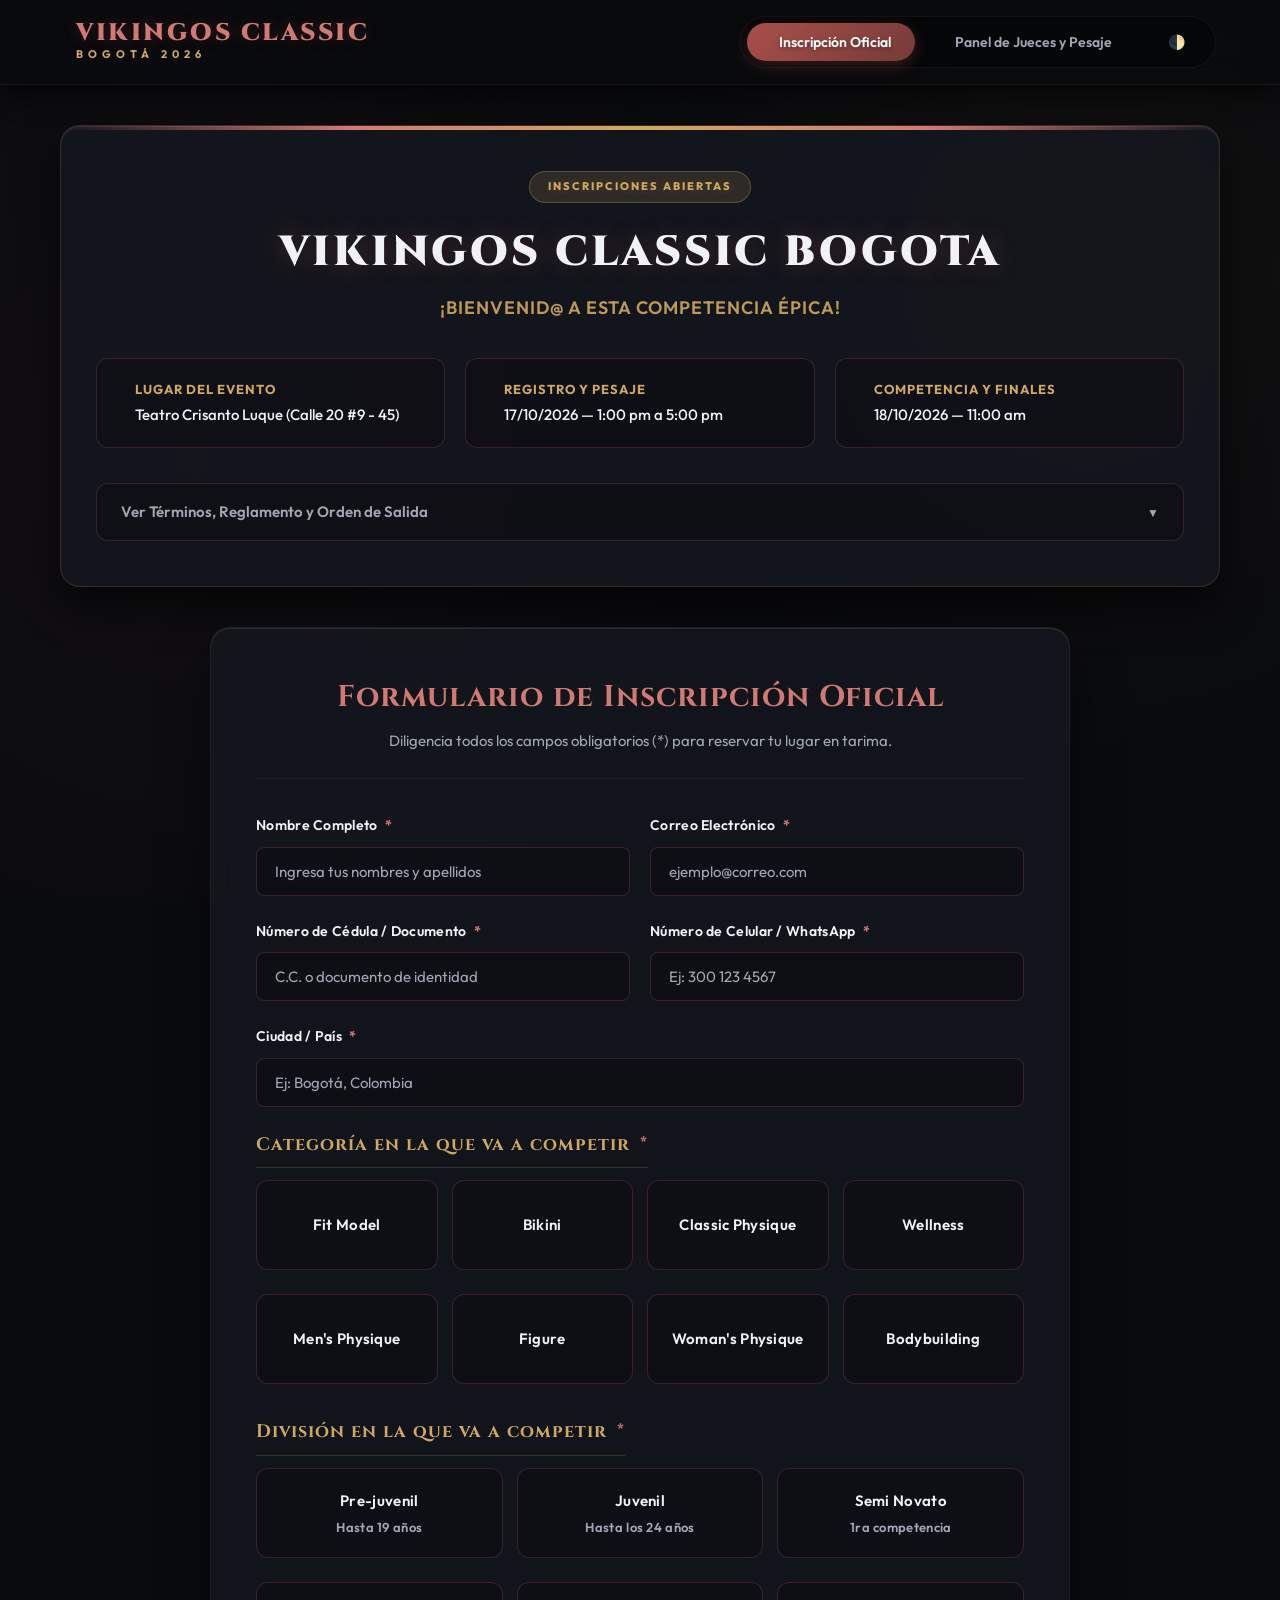
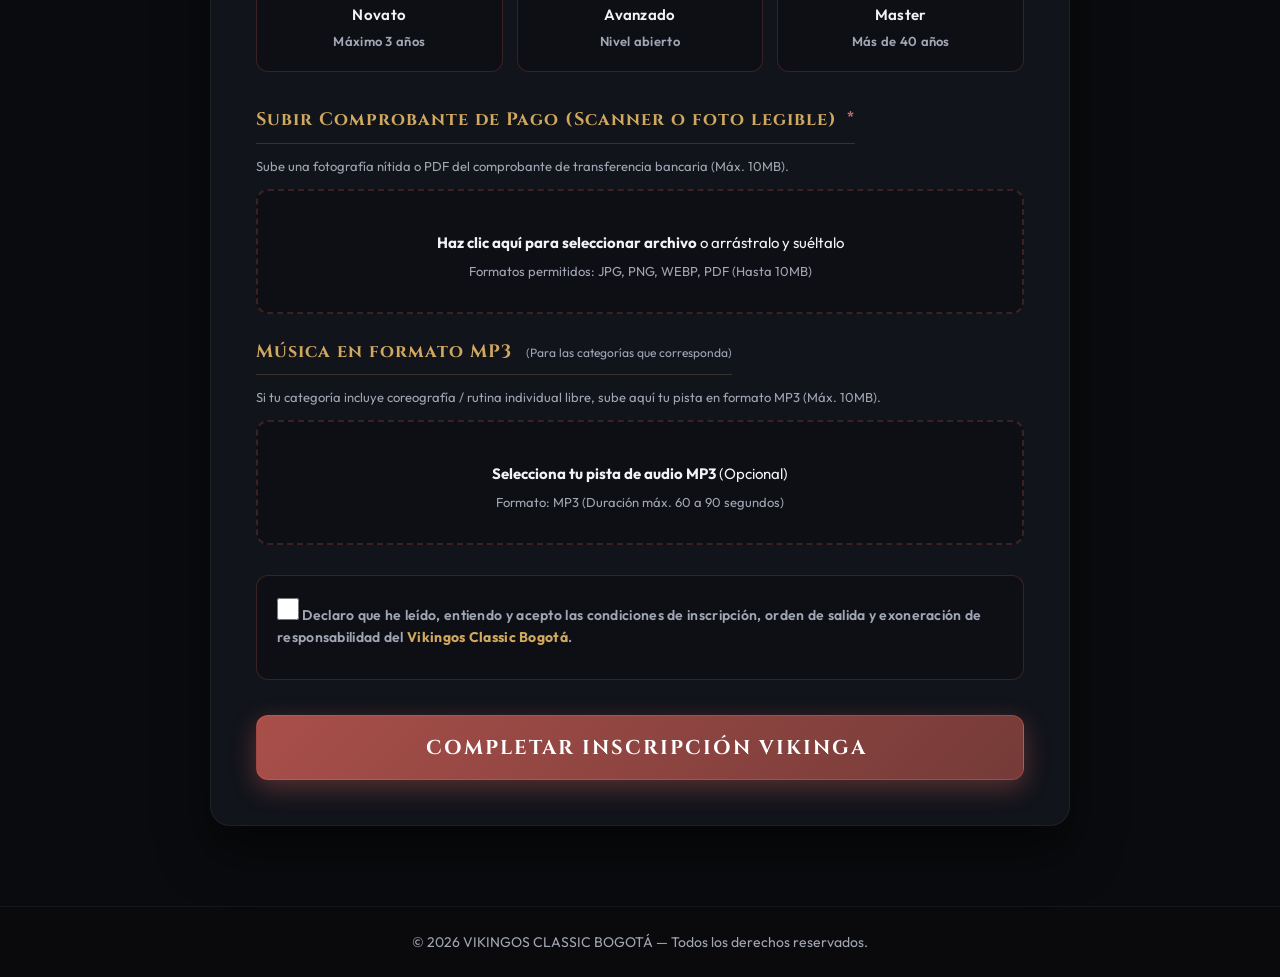
==== index.html @ 5ddb57a9 "actualizacion manual de uso,cambio orden categorias, impresion" ====
<!DOCTYPE html>
<html lang="es">
<head>
  <meta charset="UTF-8">
  <meta name="viewport" content="width=device-width, initial-scale=1.0">
  <title>Vikingos Classic Bogotá | Inscripciones y Clasificación</title>
  <link rel="icon" href="favicon.ico" sizes="any">
  <link rel="icon" href="favicon.svg" type="image/svg+xml">
  <link rel="icon" href="favicon-32.png" type="image/png" sizes="32x32">
  <link rel="apple-touch-icon" href="apple-touch-icon.png">
  <meta name="theme-color" content="#0a0b0e">
  <link rel="preconnect" href="https://fonts.googleapis.com">
  <link rel="preconnect" href="https://fonts.gstatic.com" crossorigin>
  <link href="https://fonts.googleapis.com/css2?family=Barlow+Condensed:wght@400;600;700;900&family=Barlow:wght@400;500;600&family=Cinzel:wght@600;700;900&family=Outfit:wght@300;400;500;600;700&display=swap" rel="stylesheet">
  <link rel="stylesheet" href="styles.css">
</head>
<body>

  <!-- Barra de Navegación Superior -->
  <header class="main-header">
    <div class="header-inner">
      <div class="brand">
        <span class="brand-axe"></span>
        <div class="brand-text">
          <span class="brand-title">VIKINGOS CLASSIC</span>
          <span class="brand-subtitle">BOGOTÁ 2026</span>
        </div>
      </div>
      <nav class="nav-tabs">
        <button type="button" class="nav-tab active" id="tabInscripcionBtn">
          <span></span> Inscripción Oficial
        </button>
        <button type="button" class="nav-tab" id="tabClasificacionBtn">
          <span></span> Panel de Jueces y Pesaje
        </button>
        <button type="button" class="nav-tab theme-toggle" id="themeToggleBtn" title="Cambiar modo oscuro/claro">
          <span class="theme-icon">🌓</span>
        </button>
      </nav>
    </div>
  </header>

  <main class="main-content">
    
    <!-- ========================================== -->
    <!-- SECCIÓN 1: FORMULARIO DE INSCRIPCIÓN       -->
    <!-- ========================================== -->
    <section id="seccionInscripcion" class="content-section active-section">
      
      <!-- Banner del Evento -->
      <div class="event-banner">
        <div class="banner-badge">INSCRIPCIONES ABIERTAS</div>
        <h1 class="banner-title">VIKINGOS CLASSIC BOGOTA</h1>
        <p class="banner-tagline">¡BIENVENID@ A ESTA COMPETENCIA ÉPICA!</p>
        
        <div class="event-info-grid">
          <div class="info-card">
            <span class="info-icon"></span>
            <div>
              <strong>Lugar del Evento</strong>
              <p>Teatro Crisanto Luque (Calle 20 #9 - 45)</p>
            </div>
          </div>
          <div class="info-card">
            <span class="info-icon"></span>
            <div>
              <strong>Registro y Pesaje</strong>
              <p>17/10/2026 — 1:00 pm a 5:00 pm</p>
            </div>
          </div>
          <div class="info-card">
            <span class="info-icon"></span>
            <div>
              <strong>Competencia y Finales</strong>
              <p>18/10/2026 — 11:00 am</p>
            </div>
          </div>
        </div>

        <!-- Acordeón de Términos y Condiciones -->
        <details class="terms-accordion">
          <summary class="terms-summary">
            <span> Ver Términos, Reglamento y Orden de Salida</span>
            <span class="accordion-arrow">▼</span>
          </summary>
          <div class="terms-content">
            <div class="terms-grid">
              <div>
                <h4> Inscripción y Pagos</h4>
                <ul>
                  <li>Valor de inscripción: <strong>$200.000 COP</strong> (por categoría).</li>
                  <li>El valor no es reembolsable ni transferible bajo ninguna circunstancia.</li>
                  <li>Adjunta el comprobante legible (captura o PDF) en este formulario.</li>
                </ul>
              </div>
              <div>
                <h4> Orden de Salida Oficial</h4>
                <ol>
                  <li><strong>Presentación individual</strong> (poses libres).</li>
                  <li><strong>Cuartos de giro y poses reglamentarias</strong> (comparaciones por los jueces).</li>
                  <li><strong>Coreografía</strong> (categorías con música).</li>
                  <li><strong>Premiación</strong> inmediata por categoría.</li>
                </ol>
              </div>
              <div>
                <h4> Reglamento y Normas</h4>
                <ul>
                  <li>Todos los atletas deben presentarse al pesaje con documento de identidad original.</li>
                  <li>Tinte reglamentario obligatorio en zonas designadas del teatro.</li>
                  <li>El atleta declara encontrarse en óptimas condiciones físicas y de salud para participar.</li>
                </ul>
              </div>
            </div>
          </div>
        </details>
      </div>

      <!-- Formulario Oficial de Registro de Atleta -->
      <div class="form-container">
        <div class="form-header">
          <h2>Formulario de Inscripción Oficial</h2>
          <p>Diligencia todos los campos obligatorios (*) para reservar tu lugar en tarima.</p>
        </div>

        <form id="formInscripcionOficial" novalidate>
          
          <div class="form-group-row">
            <div class="form-group">
              <label for="regNombre">Nombre Completo <span class="required">*</span></label>
              <input type="text" id="regNombre" autocomplete="name" placeholder="Ingresa tus nombres y apellidos" required>
            </div>
            
            <div class="form-group">
              <label for="regCorreo">Correo Electrónico <span class="required">*</span></label>
              <input type="email" id="regCorreo" autocomplete="email" inputmode="email" placeholder="ejemplo@correo.com" required>
            </div>
          </div>

          <div class="form-group-row">
            <div class="form-group">
              <label for="regCedula">Número de Cédula / Documento <span class="required">*</span></label>
              <input type="text" id="regCedula" inputmode="numeric" autocomplete="off" placeholder="C.C. o documento de identidad" required>
            </div>

            <div class="form-group">
              <label for="regCelular">Número de Celular / WhatsApp <span class="required">*</span></label>
              <input type="tel" id="regCelular" autocomplete="tel" inputmode="tel" placeholder="Ej: 300 123 4567" required>
            </div>
          </div>

          <div class="form-group">
            <label for="regCiudad">Ciudad / País <span class="required">*</span></label>
            <input type="text" id="regCiudad" autocomplete="address-level2" placeholder="Ej: Bogotá, Colombia" required>
          </div>

          <!-- Selección de Categoría (Radio Cards) -->
          <div class="form-group">
            <label class="section-label">Categoría en la que va a competir <span class="required">*</span></label>
            <div class="options-grid" id="categoriaOptionsContainer">
              
              <label class="option-card">
                <input type="radio" name="regCategoria" value="fit_model" required>
                <div class="card-content">
                  <span class="card-icon"></span>
                  <span class="card-title">Fit Model</span>
                </div>
              </label>

              <label class="option-card">
                <input type="radio" name="regCategoria" value="bikini">
                <div class="card-content">
                  <span class="card-icon"></span>
                  <span class="card-title">Bikini</span>
                </div>
              </label>

              <label class="option-card">
                <input type="radio" name="regCategoria" value="classic_physique">
                <div class="card-content">
                  <span class="card-icon"></span>
                  <span class="card-title">Classic Physique</span>
                </div>
              </label>

              <label class="option-card">
                <input type="radio" name="regCategoria" value="wellness">
                <div class="card-content">
                  <span class="card-icon"></span>
                  <span class="card-title">Wellness</span>
                </div>
              </label>

              <label class="option-card">
                <input type="radio" name="regCategoria" value="mens_physique">
                <div class="card-content">
                  <span class="card-icon"></span>
                  <span class="card-title">Men's Physique</span>
                </div>
              </label>

              <label class="option-card">
                <input type="radio" name="regCategoria" value="figure">
                <div class="card-content">
                  <span class="card-icon"></span>
                  <span class="card-title">Figure</span>
                </div>
              </label>

              <label class="option-card">
                <input type="radio" name="regCategoria" value="womans_physique">
                <div class="card-content">
                  <span class="card-icon"></span>
                  <span class="card-title">Woman's Physique</span>
                </div>
              </label>

              <label class="option-card">
                <input type="radio" name="regCategoria" value="bodybuilding">
                <div class="card-content">
                  <span class="card-icon"></span>
                  <span class="card-title">Bodybuilding</span>
                </div>
              </label>

            </div>
          </div>

          <!-- Selección de División (Radio Cards) -->
          <div class="form-group">
            <label class="section-label">División en la que va a competir <span class="required">*</span></label>
            <div class="options-grid divisions-grid" id="divisionOptionsContainer">
              
              <label class="option-card">
                <input type="radio" name="regDivision" value="Prejuvenil" required>
                <div class="card-content">
                  <span class="card-title">Pre-juvenil</span>
                  <span class="card-desc">Hasta 19 años</span>
                </div>
              </label>

              <label class="option-card">
                <input type="radio" name="regDivision" value="Juvenil">
                <div class="card-content">
                  <span class="card-title">Juvenil</span>
                  <span class="card-desc">Hasta los 24 años</span>
                </div>
              </label>

              <label class="option-card">
                <input type="radio" name="regDivision" value="Semi-novatos">
                <div class="card-content">
                  <span class="card-title">Semi Novato</span>
                  <span class="card-desc">1ra competencia</span>
                </div>
              </label>

              <label class="option-card">
                <input type="radio" name="regDivision" value="Novato">
                <div class="card-content">
                  <span class="card-title">Novato</span>
                  <span class="card-desc">Máximo 3 años</span>
                </div>
              </label>

              <label class="option-card">
                <input type="radio" name="regDivision" value="Avanzado">
                <div class="card-content">
                  <span class="card-title">Avanzado</span>
                  <span class="card-desc">Nivel abierto</span>
                </div>
              </label>

              <label class="option-card">
                <input type="radio" name="regDivision" value="Master">
                <div class="card-content">
                  <span class="card-title">Master</span>
                  <span class="card-desc">Más de 40 años</span>
                </div>
              </label>

            </div>
          </div>

          <!-- Subida de Comprobante de Pago -->
          <div class="form-group">
            <label class="section-label">Subir Comprobante de Pago (Scanner o foto legible) <span class="required">*</span></label>
            <p class="field-hint">Sube una fotografía nítida o PDF del comprobante de transferencia bancaria (Máx. 10MB).</p>
            
            <div class="file-upload-box" id="comprobanteDropzone" role="group" tabindex="0" aria-label="Seleccionar comprobante de pago" aria-controls="regComprobante">
              <input type="file" id="regComprobante" accept="image/jpeg,image/png,image/webp,.pdf" style="display: none;" required>
              <div class="upload-icon"></div>
              <p class="upload-text"><span class="solo-pc"><strong>Haz clic aquí para seleccionar archivo</strong> o arrástralo y suéltalo</span><span class="solo-movil"><strong>Toca aquí para subir la foto o el PDF</strong> del comprobante</span></p>
              <span class="upload-subtext">Formatos permitidos: JPG, PNG, WEBP, PDF (Hasta 10MB)</span>
              
              <div id="comprobantePreviewContainer" class="preview-box" style="display: none;">
                <img id="comprobanteImgPreview" src="" alt="Vista previa del comprobante" style="display: none;">
                <div class="preview-details">
                  <span id="comprobanteFileName" class="file-name"></span>
                  <button type="button" id="removerComprobanteBtn" class="btn-remove-file">Quitar archivo</button>
                </div>
              </div>
            </div>
          </div>

          <!-- Subida de Música MP3 -->
          <div class="form-group">
            <label class="section-label">Música en formato MP3 <span class="optional">(Para las categorías que corresponda)</span></label>
            <p class="field-hint">Si tu categoría incluye coreografía / rutina individual libre, sube aquí tu pista en formato MP3 (Máx. 10MB).</p>
            
            <div class="file-upload-box audio-upload-box" id="musicaDropzone" role="group" tabindex="0" aria-label="Seleccionar pista MP3" aria-controls="regMusica">
              <input type="file" id="regMusica" accept="audio/mp3,audio/mpeg" style="display: none;">
              <div class="upload-icon"></div>
              <p class="upload-text"><strong>Selecciona tu pista de audio MP3</strong> (Opcional)</p>
              <span class="upload-subtext">Formato: MP3 (Duración máx. 60 a 90 segundos)</span>

              <div id="musicaPreviewContainer" class="audio-preview-box" style="display: none;">
                <span id="musicaFileName" class="file-name"></span>
                <audio id="musicaAudioPreview" controls style="width: 100%; margin-top: 10px;"></audio>
                <button type="button" id="removerMusicaBtn" class="btn-remove-file" style="margin-top: 8px;">Quitar audio</button>
              </div>
            </div>
          </div>

          <!-- Aceptación de Términos -->
          <div class="form-group terms-checkbox-group">
            <label class="checkbox-container">
              <input type="checkbox" id="regTerminos" required>
              <span class="checkmark"></span>
              <span class="checkbox-label">
                Declaro que he leído, entiendo y acepto las condiciones de inscripción, orden de salida y exoneración de responsabilidad del <strong>Vikingos Classic Bogotá</strong>.
              </span>
            </label>
          </div>

          <!-- Botón de Envío -->
          <div class="submit-container">
            <button type="submit" id="btnSubmitInscripcion" class="btn-epic-submit">
              <span></span> Completar Inscripción Vikinga
            </button>
          </div>

        </form>
      </div>

      <!-- Modal de Confirmación / Ticket de Atleta -->
      <div id="registroModal" class="modal-overlay" style="display: none;">
        <div class="modal-card">
          <div class="modal-header">
            <span class="modal-axe"></span>
            <h3>¡INSCRIPCIÓN EXITOSA!</h3>
            <p>Bienvenido a las filas de Vikingos Classic Bogotá</p>
          </div>
          
          <div class="ticket-card" id="atletaTicket">
            <div class="ticket-header">
              <span class="ticket-badge">PASE OFICIAL DE ATLETA</span>
              <span class="ticket-code" id="ticketRadicado">VK-2026-0000</span>
            </div>
            
            <div class="ticket-body">
              <div class="ticket-row">
                <span class="t-label">Atleta:</span>
                <span class="t-val" id="ticketNombre">-</span>
              </div>
              <div class="ticket-row">
                <span class="t-label">Cédula:</span>
                <span class="t-val" id="ticketCedula">-</span>
              </div>
              <div class="ticket-row">
                <span class="t-label">Categoría:</span>
                <span class="t-val highlight-val" id="ticketCategoria">-</span>
              </div>
              <div class="ticket-row">
                <span class="t-label">División:</span>
                <span class="t-val" id="ticketDivision">-</span>
              </div>
              <div class="ticket-row">
                <span class="t-label">Ciudad / País:</span>
                <span class="t-val" id="ticketCiudad">-</span>
              </div>
              <div class="ticket-row">
                <span class="t-label">Comprobante de Pago:</span>
                <span class="t-val badge-success">Adjuntado</span>
              </div>
            </div>

            <div class="ticket-footer">
              <p> <strong>Lugar:</strong> Teatro Crisanto Luque (Calle 20 #9 - 45)</p>
              <p> <strong>Pesaje obligatorio:</strong> 17 de Octubre de 2026 (1:00 pm a 5:00 pm)</p>
            </div>
          </div>

          <div class="modal-actions">
            <button type="button" class="btn-print" id="btnImprimirTicket"> Imprimir / Guardar Pase</button>
            <button type="button" class="btn-close-modal" id="btnCerrarModal">Aceptar y Continuar</button>
          </div>
        </div>
      </div>

    </section>


    <!-- ========================================== -->
    <!-- SECCIÓN 2: PANEL DE JUECES Y PESAJE        -->
    <!-- ========================================== -->
    <section id="seccionClasificacion" class="content-section panel-vk" style="display: none;">

      <!-- Barra superior del panel -->
      <div class="pv-header">
        <img src="logo-vikingos.jpg" alt="Vikingos Classic" class="pv-logo">
        <h1>Clasifi<span>cación</span></h1>
        <div class="pv-stats">
          <div class="pv-stat">Competidores <strong id="statTotalAtletas">0</strong></div>
          <div class="pv-stat">En sitio <strong id="statEnSitio">0</strong></div>
          <div class="pv-stat">Recaudado <strong id="statRecaudado" class="pv-verde">$0</strong></div>
          <button type="button" class="pv-stat pv-stat-nube" id="estadoNube" title="Actualizar desde la nube">
            <span class="nube-dot"></span> <span id="estadoNubeTexto">Conectando...</span> <span class="nube-recargar">↻</span>
          </button>
          <button type="button" class="pv-stat pv-stat-online" id="statCardOnlinePendientes" title="Ver inscritos online con datos pendientes">
            <span class="live-dot"></span> Online por completar <strong id="statOnlinePendientes">0</strong>
          </button>
          <button type="button" class="pv-stat" id="btnGuiaUso" title="Ver manual de uso" style="cursor: pointer; border-color: var(--amarillo); color: var(--amarillo);">
            📖 Manual de Uso
          </button>
          <button type="button" class="pv-stat pv-stat-salir" id="btnCerrarSesion" title="Cerrar sesión">
            <span id="juezEmail"></span> Salir
          </button>
        </div>
      </div>

      <div class="pv-layout">
        <!-- SIDEBAR: FORMULARIO DE PESAJE -->
        <aside class="pv-sidebar" id="pvSidebar">
          <div class="pv-sheet-bar">
            <span>Registro y pesaje</span>
            <button type="button" class="pv-sheet-cerrar" id="btnCerrarFormMovil" aria-label="Cerrar formulario">✕</button>
          </div>
          <form id="competidorForm" novalidate>
            <div class="pv-section-title" id="formTitleText">Datos del competidor</div>

            <div class="pv-edit-indicator" id="editIndicator">
              <span id="editIndicatorText">Editando competidor</span>
            </div>

            <label for="numero">Número</label>
            <input type="number" id="numero" min="1" inputmode="numeric" placeholder="Ej: 101">

            <label for="nombre">Nombre completo</label>
            <input type="text" id="nombre" placeholder="Nombre del atleta">

            <label for="cedula">Cédula</label>
            <input type="text" id="cedula" placeholder="Documento de identidad">

            <label for="ciudad">Ciudad</label>
            <input type="text" id="ciudad" placeholder="Ciudad de procedencia">

            <div class="pv-section-title">Categoría y clasificación</div>

            <label for="categoria">Categoría</label>
            <select id="categoria">
              <option value="">Seleccione...</option>
              <option value="fit_model">Fit Model</option>
              <option value="bikini">Bikini</option>
              <option value="classic_physique">Classic Physique</option>
              <option value="wellness">Wellness</option>
              <option value="mens_physique">Men's Physique</option>
              <option value="figure">Figure</option>
              <option value="womans_physique">Woman's Physique</option>
              <option value="bodybuilding">Bodybuilding</option>
              <option value="wheelchair">Wheelchair</option>
            </select>

            <div class="pv-conditional" id="pesoContainer">
              <label for="peso">Peso (kg)</label>
              <input type="number" id="peso" min="1" step="0.1" inputmode="decimal" placeholder="Ej: 85.5">
            </div>

            <div class="pv-conditional" id="estaturaContainer">
              <label for="estatura">Estatura (m)</label>
              <input type="number" id="estatura" min="1" step="0.01" inputmode="decimal" placeholder="Ej: 1.75">
            </div>

            <label for="division">División</label>
            <select id="division">
              <option value="Prejuvenil">Prejuvenil</option>
              <option value="Juvenil">Juvenil</option>
              <option value="Semi-novatos">Semi-novatos</option>
              <option value="Novato" selected>Novato</option>
              <option value="Avanzado">Avanzado</option>
              <option value="Master">Master</option>
            </select>

            <div class="pv-conditional" id="subdivisionContainer">
              <label for="subdivision">Subdivisión</label>
              <input type="text" id="subdivision" readonly placeholder="Se calcula automáticamente">
            </div>

            <div class="pv-section-title">Pago y asistencia</div>
            <div class="pv-row2">
              <div>
                <label for="estadoPago">Pago</label>
                <select id="estadoPago">
                  <option value="Pagado Online">Pagado Online</option>
                  <option value="Pagado Efectivo">Pagado Efectivo</option>
                  <option value="Pendiente" selected>Pendiente</option>
                </select>
              </div>
              <div>
                <label for="estadoAsistencia">Asistencia</label>
                <select id="estadoAsistencia">
                  <option value="Pendiente" selected>No ha llegado</option>
                  <option value="En fila">En fila</option>
                  <option value="Pesado">Pesado</option>
                </select>
              </div>
            </div>

            <button type="submit" class="btn btn-primary" id="btnGuardarCompetidor">
              <svg width="16" height="16" fill="none" viewBox="0 0 24 24" stroke="currentColor"><path stroke-linecap="round" stroke-linejoin="round" stroke-width="2" d="M12 4v16m8-8H4"/></svg>
              <span id="btnGuardarTexto">Guardar Competidor</span>
            </button>
            <button type="button" class="btn btn-ghost pv-full" id="btnCancelarEdicion" style="display:none;">Cancelar edición</button>

            <div class="pv-section-title" id="pvAcciones" style="margin-top:24px;">Acciones</div>
            <div class="btn-grid">
              <button type="button" class="btn btn-orange btn-sm" id="exportarJsonBtn">↓ JSON</button>
              <button type="button" class="btn btn-green btn-sm" id="exportarExcelBtn">↓ Excel</button>
              <button type="button" class="btn btn-blue btn-sm" id="importarBtn">↑ Importar</button>
              <button type="button" class="btn btn-purple btn-sm" id="clasificarBtn">Calcular este</button>
              <button type="button" class="btn btn-purple btn-sm btn-span2" id="clasificarTodosBtn">Clasificar todos</button>
              <button type="button" class="btn btn-red-outline btn-sm btn-span2" id="borrarTodosBtn">✕ Borrar todos</button>
            </div>
            <input type="file" id="importarInput" accept=".json,.xlsx" style="display:none">
          </form>
        </aside>

        <!-- MAIN -->
        <div class="pv-main">
          <div class="pv-tabs" role="tablist" aria-label="Secciones del panel de jueces">
            <button type="button" class="pv-tab active" role="tab" aria-selected="true" tabindex="0" aria-controls="pvtab-competidores" data-tab="competidores" id="listaCompetidoresTitulo">Lista de Competidores</button>
            <button type="button" class="pv-tab" role="tab" aria-selected="false" tabindex="-1" aria-controls="pvtab-clasificacion" data-tab="clasificacion" id="clasificacionTabTitulo">Clasificación Final</button>
          </div>

          <!-- TAB COMPETIDORES -->
          <div class="pv-tab-content active" id="pvtab-competidores" role="tabpanel" aria-labelledby="listaCompetidoresTitulo" tabindex="0">
            <div class="pv-mobile-toolbar">
              <button type="button" class="btn btn-primary" id="btnNuevoMovil">+ Nuevo competidor</button>
              <button type="button" class="btn btn-ghost" id="btnAccionesMovil">⚙ Acciones</button>
            </div>
            <div class="chips-filtro" aria-label="Filtrar por origen y estado de datos">
              <button type="button" class="chip-filtro active" data-filtro="todos">Todos <span class="chip-count">0</span></button>
              <button type="button" class="chip-filtro chip-destacado" data-filtro="online_pendientes">Online por completar <span class="chip-count">0</span></button>
              <button type="button" class="chip-filtro" data-filtro="online">Inscritos online <span class="chip-count">0</span></button>
              <button type="button" class="chip-filtro" data-filtro="sitio">En sitio <span class="chip-count">0</span></button>
              <button type="button" class="chip-filtro" data-filtro="completos">Completos <span class="chip-count">0</span></button>
              <button type="button" class="chip-filtro" data-filtro="incompletos">Incompletos <span class="chip-count">0</span></button>
            </div>

            <div class="pv-table-controls">
              <div class="pv-search-wrap">
                <svg width="16" height="16" fill="none" viewBox="0 0 24 24" stroke="currentColor"><circle cx="11" cy="11" r="8"/><path stroke-linecap="round" stroke-width="2" d="M21 21l-4.35-4.35"/></svg>
                <input type="text" id="buscador" placeholder="Buscar por nombre, número, ciudad, radicado...">
              </div>
              <select id="filtroCategoria">
                <option value="">Todas las categorías</option>
                <option value="fit_model">Fit Model</option>
                <option value="bikini">Bikini</option>
                <option value="classic_physique">Classic Physique</option>
                <option value="wellness">Wellness</option>
                <option value="mens_physique">Men's Physique</option>
                <option value="figure">Figure</option>
                <option value="womans_physique">Woman's Physique</option>
                <option value="bodybuilding">Bodybuilding</option>
                <option value="wheelchair">Wheelchair</option>
              </select>
            </div>

            <div class="pv-table-wrap">
              <table id="competidorTable">
                <thead>
                  <tr>
                    <th>#</th>
                    <th>Nombre</th>
                    <th>Origen</th>
                    <th>Datos</th>
                    <th>Cédula</th>
                    <th>Ciudad</th>
                    <th>Categoría</th>
                    <th>Peso</th>
                    <th>Estatura</th>
                    <th>División</th>
                    <th>Subdivisión</th>
                    <th>Pago</th>
                    <th>Asistencia</th>
                    <th>Comprobante</th>
                    <th>Música</th>
                    <th>Acciones</th>
                  </tr>
                </thead>
                <tbody></tbody>
              </table>
            </div>
            <div class="pv-empty" id="sinResultados" style="display:none;">
              <svg width="48" height="48" fill="none" viewBox="0 0 24 24" stroke="currentColor"><path stroke-linecap="round" stroke-width="1.5" d="M17 21v-2a4 4 0 00-4-4H5a4 4 0 00-4 4v2"/><circle cx="9" cy="7" r="4"/><path stroke-linecap="round" stroke-width="1.5" d="M23 21v-2a4 4 0 00-3-3.87M16 3.13a4 4 0 010 7.75"/></svg>
              <p>No hay competidores que coincidan con este filtro</p>
            </div>
          </div>

          <!-- TAB CLASIFICACIÓN -->
          <div class="pv-tab-content" id="pvtab-clasificacion" role="tabpanel" aria-labelledby="clasificacionTabTitulo" tabindex="0">
            <div class="pv-clasif-header">
              <h2>Clasificación Final</h2>
              <div class="pv-clasif-botones">
                <button type="button" class="btn btn-blue" id="generarClasificacionBtn">Generar Clasificación</button>
                <button type="button" class="btn btn-green" id="exportarClasificacionBtn" style="font-size: 15px; padding: 10px 20px;">⬇ Descargar Clasificación Final</button>
              </div>
            </div>

            <div id="clasificacionFinalContainer">
              <div id="avisoPendientesClasif" class="aviso-pendientes" style="display:none;"></div>
              <div id="tablasClasificacion">
                <div class="pv-empty">
                  <svg width="48" height="48" fill="none" viewBox="0 0 24 24" stroke="currentColor"><path stroke-linecap="round" stroke-width="1.5" d="M9 5H7a2 2 0 00-2 2v12a2 2 0 002 2h10a2 2 0 002-2V7a2 2 0 00-2-2h-2M9 5a2 2 0 002 2h2a2 2 0 002-2M9 5a2 2 0 012-2h2a2 2 0 012 2"/></svg>
                  <p>Presiona "Generar Clasificación" para comenzar</p>
                </div>
              </div>

              <div class="fusion-mode-bar" id="fusionBar">
                <p id="fusionMsg">Haz clic en las tablas que quieres fusionar con la seleccionada</p>
                <button type="button" class="btn btn-green btn-sm" id="fusionConfirmarBtn" onclick="confirmarFusion()">✓ Fusionar seleccionadas</button>
                <button type="button" class="btn btn-ghost btn-sm" onclick="cancelarFusion()">✕ Cancelar</button>
              </div>
            </div>
          </div>
        </div>
      </div>
    </section>

  </main>

  <!-- Modal para ver Comprobante de Pago desde el panel de jueces -->
  <div id="verComprobanteModal" class="modal-overlay" style="display: none;">
    <div class="modal-card" style="max-width: 600px;">
      <div class="modal-header">
        <h3>Comprobante de Pago</h3>
        <p id="comprobanteModalSubtitle">Detalle del comprobante adjunto</p>
      </div>
      <div id="comprobanteModalBody" style="padding: 20px; text-align: center;">
        <!-- Se insertará la imagen o enlace al PDF -->
      </div>
      <div class="modal-actions">
        <button type="button" class="btn-close-modal" id="btnCerrarVerComprobante">Cerrar</button>
      </div>
    </div>
  </div>

  <div class="toast" id="toast"></div>

  <footer class="main-footer">
    <p>© 2026 VIKINGOS CLASSIC BOGOTÁ — Todos los derechos reservados.</p>
  </footer>

  <!-- Modal de Login para Admin -->
  <div id="adminLoginModal" class="modal-overlay" style="display: none;">
    <div class="modal-card" style="max-width: 400px; text-align: center;">
      <div class="modal-header">
        <h3>Acceso Restringido</h3>
        <p>Ingrese con su cuenta de juez</p>
      </div>
      <div style="padding: 20px;">
        <input type="email" id="adminEmail" placeholder="Correo" autocomplete="username" inputmode="email" style="width: 100%; margin-bottom: 10px;">
        <input type="password" id="adminPassword" placeholder="Contraseña" autocomplete="current-password" style="width: 100%; margin-bottom: 15px;">
        <p id="adminLoginError" style="color: #ff3333; font-size: 13px; display: none; margin-bottom: 10px;">Correo o contraseña incorrectos.</p>
        <div style="display: flex; gap: 10px; justify-content: center;">
          <button type="button" class="btn-close-modal" id="btnCancelarAdminLogin" style="background-color: #555;">Cancelar</button>
          <button type="button" class="btn-epic-submit" id="btnIngresarAdmin" style="padding: 10px 20px; font-size: 16px;">Ingresar</button>
        </div>
      </div>
    </div>
  </div>

  <!-- Modal Manual de Uso -->
  <div id="guiaModal" class="modal-overlay" style="display: none;">
    <div class="modal-card" style="max-width: 600px;">
      <div class="modal-header">
        <h3>Manual de Uso del Panel</h3>
        <p>Guía rápida para jueces y pesaje</p>
      </div>
      <div class="guia-content" style="padding: 20px 30px; text-align: left; max-height: 60vh; overflow-y: auto;">
        <h4 style="color: var(--gold-accent); margin-top: 10px;">1. Registro y Pesaje</h4>
        <p style="color: var(--text-main); font-size: 14px; margin-bottom: 15px;">En la barra lateral izquierda, puedes registrar un nuevo atleta o editar uno existente seleccionándolo en la tabla. Asegúrate de actualizar el "Pago" y "Asistencia". El campo "Subdivisión" se calcula automáticamente.</p>
        
        <h4 style="color: var(--gold-accent);">2. Lista de Competidores</h4>
        <p style="color: var(--text-main); font-size: 14px; margin-bottom: 15px;">Usa los filtros superiores (Todos, En Sitio, Online) para ver quién falta por pesarse. Puedes buscar por nombre o número y filtrar por categoría.</p>
        
        <h4 style="color: var(--gold-accent);">3. Generar Clasificación</h4>
        <p style="color: var(--text-main); font-size: 14px; margin-bottom: 15px;">Ve a la pestaña "Clasificación Final" y presiona "Generar Clasificación". El sistema agrupará a los atletas según su categoría, división y subdivisión de manera automática.</p>
        
        <h4 style="color: var(--gold-accent);">4. Fusionar Categorías (Restricciones)</h4>
        <p style="color: var(--text-main); font-size: 14px; margin-bottom: 15px;">Si una categoría tiene pocos competidores, puedes fusionarla seleccionando el botón "Fusionar" y luego haciendo clic en la categoría destino. <strong style="color: #ff3333;">Restricción:</strong> ¡Revisa bien antes de fusionar, ya que mezclarás a esos atletas para siempre en la clasificación!</p>
        
        <h4 style="color: var(--gold-accent);">5. Descargar Clasificación Final</h4>
        <p style="color: var(--text-main); font-size: 14px; margin-bottom: 15px;">Una vez que hayas asignado los puestos a los ganadores (en las casillas de texto amarillas), puedes presionar el botón verde "Descargar Clasificación Final" para bajar el Excel de resultados finales.</p>
      </div>
      <div class="modal-actions" style="margin-top: 20px;">
        <button type="button" class="btn-close-modal" id="btnCerrarGuia">Entendido</button>
      </div>
    </div>
  </div>

  <script src="https://cdn.jsdelivr.net/npm/xlsx@0.18.5/dist/xlsx.full.min.js"></script>
  
  <!-- Supabase SDK -->
  <script src="https://cdn.jsdelivr.net/npm/@supabase/supabase-js@2"></script>
  
  <script src="script.js"></script>
</body>
</html>
---- styles.css ----
@import url('https://fonts.googleapis.com/css2?family=Cinzel:wght@600;700;900&family=Outfit:wght@300;400;500;600;700&display=swap');

/* ==========================================================================
   VIKINGOS CLASSIC BOGOTÁ - ESTILOS PREMIUM
   ========================================================================== */

:root {
  --bg-primary: #0a0b0e;
  --bg-secondary: #12141a;
  --bg-card: rgba(24, 27, 36, 0.65);
  --bg-input: rgba(14, 16, 21, 0.8);
  --border-color: rgba(190, 91, 84, 0.25);
  --border-glow: rgba(205, 111, 103, 0.38);
  --primary-red: #a94f4a;
  --primary-light: #d17a73;
  --primary-glow: rgba(190, 91, 84, 0.28);
  --gold-accent: #d0a85f;
  --gold-glow: rgba(208, 168, 95, 0.24);
  --text-main: #f0f2f5;
  --text-muted: #a1a6b4;
  --radius-sm: 8px;
  --radius-md: 12px;
  --radius-lg: 20px;
  --transition: all 0.3s cubic-bezier(0.25, 0.8, 0.25, 1);
}

[data-theme="light"] {
  --bg-primary: #f0f2f5;
  --bg-secondary: #ffffff;
  --bg-card: rgba(255, 255, 255, 0.85);
  --bg-input: rgba(240, 242, 245, 0.8);
  --border-color: rgba(190, 91, 84, 0.4);
  --border-glow: rgba(205, 111, 103, 0.2);
  --primary-red: #a94f4a;
  --primary-light: #c25b55;
  --primary-glow: rgba(190, 91, 84, 0.15);
  --gold-accent: #b3873f;
  --gold-glow: rgba(179, 135, 63, 0.15);
  --text-main: #12141a;
  --text-muted: #5a6070;
}

* {
  box-sizing: border-box;
  margin: 0;
  padding: 0;
}

body {
  font-family: 'Outfit', sans-serif;
  background-color: var(--bg-primary);
  color: var(--text-main);
  line-height: 1.6;
  min-height: 100vh;
  display: flex;
  flex-direction: column;
  background-image: 
    radial-gradient(circle at 15% 50%, rgba(190, 91, 84, 0.045) 0%, transparent 50%),
    radial-gradient(circle at 85% 30%, rgba(208, 168, 95, 0.035) 0%, transparent 40%);
  background-attachment: fixed;
}

/* ==========================================================================
   HEADER Y NAVEGACIÓN
   ========================================================================== */

.main-header {
  position: sticky;
  top: 0;
  z-index: 100;
  background: rgba(10, 11, 14, 0.85);
  backdrop-filter: blur(16px);
  -webkit-backdrop-filter: blur(16px);
  border-bottom: 1px solid rgba(255, 255, 255, 0.05);
  box-shadow: 0 4px 30px rgba(0, 0, 0, 0.8);
}

.header-inner {
  max-width: 1200px;
  margin: 0 auto;
  padding: 16px 24px;
  display: flex;
  justify-content: space-between;
  align-items: center;
  flex-wrap: wrap;
  gap: 16px;
}

.brand {
  display: flex;
  align-items: center;
  gap: 12px;
}

.brand-text {
  display: flex;
  flex-direction: column;
}

.brand-title {
  font-family: 'Cinzel', serif;
  font-size: 24px;
  font-weight: 900;
  letter-spacing: 2.5px;
  color: var(--primary-light);
  text-shadow: 0 0 15px var(--primary-glow);
  line-height: 1.1;
  text-transform: uppercase;
}

.brand-subtitle {
  font-size: 11px;
  font-weight: 700;
  letter-spacing: 5px;
  color: var(--gold-accent);
  text-transform: uppercase;
}

.nav-tabs {
  display: flex;
  gap: 8px;
  background: rgba(0, 0, 0, 0.4);
  padding: 6px;
  border-radius: 50px;
  border: 1px solid rgba(255, 255, 255, 0.05);
}

.nav-tab {
  display: inline-flex;
  align-items: center;
  gap: 8px;
  padding: 10px 24px;
  background: transparent;
  color: var(--text-muted);
  border: none;
  border-radius: 50px;
  font-family: 'Outfit', sans-serif;
  font-size: 14px;
  font-weight: 600;
  cursor: pointer;
  transition: var(--transition);
}

.nav-tab:hover {
  color: #fff;
  background: rgba(255, 255, 255, 0.08);
}

.nav-tab.active {
  background: linear-gradient(135deg, var(--primary-red) 0%, #753b38 100%);
  color: #fff;
  box-shadow: 0 4px 15px var(--primary-glow);
  text-shadow: 0 2px 4px rgba(0,0,0,0.3);
}

/* ==========================================================================
   CONTENIDO PRINCIPAL
   ========================================================================== */

.main-content {
  flex: 1;
  max-width: 1200px;
  width: 100%;
  margin: 0 auto;
  padding: 40px 20px 80px;
}

.content-section {
  animation: fadeInUp 0.5s ease backwards;
}

@keyframes fadeInUp {
  from { opacity: 0; transform: translateY(15px); }
  to { opacity: 1; transform: translateY(0); }
}

/* ==========================================================================
   BANNER DEL EVENTO
   ========================================================================== */

.event-banner {
  background: var(--bg-card);
  backdrop-filter: blur(10px);
  border: 1px solid var(--border-color);
  border-radius: var(--radius-lg);
  padding: 45px 35px;
  margin-bottom: 40px;
  box-shadow: 0 20px 40px rgba(0, 0, 0, 0.6), inset 0 1px 0 rgba(255,255,255,0.1);
  text-align: center;
  position: relative;
  overflow: hidden;
}

.event-banner::before {
  content: "";
  position: absolute;
  top: 0;
  left: 0;
  right: 0;
  height: 4px;
  background: linear-gradient(90deg, transparent, var(--primary-light), var(--gold-accent), var(--primary-light), transparent);
}

.banner-badge {
  display: inline-block;
  background: rgba(208, 168, 95, 0.15);
  color: var(--gold-accent);
  border: 1px solid rgba(208, 168, 95, 0.3);
  padding: 6px 18px;
  font-size: 11px;
  font-weight: 800;
  letter-spacing: 2px;
  border-radius: 30px;
  margin-bottom: 16px;
  text-shadow: 0 0 10px var(--gold-glow);
}

.banner-title {
  font-family: 'Cinzel', serif;
  font-size: 42px;
  font-weight: 900;
  letter-spacing: 3px;
  color: var(--text-main);
  text-shadow: 0 0 25px var(--primary-glow);
  margin-bottom: 8px;
}

.banner-tagline {
  color: var(--gold-accent);
  font-size: 18px;
  font-weight: 600;
  letter-spacing: 1px;
  margin-bottom: 35px;
  opacity: 0.9;
}

.event-info-grid {
  display: grid;
  grid-template-columns: repeat(auto-fit, minmax(280px, 1fr));
  gap: 20px;
  margin-bottom: 35px;
  text-align: left;
}

.info-card {
  background: var(--bg-input);
  border: 1px solid var(--border-color);
  border-radius: var(--radius-md);
  padding: 20px;
  display: flex;
  align-items: center;
  gap: 18px;
  transition: var(--transition);
}

.info-card:hover {
  border-color: var(--primary-light);
  transform: translateY(-3px);
  background: var(--bg-card);
  box-shadow: 0 10px 20px rgba(0,0,0,0.15);
}

.info-icon {
  font-size: 30px;
  opacity: 0.9;
}

.info-card strong {
  display: block;
  font-size: 13px;
  color: var(--gold-accent);
  text-transform: uppercase;
  letter-spacing: 1px;
  margin-bottom: 4px;
}

.info-card p {
  font-size: 15px;
  color: var(--text-main);
  font-weight: 500;
}

/* Acordeón de Términos */
.terms-accordion {
  background: var(--bg-input);
  border: 1px solid var(--border-color);
  border-radius: var(--radius-md);
  text-align: left;
  overflow: hidden;
  transition: var(--transition);
}

.terms-summary {
  padding: 16px 24px;
  font-weight: 600;
  color: var(--text-muted);
  cursor: pointer;
  display: flex;
  justify-content: space-between;
  align-items: center;
  list-style: none;
  user-select: none;
  font-size: 15px;
}

.terms-summary::-webkit-details-marker {
  display: none;
}

.terms-summary:hover {
  color: var(--text-main);
  background: var(--bg-card);
}

.accordion-arrow {
  font-size: 12px;
  transition: transform 0.3s ease;
}

.terms-accordion[open] .accordion-arrow {
  transform: rotate(180deg);
}

.terms-content {
  padding: 24px;
  border-top: 1px solid var(--border-color);
  font-size: 14px;
  background: transparent;
}

.terms-grid {
  display: grid;
  grid-template-columns: repeat(auto-fit, minmax(280px, 1fr));
  gap: 24px;
}

.terms-grid h4 {
  color: var(--gold-accent);
  margin-bottom: 12px;
  font-size: 16px;
  font-family: 'Cinzel', serif;
  letter-spacing: 0.5px;
}

.terms-grid ul, .terms-grid ol {
  padding-left: 20px;
  color: var(--text-muted);
}

.terms-grid li {
  margin-bottom: 8px;
}

.terms-grid li strong {
  color: var(--text-main);
}

/* ==========================================================================
   FORMULARIO DE INSCRIPCIÓN OFICIAL
   ========================================================================== */

.form-container {
  background: var(--bg-card);
  backdrop-filter: blur(12px);
  -webkit-backdrop-filter: blur(12px);
  border: 1px solid rgba(255,255,255,0.05);
  border-radius: var(--radius-lg);
  padding: 45px;
  max-width: 860px;
  margin: 0 auto;
  box-shadow: 0 25px 50px rgba(0, 0, 0, 0.5), inset 0 1px 0 rgba(255,255,255,0.1);
}

.form-header {
  margin-bottom: 35px;
  text-align: center;
  border-bottom: 1px solid rgba(255, 255, 255, 0.05);
  padding-bottom: 25px;
}

.form-header h2 {
  font-family: 'Cinzel', serif;
  font-size: 30px;
  color: var(--primary-light);
  margin-bottom: 8px;
  letter-spacing: 1px;
}

.form-header p {
  color: var(--text-muted);
  font-size: 15px;
}

.form-group-row {
  display: grid;
  grid-template-columns: 1fr 1fr;
  gap: 20px;
}

.form-group {
  margin-bottom: 24px;
}

.form-group label {
  display: block;
  margin-bottom: 10px;
  font-size: 14px;
  font-weight: 600;
  color: var(--text-main);
  letter-spacing: 0.3px;
}

.form-group .section-label {
  font-family: 'Cinzel', serif;
  font-size: 18px;
  font-weight: 700;
  color: var(--gold-accent);
  margin-bottom: 12px;
  letter-spacing: 1px;
  border-bottom: 1px solid rgba(208, 168, 95, 0.2);
  padding-bottom: 8px;
  display: inline-block;
}

.required {
  color: var(--primary-light);
  margin-left: 4px;
  font-weight: bold;
}

.optional {
  color: var(--text-muted);
  font-size: 12px;
  font-weight: normal;
  font-family: 'Outfit', sans-serif;
  letter-spacing: normal;
  margin-left: 8px;
}

.field-hint {
  font-size: 13px;
  color: var(--text-muted);
  margin-bottom: 12px;
}

input[type="text"],
input[type="email"],
input[type="tel"],
input[type="number"],
input[type="password"],
select {
  width: 100%;
  padding: 14px 18px;
  background-color: var(--bg-input);
  border: 1px solid var(--border-color);
  border-radius: var(--radius-sm);
  color: var(--text-main);
  font-family: 'Outfit', sans-serif;
  font-size: 15px;
  transition: var(--transition);
}

input:focus, select:focus {
  outline: none;
  border-color: var(--primary-light);
  box-shadow: 0 0 0 3px rgba(205, 111, 103, 0.15);
  background-color: rgba(0,0,0,0.6);
}

input::placeholder {
  color: var(--text-muted);
}

/* Radio Cards (Categorías y Divisiones) */
.options-grid {
  display: grid;
  grid-template-columns: repeat(auto-fill, minmax(180px, 1fr));
  gap: 14px;
}

.divisions-grid {
  grid-template-columns: repeat(auto-fill, minmax(200px, 1fr));
}

.option-card {
  position: relative;
  cursor: pointer;
  display: block;
}

.option-card input[type="radio"] {
  position: absolute;
  opacity: 0;
  pointer-events: none;
}

.card-content {
  background: var(--bg-input);
  border: 1px solid var(--border-color);
  border-radius: var(--radius-md);
  padding: 18px 14px;
  text-align: center;
  transition: var(--transition);
  display: flex;
  flex-direction: column;
  align-items: center;
  justify-content: center;
  min-height: 90px;
}

.card-title {
  font-weight: 600;
  font-size: 15px;
  color: var(--text-main);
}

.card-desc {
  font-size: 13px;
  color: var(--text-muted);
  margin-top: 4px;
}

.option-card:hover .card-content {
  border-color: var(--primary-light);
  background: var(--bg-card);
  transform: translateY(-3px);
  box-shadow: 0 8px 20px rgba(0,0,0,0.15);
}

.option-card input[type="radio"]:checked + .card-content {
  background: linear-gradient(135deg, rgba(190, 91, 84, 0.12) 0%, rgba(0, 0, 0, 0.6) 100%);
  border-color: var(--primary-light);
  box-shadow: 0 0 14px rgba(205, 111, 103, 0.14), inset 0 0 0 1px var(--primary-light);
}

.option-card input[type="radio"]:checked + .card-content .card-title {
  color: var(--gold-accent);
}

/* File Upload Drag & Drop Boxes */
.file-upload-box {
  background: var(--bg-input);
  border: 2px dashed var(--border-color);
  border-radius: var(--radius-md);
  padding: 30px 20px;
  text-align: center;
  cursor: pointer;
  transition: var(--transition);
}
.file-upload-box:focus-visible { outline: 2px solid var(--primary-light); outline-offset: 3px; }

.file-upload-box:hover,
.file-upload-box.dragover {
  border-color: var(--primary-light);
  background: rgba(190, 91, 84, 0.05);
}

.upload-text {
  font-size: 15px;
  color: var(--text-main);
  margin-bottom: 6px;
  margin-top: 10px;
}

.upload-subtext {
  font-size: 13px;
  color: var(--text-muted);
  display: block;
}

.preview-box, .audio-preview-box {
  margin-top: 20px;
  padding: 16px;
  background: var(--bg-input);
  border-radius: var(--radius-sm);
  display: flex;
  flex-direction: column;
  align-items: center;
  gap: 12px;
  border: 1px solid var(--border-color);
}

.preview-box img {
  max-width: 200px;
  max-height: 160px;
  border-radius: var(--radius-sm);
  border: 1px solid rgba(255,255,255,0.1);
  object-fit: contain;
}

.file-name {
  font-size: 14px;
  color: var(--gold-accent);
  word-break: break-all;
  font-weight: 500;
}

.btn-remove-file {
  background: transparent;
  color: var(--primary-light);
  border: 1px solid var(--primary-light);
  padding: 6px 14px;
  border-radius: 4px;
  font-size: 13px;
  font-weight: 600;
  cursor: pointer;
  transition: var(--transition);
}

.btn-remove-file:hover {
  background: var(--primary-light);
  color: #fff;
}

/* Checkbox de Términos */
.terms-checkbox-group {
  margin: 30px 0 35px;
  background: var(--bg-input);
  padding: 20px;
  border-radius: var(--radius-md);
  border: 1px solid var(--border-color);
}

.checkbox-container {
  display: flex;
  align-items: flex-start;
  gap: 14px;
  cursor: pointer;
  user-select: none;
}

.checkbox-container input[type="checkbox"] {
  width: 22px;
  height: 22px;
  accent-color: var(--primary-red);
  margin-top: 2px;
  cursor: pointer;
}

.checkbox-label {
  font-size: 14px;
  color: var(--text-muted);
  line-height: 1.6;
}

.checkbox-label strong {
  color: var(--gold-accent);
}

/* Botón de Envío Épico */
.submit-container {
  text-align: center;
}

.btn-epic-submit {
  display: inline-flex;
  align-items: center;
  justify-content: center;
  gap: 12px;
  width: 100%;
  padding: 18px 30px;
  background: linear-gradient(135deg, var(--primary-red) 0%, #753b38 100%);
  color: #fff;
  border: 1px solid rgba(255, 100, 100, 0.3);
  border-radius: var(--radius-md);
  font-family: 'Cinzel', serif;
  font-size: 20px;
  font-weight: 700;
  letter-spacing: 2px;
  cursor: pointer;
  box-shadow: 0 8px 25px rgba(190, 91, 84, 0.4);
  transition: var(--transition);
  text-transform: uppercase;
}

.btn-epic-submit:hover {
  transform: translateY(-3px);
  box-shadow: 0 12px 30px rgba(205, 111, 103, 0.5);
  background: linear-gradient(135deg, var(--primary-light) 0%, #8d4945 100%);
}

.btn-epic-submit:active {
  transform: translateY(0);
}

/* ==========================================================================
   MODAL Y TICKET DE ATLETA
   ========================================================================== */

.modal-overlay {
  position: fixed;
  inset: 0;
  background: rgba(0, 0, 0, 0.85);
  backdrop-filter: blur(8px);
  -webkit-backdrop-filter: blur(8px);
  display: flex;
  align-items: center;
  justify-content: center;
  z-index: 999;
  padding: 20px;
  animation: fadeIn 0.3s ease;
}

@keyframes fadeIn {
  from { opacity: 0; }
  to { opacity: 1; }
}

.modal-card {
  background: var(--bg-card);
  backdrop-filter: blur(12px);
  border: 1px solid var(--border-color);
  border-radius: var(--radius-lg);
  max-width: 540px;
  width: 100%;
  box-shadow: 0 25px 50px rgba(0, 0, 0, 0.2), 0 0 40px var(--primary-glow);
  overflow: hidden;
}

.modal-header {
  padding: 30px 24px 20px;
  text-align: center;
  border-bottom: 1px solid var(--border-color);
  background: linear-gradient(180deg, var(--primary-glow) 0%, transparent 100%);
}

.modal-header h3 {
  font-family: 'Cinzel', serif;
  font-size: 26px;
  color: var(--gold-accent);
  letter-spacing: 1.5px;
  margin-bottom: 8px;
}

.modal-header p {
  font-size: 15px;
  color: var(--text-muted);
}

.ticket-card {
  margin: 24px;
  background: rgba(0, 0, 0, 0.5);
  border: 1px solid rgba(208, 168, 95, 0.3);
  border-radius: var(--radius-md);
  padding: 24px;
  box-shadow: inset 0 0 20px rgba(0, 0, 0, 0.8);
  position: relative;
}

.ticket-card::before {
  content: '';
  position: absolute;
  top: 0; left: 0; right: 0; bottom: 0;
  border-radius: var(--radius-md);
  box-shadow: inset 0 0 0 1px rgba(208, 168, 95, 0.1);
  pointer-events: none;
}

.ticket-header {
  display: flex;
  justify-content: space-between;
  align-items: center;
  padding-bottom: 16px;
  border-bottom: 1px dashed rgba(208, 168, 95, 0.4);
  margin-bottom: 18px;
}

.ticket-badge {
  font-size: 12px;
  font-weight: 800;
  letter-spacing: 1.5px;
  color: var(--gold-accent);
}

.ticket-code {
  font-family: monospace;
  font-size: 15px;
  font-weight: bold;
  background: rgba(208, 168, 95, 0.15);
  color: var(--gold-accent);
  padding: 4px 10px;
  border-radius: 4px;
  letter-spacing: 1px;
}

.ticket-body {
  display: flex;
  flex-direction: column;
  gap: 12px;
}

.ticket-row {
  display: flex;
  justify-content: space-between;
  font-size: 14px;
}

.t-label {
  color: var(--text-muted);
}

.t-val {
  color: var(--text-main);
  font-weight: 600;
  text-align: right;
}

.highlight-val {
  color: var(--primary-light);
  font-weight: 700;
}

.badge-success {
  background: rgba(46, 125, 50, 0.2);
  color: #4caf50;
  border: 1px solid rgba(76, 175, 80, 0.3);
  font-size: 12px;
  padding: 3px 10px;
  border-radius: 12px;
  font-weight: 600;
}

.ticket-footer {
  margin-top: 20px;
  padding-top: 16px;
  border-top: 1px dashed rgba(255, 255, 255, 0.1);
  font-size: 13px;
  color: var(--text-muted);
  line-height: 1.6;
}

.ticket-footer p {
  margin-bottom: 6px;
}

.ticket-footer strong {
  color: var(--text-main);
}

.modal-actions {
  padding: 0 24px 30px;
  display: flex;
  gap: 16px;
  justify-content: center;
}

.btn-print {
  background: rgba(255,255,255,0.05);
  color: #fff;
  border: 1px solid rgba(255, 255, 255, 0.2);
  padding: 14px 22px;
  border-radius: var(--radius-sm);
  font-weight: 600;
  cursor: pointer;
  transition: var(--transition);
  font-family: 'Outfit', sans-serif;
  font-size: 15px;
}

.btn-print:hover {
  background: rgba(255,255,255,0.1);
  border-color: rgba(255,255,255,0.4);
}

.btn-close-modal {
  background: var(--primary-red);
  color: #fff;
  border: none;
  padding: 14px 28px;
  border-radius: var(--radius-sm);
  font-weight: 700;
  cursor: pointer;
  transition: var(--transition);
  font-family: 'Outfit', sans-serif;
  font-size: 15px;
}

.btn-close-modal:hover {
  background: var(--primary-light);
  box-shadow: 0 4px 15px var(--primary-glow);
}

/* ==========================================================================
   PANEL DE JUECES Y PESAJE (TAB 2)
   ========================================================================== */

.admin-header {
  text-align: center;
  margin-bottom: 40px;
}

.admin-header h2 {
  font-family: 'Cinzel', serif;
  font-size: 34px;
  color: var(--primary-light);
  margin-bottom: 10px;
  letter-spacing: 1px;
}

.admin-header p {
  color: var(--text-muted);
  font-size: 16px;
}

#competidorForm {
  background-color: var(--bg-card);
  backdrop-filter: blur(10px);
  padding: 35px;
  border-radius: var(--radius-lg);
  border: 1px solid var(--border-color);
  box-shadow: 0 15px 40px rgba(0, 0, 0, 0.15);
  margin-bottom: 40px;
  width: 100%;
  max-width: 700px;
  margin-left: auto;
  margin-right: auto;
}

#competidorForm h3 {
  color: var(--primary-light);
  margin-bottom: 20px;
  font-size: 20px;
  font-family: 'Cinzel', serif;
  border-bottom: 1px solid rgba(255,255,255,0.05);
  padding-bottom: 10px;
}

#competidorForm label {
  display: block;
  margin: 16px 0 8px;
  color: var(--gold-accent);
  font-weight: 600;
  font-size: 14px;
}

#competidorForm button[type="submit"] {
  background: linear-gradient(135deg, var(--primary-red) 0%, #753b38 100%);
  color: white;
  width: 100%;
  margin-top: 25px;
  padding: 16px;
  font-size: 16px;
  font-weight: 700;
  border: none;
  border-radius: var(--radius-sm);
  cursor: pointer;
  transition: var(--transition);
}

#competidorForm button[type="submit"]:hover {
  background: linear-gradient(135deg, var(--primary-light) 0%, #8d4945 100%);
  box-shadow: 0 5px 20px var(--primary-glow);
}

.data-buttons {
  display: flex;
  flex-wrap: wrap;
  gap: 12px;
  margin: 25px 0 10px;
  justify-content: center;
  width: 100%;
}

.data-buttons button {
  flex: 1;
  min-width: 140px;
  padding: 12px 16px;
  font-size: 14px;
  font-weight: 600;
  border: none;
  border-radius: var(--radius-sm);
  cursor: pointer;
  transition: var(--transition);
  font-family: 'Outfit', sans-serif;
}

.data-buttons button:hover {
  transform: translateY(-3px);
  filter: brightness(1.15);
  box-shadow: 0 5px 15px rgba(0,0,0,0.3);
}

#exportarJsonBtn { background-color: #f57c00; color: #fff; }
#exportarExcelBtn { background-color: #2e7d32; color: #fff; }
#importarBtn { background-color: #0277bd; color: #fff; }
#clasificarBtn { background-color: #5e35b1; color: #fff; }
.btn-purple { background-color: #8e24aa; color: #fff; }
.btn-red { background-color: #c62828; color: #fff; }

.action-buttons {
  display: flex;
  gap: 16px;
  margin: 30px 0;
  justify-content: center;
  flex-wrap: wrap;
}

.action-buttons button {
  padding: 16px 28px;
  font-size: 16px;
  font-weight: 700;
  border: none;
  border-radius: var(--radius-sm);
  cursor: pointer;
  transition: var(--transition);
  min-width: 250px;
  font-family: 'Outfit', sans-serif;
}

.btn-blue { background-color: #1976d2; color: #fff; }
.btn-green { background-color: #388e3c; color: #fff; }

.action-buttons button:hover {
  transform: translateY(-3px);
  box-shadow: 0 8px 20px rgba(0, 0, 0, 0.4);
  filter: brightness(1.1);
}

#buscador {
  width: 100%;
  max-width: 600px;
  margin: 20px auto 25px;
  display: block;
  background: rgba(0,0,0,0.4);
}

/* Tabla de Competidores */
.table-container {
  width: 100%;
  overflow-x: auto;
  margin-top: 20px;
  box-shadow: 0 10px 30px rgba(0, 0, 0, 0.5);
  border-radius: var(--radius-md);
  border: 1px solid rgba(255,255,255,0.05);
}

table {
  width: 100%;
  border-collapse: collapse;
  background-color: var(--bg-card);
  font-size: 14px;
}

th, td {
  padding: 14px 16px;
  text-align: center;
  border: 1px solid rgba(255, 255, 255, 0.05);
}

th {
  background-color: rgba(190, 91, 84, 0.15);
  color: var(--primary-light);
  font-weight: 700;
  text-transform: uppercase;
  font-size: 13px;
  letter-spacing: 0.5px;
  position: sticky;
  top: 0;
}

tr:nth-child(even) {
  background-color: rgba(0, 0, 0, 0.2);
}

tr:hover {
  background-color: rgba(190, 91, 84, 0.08);
}

.actions {
  display: flex;
  gap: 8px;
  justify-content: center;
}

.actions button {
  padding: 8px 14px;
  font-size: 13px;
  border: none;
  border-radius: 4px;
  cursor: pointer;
  font-weight: 600;
  transition: var(--transition);
}

.actions button:first-child {
  background-color: #f5b027;
  color: #000;
}

.actions button:last-child {
  background-color: #d91414;
  color: #fff;
}

.actions button:hover {
  filter: brightness(1.1);
}

.btn-ver-comprobante {
  background: rgba(208, 168, 95, 0.15);
  color: var(--gold-accent);
  border: 1px solid rgba(208, 168, 95, 0.3);
  padding: 6px 12px;
  border-radius: 4px;
  font-size: 12px;
  cursor: pointer;
  transition: var(--transition);
}

.btn-ver-comprobante:hover {
  background: var(--gold-accent);
  color: #000;
}

/* Tablas de Clasificación Final */
#clasificacionFinalContainer {
  width: 100%;
  margin-top: 40px;
  background-color: var(--bg-card);
  padding: 30px;
  border-radius: var(--radius-lg);
  border: 1px solid rgba(255,255,255,0.05);
  box-shadow: 0 15px 40px rgba(0,0,0,0.5);
}

#clasificacionFinalContainer h2 {
  font-family: 'Cinzel', serif;
  color: var(--gold-accent);
  text-align: center;
  margin-bottom: 25px;
  font-size: 28px;
}

.clasificacion-table {
  margin-bottom: 30px;
  background-color: rgba(0,0,0,0.3);
  border-radius: var(--radius-md);
  padding: 20px;
  border: 1px solid rgba(255,255,255,0.05);
}

.clasificacion-table h3 {
  color: var(--primary-light);
  margin-bottom: 15px;
  text-align: center;
  font-size: 18px;
  font-weight: 700;
  text-transform: uppercase;
  letter-spacing: 1px;
}

/* Footer */
.main-footer {
  margin-top: auto;
  border-top: 1px solid rgba(255, 255, 255, 0.05);
  padding: 24px;
  text-align: center;
  color: var(--text-muted);
  font-size: 14px;
  background: rgba(10, 11, 14, 0.9);
}

/* ==========================================================================
   PANEL DE JUECES Y CLASIFICACIÓN (diseño "Clasificación" rojo/negro)
   ========================================================================== */

body.modo-panel .main-content { max-width: none; padding: 0; }
body.modo-panel .main-footer { display: none; }

.panel-vk {
  --rojo: #c96b66;
  --rojo-oscuro: #56312f;
  --negro: #101214;
  --negro-medio: #171a1d;
  --negro-suave: #202428;
  --negro-borde: #343a3f;
  --blanco: #e8e9e9;
  --gris: #a1a6aa;
  --gris-claro: #747b80;
  --amarillo: #d8b96f;
  --verde: #77b995;
  --azul: #83a9c7;
  --naranja: #c58b61;
  --morado: #a78bb4;
  --pv-top: 84px;
  font-family: 'Barlow', sans-serif;
  background: var(--negro);
  color: var(--blanco);
  min-height: calc(100vh - var(--pv-top));
  animation: none;
}

[data-theme="light"] .panel-vk {
  --rojo: #c25b55;
  --rojo-oscuro: #a94f4a;
  --negro: #f0f2f5;
  --negro-medio: #ffffff;
  --negro-suave: #e4e6e9;
  --negro-borde: #cdd1d6;
  --blanco: #12141a;
  --gris: #5a6070;
  --gris-claro: #8a90a0;
  --amarillo: #b3873f;
  --verde: #42855b;
  --azul: #3b749d;
  --naranja: #a56138;
  --morado: #7b588e;
}

/* ---------- Barra superior ---------- */
.panel-vk .pv-header {
  background: var(--negro-medio);
  border-bottom: 1px solid var(--negro-borde);
  padding: 14px 28px;
  display: flex;
  align-items: center;
  gap: 16px;
  flex-wrap: wrap;
}
.panel-vk .pv-logo { height: 48px; width: 48px; object-fit: contain; border-radius: 6px; }
.panel-vk .pv-header h1 {
  font-family: 'Barlow Condensed', sans-serif;
  font-size: 26px; font-weight: 900; letter-spacing: 2px;
  color: var(--blanco); text-transform: uppercase;
}
.panel-vk .pv-header h1 span { color: var(--rojo); }
.panel-vk .pv-stats { margin-left: auto; display: flex; gap: 8px; flex-wrap: wrap; }
.panel-vk .pv-stat {
  display: inline-flex; align-items: center; gap: 8px;
  background: var(--negro-suave);
  border: 1px solid var(--negro-borde);
  padding: 6px 14px; border-radius: 20px;
  font-family: 'Barlow', sans-serif;
  font-size: 13px; color: var(--gris);
}
.panel-vk .pv-stat strong { color: var(--rojo); font-size: 16px; }
.panel-vk .pv-stat strong.pv-verde { color: var(--verde); }
.panel-vk .pv-stat-online {
  cursor: pointer; border-color: rgba(216, 185, 111, 0.4); color: var(--amarillo);
  transition: all 0.18s;
}
.panel-vk .pv-stat-online strong { color: var(--amarillo); }
.panel-vk .pv-stat-online:hover { background: rgba(216, 185, 111, 0.08); transform: translateY(-1px); }
.panel-vk .pv-stat-nube { cursor: pointer; transition: all 0.18s; }
.panel-vk .pv-stat-nube:hover { color: var(--blanco); border-color: var(--gris-claro); }
.panel-vk .nube-dot { width: 8px; height: 8px; border-radius: 50%; background: var(--gris); }
.panel-vk .pv-stat-nube.nube-ok .nube-dot { background: var(--verde); box-shadow: 0 0 6px rgba(119, 185, 149, 0.35); }
.panel-vk .pv-stat-nube.nube-error { border-color: rgba(201, 107, 102, 0.55); color: #dfa19c; }
.panel-vk .pv-stat-nube.nube-error .nube-dot { background: var(--rojo); }
.panel-vk .nube-recargar { font-size: 15px; }
.panel-vk .pv-stat-salir { cursor: pointer; }
.panel-vk .pv-stat-salir:hover { color: #dfa19c; border-color: var(--rojo); }
.panel-vk #juezEmail { max-width: 180px; overflow: hidden; text-overflow: ellipsis; white-space: nowrap; color: var(--gris-claro); }
.panel-vk .live-dot {
  width: 8px; height: 8px; border-radius: 50%; background: var(--amarillo);
  box-shadow: 0 0 0 0 rgba(216, 185, 111, 0.45); animation: pvPulse 1.6s infinite;
}
@keyframes pvPulse {
  0% { box-shadow: 0 0 0 0 rgba(216, 185, 111, 0.42); }
  70% { box-shadow: 0 0 0 8px rgba(216, 185, 111, 0); }
  100% { box-shadow: 0 0 0 0 rgba(216, 185, 111, 0); }
}

/* ---------- Layout ---------- */
.panel-vk .pv-layout { display: grid; grid-template-columns: 380px 1fr; min-height: calc(100vh - var(--pv-top) - 78px); }

.panel-vk .pv-sidebar {
  background: var(--negro-medio);
  border-right: 1px solid var(--negro-borde);
  padding: 24px 20px;
  overflow-y: auto;
  max-height: calc(100vh - var(--pv-top));
  position: sticky;
  top: var(--pv-top);
  align-self: start;
}

.panel-vk #competidorForm {
  background: none; backdrop-filter: none; -webkit-backdrop-filter: none;
  padding: 0; border: none; border-radius: 0; box-shadow: none;
  margin: 0; max-width: none;
}

.panel-vk .pv-section-title {
  font-family: 'Barlow Condensed', sans-serif;
  font-size: 11px; font-weight: 700; letter-spacing: 3px;
  color: #d58b85; text-transform: uppercase;
  margin: 20px 0 14px; padding-bottom: 6px;
  border-bottom: 1px solid var(--negro-borde);
}
.panel-vk .pv-section-title:first-child { margin-top: 0; }

.panel-vk label,
.panel-vk #competidorForm label {
  display: block; font-family: 'Barlow', sans-serif;
  font-size: 12px; font-weight: 600;
  color: var(--gris); text-transform: uppercase; letter-spacing: 1px;
  margin: 12px 0 5px;
}

.panel-vk input[type="text"],
.panel-vk input[type="number"],
.panel-vk select {
  width: 100%; padding: 10px 12px;
  background: var(--negro-suave); border: 1px solid var(--negro-borde);
  border-radius: 6px; color: var(--blanco); font-size: 14px;
  font-family: 'Barlow', sans-serif; transition: border-color 0.2s;
}
.panel-vk input:focus, .panel-vk select:focus {
  outline: none; border-color: var(--rojo);
  box-shadow: 0 0 0 2px rgba(201, 107, 102, 0.16); background: var(--negro-suave);
}
.panel-vk select option { background: var(--negro-suave); }
.panel-vk input::placeholder { color: var(--gris-claro); }
.panel-vk .pv-conditional { display: none; }
.panel-vk .pv-row2 { display: grid; grid-template-columns: 1fr 1fr; gap: 10px; }
.panel-vk .pv-row2 label { margin-top: 0; }

.panel-vk .pv-edit-indicator {
  display: none; background: rgba(216, 185, 111, 0.1);
  border: 1px solid var(--amarillo); border-radius: 6px;
  padding: 8px 12px; margin-bottom: 12px;
  font-size: 13px; color: var(--amarillo);
}
.panel-vk .pv-edit-indicator.visible { display: block; }
.panel-vk .pv-edit-indicator.online { background: rgba(131, 169, 199, 0.12); border-color: var(--azul); color: #a9c4d9; }

/* ---------- Botones ---------- */
.panel-vk .btn {
  display: inline-flex; align-items: center; justify-content: center; gap: 7px;
  padding: 10px 16px; border: none; border-radius: 6px;
  font-family: 'Barlow Condensed', sans-serif;
  font-size: 14px; font-weight: 700; letter-spacing: 1px;
  text-transform: uppercase; cursor: pointer;
  transition: all 0.18s; white-space: nowrap;
  min-width: 0; box-shadow: none;
}
.panel-vk .btn:hover { transform: translateY(-1px); filter: brightness(1.1); box-shadow: none; }
.panel-vk .btn:active { transform: translateY(0); }
.panel-vk .btn:disabled { opacity: 0.4; pointer-events: none; }
.panel-vk .btn-primary,
.panel-vk #competidorForm button[type="submit"] {
  background: #a84e4a; color: #fff; width: 100%;
  margin-top: 16px; font-size: 15px; padding: 12px;
  font-family: 'Barlow Condensed', sans-serif; font-weight: 700;
}
.panel-vk #competidorForm button[type="submit"]:hover { background: #a84e4a; box-shadow: none; }
.panel-vk .pv-full { width: 100%; margin-top: 8px; }
.panel-vk .btn-orange, .panel-vk #exportarJsonBtn { background: #80583e; color: #fff; }
.panel-vk .btn-green, .panel-vk #exportarExcelBtn { background: #426d56; color: #fff; }
.panel-vk .btn-blue, .panel-vk #importarBtn { background: #49677e; color: #fff; }
.panel-vk .btn-yellow { background: #8c7748; color: #fff; }
.panel-vk .btn-purple, .panel-vk #clasificarBtn { background: #695873; color: #fff; }
.panel-vk .btn-red-outline { background: transparent; color: var(--rojo); border: 1px solid var(--rojo); }
.panel-vk .btn-red-outline:hover { background: rgba(201, 107, 102, 0.1); }
.panel-vk .btn-ghost { background: var(--negro-suave); color: var(--gris); border: 1px solid var(--negro-borde); }
.panel-vk .btn-ghost:hover { color: var(--blanco); border-color: var(--gris-claro); }
.panel-vk .btn-completar { background: #49677e; color: #fff; box-shadow: none; }
.panel-vk .btn-sm { padding: 5px 10px; font-size: 12px; }
.panel-vk .btn-grid { display: grid; grid-template-columns: 1fr 1fr; gap: 8px; margin-top: 16px; }
.panel-vk .btn-grid .btn { padding: 9px 10px; font-size: 13px; }
.panel-vk .btn-grid .btn-span2 { grid-column: span 2; }

/* ---------- Main + tabs ---------- */
.panel-vk .pv-main { padding: 24px 28px; min-width: 0; }
.panel-vk .pv-tabs { display: flex; gap: 2px; margin-bottom: 20px; border-bottom: 1px solid var(--negro-borde); }
.panel-vk .pv-tab {
  padding: 10px 20px; font-family: 'Barlow Condensed', sans-serif;
  font-size: 14px; font-weight: 700; letter-spacing: 1px; text-transform: uppercase;
  color: var(--gris); cursor: pointer; border-bottom: 2px solid transparent;
  border-top: 0; border-left: 0; border-right: 0; background: transparent;
  margin-bottom: -1px; transition: all 0.15s;
}
.panel-vk .pv-tab:hover { color: var(--blanco); }
.panel-vk .pv-tab.active { color: #d58b85; border-bottom-color: #a84e4a; }
.panel-vk .pv-tab-content { display: none; }
.panel-vk .pv-tab-content.active { display: block; }

/* ---------- Filtros ---------- */
.panel-vk .chips-filtro { display: flex; flex-wrap: wrap; gap: 6px; margin-bottom: 12px; }
.panel-vk .chip-filtro {
  display: inline-flex; align-items: center; gap: 7px;
  padding: 6px 12px; border-radius: 20px;
  background: var(--negro-suave); border: 1px solid var(--negro-borde);
  color: var(--gris); cursor: pointer; transition: all 0.15s;
  font-family: 'Barlow Condensed', sans-serif; font-size: 13px; font-weight: 700;
  letter-spacing: 1px; text-transform: uppercase;
}
.panel-vk .chip-filtro:hover { color: var(--blanco); border-color: var(--gris-claro); }
.panel-vk .chip-filtro.active { background: rgba(201, 107, 102, 0.14); border-color: var(--rojo); color: #dfa19c; }
.panel-vk .chip-filtro.chip-destacado { color: var(--amarillo); border-color: rgba(216, 185, 111, 0.3); }
.panel-vk .chip-filtro.chip-destacado.active { background: rgba(216, 185, 111, 0.12); border-color: var(--amarillo); color: var(--amarillo); }
.panel-vk .chip-count {
  background: rgba(255, 255, 255, 0.08); border-radius: 10px;
  padding: 0 7px; font-family: 'Barlow', sans-serif; font-size: 11px; color: inherit;
}

.panel-vk .pv-table-controls { display: flex; gap: 10px; align-items: center; margin-bottom: 16px; }
.panel-vk .pv-search-wrap { position: relative; flex: 1; }
.panel-vk .pv-search-wrap svg { position: absolute; left: 12px; top: 50%; transform: translateY(-50%); opacity: 0.4; }
.panel-vk .pv-search-wrap #buscador { padding-left: 38px; margin: 0; max-width: none; display: block; background: var(--negro-suave); }
.panel-vk #filtroCategoria { width: 190px; }

/* ---------- Tabla de competidores ---------- */
.panel-vk .pv-table-wrap { overflow-x: auto; border-radius: 8px; border: 1px solid var(--negro-borde); }
.panel-vk table { width: 100%; border-collapse: collapse; font-size: 13px; background: transparent; box-shadow: none; }
.panel-vk th, .panel-vk td { border: none; text-align: left; }
.panel-vk thead th {
  background: var(--negro-medio); color: var(--rojo);
  padding: 11px 14px; font-family: 'Barlow Condensed', sans-serif;
  font-size: 12px; font-weight: 700; letter-spacing: 2px; text-transform: uppercase;
  white-space: nowrap; border-bottom: 1px solid var(--negro-borde);
  position: static;
}
.panel-vk tbody tr { border-bottom: 1px solid var(--negro-borde); background: transparent; transition: background 0.15s; }
.panel-vk tbody tr:nth-child(even) { background: transparent; }
.panel-vk tbody tr:last-child { border-bottom: none; }
.panel-vk tbody tr:hover { background: rgba(201, 107, 102, 0.06); }
.panel-vk tbody td { padding: 10px 14px; color: var(--blanco); vertical-align: middle; }
.panel-vk .td-num { font-family: 'Barlow Condensed', sans-serif; font-size: 18px; font-weight: 700; color: var(--rojo); width: 50px; }
.panel-vk .td-muted { color: var(--gris); font-size: 12px; }
.panel-vk .td-small { font-size: 12px; }
.panel-vk .dato-vacio { color: var(--gris-claro); font-size: 12px; }
.panel-vk .td-actions { display: flex; gap: 6px; }
.panel-vk #competidorTable tbody tr.fila-online-pendiente { background: rgba(216, 185, 111, 0.035); }
.panel-vk #competidorTable tbody tr.fila-online-pendiente td:first-child { box-shadow: inset 3px 0 0 var(--amarillo); }

.panel-vk .badge, .panel-vk .tag {
  display: inline-block; padding: 2px 8px; border-radius: 4px;
  font-size: 11px; font-weight: 600; text-transform: uppercase; letter-spacing: 0.5px;
  white-space: nowrap;
}
.panel-vk .badge-cat { background: rgba(201, 107, 102, 0.14); color: #dfa19c; }
.panel-vk .badge-div { background: rgba(131, 169, 199, 0.14); color: #a9c4d9; }
.panel-vk .badge-sub { background: rgba(119, 185, 149, 0.12); color: #9bceb0; font-size: 10px; }
.panel-vk .tag-online { background: rgba(131, 169, 199, 0.14); color: #a9c4d9; }
.panel-vk .tag-sitio { background: rgba(255, 255, 255, 0.06); color: var(--gris); }
.panel-vk .tag-ok { background: rgba(119, 185, 149, 0.12); color: #9bceb0; }
.panel-vk .tag-falta { background: rgba(216, 185, 111, 0.12); color: var(--amarillo); white-space: normal; }
.panel-vk .tag-sub { display: block; margin-top: 3px; font-size: 10px; color: var(--gris); }

.panel-vk .pv-empty { text-align: center; padding: 60px 20px; color: var(--gris); }
.panel-vk .pv-empty svg { opacity: 0.2; margin-bottom: 16px; }
.panel-vk .pv-empty p { font-size: 15px; }

/* ---------- Clasificación final ---------- */
.panel-vk .pv-clasif-header {
  display: flex; align-items: center; justify-content: space-between;
  margin-bottom: 20px; flex-wrap: wrap; gap: 10px;
}
.panel-vk .pv-clasif-header h2 {
  font-family: 'Barlow Condensed', sans-serif;
  font-size: 22px; font-weight: 900; letter-spacing: 2px; text-transform: uppercase;
  color: var(--blanco); margin: 0; text-shadow: none;
}
.panel-vk .pv-clasif-botones { display: flex; gap: 8px; flex-wrap: wrap; }
.panel-vk #clasificacionFinalContainer {
  background: none; padding: 0; margin: 0; border: none; border-radius: 0; box-shadow: none;
}

.panel-vk .aviso-pendientes {
  background: rgba(216, 185, 111, 0.06); border: 1px solid rgba(216, 185, 111, 0.35);
  border-radius: 10px; padding: 14px 18px; margin-bottom: 16px;
}
.panel-vk .aviso-titulo {
  font-family: 'Barlow Condensed', sans-serif; font-size: 16px; font-weight: 700;
  letter-spacing: 1px; text-transform: uppercase; color: var(--amarillo); margin-bottom: 4px;
}
.panel-vk .aviso-pendientes p { color: var(--gris); font-size: 13px; }
.panel-vk .aviso-pendientes ul { list-style: none; margin: 10px 0; display: grid; gap: 6px; }
.panel-vk .aviso-pendientes li { display: flex; flex-wrap: wrap; align-items: center; gap: 8px; font-size: 13px; }
.panel-vk .aviso-cat { color: var(--gris); font-size: 12px; }
.panel-vk .aviso-mas { margin-bottom: 8px; }
.panel-vk .btn-aviso {
  padding: 7px 14px; border-radius: 6px; cursor: pointer;
  background: transparent; border: 1px solid var(--amarillo); color: var(--amarillo);
  font-family: 'Barlow Condensed', sans-serif; font-weight: 700; letter-spacing: 1px; text-transform: uppercase;
}
.panel-vk .btn-aviso:hover { background: rgba(216, 185, 111, 0.1); }

.panel-vk .tabla-clasificacion {
  background: var(--negro-suave); border: 1px solid var(--negro-borde);
  border-radius: 10px; margin-bottom: 16px; overflow: hidden;
}
.panel-vk .tabla-header {
  background: var(--negro-medio); padding: 12px 16px;
  display: flex; align-items: center; justify-content: space-between; flex-wrap: wrap; gap: 8px;
  border-bottom: 1px solid var(--negro-borde);
}
.panel-vk .tabla-titulo {
  font-family: 'Barlow Condensed', sans-serif;
  font-size: 15px; font-weight: 700; letter-spacing: 1.5px; text-transform: uppercase; color: #d58b85;
}
.panel-vk .titulo-grupo { color: var(--amarillo); }
.panel-vk .tabla-acciones { display: flex; align-items: center; gap: 8px; flex-wrap: wrap; }
.panel-vk .tabla-count { font-size: 12px; color: var(--gris); }
.panel-vk .tabla-body thead th { background: var(--negro-borde); font-size: 11px; padding: 8px 14px; border-bottom: 1px solid var(--negro-borde); }
.panel-vk .tabla-body tbody td { padding: 9px 14px; font-size: 13px; }
.panel-vk .col-peso { color: #a9c4d9; font-weight: 600; }
.panel-vk .col-estatura { color: #9bceb0; font-weight: 600; }
.panel-vk .td-puesto { color: var(--amarillo); min-width: 60px; cursor: text; outline: none; font-weight: 700; }
.panel-vk .tabla-body input.puesto-input {
  width: 64px; min-height: 36px; padding: 4px;
  text-align: center; background: transparent; border: 1px solid transparent;
  border-radius: 5px; color: var(--amarillo); font-weight: 700;
}
.panel-vk .tabla-body input.puesto-input:focus { background: rgba(216, 185, 111, 0.08); border-color: var(--amarillo); }

.panel-vk .grupos-container { padding: 16px; border-top: 1px solid var(--negro-borde); background: var(--negro-medio); }
.panel-vk .grupos-controls { display: flex; gap: 8px; align-items: center; margin-bottom: 10px; flex-wrap: wrap; font-size: 13px; color: var(--gris); }
.panel-vk .grupos-controls .grupos-num-input { width: 60px; padding: 6px 8px; font-size: 13px; }
.panel-vk .grupos-hint { font-size: 12px; color: var(--gris-claro); margin-bottom: 10px; }
.panel-vk .grupos-grid { display: grid; gap: 12px; grid-template-columns: repeat(auto-fit, minmax(220px, 1fr)); }
.panel-vk .grupo-zona {
  background: var(--negro-medio); border: 1.5px dashed var(--negro-borde);
  border-radius: 8px; min-height: 80px; transition: border-color 0.2s, background 0.2s;
}
.panel-vk .grupo-zona.drag-over { border-color: var(--rojo); background: rgba(201, 107, 102, 0.06); }
.panel-vk .grupo-zona-header {
  padding: 8px 12px; border-bottom: 1px solid var(--negro-borde);
  font-family: 'Barlow Condensed', sans-serif; font-size: 13px; font-weight: 700; letter-spacing: 1px;
  color: var(--amarillo); text-transform: uppercase;
  display: flex; justify-content: space-between; align-items: center;
}
.panel-vk .grupo-cnt { font-size: 11px; color: var(--gris); font-weight: 400; text-transform: none; }
.panel-vk .grupo-items { padding: 6px 8px; min-height: 50px; }
.panel-vk .drag-item {
  background: var(--negro-suave); border: 1px solid var(--negro-borde);
  border-radius: 5px; padding: 7px 10px; margin-bottom: 5px; cursor: grab;
  display: flex; align-items: center; gap: 8px; font-size: 13px; transition: all 0.15s; user-select: none;
}
.panel-vk .drag-item:hover { border-color: var(--gris-claro); background: var(--negro-medio); }
.panel-vk .drag-item.dragging { opacity: 0.4; cursor: grabbing; }
.panel-vk .drag-num { font-family: 'Barlow Condensed', sans-serif; font-size: 15px; font-weight: 700; color: var(--rojo); min-width: 28px; }
.panel-vk .drag-name { flex: 1; color: var(--blanco); }
.panel-vk .drag-ciudad { font-size: 11px; color: var(--gris); }
.panel-vk .drag-handle { color: var(--gris); font-size: 16px; }

.panel-vk .fusion-mode-bar {
  display: none; position: sticky; bottom: 0; z-index: 50;
  background: var(--azul); color: #fff;
  padding: 12px 20px; border-radius: 8px 8px 0 0; margin-top: 12px;
  align-items: center; gap: 12px; flex-wrap: wrap;
}
.panel-vk .fusion-mode-bar.active { display: flex; }
.panel-vk .fusion-mode-bar p { flex: 1; font-size: 14px; font-weight: 600; }
.panel-vk .tabla-clasificacion.fusion-seleccionable { cursor: pointer; outline: 2px dashed var(--azul); outline-offset: 3px; }
.panel-vk .tabla-clasificacion.fusion-seleccionable:hover { outline-color: var(--amarillo); background: rgba(131, 169, 199, 0.06); }
.panel-vk .tabla-clasificacion.fusion-seleccionada { outline: 3px solid var(--amarillo); background: rgba(216, 185, 111, 0.06); }
.panel-vk .tabla-clasificacion.fusion-origen { outline: 3px solid var(--azul); }

/* ---------- Toast (estilo panel) ---------- */
.toast {
  position: fixed; bottom: 24px; right: 24px;
  background: #141414; border: 1px solid #2a2a2a; border-left: 3px solid #00c853;
  padding: 12px 18px; border-radius: 8px;
  font-family: 'Barlow', sans-serif; font-size: 14px; color: #f0f0f0;
  transform: translateX(calc(100% + 48px)); visibility: hidden;
  transition: transform 0.3s, visibility 0.3s;
  z-index: 9999; max-width: 340px;
}
.toast.show { transform: translateX(0); visibility: visible; }
.toast.error { border-left-color: #e60000; }
.toast.warning { border-left-color: #d8b96f; }

/* Elementos solo para teléfono (ocultos en escritorio) */
.panel-vk .pv-sheet-bar,
.panel-vk .pv-mobile-toolbar { display: none; }
.panel-vk .drag-item.seleccionado { border-color: var(--amarillo); background: rgba(216, 185, 111, 0.12); box-shadow: 0 0 0 1px var(--amarillo); }
.panel-vk .grupos-grid:has(.drag-item.seleccionado) .grupo-zona { border-color: rgba(216, 185, 111, 0.45); cursor: pointer; }

/* ==========================================================================
   PANEL EN TELÉFONO Y TABLET
   ========================================================================== */
@media (max-width: 900px) {
  /* El encabezado del sitio no se queda fijo para ganar espacio */
  body.modo-panel .main-header { position: static; }
  body.sheet-abierto { overflow: hidden; }
  .panel-vk { --pv-top: 0px; }

  /* Barra superior compacta con contadores deslizables */
  .panel-vk .pv-header { padding: 12px 16px; gap: 10px; }
  .panel-vk .pv-logo { height: 38px; width: 38px; }
  .panel-vk .pv-header h1 { font-size: 22px; }
  .panel-vk .pv-stats {
    margin-left: 0; width: 100%;
    flex-wrap: nowrap; overflow-x: auto; -webkit-overflow-scrolling: touch;
    padding-bottom: 2px; scrollbar-width: none;
  }
  .panel-vk .pv-stats::-webkit-scrollbar { display: none; }
  .panel-vk .pv-stat { flex-shrink: 0; }

  .panel-vk .pv-layout { grid-template-columns: 1fr; min-height: 0; }
  .panel-vk .pv-main { padding: 0 12px 90px; }

  /* Pestañas fijas arriba al hacer scroll */
  .panel-vk .pv-tabs {
    position: sticky; top: 0; z-index: 40;
    background: var(--negro); margin: 0 -12px 14px; padding: 0 12px;
  }
  .panel-vk .pv-tab { flex: 1; text-align: center; padding: 14px 6px; font-size: 13px; letter-spacing: 0.5px; white-space: nowrap; }
  .panel-vk .grupo-zona, .panel-vk .drag-item, .panel-vk .btn, .panel-vk .chip-filtro { -webkit-tap-highlight-color: transparent; }

  /* Formulario como hoja deslizable a pantalla completa */
  .panel-vk .pv-sidebar {
    position: fixed; inset: 0; z-index: 950;
    max-height: none; height: 100%;
    padding: 0 16px 32px;
    border: none;
    transform: translateY(100%);
    visibility: hidden;
    transition: transform 0.28s ease, visibility 0.28s;
    overscroll-behavior: contain;
  }
  .panel-vk .pv-sidebar.abierto { transform: translateY(0); visibility: visible; }
  .panel-vk .pv-sheet-bar {
    display: flex; align-items: center; justify-content: space-between;
    position: sticky; top: 0; z-index: 2;
    margin: 0 -16px 16px; padding: 12px 16px;
    background: var(--negro-medio); border-bottom: 2px solid var(--rojo);
    font-family: 'Barlow Condensed', sans-serif; font-size: 18px; font-weight: 900;
    letter-spacing: 2px; text-transform: uppercase;
  }
  .panel-vk .pv-sheet-cerrar {
    width: 44px; height: 44px; border-radius: 50%;
    background: var(--negro-suave); border: 1px solid var(--negro-borde);
    color: var(--blanco); font-size: 18px; cursor: pointer;
  }

  /* Campos grandes y sin zoom automático en iPhone (16px) */
  .panel-vk input[type="text"],
  .panel-vk input[type="number"],
  .panel-vk select { font-size: 16px; padding: 12px 14px; min-height: 46px; }
  .panel-vk .btn { min-height: 42px; }
  .panel-vk .btn-sm { min-height: 38px; padding: 8px 12px; font-size: 13px; }
  .panel-vk .btn-primary,
  .panel-vk #competidorForm button[type="submit"] { min-height: 50px; font-size: 16px; }
  .panel-vk .btn-grid .btn { min-height: 46px; }

  /* Barra de acciones del listado */
  .panel-vk .pv-mobile-toolbar { display: grid; grid-template-columns: 1fr auto; gap: 8px; margin-bottom: 12px; }
  .panel-vk .pv-mobile-toolbar .btn-primary { margin-top: 0; }

  /* Filtros en una fila deslizable */
  .panel-vk .chips-filtro {
    flex-wrap: nowrap; overflow-x: auto; -webkit-overflow-scrolling: touch;
    margin: 0 -12px 12px; padding: 0 12px 4px; scrollbar-width: none;
  }
  .panel-vk .chips-filtro::-webkit-scrollbar { display: none; }
  .panel-vk .chip-filtro { flex-shrink: 0; padding: 9px 14px; }

  .panel-vk .pv-table-controls { flex-direction: column; align-items: stretch; gap: 8px; }
  .panel-vk #filtroCategoria { width: 100%; }

  /* Competidores como tarjetas */
  .panel-vk .pv-table-wrap { border: none; overflow: visible; }
  .panel-vk #competidorTable,
  .panel-vk #competidorTable tbody { display: block; }
  .panel-vk #competidorTable thead { display: none; }
  .panel-vk #competidorTable tbody tr {
    display: grid; grid-template-columns: repeat(6, 1fr); gap: 10px 12px;
    background: var(--negro-suave); border: 1px solid var(--negro-borde);
    border-radius: 12px; padding: 14px; margin-bottom: 12px;
  }
  .panel-vk #competidorTable tbody tr:last-child { border-bottom: 1px solid var(--negro-borde); }
  .panel-vk #competidorTable tbody tr.fila-online-pendiente { border-color: rgba(216, 185, 111, 0.45); }
  .panel-vk #competidorTable tbody tr.fila-online-pendiente td:first-child { box-shadow: none; }
  .panel-vk #competidorTable tbody td { padding: 0; min-width: 0; }
  .panel-vk #competidorTable .c-num { grid-column: span 1; font-size: 24px; line-height: 1.1; width: auto; }
  .panel-vk #competidorTable .c-nombre { grid-column: span 3; font-size: 15px; align-self: center; }
  .panel-vk #competidorTable .c-origen { grid-column: span 2; text-align: right; }
  .panel-vk #competidorTable .c-datos { grid-column: 1 / -1; }
  .panel-vk #competidorTable .c-campo { grid-column: span 3; font-size: 13px; }
  .panel-vk #competidorTable .c-campo::before {
    content: attr(data-label); display: block;
    font-family: 'Barlow Condensed', sans-serif; font-size: 11px; font-weight: 700;
    letter-spacing: 1.5px; text-transform: uppercase; color: var(--gris-claro); margin-bottom: 2px;
  }
  .panel-vk #competidorTable .c-acciones {
    grid-column: 1 / -1; border-top: 1px solid var(--negro-borde); padding-top: 12px;
  }
  .panel-vk #competidorTable .c-acciones .td-actions { display: grid; grid-template-columns: 1fr 56px; gap: 8px; }
  .panel-vk #competidorTable .c-acciones .btn { min-height: 44px; font-size: 14px; }
  .panel-vk .badge, .panel-vk .tag { white-space: normal; }

  /* Clasificación final */
  .panel-vk .pv-clasif-header h2 { font-size: 20px; }
  .panel-vk .pv-clasif-botones { width: 100%; display: grid; grid-template-columns: 1fr 1fr; }
  .panel-vk .tabla-header { flex-direction: column; align-items: stretch; }
  .panel-vk .tabla-acciones { display: grid; grid-template-columns: 1fr 1fr; }
  .panel-vk .tabla-count { grid-column: 1 / -1; }
  .panel-vk .tabla-body { overflow-x: auto; }
  .panel-vk .tabla-body tbody td { padding: 12px 10px; font-size: 14px; }
  .panel-vk .td-puesto { min-width: 70px; }
  .panel-vk .grupos-controls { display: grid; grid-template-columns: auto 70px auto; align-items: center; }
  .panel-vk .grupos-controls .btn { grid-column: 1 / -1; }
  .panel-vk .grupos-grid { grid-template-columns: 1fr; }
  .panel-vk .drag-item { padding: 12px; font-size: 14px; }
  .panel-vk .grupo-zona { min-height: 70px; }
  .panel-vk .fusion-mode-bar { position: fixed; left: 0; right: 0; bottom: 0; border-radius: 0; margin: 0; padding: 12px 16px calc(12px + env(safe-area-inset-bottom)); }
  .panel-vk .aviso-pendientes li { font-size: 13px; }

  .toast { left: 16px; right: 16px; bottom: 16px; max-width: none; }
}


/* ==========================================================================
   RESPONSIVE DESIGN (MÓVILES Y TABLETS)
   ========================================================================== */

@media (max-width: 768px) {
  .header-inner {
    flex-direction: column;
    align-items: center;
    text-align: center;
  }

  .nav-tabs {
    width: 100%;
    justify-content: center;
  }

  .banner-title {
    font-size: 30px;
  }

  .form-container, #competidorForm {
    padding: 25px 20px;
  }

  .form-group-row {
    grid-template-columns: 1fr;
    gap: 0;
  }

  .options-grid {
    grid-template-columns: repeat(2, 1fr);
  }

  .data-buttons button, .action-buttons button {
    min-width: 100%;
  }

  .modal-actions {
    flex-direction: column;
  }

  .btn-print, .btn-close-modal {
    width: 100%;
  }
}

@media print {
  body * {
    visibility: hidden;
  }
  #atletaTicket, #atletaTicket * {
    visibility: visible;
  }
  #atletaTicket {
    position: absolute;
    left: 0;
    top: 0;
    width: 100%;
    background: #fff !important;
    color: #000 !important;
    border: 2px solid #000 !important;
  }
  .t-label, .t-val, .ticket-header span, .ticket-footer p {
    color: #000 !important;
  }
}
/* ==========================================================================
   INSCRIPCIÓN PÚBLICA EN TELÉFONO
   ========================================================================== */

/* Textos distintos para computador y teléfono */
.solo-movil { display: none; }
@media (max-width: 768px) {
  .solo-pc { display: none; }
  .solo-movil { display: inline; }
}

/* Evita que las rejillas se salgan en pantallas angostas (320–375px) */
.event-info-grid { grid-template-columns: repeat(auto-fit, minmax(min(210px, 100%), 1fr)); }
.terms-grid { grid-template-columns: repeat(auto-fit, minmax(min(240px, 100%), 1fr)); }
.info-card { min-width: 0; }
.info-card p { overflow-wrap: anywhere; }

@media (max-width: 768px) {
  /* Encabezado compacto y no fijo, para dejar la pantalla al formulario */
  .main-header { position: static; }
  .header-inner { padding: 12px 14px; gap: 10px; }
  .brand-title { font-size: 20px; letter-spacing: 1.5px; }
  .brand-subtitle { font-size: 10px; letter-spacing: 4px; }
  .nav-tabs { width: 100%; }
  .nav-tab { flex: 1; justify-content: center; padding: 10px 8px; font-size: 13px; line-height: 1.2; text-align: center; }

  .main-content { padding: 16px 12px 48px; }

  /* Banner del evento */
  .event-banner { padding: 26px 16px 20px; margin-bottom: 18px; border-radius: 16px; }
  .banner-badge { font-size: 10px; letter-spacing: 1.5px; padding: 5px 14px; }
  .banner-title { font-size: 28px; letter-spacing: 1.5px; line-height: 1.2; }
  .banner-tagline { font-size: 14px; margin-bottom: 20px; }
  .event-info-grid { gap: 10px; margin-bottom: 18px; }
  .info-card { padding: 14px 16px; gap: 12px; }
  .info-card strong { font-size: 12px; }
  .info-card p { font-size: 14px; }
  .terms-summary { padding: 14px 16px; font-size: 14px; gap: 12px; }
  .terms-content { padding: 16px; }
  .terms-grid { gap: 16px; }

  /* Formulario */
  .form-container { padding: 22px 16px; border-radius: 16px; }
  .form-header { margin-bottom: 22px; padding-bottom: 16px; }
  .form-header h2 { font-size: 22px; }
  .form-header p { font-size: 14px; }
  .form-group { margin-bottom: 18px; }
  .form-group .section-label { font-size: 16px; display: block; }

  /* 16px evita el zoom automático del iPhone al escribir */
  .form-container input[type="text"],
  .form-container input[type="email"],
  .form-container input[type="tel"],
  .form-container input[type="number"],
  .form-container select,
  #adminPassword { font-size: 16px; min-height: 50px; padding: 12px 14px; }

  /* Tarjetas de categoría y división: 2 columnas, compactas y fáciles de tocar */
  .options-grid,
  .divisions-grid { grid-template-columns: 1fr 1fr; gap: 10px; }
  .card-content { min-height: 64px; padding: 12px 8px; }
  .card-title { font-size: 14px; line-height: 1.25; }
  .card-desc { font-size: 12px; }
  .option-card:hover .card-content { transform: none; }
  .option-card { -webkit-tap-highlight-color: transparent; }

  /* Subida de archivos */
  .file-upload-box { padding: 22px 14px; }
  .upload-text { font-size: 14px; }
  .upload-subtext { font-size: 12px; }
  .preview-box, .audio-preview-box { flex-direction: column; align-items: stretch; }
  .preview-box img { max-width: 100%; height: auto; }
  .btn-remove-file { min-height: 44px; }

  /* Términos y botón final */
  .terms-checkbox-group { margin: 22px 0; padding: 16px; }
  .checkbox-container { gap: 12px; }
  .checkbox-container input[type="checkbox"] { width: 24px; height: 24px; flex-shrink: 0; }
  .checkbox-label { font-size: 13px; }
  .btn-epic-submit { font-size: 16px; letter-spacing: 1.5px; padding: 16px 18px; min-height: 56px; }

  /* Modales (pase del atleta, comprobante, login) */
  .modal-overlay { padding: 12px; align-items: flex-start; overflow-y: auto; }
  .modal-card { max-height: none; margin: auto 0; border-radius: 16px; }
  .modal-header { padding: 22px 16px 16px; }
  .modal-header h3 { font-size: 21px; }
  .ticket-row { flex-wrap: wrap; gap: 4px 10px; }
  .modal-actions .btn-print,
  .modal-actions .btn-close-modal { min-height: 48px; }
}
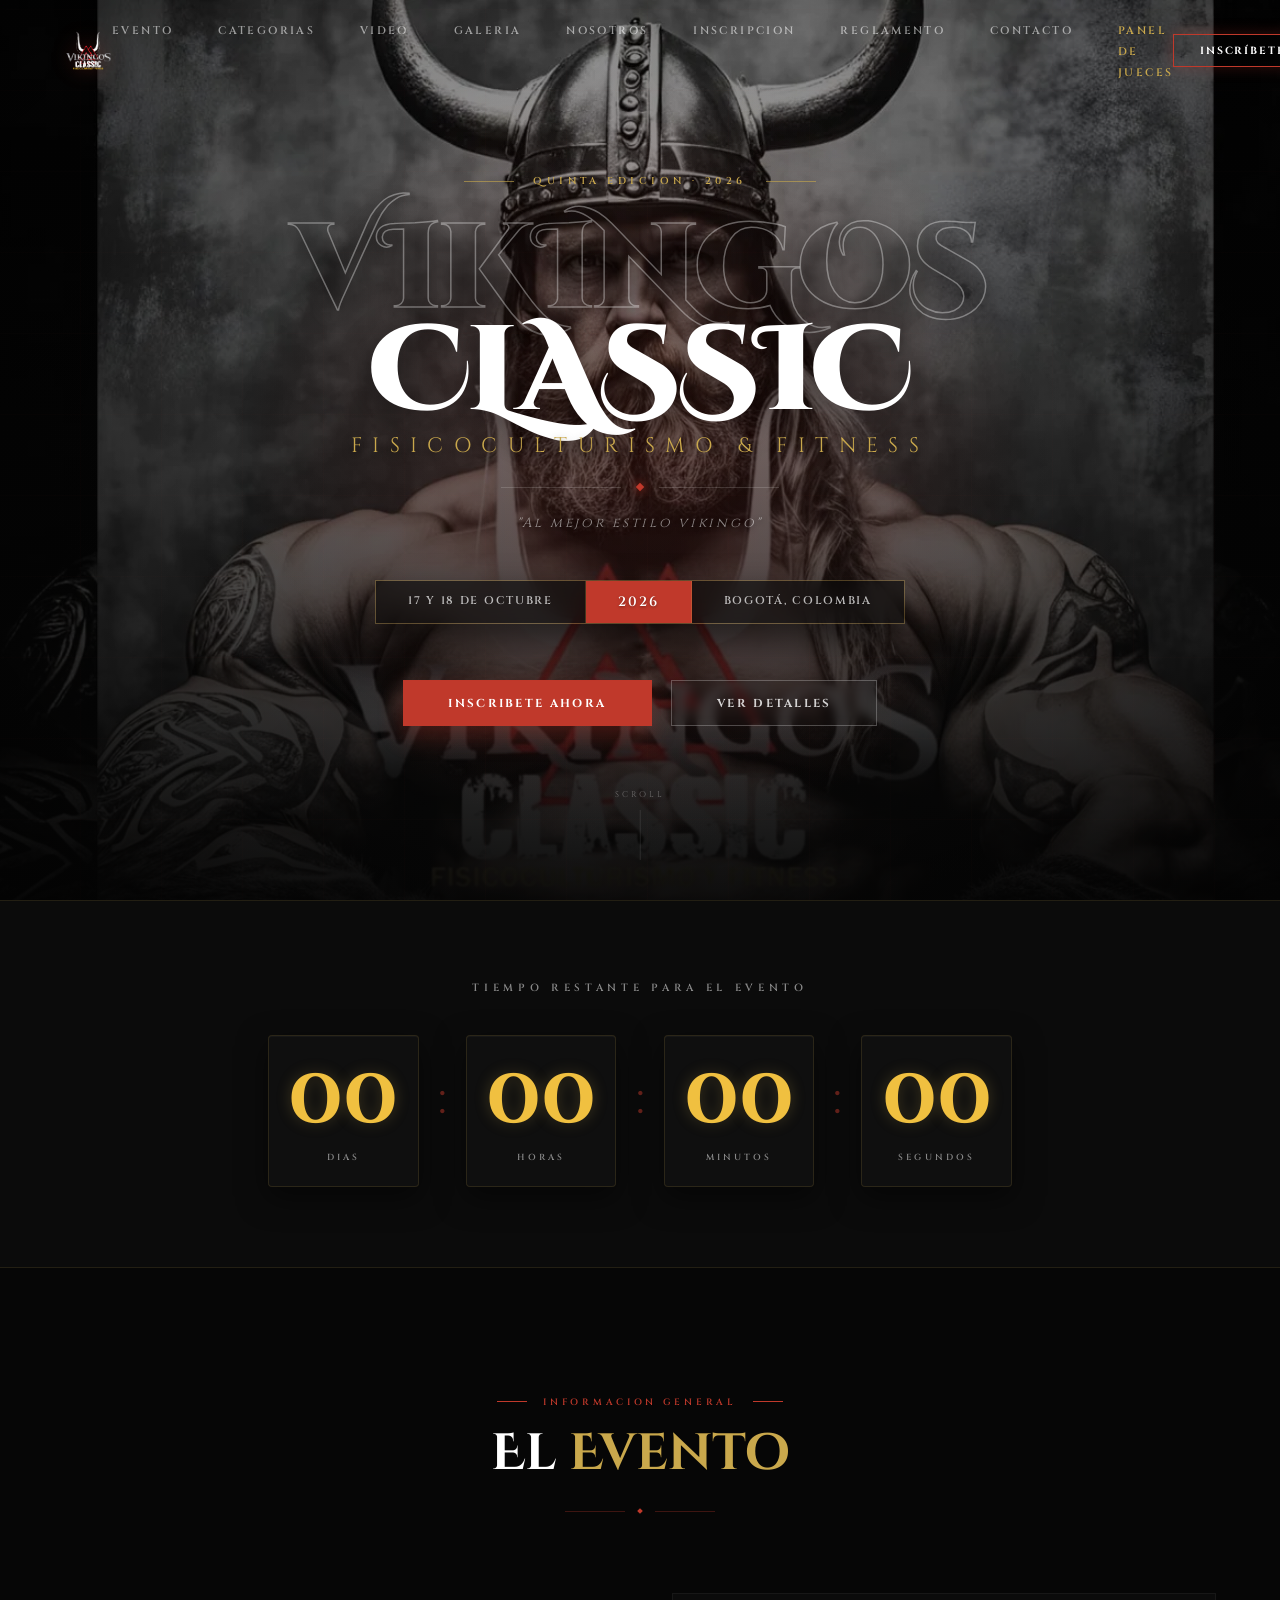
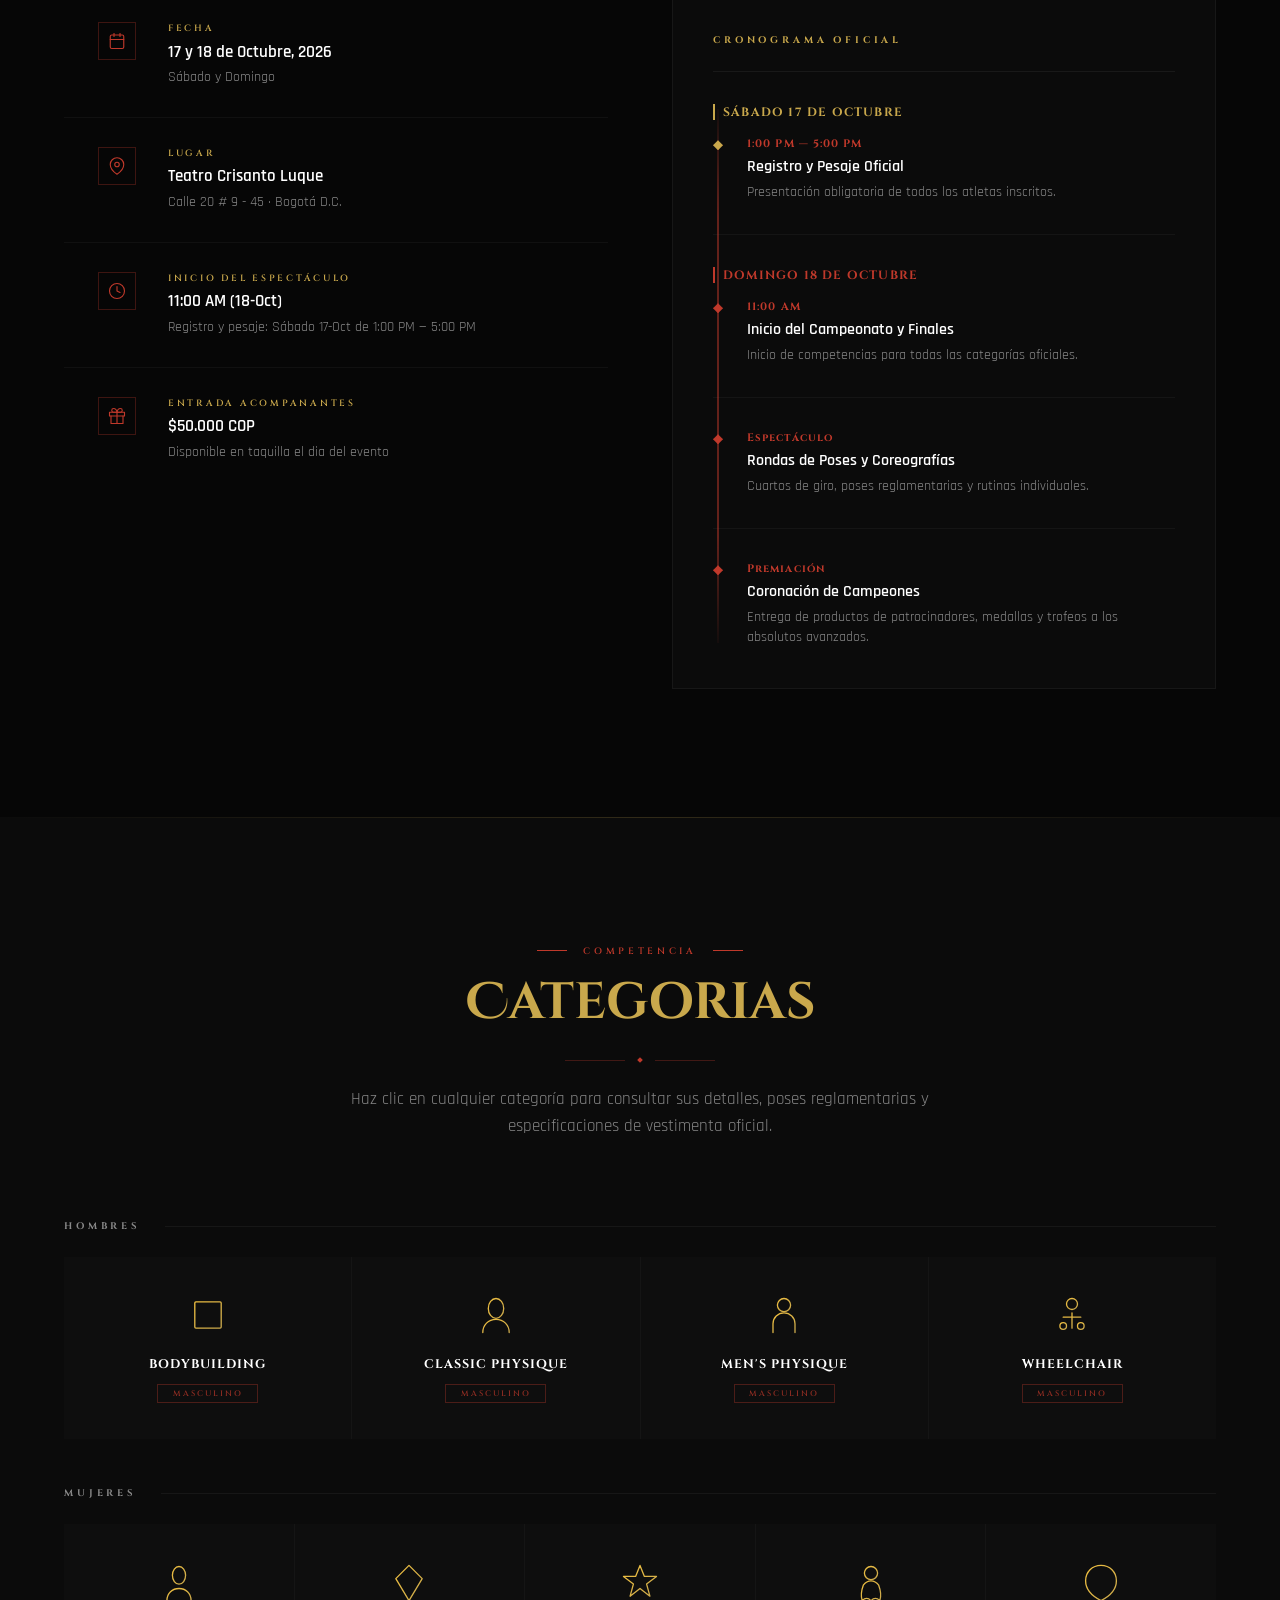
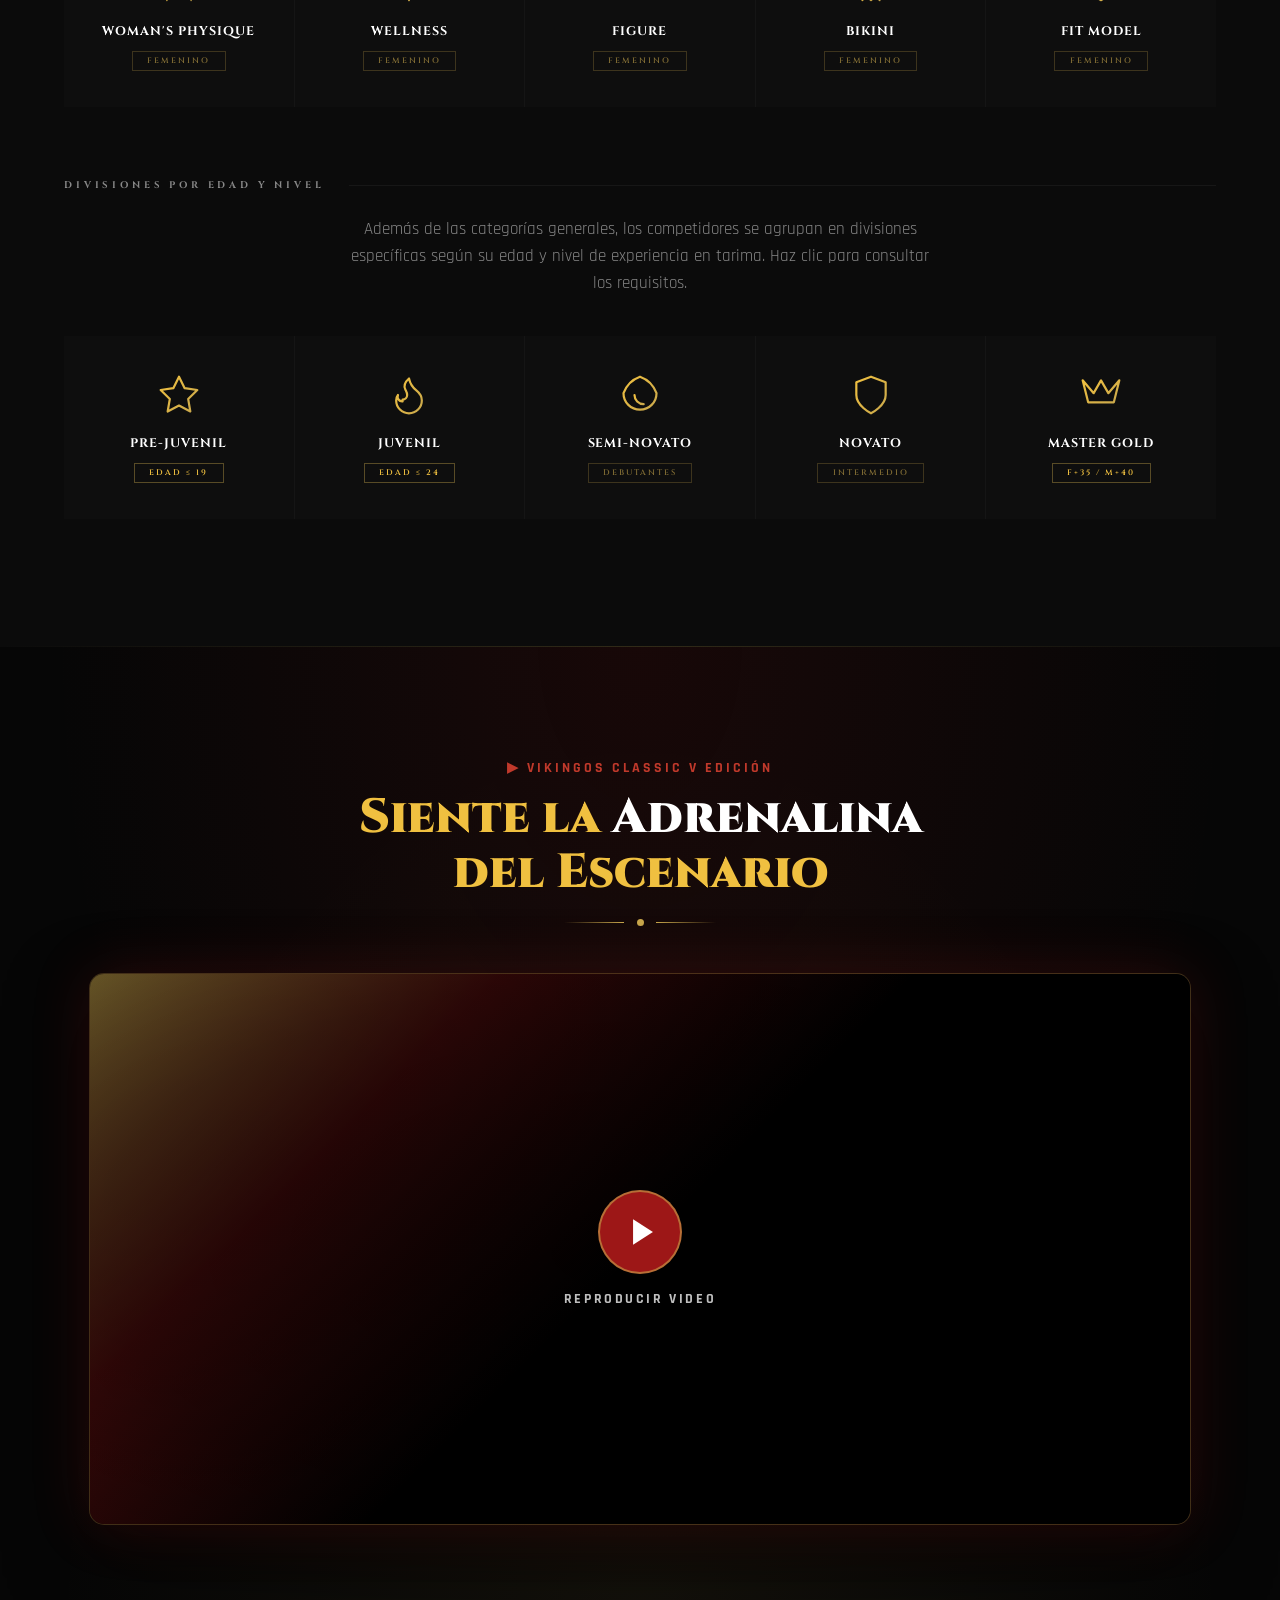
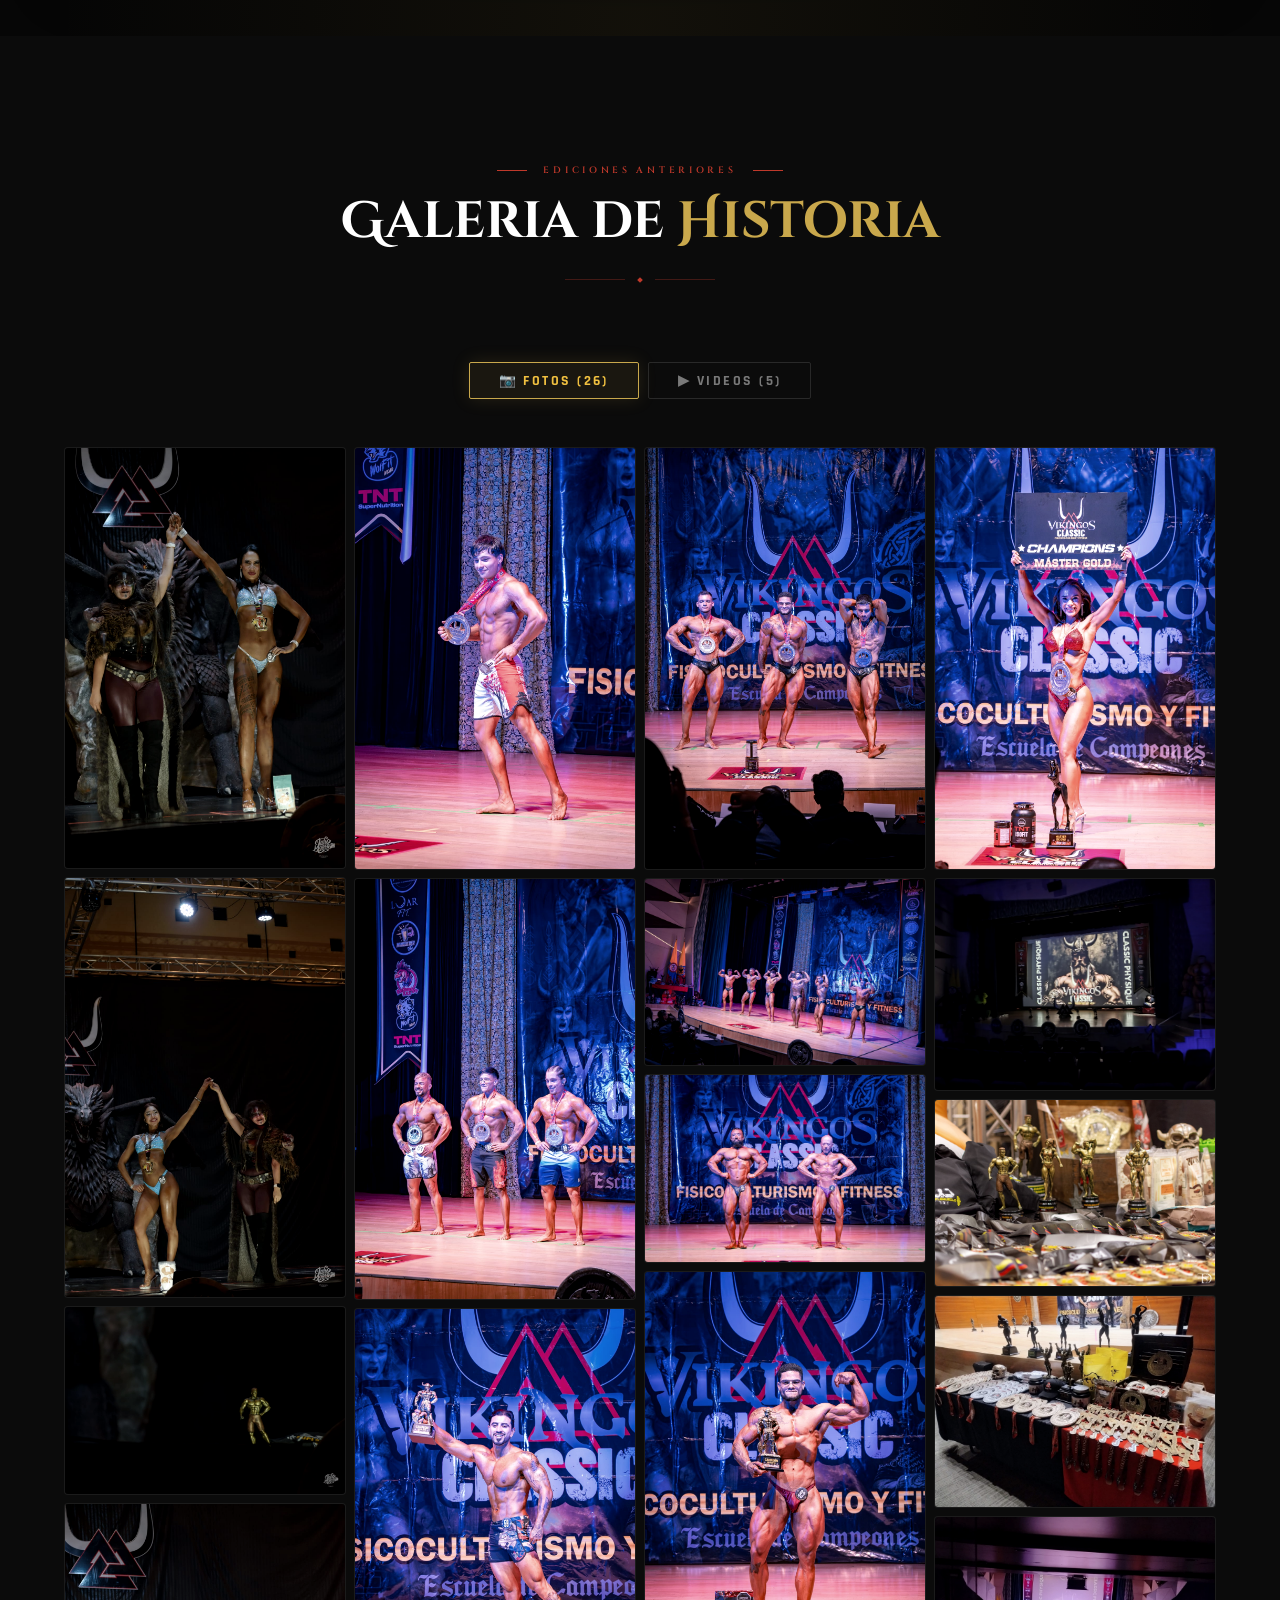
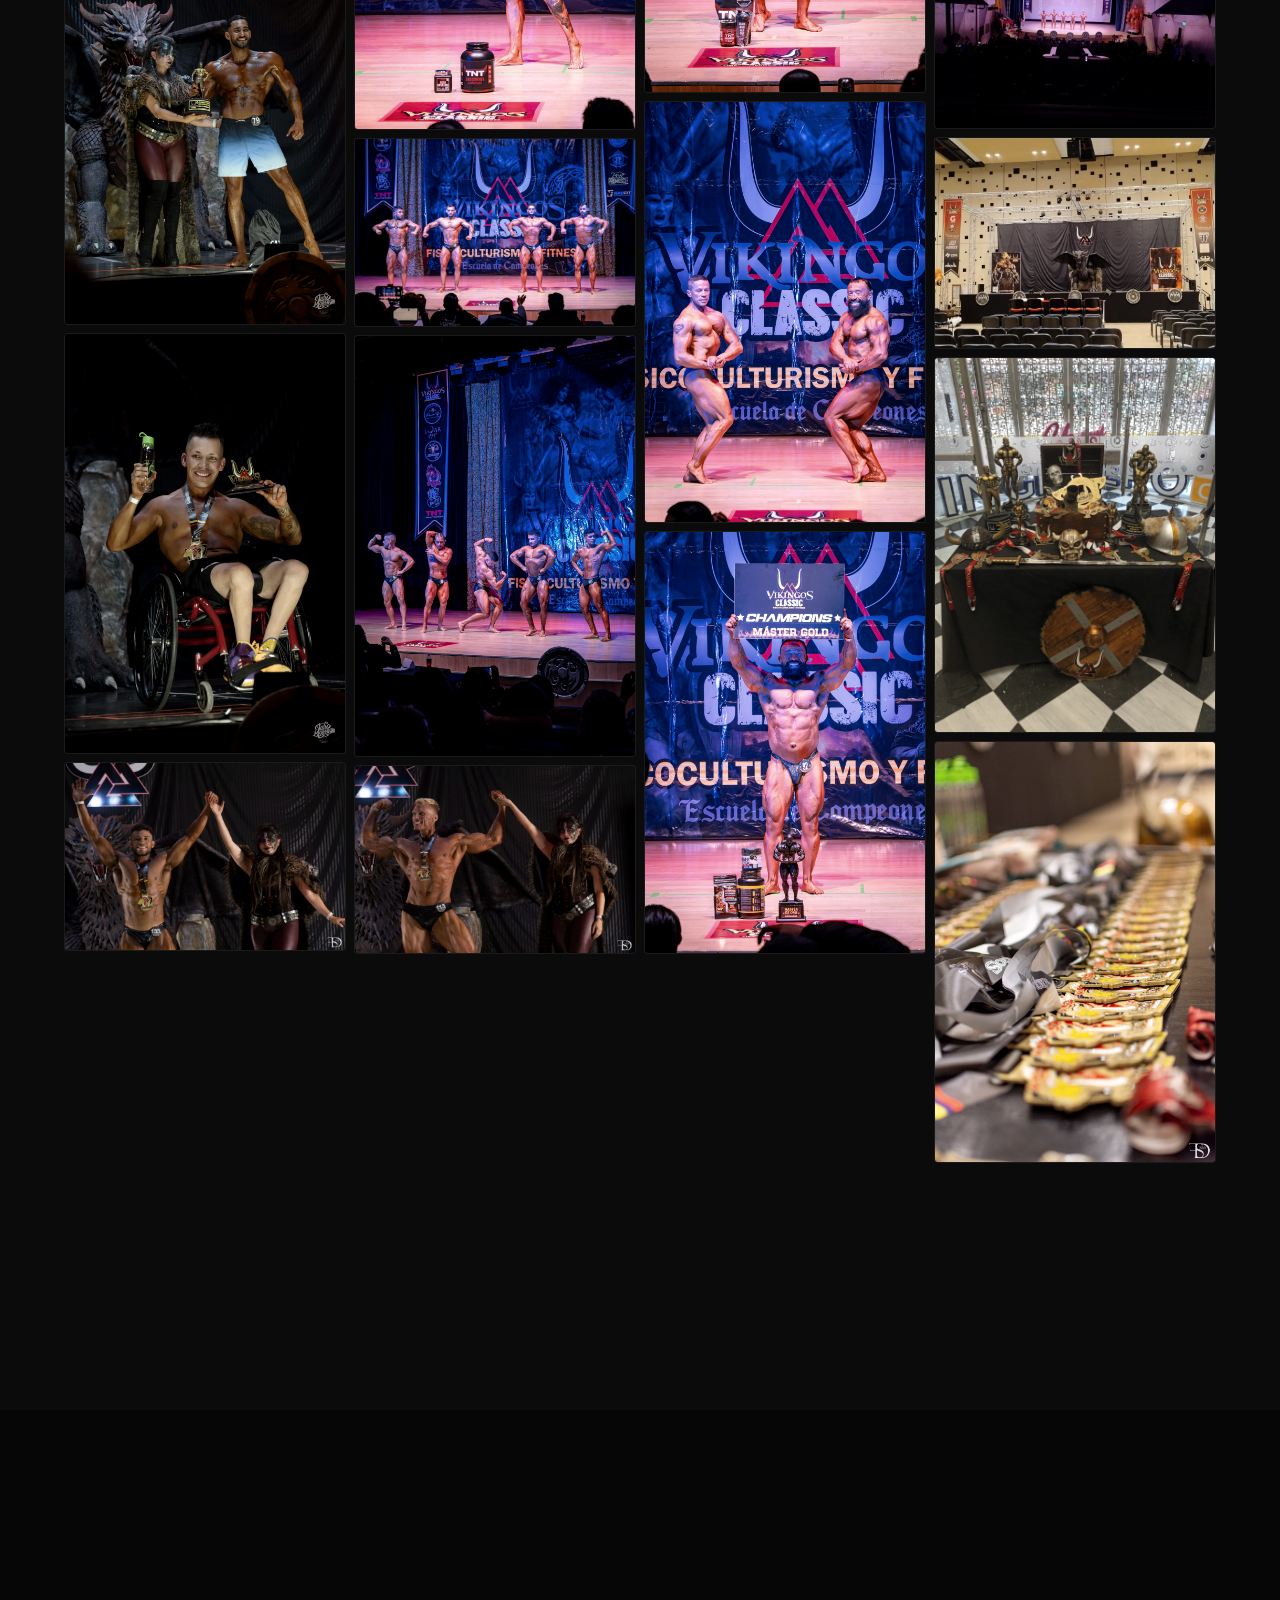
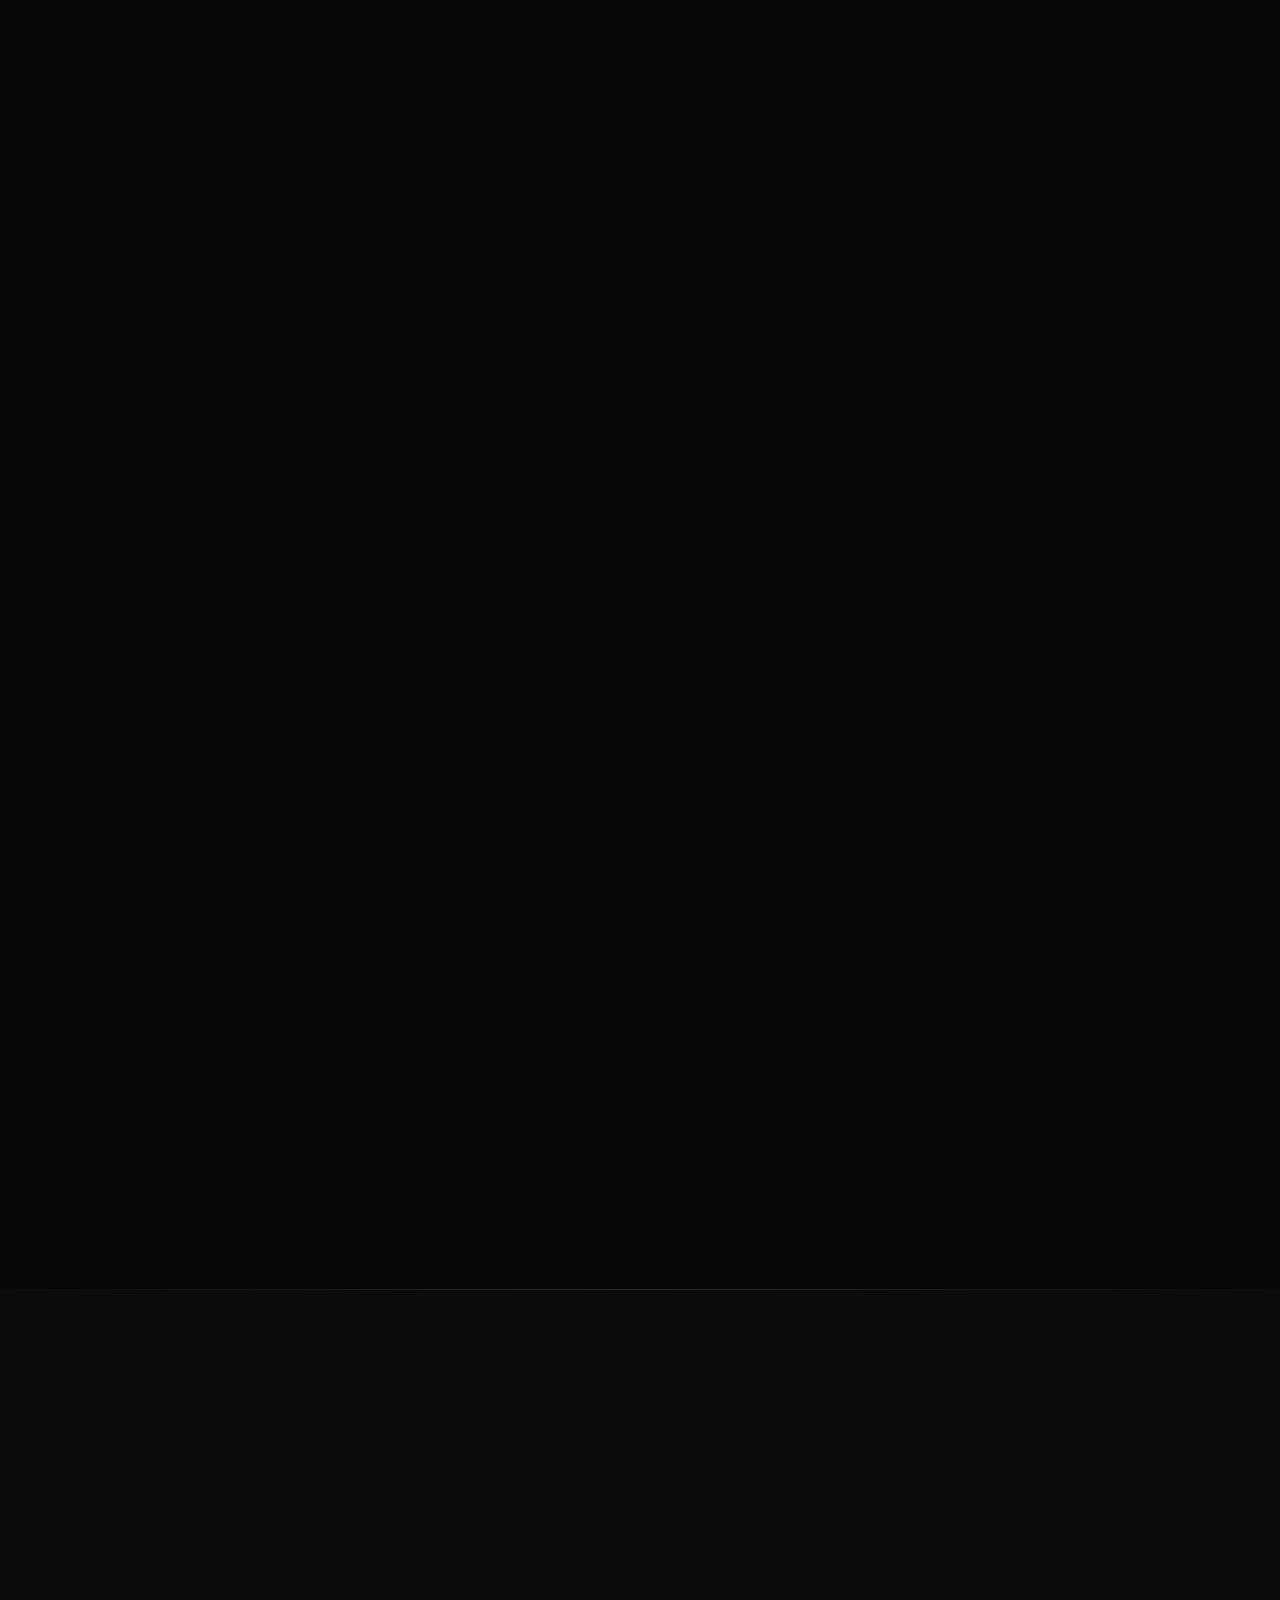
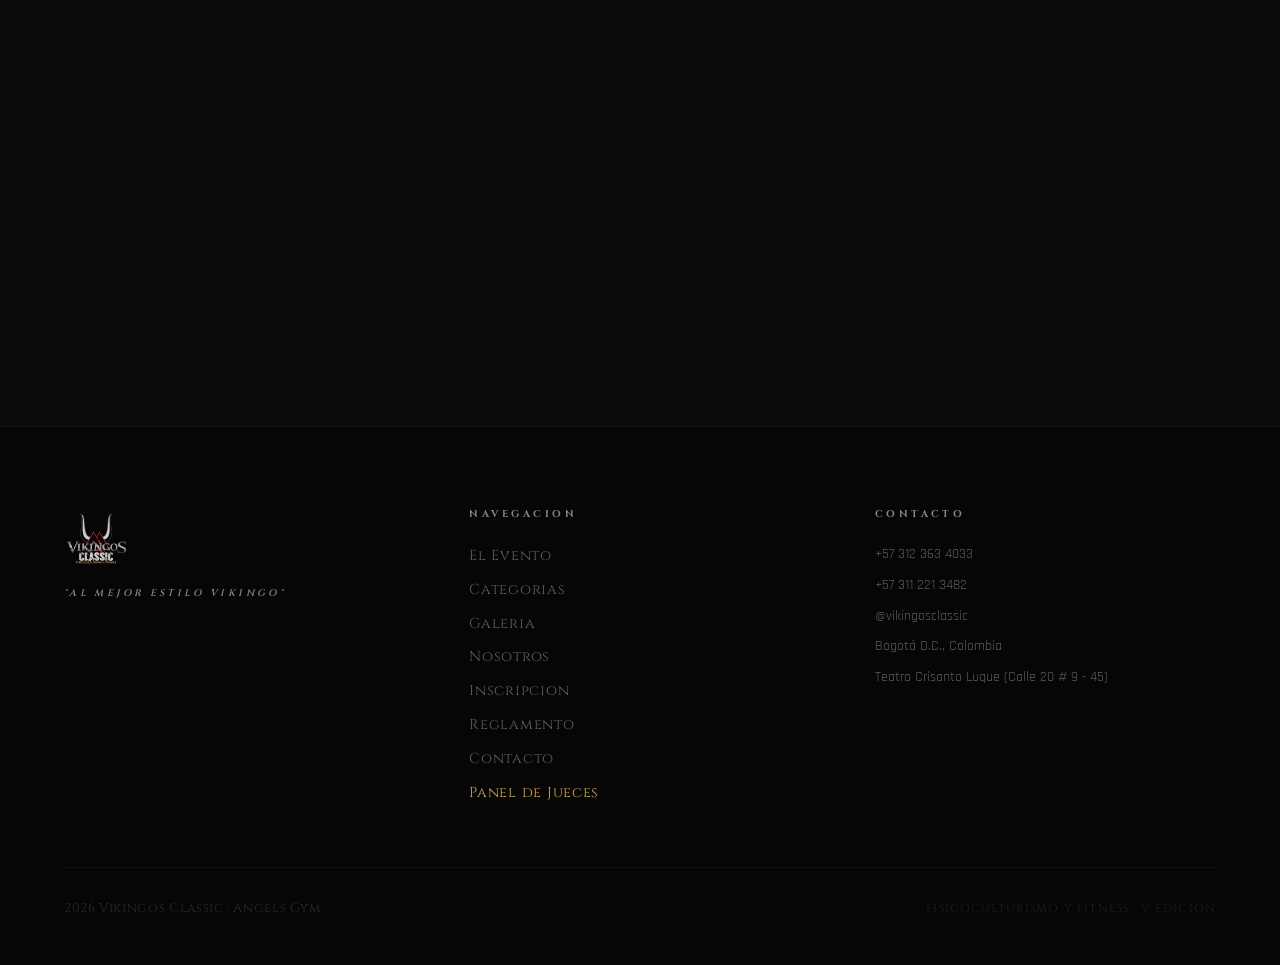
==== commit d311fbcf: "paguina principal" ====
--- a/index.html
+++ b/index.html
@@ -1,51 +1,2240 @@
+<!DOCTYPE html>
+<html lang="es">
 <!DOCTYPE html>
 <html lang="es">
 <head>
-  <meta charset="UTF-8">
-  <meta name="viewport" content="width=device-width, initial-scale=1.0">
-  <title>Vikingos Classic Bogotá | Inscripciones y Clasificación</title>
-  <link rel="icon" href="favicon.ico" sizes="any">
-  <link rel="icon" href="favicon.svg" type="image/svg+xml">
-  <link rel="icon" href="favicon-32.png" type="image/png" sizes="32x32">
-  <link rel="apple-touch-icon" href="apple-touch-icon.png">
-  <meta name="theme-color" content="#0a0b0e">
-  <link rel="preconnect" href="https://fonts.googleapis.com">
-  <link rel="preconnect" href="https://fonts.gstatic.com" crossorigin>
-  <link href="https://fonts.googleapis.com/css2?family=Barlow+Condensed:wght@400;600;700;900&family=Barlow:wght@400;500;600&family=Cinzel:wght@600;700;900&family=Outfit:wght@300;400;500;600;700&display=swap" rel="stylesheet">
+<meta charset="UTF-8"/>
+<meta name="viewport" content="width=device-width, initial-scale=1.0"/>
+<title>Vikingos Classic — Fisicoculturismo y Fitness</title>
+<link rel="preconnect" href="https://fonts.googleapis.com"/>
+<link rel="preconnect" href="https://fonts.gstatic.com" crossorigin/>
+<link href="https://fonts.googleapis.com/css2?family=Cinzel+Decorative:wght@700;900&family=Cinzel:wght@400;600;700&family=Rajdhani:wght@400;500;600;700&display=swap" rel="stylesheet"/>
+<style>
+*{margin:0;padding:0;box-sizing:border-box;}
+:root{
+  --red:#C0392B;--red-bright:#E74C3C;
+  --gold:#C9A84C;--gold-light:#F0C040;
+  --dark:#060606;--dark2:#0b0b0b;--dark3:#121212;--dark4:#181818;
+  --gray:#888;--gray2:#444;
+  --light:#EDE8DF;--white:#FFFFFF;
+}
+html{scroll-behavior:smooth;}
+body{background:var(--dark);color:var(--light);font-family:'Rajdhani',sans-serif;overflow-x:hidden;}
+::-webkit-scrollbar{width:4px;}
+::-webkit-scrollbar-track{background:var(--dark);}
+::-webkit-scrollbar-thumb{background:var(--red);border-radius:2px;}
+nav{
+  position:fixed;top:0;left:0;right:0;z-index:1000;
+  display:flex;align-items:center;justify-content:space-between;
+  padding:1.2rem 5vw;transition:background .4s,padding .3s,box-shadow .4s;
+}
+nav.scrolled{
+  background:rgba(6,6,6,.85);
+  backdrop-filter:blur(15px);
+  -webkit-backdrop-filter:blur(15px);
+  border-bottom:1px solid rgba(201,168,76,.15);
+  padding:.8rem 5vw;
+  box-shadow:0 10px 30px rgba(0,0,0,0.8);
+}
+.nav-logo{display:flex;align-items:center;text-decoration:none;}
+.nav-logo img{
+  height:48px;width:auto;
+  filter:drop-shadow(0 0 10px rgba(192,57,43,.4));
+  mix-blend-mode:screen;
+}
+.nav-links{display:flex;gap:2.8rem;list-style:none;}
+.nav-links a{
+  font-family:'Cinzel',serif;font-size:.68rem;font-weight:600;
+  letter-spacing:.22em;text-transform:uppercase;
+  color:rgba(255,255,255,.55);text-decoration:none;
+  transition:color .2s;position:relative;
+}
+.nav-links a::after{
+  content:'';position:absolute;bottom:-4px;left:0;right:0;
+  height:1px;background:var(--gold);
+  transform:scaleX(0);transform-origin:left;transition:transform .25s;
+}
+.nav-links a:hover{color:rgba(255,255,255,.9);}
+.nav-links a:hover::after{transform:scaleX(1);}
+.nav-cta{
+  font-family:'Cinzel',serif;font-size:.65rem;font-weight:700;
+  letter-spacing:.18em;text-transform:uppercase;
+  border:1px solid var(--red);color:var(--white);
+  padding:.55rem 1.6rem;text-decoration:none;transition:background .3s,border-color .3s,box-shadow .3s;
+  box-shadow:0 0 15px rgba(192,57,43,.25);
+}
+.nav-cta:hover{
+  background:var(--red);
+  border-color:var(--red-bright);
+  box-shadow:0 0 25px rgba(192,57,43,.6);
+}
+.hamburger{display:none;flex-direction:column;gap:5px;cursor:pointer;padding:.4rem;}
+.hamburger span{display:block;width:22px;height:1.5px;background:var(--white);transition:.3s;}
+.mobile-menu{
+  display:none;position:fixed;inset:0;z-index:999;
+  background:rgba(4,4,4,.98);backdrop-filter:blur(20px);flex-direction:column;
+  align-items:center;justify-content:center;gap:2.5rem;
+}
+.mobile-menu.open{display:flex;}
+.mobile-menu a{
+  font-family:'Cinzel',serif;font-size:1.1rem;font-weight:600;
+  letter-spacing:.2em;text-transform:uppercase;
+  color:var(--white);text-decoration:none;transition:color .2s;
+}
+.mobile-menu a:hover{color:var(--gold);}
+.mobile-close{
+  position:absolute;top:2rem;right:2rem;
+  font-family:'Cinzel',serif;font-size:.7rem;letter-spacing:.2em;
+  color:var(--gray);cursor:pointer;background:none;border:none;text-transform:uppercase;
+}
+#hero{
+  min-height:100vh;position:relative;
+  display:flex;flex-direction:column;align-items:center;justify-content:center;
+  text-align:center;overflow:hidden;
+  background:linear-gradient(180deg, rgba(6,6,6,0.3) 0%, rgba(6,6,6,0.95) 100%), url('assets/viking.png') no-repeat center center;
+  background-size:cover;
+}
+.hero-texture{
+  position:absolute;inset:0;
+  background-image:
+    repeating-linear-gradient(0deg,transparent,transparent 80px,rgba(192,57,43,.015) 80px,rgba(192,57,43,.015) 81px),
+    repeating-linear-gradient(90deg,transparent,transparent 80px,rgba(192,57,43,.015) 80px,rgba(192,57,43,.015) 81px);
+  pointer-events:none;
+}
+.hero-glow{
+  position:absolute;width:800px;height:800px;border-radius:50%;
+  background:radial-gradient(circle,rgba(192,57,43,.15) 0%,transparent 70%);
+  top:50%;left:50%;transform:translate(-50%,-50%);pointer-events:none;
+}
+.hero-vignette{
+  position:absolute;inset:0;
+  background:radial-gradient(ellipse 100% 100% at 50% 50%,transparent 30%,rgba(0,0,0,.85) 100%);
+  pointer-events:none;
+}
+.hero-content{position:relative;z-index:2;padding:2rem;max-width:900px;}
+.hero-eyebrow{
+  display:flex;align-items:center;justify-content:center;gap:1.2rem;margin-bottom:2rem;
+}
+.eyebrow-line{width:50px;height:1px;background:var(--gold);opacity:.6;}
+.eyebrow-text{
+  font-family:'Cinzel',serif;font-size:.62rem;font-weight:600;
+  letter-spacing:.45em;text-transform:uppercase;color:var(--gold);
+}
+.hero-logo{
+  width:min(320px,60vw);margin-bottom:1.5rem;
+  filter:drop-shadow(0 0 40px rgba(192,57,43,.5)) brightness(1.05);
+  mix-blend-mode:screen;
+  animation:floatLogo 6s ease-in-out infinite;
+}
+@keyframes floatLogo{0%,100%{transform:translateY(0);}50%{transform:translateY(-8px);}}
+.hero-title{
+  font-family:'Cinzel Decorative',serif;
+  font-size:clamp(3rem,10vw,7.5rem);font-weight:900;line-height:.85;
+  color:var(--white);letter-spacing:-.02em;margin-bottom:.5rem;
+  text-shadow:0 10px 30px rgba(0,0,0,0.5);
+}
+.hero-title .outline{color:transparent;-webkit-text-stroke:1.5px rgba(255,255,255,.35);}
+.hero-sub{
+  font-family:'Cinzel',serif;font-size:clamp(.9rem,2.5vw,1.3rem);
+  font-weight:400;letter-spacing:.5em;text-transform:uppercase;
+  color:var(--gold);margin-bottom:1.5rem;
+  text-shadow:0 4px 10px rgba(0,0,0,0.8);
+}
+.hero-rule{display:flex;align-items:center;justify-content:center;gap:1rem;margin-bottom:1.5rem;}
+.hero-rule-line{flex:1;max-width:120px;height:1px;background:rgba(255,255,255,.15);}
+.hero-rule-diamond{width:6px;height:6px;background:var(--red);transform:rotate(45deg);box-shadow:0 0 10px var(--red);}
+.hero-slogan{
+  font-family:'Cinzel',serif;font-size:.85rem;font-weight:400;font-style:italic;
+  letter-spacing:.2em;color:rgba(255,255,255,.5);margin-bottom:3rem;
+  text-shadow:0 2px 5px rgba(0,0,0,0.5);
+}
+.hero-datebar{
+  display:inline-flex;align-items:stretch;
+  border:1px solid rgba(201,168,76,.3);margin-bottom:3.5rem;overflow:hidden;
+  box-shadow:0 15px 35px rgba(0,0,0,0.6);
+  backdrop-filter:blur(10px);
+}
+.hd-cell{padding:.75rem 2rem;font-family:'Cinzel',serif;font-size:.7rem;font-weight:600;letter-spacing:.15em;text-transform:uppercase;}
+.hd-cell.a{background:rgba(6,6,6,0.6);color:rgba(255,255,255,.7);border-right:1px solid rgba(201,168,76,.25);}
+.hd-cell.b{background:var(--red);color:var(--white);font-size:.85rem;text-shadow:0 1px 3px rgba(0,0,0,0.4);border-right:1px solid rgba(201,168,76,.25);}
+.hd-cell.c{background:rgba(6,6,6,0.6);color:rgba(255,255,255,.7);}
+.hero-btns{display:flex;gap:1.2rem;flex-wrap:wrap;justify-content:center;}
+.btn-fill{
+  font-family:'Cinzel',serif;font-size:.72rem;font-weight:700;
+  letter-spacing:.2em;text-transform:uppercase;
+  background:var(--red);color:var(--white);padding:.9rem 2.8rem;text-decoration:none;
+  border:1px solid var(--red);transition:background .3s,transform .2s,box-shadow .3s;display:inline-block;
+  box-shadow:0 10px 25px rgba(192,57,43,0.3);
+}
+.btn-fill:hover{background:var(--red-bright);transform:translateY(-2px);box-shadow:0 15px 30px rgba(192,57,43,0.55);}
+.btn-outline{
+  font-family:'Cinzel',serif;font-size:.72rem;font-weight:700;
+  letter-spacing:.2em;text-transform:uppercase;
+  background:transparent;color:rgba(255,255,255,.8);padding:.9rem 2.8rem;text-decoration:none;
+  border:1px solid rgba(255,255,255,.25);transition:border-color .3s,color .3s,transform .2s,box-shadow .3s;display:inline-block;
+  backdrop-filter:blur(5px);
+}
+.btn-outline:hover{border-color:var(--gold);color:var(--gold-light);transform:translateY(-2px);box-shadow:0 10px 25px rgba(201,168,76,0.25);}
+.hero-scroll{
+  position:absolute;bottom:2.5rem;left:50%;transform:translateX(-50%);
+  display:flex;flex-direction:column;align-items:center;gap:.6rem;color:rgba(255,255,255,.35);
+}
+.scroll-label{font-family:'Cinzel',serif;font-size:.52rem;letter-spacing:.35em;text-transform:uppercase;}
+.scroll-track{width:1px;height:50px;background:rgba(255,255,255,.1);position:relative;overflow:hidden;}
+.scroll-track::after{
+  content:'';position:absolute;top:-50%;left:0;right:0;height:50%;
+  background:linear-gradient(to bottom,transparent,var(--red));
+  animation:scrollDown 1.8s ease-in-out infinite;
+}
+@keyframes scrollDown{0%{top:-50%;}100%{top:150%;}}
+#countdown{
+  background:var(--dark2);
+  border-top:1px solid rgba(201,168,76,.12);border-bottom:1px solid rgba(201,168,76,.12);
+  padding:5rem 2rem;
+  position:relative;
+}
+.cd-wrap{max-width:800px;margin:0 auto;text-align:center;}
+.cd-title{
+  font-family:'Cinzel',serif;font-size:.65rem;font-weight:600;
+  letter-spacing:.45em;text-transform:uppercase;color:var(--gray);margin-bottom:2.5rem;
+}
+.cd-flex{display:flex;align-items:center;justify-content:center;gap:1rem;flex-wrap:wrap;}
+.cd-unit-block{
+  display:flex;flex-direction:column;align-items:center;min-width:105px;
+  background:rgba(18,18,18,0.75);
+  border:1px solid rgba(201,168,76,0.15);
+  padding:1.4rem 1.2rem;
+  border-radius:4px;
+  backdrop-filter:blur(8px);
+  box-shadow:0 10px 30px rgba(0,0,0,0.5), inset 0 1px 0 rgba(255,255,255,0.03);
+  transition:border-color 0.3s, transform 0.3s, box-shadow 0.3s;
+}
+.cd-unit-block:hover{
+  border-color:rgba(201,168,76,0.45);
+  transform:translateY(-4px);
+  box-shadow:0 15px 35px rgba(201,168,76,0.15);
+}
+.cd-number{
+  font-family:'Cinzel Decorative',serif;
+  font-size:clamp(2.8rem,9vw,5rem);font-weight:700;color:var(--gold-light);line-height:1;
+  text-shadow:0 0 15px rgba(201,168,76,0.25);
+}
+.cd-label{
+  font-family:'Cinzel',serif;font-size:.55rem;font-weight:600;
+  letter-spacing:.35em;text-transform:uppercase;color:var(--gray);margin-top:.8rem;
+}
+.cd-sep{
+  font-family:'Cinzel',serif;font-size:clamp(2rem,6vw,3rem);
+  color:var(--red);opacity:.5;line-height:1;margin-bottom:1.5rem;padding:0 .2rem;
+}
+.section-head{text-align:center;margin-bottom:5rem;}
+.s-eyebrow{display:flex;align-items:center;justify-content:center;gap:1rem;margin-bottom:1.2rem;}
+.s-line{width:30px;height:1px;background:var(--red);}
+.s-tag{font-family:'Cinzel',serif;font-size:.58rem;font-weight:600;letter-spacing:.4em;text-transform:uppercase;color:var(--red);}
+.s-title{font-family:'Cinzel Decorative',serif;font-size:clamp(1.8rem,5vw,3.2rem);font-weight:700;color:var(--white);line-height:1.05;}
+.s-title em{color:var(--gold);font-style:normal;}
+.s-rule{display:flex;align-items:center;justify-content:center;gap:.8rem;margin-top:1.8rem;}
+.s-rule-line{width:60px;height:1px;background:rgba(192,57,43,.3);}
+.s-rule-dot{width:4px;height:4px;background:var(--red);transform:rotate(45deg);}
+#evento{padding:8rem 5vw;background:var(--dark);}
+.evento-layout{max-width:1200px;margin:0 auto;display:grid;grid-template-columns:1fr 1fr;gap:4rem;align-items:start;}
+.info-stack{display:flex;flex-direction:column;gap:1px;background:rgba(255,255,255,.04);}
+.info-row{
+  display:flex;align-items:flex-start;gap:2rem;padding:1.8rem 2rem;background:var(--dark);
+  border-left:2px solid transparent;transition:border-color .2s,background .2s;
+}
+.info-row:hover{border-left-color:var(--red);background:var(--dark3);}
+.ir-icon{
+  flex-shrink:0;width:38px;height:38px;border:1px solid rgba(192,57,43,.3);
+  display:flex;align-items:center;justify-content:center;
+}
+.ir-icon svg{width:18px;height:18px;stroke:var(--red);fill:none;stroke-width:1.5;stroke-linecap:round;stroke-linejoin:round;}
+.ir-label{font-family:'Cinzel',serif;font-size:.57rem;font-weight:600;letter-spacing:.3em;text-transform:uppercase;color:var(--gold);margin-bottom:.4rem;}
+.ir-value{font-size:1.05rem;font-weight:600;color:var(--white);line-height:1.4;}
+.ir-sub{font-size:.88rem;color:var(--gray);margin-top:.2rem;line-height:1.5;}
+.schedule-panel{
+  background:rgba(15,15,15,0.7);
+  border:1px solid rgba(255,255,255,.05);padding:2.5rem;
+  backdrop-filter:blur(10px);
+}
+.sp-head{
+  font-family:'Cinzel',serif;font-size:.6rem;font-weight:700;
+  letter-spacing:.4em;text-transform:uppercase;color:var(--gold);
+  padding-bottom:1.5rem;border-bottom:1px solid rgba(255,255,255,.06);margin-bottom:2rem;
+}
+.sch-item{
+  display:flex;gap:1.5rem;align-items:flex-start;
+  padding-bottom:2rem;margin-bottom:2rem;
+  border-bottom:1px solid rgba(255,255,255,.04);
+}
+.sch-item:last-child{border-bottom:none;margin-bottom:0;padding-bottom:0;}
+.sch-dot{width:10px;height:10px;background:var(--red);clip-path:polygon(50% 0%,100% 50%,50% 100%,0% 50%);flex-shrink:0;margin-top:4px;box-shadow:0 0 8px var(--red);}
+.sch-hora{font-family:'Cinzel',serif;font-size:.68rem;font-weight:700;color:var(--red);letter-spacing:.1em;margin-bottom:.3rem;}
+.sch-desc{font-size:1rem;font-weight:600;color:var(--white);}
+.sch-sub{font-size:.85rem;color:var(--gray);margin-top:.3rem;line-height:1.5;}
+#categorias{padding:8rem 5vw;background:var(--dark2);position:relative;}
+#categorias::before,#categorias::after{
+  content:'';position:absolute;left:0;right:0;height:1px;
+  background:linear-gradient(to right,transparent,rgba(201,168,76,.2),transparent);
+}
+#categorias::before{top:0;}#categorias::after{bottom:0;}
+.cats-wrap{max-width:1200px;margin:0 auto;}
+.cats-gender-label{
+  font-family:'Cinzel',serif;font-size:.6rem;font-weight:700;
+  letter-spacing:.4em;text-transform:uppercase;color:var(--gray);
+  display:flex;align-items:center;gap:1.5rem;margin-bottom:1.5rem;
+}
+.cats-gender-label::after{flex:1;height:1px;content:'';background:rgba(255,255,255,.05);}
+.cats-grid{display:grid;grid-template-columns:repeat(auto-fit,minmax(200px,1fr));gap:1px;background:rgba(255,255,255,.04);}
+.cat-tile{
+  background:rgba(11,11,11,0.65);padding:2.2rem 1.5rem;
+  display:flex;flex-direction:column;align-items:center;text-align:center;
+  transition:background .3s, transform .3s, border-color .3s;
+  position:relative;overflow:hidden;cursor:pointer;
+  border:1px solid transparent;
+  backdrop-filter:blur(5px);
+}
+.cat-tile::after{
+  content:'';position:absolute;bottom:0;left:0;right:0;height:1.5px;background:var(--red);
+  transform:scaleX(0);transform-origin:center;transition:transform .3s;
+}
+.cat-tile:hover{
+  background:var(--dark3);
+  transform:translateY(-4px);
+  border-color:rgba(192,57,43,.2);
+}
+.cat-tile:hover::after{transform:scaleX(1);}
+.cat-svg{width:40px;height:40px;margin-bottom:1.2rem;stroke:rgba(255,255,255,.25);fill:none;stroke-width:1;stroke-linecap:round;stroke-linejoin:round;transition:stroke .2s;}
+.cat-tile:hover class{stroke:var(--red);}
+.cat-tile:hover .cat-svg{stroke:var(--red);filter:drop-shadow(0 0 5px rgba(192,57,43,0.5));}
+.cat-name{font-family:'Cinzel',serif;font-size:.78rem;font-weight:700;letter-spacing:.08em;text-transform:uppercase;color:var(--white);line-height:1.3;}
+.cat-badge{margin-top:.7rem;padding:.2rem .9rem;font-family:'Cinzel',serif;font-size:.5rem;font-weight:600;letter-spacing:.25em;text-transform:uppercase;border:1px solid;}
+.cat-badge.m{border-color:rgba(192,57,43,.35);color:rgba(192,57,43,.7);}
+.cat-badge.f{border-color:rgba(201,168,76,.25);color:rgba(201,168,76,.6);}
+#inscripcion{padding:8rem 5vw;background:var(--dark);}
+.ins-layout{max-width:1100px;margin:0 auto;display:grid;grid-template-columns:1.1fr 1fr;gap:5rem;align-items:center;}
+.ins-left p{font-size:1.05rem;font-weight:400;color:rgba(255,255,255,.55);line-height:1.9;margin-bottom:2.5rem;}
+.price-card{
+  border:1px solid rgba(201,168,76,.25);padding:1.5rem;margin-bottom:2.5rem;display:flex;align-items:center;gap:1.5rem;
+  background:rgba(15,15,15,0.7);
+  backdrop-filter:blur(8px);
+}
+.price-num{font-family:'Cinzel Decorative',serif;font-size:2.2rem;color:var(--gold-light);line-height:1;flex-shrink:0;text-shadow:0 0 10px rgba(201,168,76,0.3);}
+.price-info-label{font-family:'Cinzel',serif;font-size:.6rem;font-weight:600;letter-spacing:.3em;text-transform:uppercase;color:var(--gold);margin-bottom:.3rem;}
+.price-info-desc{font-size:.88rem;color:var(--gray);line-height:1.5;}
+.btn-inscribir{
+  font-family:'Cinzel',serif;font-size:.78rem;font-weight:700;
+  letter-spacing:.2em;text-transform:uppercase;
+  background:var(--red);color:var(--white);padding:1.1rem 3rem;text-decoration:none;
+  display:inline-flex;align-items:center;gap:.8rem;border:1px solid var(--red);transition:background .2s,transform .2s,box-shadow .3s;
+  box-shadow:0 10px 25px rgba(192,57,43,0.3);
+}
+.btn-inscribir:hover{background:var(--red-bright);transform:translateY(-2px);box-shadow:0 15px 30px rgba(192,57,43,0.55);}
+.btn-inscribir svg{width:16px;height:16px;stroke:currentColor;fill:none;stroke-width:2;stroke-linecap:round;stroke-linejoin:round;}
+.ins-right{
+  border:1px solid rgba(255,255,255,.05);padding:3rem;
+  background:rgba(15,15,15,0.7);
+  display:flex;flex-direction:column;align-items:center;gap:1.5rem;text-align:center;
+  backdrop-filter:blur(8px);
+}
+.ins-right-label{font-family:'Cinzel',serif;font-size:.6rem;font-weight:600;letter-spacing:.35em;text-transform:uppercase;color:var(--gray);}
+.qr-frame{
+  border:1px solid rgba(201,168,76,.2);padding:1.5rem;display:flex;flex-direction:column;align-items:center;gap:1rem;
+  background:rgba(6,6,6,0.4);
+}
+.qr-link{font-family:'Cinzel',serif;font-size:.6rem;color:var(--gold);text-decoration:none;letter-spacing:.08em;border-bottom:1px solid rgba(201,168,76,.3);padding-bottom:.2rem;transition:color 0.2s;}
+.qr-link:hover{color:var(--white);border-bottom-color:var(--white);}
+.ins-open-badge{
+  background:rgba(192,57,43,.08);border:1px solid rgba(192,57,43,.25);padding:.4rem 1.5rem;
+  font-family:'Cinzel',serif;font-size:.58rem;font-weight:700;letter-spacing:.3em;text-transform:uppercase;color:var(--red);
+  display:inline-flex;align-items:center;gap:.6rem;
+}
+.open-dot{width:6px;height:6px;border-radius:50%;background:var(--red);animation:pulse 1.5s ease-in-out infinite;box-shadow:0 0 8px var(--red);}
+@keyframes pulse{0%,100%{opacity:1;}50%{opacity:.3;}}
+#galeria{padding:8rem 5vw;background:var(--dark2);}
+/* ===== GALLERY ===== */
+.gal-wrap{max-width:1280px;margin:0 auto;}
+.gal-tabs{display:flex;justify-content:center;gap:.6rem;margin-bottom:3rem;flex-wrap:wrap;}
+.gal-tab{
+  font-family:'Rajdhani',sans-serif;font-size:.85rem;font-weight:700;letter-spacing:.18em;
+  text-transform:uppercase;padding:.55rem 1.8rem;border:1px solid rgba(255,255,255,.12);
+  color:rgba(255,255,255,.45);background:transparent;cursor:pointer;
+  transition:all .3s ease;border-radius:2px;
+}
+.gal-tab:hover{border-color:rgba(201,168,76,.4);color:rgba(255,255,255,.7);}
+.gal-tab.active{
+  border-color:var(--gold);color:var(--gold-light);
+  background:rgba(201,168,76,.08);box-shadow:0 0 18px rgba(201,168,76,.15);
+}
+.gal-grid{
+  columns:4 220px;column-gap:8px;
+  transition:opacity .3s;
+}
+.gal-item{
+  break-inside:avoid;margin-bottom:8px;
+  position:relative;overflow:hidden;cursor:pointer;
+  border:1px solid rgba(255,255,255,.04);
+  border-radius:4px;background:var(--dark3);
+  transition:transform .35s,box-shadow .35s;
+}
+.gal-item:hover{transform:translateY(-3px);box-shadow:0 12px 40px rgba(0,0,0,.6),0 0 0 1px rgba(201,168,76,.25);}
+.gal-item img{
+  width:100%;display:block;object-fit:cover;
+  filter:grayscale(20%) contrast(1.05);
+  transition:transform .55s,filter .55s;
+}
+.gal-item:hover img{transform:scale(1.06);filter:grayscale(0%) contrast(1.1) brightness(1.05);}
+.gal-item-cap{
+  position:absolute;bottom:0;left:0;right:0;
+  padding:2.2rem 1rem .7rem;
+  background:linear-gradient(transparent,rgba(0,0,0,.88));
+  opacity:0;transition:opacity .3s;
+}
+.gal-item:hover .gal-item-cap{opacity:1;}
+.gal-item-cap span{
+  font-family:'Cinzel',serif;font-size:.52rem;font-weight:600;
+  letter-spacing:.22em;text-transform:uppercase;color:var(--gold);
+}
+.gal-zoom-icon{
+  position:absolute;top:.7rem;right:.7rem;
+  width:28px;height:28px;border-radius:50%;
+  background:rgba(0,0,0,.55);backdrop-filter:blur(4px);
+  display:flex;align-items:center;justify-content:center;
+  opacity:0;transition:opacity .3s;
+}
+.gal-item:hover .gal-zoom-icon{opacity:1;}
+.gal-zoom-icon svg{width:13px;height:13px;stroke:#fff;fill:none;stroke-width:2;}
+/* Video items */
+.gal-vid-item{
+  break-inside:avoid;margin-bottom:8px;
+  position:relative;border:1px solid rgba(185,28,28,.25);
+  border-radius:4px;background:#000;overflow:hidden;
+  display:none;
+}
+.gal-vid-item.show{display:block;}
+.gal-vid-item video{width:100%;display:block;max-height:340px;object-fit:contain;background:#000;}
+.gal-vid-badge{
+  position:absolute;top:.7rem;left:.7rem;
+  font-family:'Rajdhani',sans-serif;font-size:.7rem;font-weight:700;
+  letter-spacing:.15em;text-transform:uppercase;
+  background:var(--red);color:#fff;padding:.2rem .6rem;
+  border-radius:2px;pointer-events:none;
+}
+/* Lightbox */
+#gal-lightbox{
+  position:fixed;inset:0;z-index:9999;
+  background:rgba(0,0,0,.96);backdrop-filter:blur(10px);
+  display:flex;align-items:center;justify-content:center;
+  opacity:0;pointer-events:none;transition:opacity .3s;
+}
+#gal-lightbox.open{opacity:1;pointer-events:all;}
+.lb-img-wrap{
+  max-width:92vw;max-height:90vh;
+  display:flex;align-items:center;justify-content:center;
+  position:relative;
+}
+#lb-img{max-width:100%;max-height:90vh;object-fit:contain;border-radius:6px;box-shadow:0 0 80px rgba(0,0,0,.8);display:block;}
+.lb-close{
+  position:fixed;top:1.5rem;right:1.8rem;
+  width:42px;height:42px;border-radius:50%;
+  background:rgba(255,255,255,.08);border:1px solid rgba(255,255,255,.15);
+  color:#fff;font-size:1.4rem;cursor:pointer;
+  display:flex;align-items:center;justify-content:center;
+  transition:background .2s;z-index:10001;
+}
+.lb-close:hover{background:rgba(185,28,28,.7);}
+.lb-arrow{
+  position:fixed;top:50%;transform:translateY(-50%);
+  width:48px;height:48px;border-radius:50%;
+  background:rgba(255,255,255,.07);border:1px solid rgba(255,255,255,.12);
+  color:#fff;font-size:1.5rem;cursor:pointer;
+  display:flex;align-items:center;justify-content:center;
+  transition:background .25s,border-color .25s;z-index:10001;
+}
+.lb-arrow:hover{background:rgba(201,168,76,.2);border-color:rgba(201,168,76,.5);}
+#lb-prev{left:1.2rem;}
+#lb-next{right:1.2rem;}
+.lb-counter{
+  position:fixed;bottom:1.5rem;left:50%;transform:translateX(-50%);
+  font-family:'Rajdhani',sans-serif;font-size:.85rem;font-weight:700;
+  letter-spacing:.18em;color:rgba(255,255,255,.45);
+}
+/* Footer gallery */
+.gal-footer{display:flex;align-items:center;justify-content:space-between;margin-top:3rem;padding-top:2rem;border-top:1px solid rgba(255,255,255,.05);flex-wrap:wrap;gap:1.5rem;}
+.gal-footer-text{font-family:'Cinzel',serif;font-size:.6rem;letter-spacing:.25em;text-transform:uppercase;color:var(--gray);}
+.btn-ig{
+  font-family:'Cinzel',serif;font-size:.65rem;font-weight:700;letter-spacing:.18em;text-transform:uppercase;
+  border:1px solid rgba(255,255,255,.15);color:rgba(255,255,255,.6);
+  padding:.7rem 1.8rem;text-decoration:none;display:inline-flex;align-items:center;gap:.7rem;transition:border-color .3s,color .3s,box-shadow .3s;
+}
+.btn-ig svg{width:14px;height:14px;stroke:currentColor;fill:none;stroke-width:2;stroke-linecap:round;stroke-linejoin:round;}
+.btn-ig:hover{border-color:var(--gold);color:var(--gold-light);box-shadow:0 0 15px rgba(201,168,76,0.2);}
+#sobre{padding:8rem 5vw;background:var(--dark);}
+.sobre-layout{max-width:1100px;margin:0 auto;display:grid;grid-template-columns:1fr 1fr;gap:6rem;align-items:center;}
+.sobre-ghost{font-family:'Cinzel Decorative',serif;font-size:min(13rem,18vw);font-weight:900;color:transparent;-webkit-text-stroke:1px rgba(192,57,43,.07);line-height:1;margin-bottom:-2rem;user-select:none;}
+.sobre-kicker{font-family:'Cinzel',serif;font-size:.6rem;font-weight:600;letter-spacing:.4em;text-transform:uppercase;color:var(--red);margin-bottom:1rem;}
+.sobre-h{font-family:'Cinzel Decorative',serif;font-size:clamp(1.6rem,3.5vw,2.8rem);color:var(--white);line-height:1.1;margin-bottom:1.8rem;}
+.sobre-p{font-size:1rem;font-weight:400;color:rgba(255,255,255,.5);line-height:1.95;margin-bottom:1rem;}
+.sobre-divider{width:40px;height:1px;background:var(--red);margin:2rem 0;}
+.org-lbl{font-family:'Cinzel',serif;font-size:.55rem;font-weight:600;letter-spacing:.3em;text-transform:uppercase;color:var(--gray);}
+.org-val{font-family:'Cinzel',serif;font-size:1rem;font-weight:700;color:var(--gold);}
+.sobre-stats{display:flex;flex-direction:column;gap:1px;background:rgba(255,255,255,.04);}
+.stat-block{background:var(--dark);padding:2rem 2.5rem;border-left:2px solid transparent;transition:border-color .2s,background .2s;}
+.stat-block:hover{border-left-color:var(--red);background:var(--dark3);}
+.stat-num{font-family:'Cinzel Decorative',serif;font-size:3.5rem;line-height:1;}
+.stat-num.red{color:var(--red);text-shadow:0 0 10px rgba(192,57,43,0.3);}
+.stat-num.gold{color:var(--gold);text-shadow:0 0 10px rgba(201,168,76,0.3);}
+.stat-lbl{font-family:'Cinzel',serif;font-size:.6rem;font-weight:600;letter-spacing:.3em;text-transform:uppercase;color:var(--gray);margin-top:.4rem;}
+.stat-sub{font-size:.9rem;color:rgba(255,255,255,.4);margin-top:.3rem;}
+#contacto{padding:8rem 5vw;background:var(--dark2);position:relative;}
+#contacto::before{content:'';position:absolute;top:0;left:0;right:0;height:1px;background:linear-gradient(to right,transparent,rgba(201,168,76,.2),transparent);}
+.contacto-wrap{max-width:1000px;margin:0 auto;}
+.social-row{display:grid;grid-template-columns:1fr 1fr;gap:1px;background:rgba(255,255,255,.04);margin-bottom:1px;}
+.soc-card{
+  background:rgba(15,15,15,0.6);padding:2.5rem 2rem;
+  display:flex;align-items:center;gap:1.8rem;text-decoration:none;
+  transition:background .2s;position:relative;overflow:hidden;
+  backdrop-filter:blur(5px);
+}
+.soc-card::after{content:'';position:absolute;top:0;left:0;bottom:0;width:2px;background:var(--red);transform:scaleY(0);transform-origin:bottom;transition:transform .3s;}
+.soc-card:hover{background:var(--dark3);}
+.soc-card:hover::after{transform:scaleY(1);}
+.soc-icon{width:44px;height:44px;flex-shrink:0;border:1px solid rgba(255,255,255,.08);display:flex;align-items:center;justify-content:center;}
+.soc-icon svg{width:20px;height:20px;stroke:rgba(255,255,255,.4);fill:none;stroke-width:1.5;stroke-linecap:round;stroke-linejoin:round;transition:stroke 0.2s;}
+.soc-card:hover .soc-icon svg{stroke:var(--red);filter:drop-shadow(0 0 4px var(--red));}
+.soc-plat{font-family:'Cinzel',serif;font-size:.58rem;font-weight:600;letter-spacing:.3em;text-transform:uppercase;color:var(--gray);margin-bottom:.3rem;}
+.soc-handle{font-size:1rem;font-weight:600;color:var(--white);}
+.wa-bar{
+  background:rgba(15,15,15,0.6);border:1px solid rgba(255,255,255,.04);
+  padding:2.5rem;display:flex;align-items:center;justify-content:space-between;flex-wrap:wrap;gap:2rem;margin-top:1px;
+  backdrop-filter:blur(5px);
+}
+.wa-lbl{font-family:'Cinzel',serif;font-size:.58rem;font-weight:600;letter-spacing:.3em;text-transform:uppercase;color:var(--gold);margin-bottom:.4rem;}
+.wa-num{font-family:'Cinzel',serif;font-size:1.4rem;font-weight:700;color:var(--white);}
+.btn-wa{
+  font-family:'Cinzel',serif;font-size:.7rem;font-weight:700;letter-spacing:.15em;text-transform:uppercase;
+  background:rgba(37,211,102,.08);color:#25D366;padding:.9rem 2.2rem;text-decoration:none;
+  border:1px solid rgba(37,211,102,.25);display:inline-flex;align-items:center;gap:.8rem;transition:background .2s,box-shadow .3s;
+}
+.btn-wa:hover{background:rgba(37,211,102,.16);box-shadow:0 0 15px rgba(37,211,102,0.25);}
+.btn-wa svg{width:18px;height:18px;fill:#25D366;flex-shrink:0;}
+footer{background:var(--dark);border-top:1px solid rgba(255,255,255,.04);padding:5rem 5vw 3rem;}
+.footer-inner{max-width:1200px;margin:0 auto;display:grid;grid-template-columns:1fr 1fr 1fr;gap:4rem;margin-bottom:4rem;}
+.footer-logo{display:flex;align-items:center;text-decoration:none;margin-bottom:1rem;}
+.footer-logo img{height:64px;width:auto;opacity:.8;filter:grayscale(10%);mix-blend-mode:screen;}
+.footer-tagline{font-family:'Cinzel',serif;font-size:.6rem;font-weight:600;letter-spacing:.35em;text-transform:uppercase;color:var(--gray);font-style:italic;}
+.footer-col-title{font-family:'Cinzel',serif;font-size:.62rem;font-weight:700;letter-spacing:.35em;text-transform:uppercase;color:var(--gray);margin-bottom:1.5rem;}
+.footer-links{list-style:none;display:flex;flex-direction:column;gap:.8rem;}
+.footer-links a{font-size:.9rem;color:rgba(255,255,255,.35);text-decoration:none;font-family:'Cinzel',serif;letter-spacing:.05em;transition:color .2s;}
+.footer-links a:hover{color:var(--gold-light);}
+.footer-contact{display:flex;flex-direction:column;gap:.8rem;}
+.fc-row{font-size:.88rem;color:rgba(255,255,255,.35);}
+.fc-row a{color:rgba(255,255,255,.35);text-decoration:none;transition:color .2s;}
+.fc-row a:hover{color:var(--gold-light);}
+.footer-bottom{max-width:1200px;margin:0 auto;display:flex;align-items:center;justify-content:space-between;padding-top:2rem;border-top:1px solid rgba(255,255,255,.04);flex-wrap:wrap;gap:1rem;}
+.footer-copy{font-size:.8rem;color:rgba(255,255,255,.15);font-family:'Cinzel',serif;letter-spacing:.05em;}
+.footer-made{font-size:.72rem;color:rgba(255,255,255,.1);font-family:'Cinzel',serif;letter-spacing:.1em;text-transform:uppercase;}
+.reveal{opacity:0;transform:translateY(24px);transition:opacity .65s ease,transform .65s ease;}
+.reveal.up{opacity:1;transform:translateY(0);}
+.reveal-delay-1{transition-delay:.12s;}
+.reveal-delay-2{transition-delay:.24s;}
+
+/* Custom Timeline Style */
+.sch-items-wrap {
+  position: relative;
+}
+.sch-items-wrap::before {
+  content: '';
+  position: absolute;
+  top: 5px;
+  bottom: 5px;
+  left: 4px;
+  width: 2px;
+  background: linear-gradient(to bottom, rgba(192, 57, 43, 0.1), var(--red) 20%, var(--red) 80%, rgba(192, 57, 43, 0.1));
+  opacity: 0.5;
+}
+
+/* Custom SVG Category Icons */
+.cat-svg {
+  width: 44px;
+  height: 44px;
+  margin-bottom: 1.2rem;
+  stroke: url(#gold-grad);
+  fill: none;
+  stroke-width: 1.2px;
+  stroke-linecap: round;
+  stroke-linejoin: round;
+  transition: stroke 0.3s, transform 0.3s, filter 0.3s;
+}
+.cat-tile:hover .cat-svg {
+  stroke: url(#red-grad);
+  transform: scale(1.1);
+  filter: drop-shadow(0 0 8px rgba(231, 76, 60, 0.6));
+}
+
+/* Viking Ticket Pass Layout */
+.viking-ticket {
+  display: grid;
+  grid-template-columns: 1fr 1.3fr;
+  background: linear-gradient(135deg, rgba(20, 20, 20, 0.8) 0%, rgba(10, 10, 10, 0.9) 100%) !important;
+  border: 1px solid rgba(201, 168, 76, 0.25) !important;
+  border-radius: 12px;
+  overflow: hidden;
+  box-shadow: 0 30px 60px rgba(0,0,0,0.8), inset 0 1px 0 rgba(255, 255, 255, 0.05);
+  position: relative;
+  margin-top: 2rem;
+}
+.viking-ticket::before, .viking-ticket::after {
+  content: '';
+  position: absolute;
+  width: 24px;
+  height: 24px;
+  background: var(--dark);
+  border-radius: 50%;
+  left: calc(43.5% - 12px);
+  z-index: 5;
+  border: 1px solid rgba(201, 168, 76, 0.25);
+  box-shadow: inset 0 0 8px rgba(0,0,0,0.8);
+}
+.viking-ticket::before { top: -12px; }
+.viking-ticket::after { bottom: -12px; }
+
+.ins-left-ticket {
+  padding: 2.2rem;
+  border-right: 2px dashed rgba(201, 168, 76, 0.2);
+  position: relative;
+}
+.ins-right-ticket {
+  padding: 2.2rem;
+  background: rgba(6, 6, 6, 0.4);
+  position: relative;
+}
+
+/* Barcode decoration */
+.barcode {
+  display: flex;
+  gap: 2px;
+  height: 35px;
+  margin-top: 1rem;
+  opacity: 0.35;
+  transition: opacity 0.3s;
+}
+.viking-ticket:hover .barcode {
+  opacity: 0.6;
+}
+.barcode span {
+  width: 2px;
+  height: 100%;
+  background: var(--white);
+  display: block;
+}
+.barcode span:nth-child(even) { width: 3px; }
+.barcode span:nth-child(3n) { width: 1px; }
+.barcode span:nth-child(5n) { width: 4px; }
+
+@media(max-width:1000px){
+  .footer-inner{grid-template-columns:1fr 1fr;gap:3rem;}
+  .sobre-layout,.ins-layout,.evento-layout{grid-template-columns:1fr;}
+  .sobre-ghost{font-size:7rem;}
+  
+  .viking-ticket {
+    grid-template-columns: 1fr;
+  }
+  .viking-ticket::before, .viking-ticket::after {
+    display: none;
+  }
+  .ins-left-ticket {
+    border-right: none;
+    border-bottom: 2px dashed rgba(201, 168, 76, 0.2);
+    padding: 2.5rem 1.5rem;
+  }
+  .ins-right-ticket {
+    padding: 2.5rem 1.5rem;
+  }
+}
+@media(max-width:768px){
+  .nav-links,.nav-cta{display:none;}
+  .hamburger{display:flex;}
+  .social-row{grid-template-columns:1fr;}
+  .gallery-mosaic{grid-template-columns:1fr 1fr;grid-template-rows:auto;}
+  .gal-cell:nth-child(1){grid-column:1/3;grid-row:auto;}
+  .gal-cell:nth-child(n){grid-column:auto;}
+  .gallery-mosaic .gal-cell{height:180px;}
+  .footer-inner{grid-template-columns:1fr;}
+}
+@media(max-width:480px){
+  .hero-datebar{flex-direction:column;}
+  .hd-cell.a,.hd-cell.c{border:none;border-top:1px solid rgba(201,168,76,.15);}
+  .hd-cell.b{border:none;border-top:1px solid rgba(201,168,76,.15);border-bottom:1px solid rgba(201,168,76,.15);}
+  .cd-sep{display:none;}
+  .cd-flex{gap:0.5rem;}
+  .cd-unit-block{min-width:80px;padding:1rem 0.6rem;}
+}
+
+/* Modal de Categorías */
+.cat-modal {
+  position: fixed;
+  inset: 0;
+  z-index: 2000;
+  display: flex;
+  align-items: center;
+  justify-content: center;
+  padding: 2rem 1rem;
+  background: rgba(4, 4, 4, 0.85);
+  backdrop-filter: blur(12px);
+  -webkit-backdrop-filter: blur(12px);
+  opacity: 0;
+  pointer-events: none;
+  transition: opacity 0.4s ease;
+}
+.cat-modal.open {
+  opacity: 1;
+  pointer-events: auto;
+}
+.cat-modal-card {
+  position: relative;
+  background: linear-gradient(135deg, #0b0b0b 0%, #121212 100%);
+  border: 1px solid rgba(201, 168, 76, 0.25);
+  box-shadow: 0 25px 60px rgba(0, 0, 0, 0.9), inset 0 1px 0 rgba(255, 255, 255, 0.03);
+  border-radius: 8px;
+  width: 100%;
+  max-width: 620px;
+  padding: 2.5rem;
+  transform: scale(0.92);
+  transition: transform 0.4s cubic-bezier(0.165, 0.84, 0.44, 1);
+  overflow-y: auto;
+  max-height: 90vh;
+}
+.cat-modal.open .cat-modal-card {
+  transform: scale(1);
+}
+.cat-modal-close {
+  position: absolute;
+  top: 1.5rem;
+  right: 1.5rem;
+  background: none;
+  border: none;
+  color: var(--gray);
+  font-size: 1.8rem;
+  cursor: pointer;
+  transition: color 0.2s;
+  line-height: 1;
+}
+.cat-modal-close:hover {
+  color: var(--red);
+}
+.cat-modal-header {
+  display: flex;
+  align-items: center;
+  gap: 1rem;
+  margin-bottom: 1.2rem;
+  border-bottom: 1px solid rgba(255, 255, 255, 0.06);
+  padding-bottom: 1rem;
+}
+.cat-modal-title {
+  font-family: 'Cinzel Decorative', serif;
+  font-size: 1.8rem;
+  font-weight: 700;
+  color: var(--white);
+  text-shadow: 0 2px 10px rgba(0,0,0,0.5);
+}
+.cat-modal-badge {
+  padding: 0.2rem 0.8rem;
+  font-family: 'Cinzel', serif;
+  font-size: 0.55rem;
+  font-weight: 600;
+  letter-spacing: 0.2em;
+  text-transform: uppercase;
+  border: 1px solid;
+  border-radius: 2px;
+}
+.cat-modal-badge.m {
+  border-color: rgba(192, 57, 43, 0.4);
+  color: var(--red-bright);
+  background: rgba(192, 57, 43, 0.05);
+}
+.cat-modal-badge.f {
+  border-color: rgba(201, 168, 76, 0.3);
+  color: var(--gold-light);
+  background: rgba(201, 168, 76, 0.05);
+}
+.cat-modal-desc {
+  font-size: 0.95rem;
+  color: rgba(255, 255, 255, 0.7);
+  line-height: 1.6;
+  margin-bottom: 1.5rem;
+}
+.cat-modal-image-wrap {
+  width: 100%;
+  margin-bottom: 1.8rem;
+  border-radius: 6px;
+  overflow: hidden;
+  border: 1px solid rgba(201, 168, 76, 0.2);
+  background: rgba(0, 0, 0, 0.3);
+}
+.cat-modal-img {
+  width: 100%;
+  height: auto;
+  display: block;
+}
+.cat-modal-body {
+  display: flex;
+  flex-direction: column;
+  gap: 1.8rem;
+}
+.cat-modal-section {
+  background: rgba(6, 6, 6, 0.35);
+  border: 1px solid rgba(255, 255, 255, 0.03);
+  padding: 1.5rem;
+  border-radius: 4px;
+}
+.cat-modal-section-title {
+  font-family: 'Cinzel', serif;
+  font-size: 0.75rem;
+  font-weight: 700;
+  letter-spacing: 0.2em;
+  text-transform: uppercase;
+  color: var(--gold);
+  margin-bottom: 1rem;
+  display: flex;
+  align-items: center;
+  gap: 0.6rem;
+}
+.cat-modal-section-title svg {
+  width: 16px;
+  height: 16px;
+  stroke: var(--gold);
+  fill: none;
+  stroke-width: 1.8px;
+}
+.cat-modal-list {
+  list-style: none;
+  display: flex;
+  flex-direction: column;
+  gap: 0.6rem;
+}
+.cat-modal-list li {
+  font-size: 0.92rem;
+  color: rgba(255, 255, 255, 0.85);
+  display: flex;
+  align-items: flex-start;
+  gap: 0.6rem;
+  line-height: 1.4;
+}
+.cat-modal-list li::before {
+  content: "—";
+  color: var(--red);
+  font-weight: bold;
+}
+.cat-modal-suit-type {
+  font-family: 'Cinzel', serif;
+  font-size: 0.7rem;
+  font-weight: 700;
+  letter-spacing: 0.1em;
+  color: var(--white);
+  margin-bottom: 0.4rem;
+  text-transform: uppercase;
+}
+.cat-modal-suit-rules {
+  font-size: 0.9rem;
+  color: rgba(255, 255, 255, 0.65);
+  line-height: 1.5;
+}
+.cat-modal-text {
+  font-size: 0.9rem;
+  color: rgba(255, 255, 255, 0.8);
+  line-height: 1.5;
+}
+.cat-modal-footer {
+  margin-top: 2rem;
+  display: flex;
+  justify-content: center;
+  border-top: 1px solid rgba(255, 255, 255, 0.04);
+  padding-top: 1.5rem;
+}
+.cat-modal-logo {
+  height: 40px;
+  opacity: 0.35;
+  mix-blend-mode: screen;
+}
+
+/* Modal clases weight/height styling */
+.cat-modal-classes {
+  display: flex;
+  flex-direction: column;
+  gap: 1.2rem;
+}
+.cat-modal-class-group {
+  border-bottom: 1px solid rgba(255, 255, 255, 0.04);
+  padding-bottom: 0.8rem;
+}
+.cat-modal-class-group:last-child {
+  border-bottom: none;
+  padding-bottom: 0;
+}
+.cat-modal-class-name {
+  font-family: 'Cinzel', serif;
+  font-size: 0.72rem;
+  font-weight: 700;
+  color: var(--gold-light);
+  margin-bottom: 0.6rem;
+  text-transform: uppercase;
+  letter-spacing: 0.05em;
+}
+.cat-modal-class-table {
+  width: 100%;
+  border-collapse: collapse;
+  font-size: 0.88rem;
+}
+.cat-modal-class-table td {
+  padding: 0.35rem 0;
+  color: rgba(255, 255, 255, 0.75);
+}
+.cat-modal-class-table td:last-child {
+  text-align: right;
+  color: var(--white);
+  font-weight: 600;
+}
+.cat-modal-class-table tr {
+  border-bottom: 1px dashed rgba(255, 255, 255, 0.03);
+}
+.cat-modal-class-table tr:last-child {
+  border-bottom: none;
+}
+
+/* Reglamento Section styling */
+#reglamento {
+  padding: 8rem 5vw;
+  background: var(--dark3);
+  position: relative;
+}
+.rules-grid {
+  display: grid;
+  grid-template-columns: repeat(auto-fit, minmax(250px, 1fr));
+  gap: 2rem;
+  max-width: 1200px;
+  margin: 0 auto;
+}
+.rule-card {
+  background: rgba(11, 11, 11, 0.65);
+  border: 1px solid rgba(255, 255, 255, 0.05);
+  padding: 2.2rem;
+  border-radius: 6px;
+  transition: border-color 0.3s, transform 0.3s, box-shadow 0.3s;
+  display: flex;
+  flex-direction: column;
+  backdrop-filter: blur(5px);
+}
+.rule-card:hover {
+  border-color: rgba(201, 168, 76, 0.25);
+  transform: translateY(-4px);
+  box-shadow: 0 15px 35px rgba(0, 0, 0, 0.5);
+}
+.rule-icon {
+  width: 38px;
+  height: 38px;
+  margin-bottom: 1.2rem;
+  stroke: var(--gold);
+  fill: none;
+  stroke-width: 1.5px;
+}
+.rule-title {
+  font-family: 'Cinzel', serif;
+  font-size: 0.95rem;
+  font-weight: 700;
+  letter-spacing: 0.08em;
+  text-transform: uppercase;
+  color: var(--white);
+  margin-bottom: 1.2rem;
+  border-bottom: 1px solid rgba(255, 255, 255, 0.05);
+  padding-bottom: 0.5rem;
+}
+.rule-list {
+  list-style: none;
+  display: flex;
+  flex-direction: column;
+  gap: 0.8rem;
+  font-size: 0.9rem;
+  color: rgba(255, 255, 255, 0.65);
+  line-height: 1.5;
+  margin-bottom: 1.8rem;
+}
+.rule-list li {
+  position: relative;
+  padding-left: 1.2rem;
+}
+.rule-list li::before {
+  content: "★";
+  position: absolute;
+  left: 0;
+  color: var(--gold);
+  font-size: 0.75rem;
+  top: 2px;
+}
+.btn-afiche {
+  font-family: 'Cinzel', serif;
+  font-size: 0.62rem;
+  font-weight: 700;
+  letter-spacing: 0.1em;
+  text-transform: uppercase;
+  color: var(--gold);
+  text-decoration: none;
+  border: 1px solid rgba(201, 168, 76, 0.25);
+  padding: 0.6rem 1.2rem;
+  text-align: center;
+  margin-top: auto;
+  transition: background 0.3s, color 0.3s, border-color 0.3s;
+  cursor: pointer;
+}
+.btn-afiche:hover {
+  background: var(--gold);
+  color: var(--dark);
+  border-color: var(--gold);
+}
+
+/* ===== VIDEO PROMO SECTION ===== */
+#video-promo {
+  padding: 7rem 2rem;
+  background: var(--dark);
+  position: relative;
+  overflow: hidden;
+}
+#video-promo::before {
+  content: '';
+  position: absolute;
+  inset: 0;
+  background: radial-gradient(ellipse at 50% 0%, rgba(185,28,28,0.10) 0%, transparent 65%),
+              radial-gradient(ellipse at 50% 100%, rgba(201,168,76,0.07) 0%, transparent 65%);
+  pointer-events: none;
+}
+.vp-inner {
+  max-width: 1100px;
+  margin: 0 auto;
+  display: flex;
+  flex-direction: column;
+  align-items: center;
+  gap: 3rem;
+}
+.vp-head {
+  text-align: center;
+}
+.vp-kicker {
+  font-family: 'Rajdhani', sans-serif;
+  font-size: 0.85rem;
+  font-weight: 700;
+  letter-spacing: 0.22em;
+  text-transform: uppercase;
+  color: var(--red);
+  margin-bottom: 0.8rem;
+}
+.vp-title {
+  font-family: 'Cinzel', serif;
+  font-size: clamp(2rem, 4vw, 3rem);
+  font-weight: 900;
+  color: var(--gold-light);
+  margin: 0;
+  line-height: 1.15;
+}
+.vp-title em {
+  font-style: normal;
+  color: #fff;
+}
+.vp-rule {
+  display: flex;
+  align-items: center;
+  gap: 0.8rem;
+  margin-top: 1.2rem;
+  justify-content: center;
+}
+.vp-rule-line {
+  height: 1px;
+  width: 60px;
+  background: linear-gradient(90deg, transparent, var(--gold));
+}
+.vp-rule-line:last-child {
+  background: linear-gradient(90deg, var(--gold), transparent);
+}
+.vp-rule-dot {
+  width: 7px;
+  height: 7px;
+  border-radius: 50%;
+  background: var(--gold);
+}
+.vp-frame {
+  width: 100%;
+  position: relative;
+  border-radius: 14px;
+  overflow: hidden;
+  box-shadow:
+    0 0 0 1px rgba(201,168,76,0.25),
+    0 0 60px rgba(185,28,28,0.20),
+    0 30px 80px rgba(0,0,0,0.6);
+  background: #0a0a0a;
+}
+.vp-frame::before {
+  content: '';
+  position: absolute;
+  inset: -1px;
+  border-radius: 15px;
+  background: linear-gradient(135deg, rgba(201,168,76,0.5), rgba(185,28,28,0.3), transparent 50%);
+  z-index: 1;
+  pointer-events: none;
+}
+.vp-frame video {
+  width: 100%;
+  display: block;
+  border-radius: 14px;
+  outline: none;
+  max-height: 580px;
+  object-fit: contain;
+  background: #000;
+}
+.vp-play-overlay {
+  position: absolute;
+  inset: 0;
+  display: flex;
+  flex-direction: column;
+  align-items: center;
+  justify-content: center;
+  background: radial-gradient(ellipse at center, rgba(0,0,0,0.55) 0%, rgba(0,0,0,0.25) 70%, transparent 100%);
+  cursor: pointer;
+  z-index: 5;
+  transition: opacity 0.35s ease;
+  border-radius: 14px;
+}
+.vp-play-overlay.hidden {
+  opacity: 0;
+  pointer-events: none;
+}
+.vp-play-btn {
+  width: 84px;
+  height: 84px;
+  border-radius: 50%;
+  background: rgba(185,28,28,0.85);
+  border: 2px solid rgba(201,168,76,0.6);
+  display: flex;
+  align-items: center;
+  justify-content: center;
+  transition: transform 0.3s ease, background 0.3s ease, box-shadow 0.3s ease;
+  box-shadow: 0 0 0 0 rgba(185,28,28,0.5);
+  animation: vpPulse 2.4s ease-in-out infinite;
+}
+.vp-play-btn:hover {
+  transform: scale(1.12);
+  background: var(--red);
+  box-shadow: 0 0 40px rgba(185,28,28,0.6);
+}
+.vp-play-btn svg {
+  width: 34px;
+  height: 34px;
+  fill: #fff;
+  margin-left: 5px;
+}
+.vp-play-label {
+  margin-top: 1rem;
+  font-family: 'Rajdhani', sans-serif;
+  font-size: 0.9rem;
+  font-weight: 700;
+  letter-spacing: 0.18em;
+  text-transform: uppercase;
+  color: rgba(255,255,255,0.75);
+}
+@keyframes vpPulse {
+  0%, 100% { box-shadow: 0 0 0 0 rgba(185,28,28,0.5); }
+  50% { box-shadow: 0 0 0 18px rgba(185,28,28,0); }
+}
+@media (max-width: 600px) {
+  .vp-play-btn { width: 64px; height: 64px; }
+  .vp-play-btn svg { width: 26px; height: 26px; }
+}
+
+/* ===== MÉTODOS DE PAGO ===== */
+.payment-methods {
+  margin-top: 1.8rem;
+  margin-bottom: 2.2rem;
+}
+.pm-title {
+  font-family: 'Cinzel', serif;
+  font-size: 0.65rem;
+  font-weight: 700;
+  letter-spacing: 0.25em;
+  text-transform: uppercase;
+  color: var(--gold);
+  margin-bottom: 1.2rem;
+  display: flex;
+  align-items: center;
+  gap: 1rem;
+}
+.pm-title::after {
+  content: '';
+  flex: 1;
+  height: 1px;
+  background: linear-gradient(90deg, rgba(201, 168, 76, 0.25), transparent);
+}
+.pm-grid {
+  display: grid;
+  grid-template-columns: repeat(3, 1fr);
+  gap: 1rem;
+}
+.pm-card {
+  position: relative;
+  background: rgba(11, 11, 11, 0.65);
+  border: 1px solid rgba(255, 255, 255, 0.05);
+  border-radius: 6px;
+  padding: 1.2rem 1rem;
+  cursor: pointer;
+  transition: all 0.3s cubic-bezier(0.165, 0.84, 0.44, 1);
+  overflow: hidden;
+  display: flex;
+  flex-direction: column;
+  align-items: center;
+  justify-content: space-between;
+  min-height: 270px;
+  box-shadow: 0 4px 15px rgba(0, 0, 0, 0.3);
+}
+.pm-card::before {
+  content: '';
+  position: absolute;
+  top: 0;
+  left: 0;
+  width: 100%;
+  height: 2px;
+  opacity: 0.85;
+}
+.pm-card.bancolombia::before {
+  background: linear-gradient(90deg, #FDDA24 0%, #002F6C 50%, #E4002B 100%);
+}
+.pm-card.bancolombia:hover {
+  border-color: rgba(253, 218, 36, 0.3);
+  box-shadow: 0 12px 30px rgba(253, 218, 36, 0.08), 0 0 15px rgba(253, 218, 36, 0.05);
+  transform: translateY(-3px);
+}
+.pm-card.nequi::before {
+  background: linear-gradient(90deg, #E4007F 0%, #3a1c5d 100%);
+}
+.pm-card.nequi:hover {
+  border-color: rgba(228, 0, 127, 0.3);
+  box-shadow: 0 12px 30px rgba(228, 0, 127, 0.08), 0 0 15px rgba(228, 0, 127, 0.05);
+  transform: translateY(-3px);
+}
+.pm-card.daviplata::before {
+  background: #E21A22;
+}
+.pm-card.daviplata:hover {
+  border-color: rgba(226, 26, 34, 0.3);
+  box-shadow: 0 12px 30px rgba(226, 26, 34, 0.08), 0 0 15px rgba(226, 26, 34, 0.05);
+  transform: translateY(-3px);
+}
+.pm-brand {
+  display: flex;
+  align-items: center;
+  justify-content: center;
+  gap: 0.4rem;
+  margin-bottom: 0.4rem;
+}
+.pm-qr-img {
+  width: 130px;
+  height: 130px;
+  margin: 0.6rem auto;
+  border-radius: 4px;
+  overflow: hidden;
+  background: #ffffff;
+  padding: 6px;
+  display: flex;
+  align-items: center;
+  justify-content: center;
+  border: 1px solid rgba(255, 255, 255, 0.05);
+  box-shadow: inset 0 0 10px rgba(0, 0, 0, 0.2);
+  transition: transform 0.3s ease;
+}
+.pm-card:hover .pm-qr-img {
+  transform: scale(1.03);
+}
+.pm-qr-img img {
+  width: 100%;
+  height: 100%;
+  object-fit: contain;
+  display: block;
+}
+.pm-qr-img.pm-qr-pending {
+  background: rgba(255, 255, 255, 0.03);
+  border: 1px dashed rgba(255, 255, 255, 0.15);
+  box-shadow: none;
+}
+.pm-qr-placeholder {
+  display: flex;
+  flex-direction: column;
+  align-items: center;
+  justify-content: center;
+  gap: 0.4rem;
+  color: rgba(255, 255, 255, 0.3);
+  font-family: 'Rajdhani', sans-serif;
+  font-size: 0.65rem;
+  font-weight: 600;
+  letter-spacing: 0.05em;
+  text-transform: uppercase;
+}
+.pm-qr-placeholder svg {
+  width: 32px;
+  height: 32px;
+  stroke: rgba(255, 255, 255, 0.25);
+  stroke-width: 1.5;
+}
+.brand-name {
+  font-family: 'Cinzel', serif;
+  font-size: 0.58rem;
+  font-weight: 700;
+  letter-spacing: 0.12em;
+  text-transform: uppercase;
+  color: var(--white);
+}
+.pm-details {
+  display: flex;
+  flex-direction: column;
+  align-items: center;
+  margin-top: 0.4rem;
+}
+.pm-type, .pm-holder {
+  font-family: 'Cinzel', serif;
+  font-size: 0.52rem;
+  font-weight: 600;
+  color: var(--gray);
+  margin-bottom: 0.2rem;
+  text-transform: uppercase;
+  letter-spacing: 0.08em;
+}
+.pm-num {
+  font-family: 'Rajdhani', sans-serif;
+  font-size: 1.1rem;
+  font-weight: 700;
+  color: var(--gold-light);
+  letter-spacing: 0.08em;
+  transition: color 0.2s;
+  line-height: 1.1;
+}
+.pm-card:hover .pm-num {
+  color: var(--white);
+  text-shadow: 0 0 10px rgba(255, 255, 255, 0.15);
+}
+.pm-copy-tooltip {
+  position: absolute;
+  bottom: 6px;
+  right: 8px;
+  font-family: 'Rajdhani', sans-serif;
+  font-size: 0.55rem;
+  font-weight: 600;
+  color: var(--gray);
+  opacity: 0;
+  transition: opacity 0.3s, color 0.2s;
+  pointer-events: none;
+  letter-spacing: 0.05em;
+}
+.pm-card:hover .pm-copy-tooltip {
+  opacity: 0.75;
+}
+@media (max-width: 768px) {
+  .pm-grid {
+    grid-template-columns: 1fr;
+    gap: 0.8rem;
+  }
+}
+</style>
+
+  <!-- Estilos del Formulario Oficial de Inscripción y Panel de Jueces -->
   <link rel="stylesheet" href="styles.css">
 </head>
+
 <body>
 
-  <!-- Barra de Navegación Superior -->
-  <header class="main-header">
-    <div class="header-inner">
-      <div class="brand">
-        <span class="brand-axe"></span>
-        <div class="brand-text">
-          <span class="brand-title">VIKINGOS CLASSIC</span>
-          <span class="brand-subtitle">BOGOTÁ 2026</span>
+  <!-- ======================================================== -->
+  <!-- 1. PÁGINA PRINCIPAL ORIGINAL (Visible por defecto)       -->
+  <!-- ======================================================== -->
+  <div id="paginaPrincipal">
+
+
+<!-- Global SVG Gradients Definition -->
+<svg style="position: absolute; width: 0; height: 0; overflow: hidden;" width="0" height="0" version="1.1" xmlns="http://www.w3.org/2000/svg">
+  <defs>
+    <linearGradient id="gold-grad" x1="0%" y1="0%" x2="100%" y2="100%">
+      <stop offset="0%" stop-color="#F0C040" />
+      <stop offset="100%" stop-color="#C9A84C" />
+    </linearGradient>
+    <linearGradient id="red-grad" x1="0%" y1="0%" x2="100%" y2="100%">
+      <stop offset="0%" stop-color="#E74C3C" />
+      <stop offset="100%" stop-color="#C0392B" />
+    </linearGradient>
+  </defs>
+</svg>
+
+<nav id="navbar">
+  <a href="#hero" class="nav-logo">
+    <img src="assets/logo.png" alt="Vikingos Classic"/>
+  </a>
+  <ul class="nav-links">
+    <li><a href="#evento">Evento</a></li>
+    <li><a href="#categorias">Categorias</a></li>
+    <li><a href="#video-promo">Video</a></li>
+    <li><a href="#galeria">Galeria</a></li>
+    <li><a href="#sobre">Nosotros</a></li>
+    <li><a href="#inscripcion">Inscripcion</a></li>
+    <li><a href="#reglamento">Reglamento</a></li>
+    <li><a href="#contacto">Contacto</a></li>
+        <li><a href="javascript:void(0)" onclick="abrirPanelJueces()" style="color:var(--gold);">Panel de Jueces</a></li>
+  </ul>
+  <a href="javascript:void(0)" onclick="abrirInscripcion()" class="nav-cta" id="btnNavInscribirme">Inscríbete</a>
+  <a href="javascript:void(0)" onclick="abrirPanelJueces()" class="nav-cta-panel" style="font-family:'Cinzel',serif;font-size:.65rem;font-weight:700;letter-spacing:.18em;text-transform:uppercase;border:1px solid rgba(201,168,76,.4);color:var(--gold);padding:.55rem 1.2rem;text-decoration:none;margin-left:8px;transition:0.3s;cursor:pointer;" title="Acceso a Jueces y Pesaje">Jueces</a>
+  <div class="hamburger" id="hamburger" onclick="toggleMenu()">
+    <span></span><span></span><span></span>
+  </div>
+</nav>
+
+<div class="mobile-menu" id="mobileMenu">
+  <button class="mobile-close" onclick="toggleMenu()">Cerrar</button>
+  <a href="#evento" onclick="toggleMenu()">Evento</a>
+  <a href="#categorias" onclick="toggleMenu()">Categorias</a>
+  <a href="#video-promo" onclick="toggleMenu()">Video</a>
+  <a href="#galeria" onclick="toggleMenu()">Galeria</a>
+  <a href="#sobre" onclick="toggleMenu()">Nosotros</a>
+  <a href="#inscripcion" onclick="toggleMenu()">Inscripcion</a>
+  <a href="#reglamento" onclick="toggleMenu()">Reglamento</a>
+  <a href="#contacto" onclick="toggleMenu()">Contacto</a>
+  <a href="javascript:void(0)" onclick="abrirInscripcion(); toggleMenu();" style="color:var(--red);">Inscríbete Oficial</a>
+  <a href="javascript:void(0)" onclick="abrirPanelJueces(); toggleMenu();" style="color:var(--gold);">Panel de Jueces</a>
+</div>
+
+<section id="hero">
+  <div class="hero-texture"></div>
+  <div class="hero-glow"></div>
+  <div class="hero-vignette"></div>
+  <div class="hero-content">
+    <div class="hero-eyebrow">
+      <div class="eyebrow-line"></div>
+      <span class="eyebrow-text">Quinta Edicion &middot; 2026</span>
+      <div class="eyebrow-line"></div>
+    </div>
+    <h1 class="hero-title">
+      <span class="outline">VIKINGOS</span><br/>CLASSIC
+    </h1>
+    <p class="hero-sub">Fisicoculturismo &amp; Fitness</p>
+    <div class="hero-rule">
+      <div class="hero-rule-line"></div>
+      <div class="hero-rule-diamond"></div>
+      <div class="hero-rule-line"></div>
+    </div>
+    <p class="hero-slogan">"Al mejor estilo vikingo"</p>
+    <div class="hero-datebar">
+      <div class="hd-cell a">17 y 18 de Octubre</div>
+      <div class="hd-cell b">2026</div>
+      <div class="hd-cell c">Bogotá, Colombia</div>
+    </div>
+    <div class="hero-btns">
+      <a href="https://forms.gle/aFEUgWzPXxUtX6jh8" target="_blank" class="btn-fill">Inscribete ahora</a>
+      <a href="#evento" class="btn-outline">Ver detalles</a>
+    </div>
+  </div>
+  <div class="hero-scroll">
+    <span class="scroll-label">Scroll</span>
+    <div class="scroll-track"></div>
+  </div>
+</section>
+
+<section id="countdown">
+  <div class="cd-wrap">
+    <div class="cd-title">Tiempo restante para el evento</div>
+    <div class="cd-flex">
+      <div class="cd-unit-block"><div class="cd-number" id="cd-d">00</div><div class="cd-label">Dias</div></div>
+      <div class="cd-sep">:</div>
+      <div class="cd-unit-block"><div class="cd-number" id="cd-h">00</div><div class="cd-label">Horas</div></div>
+      <div class="cd-sep">:</div>
+      <div class="cd-unit-block"><div class="cd-number" id="cd-m">00</div><div class="cd-label">Minutos</div></div>
+      <div class="cd-sep">:</div>
+      <div class="cd-unit-block"><div class="cd-number" id="cd-s">00</div><div class="cd-label">Segundos</div></div>
+    </div>
+  </div>
+</section>
+
+<section id="evento">
+  <div style="max-width:1200px;margin:0 auto;">
+    <div class="section-head reveal">
+      <div class="s-eyebrow"><div class="s-line"></div><span class="s-tag">Informacion general</span><div class="s-line"></div></div>
+      <h2 class="s-title">El <em>Evento</em></h2>
+      <div class="s-rule"><div class="s-rule-line"></div><div class="s-rule-dot"></div><div class="s-rule-line"></div></div>
+    </div>
+    <div class="evento-layout">
+      <div class="info-stack reveal">
+        <div class="info-row">
+          <div class="ir-icon">
+            <svg viewBox="0 0 24 24"><rect x="3" y="4" width="18" height="18" rx="2" ry="2"/><line x1="16" y1="2" x2="16" y2="6"/><line x1="8" y1="2" x2="8" y2="6"/><line x1="3" y1="10" x2="21" y2="10"/></svg>
+          </div>
+          <div>
+            <div class="ir-label">Fecha</div>
+            <div class="ir-value">17 y 18 de Octubre, 2026</div>
+            <div class="ir-sub">Sábado y Domingo</div>
+          </div>
         </div>
-      </div>
-      <nav class="nav-tabs">
-        <button type="button" class="nav-tab active" id="tabInscripcionBtn">
-          <span></span> Inscripción Oficial
+        <div class="info-row">
+          <div class="ir-icon">
+            <svg viewBox="0 0 24 24"><path d="M21 10c0 7-9 13-9 13s-9-6-9-13a9 9 0 0 1 18 0z"/><circle cx="12" cy="10" r="3"/></svg>
+          </div>
+          <div>
+            <div class="ir-label">Lugar</div>
+            <div class="ir-value">Teatro Crisanto Luque</div>
+            <div class="ir-sub">Calle 20 # 9 - 45 &middot; Bogotá D.C.</div>
+          </div>
+        </div>
+        <div class="info-row">
+          <div class="ir-icon">
+            <svg viewBox="0 0 24 24"><circle cx="12" cy="12" r="10"/><polyline points="12 6 12 12 16 14"/></svg>
+          </div>
+          <div>
+            <div class="ir-label">Inicio del espectáculo</div>
+            <div class="ir-value">11:00 AM (18-Oct)</div>
+            <div class="ir-sub">Registro y pesaje: Sábado 17-Oct de 1:00 PM &mdash; 5:00 PM</div>
+          </div>
+        </div>
+        <div class="info-row">
+          <div class="ir-icon">
+            <svg viewBox="0 0 24 24"><path d="M20 12V22H4V12"/><path d="M22 7H2v5h20V7z"/><path d="M12 22V7"/><path d="M12 7H7.5a2.5 2.5 0 0 1 0-5C11 2 12 7 12 7z"/><path d="M12 7h4.5a2.5 2.5 0 0 0 0-5C13 2 12 7 12 7z"/></svg>
+          </div>
+          <div>
+            <div class="ir-label">Entrada acompanantes</div>
+            <div class="ir-value">$50.000 COP</div>
+            <div class="ir-sub">Disponible en taquilla el dia del evento</div>
+          </div>
+        </div>
+      </div>
+      <div class="schedule-panel reveal reveal-delay-1">
+        <div class="sp-head">Cronograma Oficial</div>
+        <div class="sch-items-wrap">
+          <!-- Día 1 -->
+          <div style="font-family:'Cinzel',serif; font-size:0.75rem; font-weight:700; color:var(--gold); letter-spacing:0.1em; text-transform:uppercase; margin-bottom:1rem; border-left: 2px solid var(--gold); padding-left: 0.5rem;">
+            Sábado 17 de Octubre
+          </div>
+          <div class="sch-item">
+            <div class="sch-dot" style="background:var(--gold);"></div>
+            <div>
+              <div class="sch-hora">1:00 PM &mdash; 5:00 PM</div>
+              <div class="sch-desc">Registro y Pesaje Oficial</div>
+              <div class="sch-sub">Presentación obligatoria de todos los atletas inscritos.</div>
+            </div>
+          </div>
+          
+          <!-- Día 2 -->
+          <div style="font-family:'Cinzel',serif; font-size:0.75rem; font-weight:700; color:var(--red); letter-spacing:0.1em; text-transform:uppercase; margin-top:2rem; margin-bottom:1rem; border-left: 2px solid var(--red); padding-left: 0.5rem;">
+            Domingo 18 de Octubre
+          </div>
+          <div class="sch-item">
+            <div class="sch-dot"></div>
+            <div>
+              <div class="sch-hora">11:00 AM</div>
+              <div class="sch-desc">Inicio del Campeonato y Finales</div>
+              <div class="sch-sub">Inicio de competencias para todas las categorías oficiales.</div>
+            </div>
+          </div>
+          <div class="sch-item">
+            <div class="sch-dot"></div>
+            <div>
+              <div class="sch-hora">Espectáculo</div>
+              <div class="sch-desc">Rondas de Poses y Coreografías</div>
+              <div class="sch-sub">Cuartos de giro, poses reglamentarias y rutinas individuales.</div>
+            </div>
+          </div>
+          <div class="sch-item">
+            <div class="sch-dot"></div>
+            <div>
+              <div class="sch-hora">Premiación</div>
+              <div class="sch-desc">Coronación de Campeones</div>
+              <div class="sch-sub">Entrega de productos de patrocinadores, medallas y trofeos a los absolutos avanzados.</div>
+            </div>
+          </div>
+        </div>
+      </div>
+    </div>
+  </div>
+</section>
+
+<section id="categorias">
+  <div class="cats-wrap">
+    <div class="section-head reveal">
+      <div class="s-eyebrow"><div class="s-line"></div><span class="s-tag">Competencia</span><div class="s-line"></div></div>
+      <h2 class="s-title"><em>Categorias</em></h2>
+      <div class="s-rule"><div class="s-rule-line"></div><div class="s-rule-dot"></div><div class="s-rule-line"></div></div>
+      <p style="font-family:'Rajdhani',sans-serif; font-size:1.05rem; color:rgba(255,255,255,0.5); max-width:600px; margin:1.5rem auto 0; line-height:1.6; text-align:center;">
+        Haz clic en cualquier categoría para consultar sus detalles, poses reglamentarias y especificaciones de vestimenta oficial.
+      </p>
+    </div>
+    <div class="cats-gender-label reveal">Hombres</div>
+    <div class="cats-grid reveal">
+      <div class="cat-tile" onclick="openCategoryModal('bodybuilding')">
+        <svg class="cat-svg" viewBox="0 0 40 40"><rect x="8" y="8" width="24" height="24" rx="1"/><line x1="14" y1="8" x2="14" y2="32"/><line x1="26" y1="8" x2="26" y2="32"/><line x1="8" y1="20" x2="32" y2="20"/></svg>
+        <div class="cat-name">Bodybuilding</div>
+        <div class="cat-badge m">Masculino</div>
+      </div>
+      <div class="cat-tile" onclick="openCategoryModal('classic_physique')">
+        <svg class="cat-svg" viewBox="0 0 40 40"><ellipse cx="20" cy="14" rx="7" ry="9"/><path d="M8 36c0-7 5-12 12-12s12 5 12 12"/></svg>
+        <div class="cat-name">Classic Physique</div>
+        <div class="cat-badge m">Masculino</div>
+      </div>
+      <div class="cat-tile" onclick="openCategoryModal('mens_physique')">
+        <svg class="cat-svg" viewBox="0 0 40 40"><circle cx="20" cy="11" r="6"/><path d="M10 36v-8a10 10 0 0 1 20 0v8"/></svg>
+        <div class="cat-name">Men's Physique</div>
+        <div class="cat-badge m">Masculino</div>
+      </div>
+      <div class="cat-tile" onclick="openCategoryModal('wheelchair')">
+        <svg class="cat-svg" viewBox="0 0 40 40"><circle cx="20" cy="10" r="5"/><path d="M12 22h16M20 18v14"/><circle cx="12" cy="30" r="3"/><circle cx="28" cy="30" r="3"/></svg>
+        <div class="cat-name">Wheelchair</div>
+        <div class="cat-badge m">Masculino</div>
+      </div>
+    </div>
+    <div class="cats-gender-label reveal" style="margin-top:3rem;">Mujeres</div>
+    <div class="cats-grid reveal">
+      <div class="cat-tile" onclick="openCategoryModal('womans_physique')">
+        <svg class="cat-svg" viewBox="0 0 40 40"><ellipse cx="20" cy="13" rx="6" ry="8"/><path d="M9 36c0-7 5-11 11-11s11 4 11 11"/></svg>
+        <div class="cat-name">Woman's Physique</div>
+        <div class="cat-badge f">Femenino</div>
+      </div>
+      <div class="cat-tile" onclick="openCategoryModal('wellness')">
+        <svg class="cat-svg" viewBox="0 0 40 40"><path d="M20 4 L32 16 L20 36 L8 16 Z"/></svg>
+        <div class="cat-name">Wellness</div>
+        <div class="cat-badge f">Femenino</div>
+      </div>
+      <div class="cat-tile" onclick="openCategoryModal('figure')">
+        <svg class="cat-svg" viewBox="0 0 40 40"><polygon points="20,4 24,14 35,14 26,21 29,32 20,25 11,32 14,21 5,14 16,14"/></svg>
+        <div class="cat-name">Figure</div>
+        <div class="cat-badge f">Femenino</div>
+      </div>
+      <div class="cat-tile" onclick="openCategoryModal('bikini')">
+        <svg class="cat-svg" viewBox="0 0 40 40"><circle cx="20" cy="11" r="6"/><path d="M13 22 Q10 30 12 36 Q16 32 20 36 Q24 32 28 36 Q30 30 27 22 Q24 18 20 18 Q16 18 13 22Z"/></svg>
+        <div class="cat-name">Bikini</div>
+        <div class="cat-badge f">Femenino</div>
+      </div>
+      <div class="cat-tile" onclick="openCategoryModal('fit_model')">
+        <svg class="cat-svg" viewBox="0 0 40 40"><path d="M20 4 C28 4 34 10 34 18 C34 26 28 32 20 36 C12 32 6 26 6 18 C6 10 12 4 20 4Z"/></svg>
+        <div class="cat-name">Fit Model</div>
+        <div class="cat-badge f">Femenino</div>
+      </div>
+    </div>
+    
+    <!-- Divisiones / Subcategorías por edad y nivel -->
+    <div class="cats-gender-label reveal" style="margin-top:4.5rem;">Divisiones por Edad y Nivel</div>
+    <p style="font-family:'Rajdhani',sans-serif; font-size:1.05rem; color:rgba(255,255,255,0.5); max-width:600px; margin:0.5rem auto 2.5rem; line-height:1.6; text-align:center;">
+      Además de las categorías generales, los competidores se agrupan en divisiones específicas según su edad y nivel de experiencia en tarima. Haz clic para consultar los requisitos.
+    </p>
+    <div class="cats-grid reveal" style="grid-template-columns: repeat(auto-fit, minmax(180px, 1fr));">
+      <div class="cat-tile" onclick="openDivisionModal('pre_juvenil')">
+        <svg class="cat-svg" viewBox="0 0 24 24" fill="none" stroke="currentColor" stroke-width="1.5"><polygon points="12 2 15.09 8.26 22 9.27 17 14.14 18.18 21.02 12 17.77 5.82 21.02 7 14.14 2 9.27 8.91 8.26 12 2"/></svg>
+        <div class="cat-name">Pre-Juvenil</div>
+        <div class="cat-badge m" style="border-color: rgba(201, 168, 76, 0.4); color: var(--gold-light);">Edad ≤ 19</div>
+      </div>
+      <div class="cat-tile" onclick="openDivisionModal('juvenil')">
+        <svg class="cat-svg" viewBox="0 0 24 24" fill="none" stroke="currentColor" stroke-width="1.5"><path d="M8.5 14.5A2.5 2.5 0 0 0 11 12c0-1.38-.5-2-1-3-1.072-2.143-.224-4.054 2-6 .5 2.5 2 4.9 4 6.5 2 1.6 3 3.5 3 5.5a7 7 0 1 1-14 0c0-1.153.433-2.294 1-3a2.5 2.5 0 0 0 2.5 3.5z"/></svg>
+        <div class="cat-name">Juvenil</div>
+        <div class="cat-badge m" style="border-color: rgba(201, 168, 76, 0.4); color: var(--gold-light);">Edad ≤ 24</div>
+      </div>
+      <div class="cat-tile" onclick="openDivisionModal('semi_novato')">
+        <svg class="cat-svg" viewBox="0 0 24 24" fill="none" stroke="currentColor" stroke-width="1.5"><path d="M12 2a15 15 0 0 0-9 9c0 5 4 9 9 9s9-4 9-9a15 15 0 0 0-9-9z"/><path d="M9 12a5 5 0 0 0 5 5"/></svg>
+        <div class="cat-name">Semi-Novato</div>
+        <div class="cat-badge f">Debutantes</div>
+      </div>
+      <div class="cat-tile" onclick="openDivisionModal('novato')">
+        <svg class="cat-svg" viewBox="0 0 24 24" fill="none" stroke="currentColor" stroke-width="1.5"><path d="M12 22s8-4 8-10V5l-8-3-8 3v7c0 6 8 10 8 10z"/></svg>
+        <div class="cat-name">Novato</div>
+        <div class="cat-badge f">Intermedio</div>
+      </div>
+      <div class="cat-tile" onclick="openDivisionModal('master')">
+        <svg class="cat-svg" viewBox="0 0 24 24" fill="none" stroke="currentColor" stroke-width="1.5"><path d="M2 4l3 12h14l3-12-6 7-4-7-4 7-6-7z"/><path d="M3 20h18"/></svg>
+        <div class="cat-name">Master Gold</div>
+        <div class="cat-badge m" style="border-color: rgba(201, 168, 76, 0.4); color: var(--gold-light);">F+35 / M+40</div>
+      </div>
+    </div>
+  </div>
+</section>
+
+<!-- ===== VIDEO PROMO SECTION ===== -->
+<section id="video-promo" class="reveal">
+  <div class="vp-inner">
+    <div class="vp-head reveal">
+      <div class="vp-kicker">&#9654; Vikingos Classic V Edición</div>
+      <h2 class="vp-title">Siente la <em>Adrenalina</em><br/>del Escenario</h2>
+      <div class="vp-rule">
+        <div class="vp-rule-line"></div>
+        <div class="vp-rule-dot"></div>
+        <div class="vp-rule-line"></div>
+      </div>
+    </div>
+    <div class="vp-frame reveal reveal-delay-1">
+      <video id="promoVideo" preload="metadata" playsinline>
+        <source src="assets/video_promo.mp4" type="video/mp4">
+        Tu navegador no soporta reproducción de video.
+      </video>
+      <div class="vp-play-overlay" id="vpOverlay" onclick="togglePromoVideo()">
+        <div class="vp-play-btn">
+          <svg viewBox="0 0 24 24" xmlns="http://www.w3.org/2000/svg">
+            <polygon points="5,3 19,12 5,21"/>
+          </svg>
+        </div>
+        <div class="vp-play-label">Reproducir Video</div>
+      </div>
+    </div>
+  </div>
+</section>
+
+<script>
+function togglePromoVideo() {
+  const video = document.getElementById('promoVideo');
+  const overlay = document.getElementById('vpOverlay');
+  if (video.paused) {
+    video.play();
+    overlay.classList.add('hidden');
+  } else {
+    video.pause();
+    overlay.classList.remove('hidden');
+  }
+}
+document.addEventListener('DOMContentLoaded', function() {
+  const video = document.getElementById('promoVideo');
+  const overlay = document.getElementById('vpOverlay');
+  if (video) {
+    video.addEventListener('ended', function() {
+      overlay.classList.remove('hidden');
+      video.currentTime = 0;
+    });
+    video.addEventListener('click', function() {
+      if (!video.paused) {
+        video.pause();
+        overlay.classList.remove('hidden');
+      }
+    });
+  }
+});
+
+/* ---- Copiar métodos de pago al portapapeles ---- */
+function copyToClipboard(text, element) {
+  if (navigator.clipboard && navigator.clipboard.writeText) {
+    navigator.clipboard.writeText(text).then(function() {
+      showTooltipCopied(element);
+    }).catch(function(err) {
+      fallbackCopyToClipboard(text, element);
+    });
+  } else {
+    fallbackCopyToClipboard(text, element);
+  }
+}
+
+function fallbackCopyToClipboard(text, element) {
+  const textArea = document.createElement("textarea");
+  textArea.value = text;
+  textArea.style.top = "0";
+  textArea.style.left = "0";
+  textArea.style.position = "fixed";
+  textArea.style.opacity = "0";
+  document.body.appendChild(textArea);
+  textArea.focus();
+  textArea.select();
+  try {
+    const successful = document.execCommand('copy');
+    if (successful) {
+      showTooltipCopied(element);
+    } else {
+      console.error('Fallback: Copiado fallido');
+    }
+  } catch (err) {
+    console.error('Fallback: Error al copiar', err);
+  }
+  document.body.removeChild(textArea);
+}
+
+function showTooltipCopied(element) {
+  const tooltip = element.querySelector('.pm-copy-tooltip');
+  if (tooltip) {
+    const originalText = tooltip.textContent;
+    tooltip.textContent = '¡Copiado!';
+    tooltip.style.opacity = '1';
+    tooltip.style.color = 'var(--gold-light)';
+    setTimeout(function() {
+      tooltip.textContent = originalText;
+      tooltip.style.opacity = '';
+      tooltip.style.color = '';
+    }, 2000);
+  }
+}
+</script>
+
+<section id="galeria">
+  <div class="gal-wrap">
+    <div class="section-head reveal">
+      <div class="s-eyebrow"><div class="s-line"></div><span class="s-tag">Ediciones anteriores</span><div class="s-line"></div></div>
+      <h2 class="s-title">Galeria de <em>Historia</em></h2>
+      <div class="s-rule"><div class="s-rule-line"></div><div class="s-rule-dot"></div><div class="s-rule-line"></div></div>
+    </div>
+
+    <!-- Tabs (generados dinámicamente) -->
+    <div class="gal-tabs reveal">
+      <button class="gal-tab active" id="tab-fotos" onclick="galFilter('fotos')">&#128247; Fotos (<span id="count-fotos"></span>)</button>
+      <button class="gal-tab" id="tab-videos" onclick="galFilter('videos')">&#9654; Videos (<span id="count-videos"></span>)</button>
+    </div>
+
+    <!-- Photo grid (generado por JS) -->
+    <div class="gal-grid reveal" id="gal-fotos"></div>
+
+    <!-- Video grid (generado por JS) -->
+    <div class="gal-grid" id="gal-videos" style="display:none;"></div>
+
+    <div class="gal-footer reveal">
+      <span class="gal-footer-text">Siguenos para ver el contenido completo de cada edicion</span>
+      <a href="https://www.instagram.com/vikingosclassic?igsh=MTZuOGQxNTJ3czYwYg==" target="_blank" class="btn-ig">
+        <svg viewBox="0 0 24 24"><rect x="2" y="2" width="20" height="20" rx="5"/><path d="M16 11.37A4 4 0 1 1 12.63 8 4 4 0 0 1 16 11.37z"/><line x1="17.5" y1="6.5" x2="17.51" y2="6.5"/></svg>
+        @vikingosclassic
+      </a>
+    </div>
+  </div>
+</section>
+
+<!-- LIGHTBOX -->
+<div id="gal-lightbox" role="dialog" aria-modal="true" aria-label="Lightbox">
+  <button class="lb-close" onclick="lbClose()" aria-label="Cerrar">&times;</button>
+  <button class="lb-arrow" id="lb-prev" onclick="lbNav(-1)" aria-label="Anterior">&#8249;</button>
+  <div class="lb-img-wrap">
+    <img id="lb-img" src="" alt="Foto ampliada"/>
+  </div>
+  <button class="lb-arrow" id="lb-next" onclick="lbNav(1)" aria-label="Siguiente">&#8250;</button>
+  <div class="lb-counter" id="lb-counter"></div>
+</div>
+
+<script>
+// =============================================================
+// ██████╗  █████╗ ██╗     ███████╗██████╗ ██╗ █████╗
+// ██╔════╝ ██╔══██╗██║     ██╔════╝██╔══██╗██║██╔══██╗
+// ██║  ███╗███████║██║     █████╗  ██████╔╝██║███████║
+// ██║   ██║██╔══██║██║     ██╔══╝  ██╔══██╗██║██╔══██║
+// ╚██████╔╝██║  ██║███████╗███████╗██║  ██║██║██║  ██║
+//  ╚═════╝ ╚═╝  ╚═╝╚══════╝╚══════╝╚═╝  ╚═╝╚═╝╚═╝  ╚═╝
+//
+// ┌─────────────────────────────────────────────────────────┐
+// │  CONFIGURACION DE LA GALERIA — FACIL DE ACTUALIZAR      │
+// │                                                         │
+// │  Para agregar fotos:                                    │
+// │  1. Copia la foto a la carpeta "galeria"                │
+// │  2. Nombra la foto: gal_XX.jpeg  (ej: gal_27.jpeg)     │
+// │  3. Cambia TOTAL_FOTOS al nuevo número total            │
+// │                                                         │
+// │  Para agregar videos:                                   │
+// │  1. Copia el video a la carpeta "galeria"               │
+// │  2. Nombra el video: gal_vid_XX.mp4  (ej: gal_vid_06)  │
+// │  3. Cambia TOTAL_VIDEOS al nuevo número total           │
+// └─────────────────────────────────────────────────────────┘
+
+var TOTAL_FOTOS  = 26;   // ← Cambia este número para más fotos
+var TOTAL_VIDEOS = 5;    // ← Cambia este número para más videos
+
+// =============================================================
+// No necesitas modificar nada debajo de esta línea
+// =============================================================
+
+// Generar array de rutas de fotos automáticamente
+var lbImages = [];
+for (var f = 1; f <= TOTAL_FOTOS; f++) {
+  var numF = f < 10 ? '0' + f : '' + f;
+  lbImages.push('galeria/gal_' + numF + '.jpeg');
+}
+
+// Generar el grid de fotos
+(function buildFotoGrid() {
+  var grid = document.getElementById('gal-fotos');
+  var zoom = '<svg viewBox="0 0 24 24"><circle cx="11" cy="11" r="8"/><line x1="21" y1="21" x2="16.65" y2="16.65"/></svg>';
+  grid.innerHTML = lbImages.map(function(src, i) {
+    return '<div class="gal-item" onclick="lbOpen(' + i + ')">' +
+      '<img src="' + src + '" alt="Vikingos Classic foto ' + (i+1) + '" loading="lazy"/>' +
+      '<div class="gal-item-cap"><span>Vikingos Classic</span></div>' +
+      '<div class="gal-zoom-icon">' + zoom + '</div>' +
+      '</div>';
+  }).join('');
+  document.getElementById('count-fotos').textContent = TOTAL_FOTOS;
+})();
+
+// Generar el grid de videos automáticamente
+(function buildVideoGrid() {
+  var grid = document.getElementById('gal-videos');
+  var html = '';
+  for (var v = 1; v <= TOTAL_VIDEOS; v++) {
+    var numV = v < 10 ? '0' + v : '' + v;
+    html += '<div class="gal-vid-item show">' +
+      '<div class="gal-vid-badge">&#9654; Video ' + v + '</div>' +
+      '<video controls preload="metadata" playsinline>' +
+      '<source src="galeria/gal_vid_' + numV + '.mp4" type="video/mp4">' +
+      '</video></div>';
+  }
+  grid.innerHTML = html;
+  document.getElementById('count-videos').textContent = TOTAL_VIDEOS;
+})();
+
+// ---- Gallery filter tabs ----
+function galFilter(tab) {
+  var fotos = document.getElementById('gal-fotos');
+  var videos = document.getElementById('gal-videos');
+  var tF = document.getElementById('tab-fotos');
+  var tV = document.getElementById('tab-videos');
+  if (tab === 'fotos') {
+    fotos.style.display = '';
+    videos.style.display = 'none';
+    tF.classList.add('active');
+    tV.classList.remove('active');
+  } else {
+    fotos.style.display = 'none';
+    videos.style.display = '';
+    tV.classList.add('active');
+    tF.classList.remove('active');
+  }
+}
+
+// ---- Lightbox ----
+var lbIdx = 0;
+function lbOpen(i) {
+  lbIdx = i;
+  document.getElementById('lb-img').src = lbImages[lbIdx];
+  document.getElementById('lb-counter').textContent = (lbIdx+1) + ' / ' + lbImages.length;
+  document.getElementById('gal-lightbox').classList.add('open');
+  document.body.style.overflow = 'hidden';
+}
+function lbClose() {
+  document.getElementById('gal-lightbox').classList.remove('open');
+  document.body.style.overflow = '';
+}
+function lbNav(dir) {
+  lbIdx = (lbIdx + dir + lbImages.length) % lbImages.length;
+  var img = document.getElementById('lb-img');
+  img.style.opacity = '0';
+  setTimeout(function(){
+    img.src = lbImages[lbIdx];
+    document.getElementById('lb-counter').textContent = (lbIdx+1) + ' / ' + lbImages.length;
+    img.style.transition = 'opacity .25s';
+    img.style.opacity = '1';
+  }, 150);
+}
+document.getElementById('gal-lightbox').addEventListener('click', function(e) {
+  if (e.target === this) lbClose();
+});
+document.addEventListener('keydown', function(e) {
+  if (!document.getElementById('gal-lightbox').classList.contains('open')) return;
+  if (e.key === 'ArrowRight') lbNav(1);
+  if (e.key === 'ArrowLeft') lbNav(-1);
+  if (e.key === 'Escape') lbClose();
+});
+</script>
+
+<section id="sobre">
+  <div class="sobre-layout">
+    <div class="reveal">
+      <div class="sobre-ghost">V</div>
+      <div class="sobre-kicker">Quinta edicion &middot; Angels Gym</div>
+      <h2 class="sobre-h">La Escuela<br/>de Campeones</h2>
+      <p class="sobre-p">Vikingos Classic es el evento de fisicoculturismo y fitness mas epico del pais. Ano tras ano reunimos a los guerreros mas dedicados del iron sport en un escenario donde la fuerza, la disciplina y el arte se convierten en leyenda.</p>
+      <p class="sobre-p">Con cinco ediciones forjando campeones, el Vikingos Classic se ha consolidado como la plataforma donde los atletas demuestran que el verdadero espiritu vikingo no muere, evoluciona.</p>
+      <div class="sobre-divider"></div>
+      <div>
+        <div class="org-lbl">Organizado por</div>
+        <div class="org-val">Angels Gym</div>
+      </div>
+    </div>
+    <div class="sobre-stats reveal reveal-delay-1">
+      <div class="stat-block">
+        <div class="stat-num red">V</div>
+        <div class="stat-lbl">Ediciones realizadas</div>
+      </div>
+      <div class="stat-block">
+        <div class="stat-num gold">9</div>
+        <div class="stat-lbl">Categorias en competencia</div>
+      </div>
+      <div class="stat-block">
+        <div class="stat-num" style="font-family:'Cinzel',serif;font-size:1.25rem;font-weight:700;color:rgba(255,255,255,.7); line-height:1.2;">Teatro Crisanto Luque</div>
+        <div class="stat-lbl">Bogotá D.C.</div>
+        <div class="stat-sub">Calle 20 # 9 - 45</div>
+      </div>
+    </div>
+  </div>
+</section>
+
+<!-- ===== SECCIÓN DE INSCRIPCIÓN ===== -->
+<section id="inscripcion">
+  <div style="max-width:1100px;margin:0 auto;">
+    <div class="section-head reveal">
+      <div class="s-eyebrow"><div class="s-line"></div><span class="s-tag">Registro de atletas</span><div class="s-line"></div></div>
+      <h2 class="s-title">Inscripcion <em>Abierta</em></h2>
+      <div class="s-rule"><div class="s-rule-line"></div><div class="s-rule-dot"></div><div class="s-rule-line"></div></div>
+    </div>
+    <div class="viking-ticket reveal">
+      <div class="ins-left-ticket">
+        <div class="ins-open-badge"><div class="open-dot"></div>Inscripciones abiertas</div>
+        <p style="margin-top:2rem;">Listo para demostrar tu fortaleza en el escenario? Las inscripciones para la quinta edicion del Vikingos Classic estan abiertas. Completa el formulario oficial y asegura tu lugar.</p>
+        <div class="price-card" style="flex-direction: column; align-items: flex-start; gap: 1rem;">
+          <div style="display: flex; align-items: center; gap: 1.5rem; width: 100%;">
+            <div class="price-num" style="font-size: 1.8rem;">$280.000</div>
+            <div>
+              <div class="price-info-label">Pre-Inscripción</div>
+              <div class="price-info-desc">Válido para pagos anticipados.</div>
+            </div>
+          </div>
+          <div style="width: 100%; height: 1px; background: rgba(201,168,76,.15); margin: 0.2rem 0;"></div>
+          <div style="display: flex; align-items: center; gap: 1.5rem; width: 100%;">
+            <div class="price-num" style="font-size: 1.8rem; color: rgba(255,255,255,0.7);">$300.000</div>
+            <div>
+              <div class="price-info-label" style="color: rgba(255,255,255,0.5);">Inscripción Ordinaria</div>
+              <div class="price-info-desc">Precio regular en el pesaje del evento.</div>
+            </div>
+          </div>
+        </div>
+        <a href="javascript:void(0)" onclick="abrirInscripcion()" class="btn-inscribir" style="margin-top: 2.2rem; cursor: pointer;">
+          Acceder al formulario
+          <svg viewBox="0 0 24 24"><line x1="5" y1="12" x2="19" y2="12"/><polyline points="12 5 19 12 12 19"/></svg>
+        </a>
+      </div>
+      <div class="ins-right-ticket" style="display: flex; flex-direction: column; justify-content: center;">
+        <!-- Formas de Pago Section -->
+        <div class="payment-methods" style="margin-top: 0; margin-bottom: 0; width: 100%;">
+          <div class="pm-title">Formas de Pago</div>
+          <div class="pm-grid">
+            <!-- Bancolombia -->
+            <div class="pm-card bancolombia" onclick="copyToClipboard('33562391628', this)">
+              <div class="pm-brand">
+                <span class="brand-name">Bancolombia</span>
+              </div>
+              <div class="pm-qr-img">
+                <img src="assets/bancolombia.jpeg" alt="QR Bancolombia" />
+              </div>
+              <div class="pm-details">
+                <span class="pm-type">Cta. Ahorros</span>
+                <span class="pm-num">33562391628</span>
+              </div>
+              <div class="pm-copy-tooltip">Copiar número</div>
+            </div>
+            
+            <!-- Nequi -->
+            <div class="pm-card nequi" onclick="copyToClipboard('3123634033', this)">
+              <div class="pm-brand">
+                <span class="brand-name">Nequi</span>
+              </div>
+              <div class="pm-qr-img">
+                <img src="assets/nequi.jpeg" alt="QR Nequi" />
+              </div>
+              <div class="pm-details">
+                <span class="pm-type">Jose Angel</span>
+                <span class="pm-num">3123634033</span>
+              </div>
+              <div class="pm-copy-tooltip">Copiar número</div>
+            </div>
+
+            <!-- Daviplata -->
+            <div class="pm-card daviplata" onclick="copyToClipboard('3123634033', this)">
+              <div class="pm-brand">
+                <span class="brand-name">Daviplata</span>
+              </div>
+              <div class="pm-qr-img pm-qr-pending">
+                <img src="assets/daviplata.jpeg" alt="QR Daviplata" onload="this.parentElement.classList.remove('pm-qr-pending');" onerror="this.style.display='none'; this.nextElementSibling.style.display='flex';" />
+                <div class="pm-qr-placeholder" style="display:none;">
+                  <svg viewBox="0 0 48 48" fill="none"><rect x="4" y="4" width="18" height="18" rx="2" stroke="currentColor" stroke-width="2"/><rect x="8" y="8" width="10" height="10" fill="currentColor"/><rect x="26" y="4" width="18" height="18" rx="2" stroke="currentColor" stroke-width="2"/><rect x="30" y="8" width="10" height="10" fill="currentColor"/><rect x="4" y="26" width="18" height="18" rx="2" stroke="currentColor" stroke-width="2"/><rect x="8" y="30" width="10" height="10" fill="currentColor"/><rect x="26" y="26" width="8" height="8" fill="currentColor"/><rect x="38" y="26" width="6" height="6" fill="currentColor"/><rect x="26" y="38" width="6" height="6" fill="currentColor"/><rect x="36" y="36" width="8" height="8" fill="currentColor"/></svg>
+                  <span>QR próximamente</span>
+                </div>
+              </div>
+              <div class="pm-details">
+                <span class="pm-type">Jose Angel</span>
+                <span class="pm-num">3123634033</span>
+              </div>
+              <div class="pm-copy-tooltip">Copiar número</div>
+            </div>
+          </div>
+        </div>
+      </div>
+    </div>
+  </div>
+</section>
+
+<!-- ===== SECCIÓN DE REGLAMENTO ===== -->
+<section id="reglamento" class="reveal">
+  <div style="max-width:1200px;margin:0 auto;">
+    <div class="section-head reveal">
+      <div class="s-eyebrow"><div class="s-line"></div><span class="s-tag">Reglas de competición</span><div class="s-line"></div></div>
+      <h2 class="s-title">Reglamento y <em>Puesta en Tarima</em></h2>
+      <div class="s-rule"><div class="s-rule-line"></div><div class="s-rule-dot"></div><div class="s-rule-line"></div></div>
+      <p style="font-family:'Rajdhani',sans-serif; font-size:1.05rem; color:rgba(255,255,255,0.5); max-width:600px; margin:1.5rem auto 0; line-height:1.6; text-align:center;">
+        Consulta las normas oficiales de conducta, tiempos máximos de presentación y reglas del juzgamiento absoluto en tarima.
+      </p>
+    </div>
+    
+    <div class="rules-grid reveal">
+      <!-- Tarjeta 1: Presentación -->
+      <div class="rule-card">
+        <svg class="rule-icon" viewBox="0 0 24 24" fill="none" stroke="currentColor" stroke-width="1.5"><path d="M17 21v-2a4 4 0 0 0-4-4H5a4 4 0 0 0-4 4v2"/><circle cx="9" cy="7" r="4"/><path d="M23 21v-2a4 4 0 0 0-3-3.87"/><path d="M16 3.13a4 4 0 0 1 0 7.75"/></svg>
+        <div class="rule-title">Presentación</div>
+        <ul class="rule-list">
+          <li><strong>Presentación Individual:</strong> Cada atleta pasa al centro de la tarima individualmente en orden numérico y automáticamente realiza las poses reglamentarias de su categoría.</li>
+          <li><strong>Tiempo Límite:</strong> Cada competidor tiene máximo 30" segundos para realizarlas.</li>
+          <li><strong>Comparaciones:</strong> El juez principal llamará a los competidores a la línea de competencia en orden numérico para realizar los cuartos de giro (si aplica) y poses comparativas de su categoría.</li>
+        </ul>
+        <div class="btn-afiche" onclick="openLightbox('reglamento/reg_presentacion.jpeg', 'Puesta en Tarima - Presentación')">Ver Afiche Oficial</div>
+      </div>
+      
+      <!-- Tarjeta 2: Coreografía -->
+      <div class="rule-card">
+        <svg class="rule-icon" viewBox="0 0 24 24" fill="none" stroke="currentColor" stroke-width="1.5"><path d="M9 18V5l12-2v13"/><circle cx="6" cy="18" r="3"/><circle cx="18" cy="16" r="3"/></svg>
+        <div class="rule-title">Coreografía</div>
+        <ul class="rule-list">
+          <li><strong>Rutina Planificada:</strong> Los atletas serán llamados al escenario de manera individual en orden numérico para realizar su rutina coreográfica libre con práctica musical.</li>
+          <li><strong>Tiempo Límite:</strong> Cada competidor tiene un máximo de 60" segundos para realizarla.</li>
+          <li><strong>Filtro Top 5:</strong> Dependiendo del número de competidores, el promotor y el juez principal pueden decidir que solo el Top 5 realice su rutina coreográfica completa.</li>
+        </ul>
+        <div class="btn-afiche" onclick="openLightbox('reglamento/reg_coreografia.jpeg', 'Puesta en Tarima - Coreografía')">Ver Afiche Oficial</div>
+      </div>
+      
+      <!-- Tarjeta 3: Prohibiciones -->
+      <div class="rule-card">
+        <svg class="rule-icon" viewBox="0 0 24 24" fill="none" stroke="currentColor" stroke-width="1.5"><circle cx="12" cy="12" r="10"/><line x1="4.93" y1="4.93" x2="19.07" y2="19.07"/></svg>
+        <div class="rule-title">Prohibiciones</div>
+        <ul class="rule-list">
+          <li><strong>Conducta:</strong> Prohibido el uso de lenguaje vulgar, profano u ofensivo. Prohibidos empujones o choques.</li>
+          <li><strong>Bronceado y Aceites:</strong> Uso moderado con tono natural. Prohibidos tonos metálicos o artificiales (dorados, naranjas, verdes).</li>
+          <li><strong>Tarima:</strong> Prohibido acostarse o caer. La "Postura de la luna" está prohibida. Prohibido chicle o líquidos.</li>
+          <li><strong>Normas del Traje:</strong> Prohibidos accesorios (gafas de sol, relojes, cadenas). El número de competidor debe portarse en el lado izquierdo del bañador inferior.</li>
+        </ul>
+        <div class="btn-afiche" onclick="openLightbox('reglamento/reg_prohibiciones.jpeg', 'Prohibiciones en el Escenario')">Ver Afiche Oficial</div>
+      </div>
+      
+      <!-- Tarjeta 4: Overall & Posedown -->
+      <div class="rule-card">
+        <svg class="rule-icon" viewBox="0 0 24 24" fill="none" stroke="currentColor" stroke-width="1.5"><path d="M6 9H4.5a2.5 2.5 0 0 1 0-5H6M18 9h1.5a2.5 2.5 0 0 0 0-5H18M4 22h16M10 14.66V17c0 .55-.45 1-1 1H4v2h16v-2h-5c-.55 0-1-.45-1-1v-2.34M12 2a4 4 0 0 1 4 4v3H8V6a4 4 0 0 1 4-4z"/></svg>
+        <div class="rule-title">Overall &amp; Posedown</div>
+        <ul class="rule-list">
+          <li><strong>Overall:</strong> Se requiere un mínimo de 3 clases en la división. En categorías Open y Novatos, requiere autorización del promotor y el juez principal.</li>
+          <li><strong>Campeón Absoluto:</strong> Los ganadores de cada clase (Top 1) competirán en orden numérico para definir el Campeón Absoluto de la categoría.</li>
+          <li><strong>Posedown:</strong> Los finalistas tendrán 60" segundos para tomarse el escenario mostrando poses libres e interactuar con el público.</li>
+        </ul>
+        <div class="btn-afiche" onclick="openLightbox('reglamento/reg_overall.jpeg', 'Overall & Posedown')">Ver Afiche Oficial</div>
+      </div>
+    </div>
+  </div>
+</section>
+
+<!-- ===== CONTACTO / COMUNIDAD ===== -->
+<section id="contacto">
+  <div class="contacto-wrap">
+    <div class="section-head reveal">
+      <div class="s-eyebrow"><div class="s-line"></div><span class="s-tag">Redes y contacto</span><div class="s-line"></div></div>
+      <h2 class="s-title">Unete a la <em>Comunidad</em></h2>
+      <div class="s-rule"><div class="s-rule-line"></div><div class="s-rule-dot"></div><div class="s-rule-line"></div></div>
+    </div>
+    <div class="social-row reveal">
+      <a href="https://www.instagram.com/vikingosclassic?igsh=MTZuOGQxNTJ3czYwYg==" target="_blank" class="soc-card">
+        <div class="soc-icon">
+          <svg viewBox="0 0 24 24"><rect x="2" y="2" width="20" height="20" rx="5"/><path d="M16 11.37A4 4 0 1 1 12.63 8 4 4 0 0 1 16 11.37z"/><line x1="17.5" y1="6.5" x2="17.51" y2="6.5"/></svg>
+        </div>
+        <div>
+          <div class="soc-plat">Instagram</div>
+          <div class="soc-handle">@vikingosclassic</div>
+        </div>
+      </a>
+      <a href="https://www.tiktok.com/@vikingosclassic?_r=1&_t=ZS-96krK32HiqL" target="_blank" class="soc-card">
+        <div class="soc-icon">
+          <svg viewBox="0 0 24 24"><path d="M9 12a4 4 0 1 0 4 4V4a5 5 0 0 0 5 5"/></svg>
+        </div>
+        <div>
+          <div class="soc-plat">TikTok</div>
+          <div class="soc-handle">@vikingosclassic</div>
+        </div>
+      </a>
+    </div>
+    <div class="wa-bar reveal">
+      <div>
+        <div class="wa-lbl">WhatsApp &middot; Información y consultas</div>
+        <div class="wa-num" style="font-size: 1.2rem; line-height: 1.5;">+57 312 363 4033<br>+57 311 221 3482</div>
+      </div>
+      <div style="display: flex; gap: 1rem; flex-wrap: wrap;">
+        <a href="https://wa.me/573123634033" target="_blank" class="btn-wa">
+          <svg viewBox="0 0 24 24" xmlns="http://www.w3.org/2000/svg"><path d="M17.472 14.382c-.297-.149-1.758-.867-2.03-.967-.273-.099-.471-.148-.67.15-.197.297-.767.966-.94 1.164-.173.199-.347.223-.644.075-.297-.15-1.255-.463-2.39-1.475-.883-.788-1.48-1.761-1.653-2.059-.173-.297-.018-.458.13-.606.134-.133.298-.347.446-.52.149-.174.198-.298.298-.497.099-.198.05-.371-.025-.52-.075-.149-.669-1.612-.916-2.207-.242-.579-.487-.5-.669-.51-.173-.008-.371-.01-.57-.01-.198 0-.52.074-.792.372-.272.297-1.04 1.016-1.04 2.479 0 1.462 1.065 2.875 1.213 3.074.149.198 2.096 3.2 5.077 4.487.709.306 1.262.489 1.694.625.712.227 1.36.195 1.871.118.571-.085 1.758-.719 2.006-1.413.248-.694.248-1.289.173-1.413-.074-.124-.272-.198-.57-.347z"/><path d="M11.999 2C6.477 2 2 6.477 2 12c0 1.899.53 3.668 1.444 5.178L2 22l4.945-1.425A9.953 9.953 0 0 0 12 22c5.523 0 10-4.477 10-10S17.523 2 12 2z" fill-rule="evenodd" clip-rule="evenodd"/></svg>
+          Chat 1
+        </a>
+        <a href="https://wa.me/573112213482" target="_blank" class="btn-wa">
+          <svg viewBox="0 0 24 24" xmlns="http://www.w3.org/2000/svg"><path d="M17.472 14.382c-.297-.149-1.758-.867-2.03-.967-.273-.099-.471-.148-.67.15-.197.297-.767.966-.94 1.164-.173.199-.347.223-.644.075-.297-.15-1.255-.463-2.39-1.475-.883-.788-1.48-1.761-1.653-2.059-.173-.297-.018-.458.13-.606.134-.133.298-.347.446-.52.149-.174.198-.298.298-.497.099-.198.05-.371-.025-.52-.075-.149-.669-1.612-.916-2.207-.242-.579-.487-.5-.669-.51-.173-.008-.371-.01-.57-.01-.198 0-.52.074-.792.372-.272.297-1.04 1.016-1.04 2.479 0 1.462 1.065 2.875 1.213 3.074.149.198 2.096 3.2 5.077 4.487.709.306 1.262.489 1.694.625.712.227 1.36.195 1.871.118.571-.085 1.758-.719 2.006-1.413.248-.694.248-1.289.173-1.413-.074-.124-.272-.198-.57-.347z"/><path d="M11.999 2C6.477 2 2 6.477 2 12c0 1.899.53 3.668 1.444 5.178L2 22l4.945-1.425A9.953 9.953 0 0 0 12 22c5.523 0 10-4.477 10-10S17.523 2 12 2z" fill-rule="evenodd" clip-rule="evenodd"/></svg>
+          Chat 2
+        </a>
+      </div>
+    </div>
+  </div>
+</section>
+
+<footer>
+  <div class="footer-inner">
+    <div>
+      <a href="#hero" class="footer-logo">
+        <img src="assets/logo.png" alt="Vikingos Classic"/>
+      </a>
+      <div class="footer-tagline">"Al mejor estilo vikingo"</div>
+    </div>
+    <div>
+      <div class="footer-col-title">Navegacion</div>
+      <ul class="footer-links">
+        <li><a href="#evento">El Evento</a></li>
+        <li><a href="#categorias">Categorias</a></li>
+        <li><a href="#galeria">Galeria</a></li>
+        <li><a href="#sobre">Nosotros</a></li>
+        <li><a href="#inscripcion">Inscripcion</a></li>
+        <li><a href="#reglamento">Reglamento</a></li>
+        <li><a href="#contacto">Contacto</a></li>
+        <li><a href="javascript:void(0)" onclick="abrirPanelJueces()" style="color:var(--gold);">Panel de Jueces</a></li>
+      </ul>
+    </div>
+    <div>
+      <div class="footer-col-title">Contacto</div>
+      <div class="footer-contact">
+        <div class="fc-row"><a href="https://wa.me/573123634033">+57 312 363 4033</a></div>
+        <div class="fc-row"><a href="https://wa.me/573112213482">+57 311 221 3482</a></div>
+        <div class="fc-row"><a href="https://www.instagram.com/vikingosclassic?igsh=MTZuOGQxNTJ3czYwYg==" target="_blank">@vikingosclassic</a></div>
+        <div class="fc-row">Bogotá D.C., Colombia</div>
+        <div class="fc-row">Teatro Crisanto Luque (Calle 20 # 9 - 45)</div>
+      </div>
+    </div>
+  </div>
+  <div class="footer-bottom">
+    <div class="footer-copy">2026 Vikingos Classic &middot; Angels Gym</div>
+    <div class="footer-made">Fisicoculturismo y Fitness &middot; V Edicion</div>
+  </div>
+</footer>
+  </div>
+
+  <!-- ======================================================== -->
+  <!-- 2. VISTA DE INSCRIPCIÓN OFICIAL (Oculta por defecto)     -->
+  <!-- ======================================================== -->
+  <div id="vistaInscripcion" style="display: none;">
+    <header class="main-header">
+      <div class="header-inner">
+        <div class="brand" onclick="volverAPaginaPrincipal()" style="cursor: pointer;" title="Volver a la Página Principal">
+          <span class="brand-axe"></span>
+          <div class="brand-text">
+            <span class="brand-title">VIKINGOS CLASSIC</span>
+            <span class="brand-subtitle">BOGOTÁ 2026</span>
+          </div>
+        </div>
+        <nav class="nav-tabs">
+          <button type="button" class="nav-tab active" onclick="volverAPaginaPrincipal()">
+            ← Volver a la Página Principal
+          </button>
+          <button type="button" class="nav-tab" onclick="abrirPanelJueces()">
+            Panel de Jueces
+          </button>
+          <button type="button" class="nav-tab theme-toggle" id="themeToggleBtn" title="Cambiar modo oscuro/claro">
+            <span class="theme-icon">🌓</span>
+          </button>
+        </nav>
+      </div>
+    </header>
+
+    <main class="main-content">
+      <section id="seccionInscripcion" class="content-section" >
+      
+      <!-- Botón de regreso a la Página Principal -->
+      <div class="back-nav-container">
+        <button type="button" class="btn-back-home" id="btnVolverInicio" onclick="volverAPaginaPrincipal()">
+          ← Volver a la Página Principal
         </button>
-        <button type="button" class="nav-tab" id="tabClasificacionBtn">
-          <span></span> Panel de Jueces y Pesaje
-        </button>
-        <button type="button" class="nav-tab theme-toggle" id="themeToggleBtn" title="Cambiar modo oscuro/claro">
-          <span class="theme-icon">🌓</span>
-        </button>
-      </nav>
-    </div>
-  </header>
-
-  <main class="main-content">
-    
-    <!-- ========================================== -->
-    <!-- SECCIÓN 1: FORMULARIO DE INSCRIPCIÓN       -->
-    <!-- ========================================== -->
-    <section id="seccionInscripcion" class="content-section active-section">
+      </div>
       
       <!-- Banner del Evento -->
       <div class="event-banner">
@@ -287,13 +2476,13 @@
             <p class="field-hint">Sube una fotografía nítida o PDF del comprobante de transferencia bancaria (Máx. 10MB).</p>
             
             <div class="file-upload-box" id="comprobanteDropzone" role="group" tabindex="0" aria-label="Seleccionar comprobante de pago" aria-controls="regComprobante">
-              <input type="file" id="regComprobante" accept="image/jpeg,image/png,image/webp,.pdf" style="display: none;" required>
+              <input type="file" id="regComprobante" accept="image/jpeg,image/png,image/webp,.pdf"  required>
               <div class="upload-icon"></div>
               <p class="upload-text"><span class="solo-pc"><strong>Haz clic aquí para seleccionar archivo</strong> o arrástralo y suéltalo</span><span class="solo-movil"><strong>Toca aquí para subir la foto o el PDF</strong> del comprobante</span></p>
               <span class="upload-subtext">Formatos permitidos: JPG, PNG, WEBP, PDF (Hasta 10MB)</span>
               
-              <div id="comprobantePreviewContainer" class="preview-box" style="display: none;">
-                <img id="comprobanteImgPreview" src="" alt="Vista previa del comprobante" style="display: none;">
+              <div id="comprobantePreviewContainer" class="preview-box" >
+                <img id="comprobanteImgPreview" src="" alt="Vista previa del comprobante" >
                 <div class="preview-details">
                   <span id="comprobanteFileName" class="file-name"></span>
                   <button type="button" id="removerComprobanteBtn" class="btn-remove-file">Quitar archivo</button>
@@ -308,12 +2497,12 @@
             <p class="field-hint">Si tu categoría incluye coreografía / rutina individual libre, sube aquí tu pista en formato MP3 (Máx. 10MB).</p>
             
             <div class="file-upload-box audio-upload-box" id="musicaDropzone" role="group" tabindex="0" aria-label="Seleccionar pista MP3" aria-controls="regMusica">
-              <input type="file" id="regMusica" accept="audio/mp3,audio/mpeg" style="display: none;">
+              <input type="file" id="regMusica" accept="audio/mp3,audio/mpeg" >
               <div class="upload-icon"></div>
               <p class="upload-text"><strong>Selecciona tu pista de audio MP3</strong> (Opcional)</p>
               <span class="upload-subtext">Formato: MP3 (Duración máx. 60 a 90 segundos)</span>
 
-              <div id="musicaPreviewContainer" class="audio-preview-box" style="display: none;">
+              <div id="musicaPreviewContainer" class="audio-preview-box" >
                 <span id="musicaFileName" class="file-name"></span>
                 <audio id="musicaAudioPreview" controls style="width: 100%; margin-top: 10px;"></audio>
                 <button type="button" id="removerMusicaBtn" class="btn-remove-file" style="margin-top: 8px;">Quitar audio</button>
@@ -343,7 +2532,7 @@
       </div>
 
       <!-- Modal de Confirmación / Ticket de Atleta -->
-      <div id="registroModal" class="modal-overlay" style="display: none;">
+      <div id="registroModal" class="modal-overlay" >
         <div class="modal-card">
           <div class="modal-header">
             <span class="modal-axe"></span>
@@ -398,18 +2587,23 @@
       </div>
 
     </section>
-
-
-    <!-- ========================================== -->
-    <!-- SECCIÓN 2: PANEL DE JUECES Y PESAJE        -->
-    <!-- ========================================== -->
-    <section id="seccionClasificacion" class="content-section panel-vk" style="display: none;">
+    </main>
+  </div>
+
+  <!-- ======================================================== -->
+  <!-- 3. VISTA DEL PANEL DE JUECES Y PESAJE (Protegido)         -->
+  <!-- ======================================================== -->
+  <div id="vistaPanel" style="display: none;">
+    <section id="seccionClasificacion" class="content-section panel-vk" >
 
       <!-- Barra superior del panel -->
       <div class="pv-header">
         <img src="logo-vikingos.jpg" alt="Vikingos Classic" class="pv-logo">
         <h1>Clasifi<span>cación</span></h1>
         <div class="pv-stats">
+          <button type="button" class="pv-stat" onclick="volverAPaginaPrincipal()" style="cursor: pointer; border-color: var(--gold-accent); color: var(--gold-accent);">
+            ← Volver al Inicio
+          </button>
           <div class="pv-stat">Competidores <strong id="statTotalAtletas">0</strong></div>
           <div class="pv-stat">En sitio <strong id="statEnSitio">0</strong></div>
           <div class="pv-stat">Recaudado <strong id="statRecaudado" class="pv-verde">$0</strong></div>
@@ -519,7 +2713,7 @@
               <svg width="16" height="16" fill="none" viewBox="0 0 24 24" stroke="currentColor"><path stroke-linecap="round" stroke-linejoin="round" stroke-width="2" d="M12 4v16m8-8H4"/></svg>
               <span id="btnGuardarTexto">Guardar Competidor</span>
             </button>
-            <button type="button" class="btn btn-ghost pv-full" id="btnCancelarEdicion" style="display:none;">Cancelar edición</button>
+            <button type="button" class="btn btn-ghost pv-full" id="btnCancelarEdicion" >Cancelar edición</button>
 
             <div class="pv-section-title" id="pvAcciones" style="margin-top:24px;">Acciones</div>
             <div class="btn-grid">
@@ -530,7 +2724,7 @@
               <button type="button" class="btn btn-purple btn-sm btn-span2" id="clasificarTodosBtn">Clasificar todos</button>
               <button type="button" class="btn btn-red-outline btn-sm btn-span2" id="borrarTodosBtn">✕ Borrar todos</button>
             </div>
-            <input type="file" id="importarInput" accept=".json,.xlsx" style="display:none">
+            <input type="file" id="importarInput" accept=".json,.xlsx" >
           </form>
         </aside>
 
@@ -600,7 +2794,7 @@
                 <tbody></tbody>
               </table>
             </div>
-            <div class="pv-empty" id="sinResultados" style="display:none;">
+            <div class="pv-empty" id="sinResultados" >
               <svg width="48" height="48" fill="none" viewBox="0 0 24 24" stroke="currentColor"><path stroke-linecap="round" stroke-width="1.5" d="M17 21v-2a4 4 0 00-4-4H5a4 4 0 00-4 4v2"/><circle cx="9" cy="7" r="4"/><path stroke-linecap="round" stroke-width="1.5" d="M23 21v-2a4 4 0 00-3-3.87M16 3.13a4 4 0 010 7.75"/></svg>
               <p>No hay competidores que coincidan con este filtro</p>
             </div>
@@ -617,7 +2811,7 @@
             </div>
 
             <div id="clasificacionFinalContainer">
-              <div id="avisoPendientesClasif" class="aviso-pendientes" style="display:none;"></div>
+              <div id="avisoPendientesClasif" class="aviso-pendientes" ></div>
               <div id="tablasClasificacion">
                 <div class="pv-empty">
                   <svg width="48" height="48" fill="none" viewBox="0 0 24 24" stroke="currentColor"><path stroke-linecap="round" stroke-width="1.5" d="M9 5H7a2 2 0 00-2 2v12a2 2 0 002 2h10a2 2 0 002-2V7a2 2 0 00-2-2h-2M9 5a2 2 0 002 2h2a2 2 0 002-2M9 5a2 2 0 012-2h2a2 2 0 012 2"/></svg>
@@ -635,32 +2829,9 @@
         </div>
       </div>
     </section>
-
-  </main>
-
-  <!-- Modal para ver Comprobante de Pago desde el panel de jueces -->
-  <div id="verComprobanteModal" class="modal-overlay" style="display: none;">
-    <div class="modal-card" style="max-width: 600px;">
-      <div class="modal-header">
-        <h3>Comprobante de Pago</h3>
-        <p id="comprobanteModalSubtitle">Detalle del comprobante adjunto</p>
-      </div>
-      <div id="comprobanteModalBody" style="padding: 20px; text-align: center;">
-        <!-- Se insertará la imagen o enlace al PDF -->
-      </div>
-      <div class="modal-actions">
-        <button type="button" class="btn-close-modal" id="btnCerrarVerComprobante">Cerrar</button>
-      </div>
-    </div>
   </div>
 
-  <div class="toast" id="toast"></div>
-
-  <footer class="main-footer">
-    <p>© 2026 VIKINGOS CLASSIC BOGOTÁ — Todos los derechos reservados.</p>
-  </footer>
-
-  <!-- Modal de Login para Admin -->
+  <!-- Modales del Panel de Jueces -->
   <div id="adminLoginModal" class="modal-overlay" style="display: none;">
     <div class="modal-card" style="max-width: 400px; text-align: center;">
       <div class="modal-header">
@@ -708,11 +2879,578 @@
     </div>
   </div>
 
+  
+
+  <!-- Modales y Scripts de la Página Principal -->
+  
+
+<script>
+window.addEventListener('scroll',()=>{
+  document.getElementById('navbar').classList.toggle('scrolled',window.scrollY>80);
+});
+function toggleMenu(){
+  document.getElementById('mobileMenu').classList.toggle('open');
+}
+function tick(){
+  const target=new Date('2026-10-17T17:00:00Z');
+  const now=new Date();
+  const diff=target-now;
+  if(diff<=0){['cd-d','cd-h','cd-m','cd-s'].forEach(id=>document.getElementById(id).textContent='00');return;}
+  const pad=n=>String(n).padStart(2,'0');
+  document.getElementById('cd-d').textContent=pad(Math.floor(diff/86400000));
+  document.getElementById('cd-h').textContent=pad(Math.floor((diff%86400000)/3600000));
+  document.getElementById('cd-m').textContent=pad(Math.floor((diff%3600000)/60000));
+  document.getElementById('cd-s').textContent=pad(Math.floor((diff%60000)/1000));
+}
+tick();setInterval(tick,1000);
+const obs=new IntersectionObserver(entries=>{
+  entries.forEach(e=>{if(e.isIntersecting){e.target.classList.add('up');obs.unobserve(e.target);}});
+},{threshold:.1});
+document.querySelectorAll('.reveal').forEach(el=>obs.observe(el));
+
+// Datos detallados de las categorías
+const categoryDetails = {
+  bodybuilding: {
+    title: "Bodybuilding",
+    gender: "Masculino",
+    badgeClass: "m",
+    image: "categorias/cat_bodybuilding.jpeg",
+    description: "En esta categoría observamos un desarrollo exuberante de la masa muscular, en la cual priman la proporción, la simetría, la separación muscular, la estriación muscular y la profundidad en los cortes, conservando siempre una proporción en X y en V.",
+    poses: [
+      "1. Doble bíceps de frente",
+      "2. Expansión de frente",
+      "3. Pecho de lado",
+      "4. Doble bíceps de espalda",
+      "5. Expansión de espalda",
+      "6. Tríceps de lado",
+      "7. Abdomen y muslos"
+    ],
+    suit: {
+      type: "Tanga tipo V",
+      rules: "Es una tanga tipo V. No se permite tipo hilo ni tampoco ajustarlo por encima de los glúteos."
+    },
+    choreography: "Coreografía individual obligatoria de 1 minuto."
+  },
+  classic_physique: {
+    title: "Classic Physique",
+    gender: "Masculino",
+    badgeClass: "m",
+    image: "categorias/cat_classic_physique.jpeg",
+    description: "Esta categoría busca un punto intermedio entre Men's Physique y Culturismo, conservando una línea clásica con proporción en X hacia la cintura y excelente simetría con una relación peso con altura.",
+    poses: [
+      "1. Doble bíceps de frente",
+      "2. Pecho de lado",
+      "3. Doble bíceps de espalda",
+      "4. Abdomen y muslos",
+      "5. Pose clásica favorita"
+    ],
+    suit: {
+      type: "Bañador tipo tanga",
+      rules: "Debe ser un bañador tipo tanga. No puede ser bóxer."
+    },
+    choreography: "Coreografía individual obligatoria de 1 minuto.",
+    classes: [
+      {
+        name: "CLASE \"A\" (Hasta 170 cm)",
+        limits: [
+          { height: "Hasta 1.63 m", weight: "Hasta 75.5 kg" },
+          { height: "Hasta 1.65 m", weight: "Hasta 78.0 kg" },
+          { height: "Hasta 1.68 m", weight: "Hasta 80.3 kg" },
+          { height: "Hasta 1.70 m", weight: "Hasta 82.6 kg" }
+        ]
+      },
+      {
+        name: "CLASE \"B\" (Hasta 178 cm)",
+        limits: [
+          { height: "Hasta 1.73 m", weight: "Hasta 84.8 kg" },
+          { height: "Hasta 1.75 m", weight: "Hasta 88.0 kg" },
+          { height: "Hasta 1.78 m", weight: "Hasta 91.6 kg" }
+        ]
+      },
+      {
+        name: "CLASE \"C\" (Hasta 183 cm)",
+        limits: [
+          { height: "Hasta 1.80 m", weight: "Hasta 94.8 kg" },
+          { height: "Hasta 1.83 m", weight: "Hasta 98.4 kg" }
+        ]
+      },
+      {
+        name: "CLASE \"D\" (Más de 183 cm)",
+        limits: [
+          { height: "Hasta 1.85 m", weight: "Hasta 101.6 kg" },
+          { height: "Hasta 1.88 m", weight: "Hasta 105.2 kg" },
+          { height: "Hasta 1.91 m", weight: "Hasta 108.4 kg" },
+          { height: "Hasta 1.93 m", weight: "Hasta 111.6 kg" },
+          { height: "Hasta 1.96 m", weight: "Hasta 114.8 kg" },
+          { height: "Hasta 1.98 m", weight: "Hasta 117.9 kg" },
+          { height: "Hasta 2.01 m", weight: "Hasta 121.1 kg" },
+          { height: "Más de 2.01 m", weight: "Hasta 124.3 kg" }
+        ]
+      }
+    ]
+  },
+  mens_physique: {
+    title: "Men's Physique",
+    gender: "Masculino",
+    badgeClass: "m",
+    image: "categorias/cat_mens_physique.jpeg",
+    description: "La categoría cuenta con un físico atlético, de musculatura no tan exuberante como en culturismo pero conservando la proporción y la simetría. Buena separación de hombros y proporción en V con relación a la cintura.",
+    poses: [
+      "1. De frente",
+      "2. De espalda (al posar es opcional llevar la mano a la cintura)"
+    ],
+    suit: {
+      type: "Bermuda de competencia",
+      rules: "Es un bañador tipo bermuda. No puede llevar distintivos que no sean de fábrica, el cordón no debe llevarse suelto."
+    }
+  },
+  wheelchair: {
+    title: "Wheelchair",
+    gender: "Masculino",
+    badgeClass: "m",
+    image: "categorias/cat_wheelchair.jpeg",
+    description: "Categoría diseñada para atletas que compiten en silla de ruedas. Se evalúa principalmente el desarrollo de la masa muscular superior, la simetría, la densidad y la definición del tren superior.",
+    poses: [
+      "1. Doble bíceps de frente",
+      "2. Pecho de lado",
+      "3. Doble bíceps de espalda",
+      "4. Tríceps de lado",
+      "5. Más musculoso"
+    ],
+    suit: {
+      type: "Pantalón largo / Bermuda",
+      rules: "Pantalón deportivo largo o bermuda holgada. Silla de ruedas limpia y de presentación formal."
+    }
+  },
+  womans_physique: {
+    title: "Woman's Physique",
+    gender: "Femenino",
+    badgeClass: "f",
+    image: "categorias/cat_womans_physique.jpeg",
+    description: "Busca un desarrollo muscular femenino superior al de la categoría Figure pero sin llegar a la hipertrofia extrema del culturismo femenino tradicional. Se valora la definición, simetría y una presentación estética muy elegante.",
+    poses: [
+      "1. Doble bíceps de frente (con manos abiertas)",
+      "2. Perfil de pecho",
+      "3. Doble bíceps de espalda (con manos abiertas)",
+      "4. Perfil de tríceps",
+      "5. Abdomen y muslos"
+    ],
+    suit: {
+      type: "Bikini en V de 2 piezas (Sin tacones)",
+      rules: "Las competidoras posan descalzas (sin tacones). Bañador de dos piezas tipo bikini en V. Joyería opcional."
+    }
+  },
+  wellness: {
+    title: "Wellness Fitness",
+    gender: "Femenino",
+    badgeClass: "f",
+    image: "categorias/cat_wellness.jpeg",
+    description: "La categoría cuenta con un físico atlético, con mayor desarrollo de la masa corporal en caderas, glúteos y muslos. El tren superior cuenta con un desarrollo mucho menor al de la parte inferior.",
+    poses: [
+      "1. De frente",
+      "2. Perfil izquierdo",
+      "3. De espalda",
+      "4. Perfil derecho"
+    ],
+    suit: {
+      type: "Bikini en V de 2 piezas",
+      rules: "Tacón máximo 12cm (obligatorio), joyería a elección. El bañador de competencia consta de 2 piezas tipo bikini en V, la parte inferior no puede ser hilo o similares."
+    }
+  },
+  figure: {
+    title: "Figure",
+    gender: "Femenino",
+    badgeClass: "f",
+    image: "categorias/cat_figure.jpeg",
+    description: "Esta categoría busca un mayor desarrollo muscular en general, en la profundidad de la espalda y su ancho, conservando la simetría y una pequeña separación muscular.",
+    poses: [
+      "1. De frente",
+      "2. Perfil izquierdo",
+      "3. De espalda",
+      "4. Perfil derecho"
+    ],
+    suit: {
+      type: "Bikini en V de 2 piezas",
+      rules: "Tacón obligatorio, joyería opcional. El bañador de competencia consta de 2 piezas tipo bikini en V, la parte inferior no puede ser hilo o similares."
+    }
+  },
+  bikini: {
+    title: "Bikini Fitness",
+    gender: "Femenino",
+    badgeClass: "f",
+    image: "categorias/cat_bikini.jpeg",
+    description: "Se evalúa la proporción, simetría, el tono muscular, el dominio de tarima y la correcta presentación. Recordemos que no se debe contar con una definición extrema ni un desarrollo muscular exuberante.",
+    poses: [
+      "1. De frente",
+      "2. De espalda (las poses deben ser muy femeninas sin pasar a lo vulgar)"
+    ],
+    suit: {
+      type: "Bikini de 2 piezas",
+      rules: "Tacón máximo 12cm (obligatorio), joyería a elección. El bañador de competencia consta de 2 piezas tipo bikini, la parte inferior no puede ser hilo o similares."
+    }
+  },
+  fit_model: {
+    title: "Fit Model",
+    gender: "Femenino",
+    badgeClass: "f",
+    image: "categorias/cat_fit_model.jpeg",
+    description: "Pequeña cantidad de músculo y forma femenina, menos músculo y menos acondicionamiento a la Bikini, equilibrio entre la parte superior e inferior, no separación en ninguna parte del cuerpo, no hombros redondos, sin grabados en las secciones medias, glúteos llenos.",
+    poses: [
+      "1. De frente",
+      "2. De espalda"
+    ],
+    suit: {
+      type: "Bikini de 2 piezas (Sin brillos)",
+      rules: "Tacón máximo 12cm (obligatorio), joyería a elección. El bañador de competencia consta de 2 piezas tipo bikini, la parte inferior no puede ser hilo o similares. No brillos."
+    }
+  }
+};
+
+function openCategoryModal(catId) {
+  const data = categoryDetails[catId];
+  if (!data) return;
+  
+  document.getElementById('modalTitle').textContent = data.title;
+  document.getElementById('modalTitle').setAttribute('data-cat-key', catId);
+  
+  const badge = document.getElementById('modalBadge');
+  badge.textContent = data.gender;
+  badge.className = 'cat-modal-badge ' + data.badgeClass;
+  
+  document.getElementById('modalDesc').textContent = data.description;
+  
+  // Render image if exists and load it dynamically
+  const imageWrap = document.getElementById('modalImageWrap');
+  const modalImg = document.getElementById('modalImage');
+  if (data.image) {
+    // Definimos los eventos ANTES de asignar el src para asegurar que se capturen correctamente
+    modalImg.onload = function() {
+      imageWrap.style.display = 'block';
+    };
+    modalImg.onerror = function() {
+      imageWrap.style.display = 'none';
+    };
+    modalImg.src = data.image;
+    modalImg.alt = data.title;
+  } else {
+    imageWrap.style.display = 'none';
+  }
+  
+  // Render poses list
+  const posesList = document.getElementById('modalPoses');
+  posesList.innerHTML = '';
+  data.poses.forEach(pose => {
+    const li = document.createElement('li');
+    li.textContent = pose;
+    posesList.appendChild(li);
+  });
+  
+  // Render suit info
+  const suitDiv = document.getElementById('modalSuit');
+  suitDiv.innerHTML = `
+    <div class="cat-modal-suit-type">${data.suit.type}</div>
+    <div class="cat-modal-suit-rules">${data.suit.rules}</div>
+  `;
+  
+  // Render height/weight classes if they exist
+  const classesSection = document.getElementById('modalClassesSection');
+  const classesDiv = document.getElementById('modalClasses');
+  if (data.classes) {
+    classesDiv.innerHTML = '';
+    data.classes.forEach(group => {
+      const groupDiv = document.createElement('div');
+      groupDiv.className = 'cat-modal-class-group';
+      
+      const title = document.createElement('div');
+      title.className = 'cat-modal-class-name';
+      title.textContent = group.name;
+      groupDiv.appendChild(title);
+      
+      const table = document.createElement('table');
+      table.className = 'cat-modal-class-table';
+      group.limits.forEach(row => {
+        const tr = document.createElement('tr');
+        tr.innerHTML = `
+          <td>${row.height}</td>
+          <td>Límite: ${row.weight}</td>
+        `;
+        table.appendChild(tr);
+      });
+      groupDiv.appendChild(table);
+      classesDiv.appendChild(groupDiv);
+    });
+    classesSection.style.display = 'block';
+  } else {
+    classesSection.style.display = 'none';
+  }
+  
+  // Choreography section
+  const choreoSection = document.getElementById('modalChoreographySection');
+  if (data.choreography) {
+    document.getElementById('modalChoreography').textContent = data.choreography;
+    choreoSection.style.display = 'block';
+  } else {
+    choreoSection.style.display = 'none';
+  }
+  
+  const modal = document.getElementById('categoryModal');
+  modal.classList.add('open');
+  document.body.style.overflow = 'hidden'; // Lock background scrolling
+}
+
+function closeCategoryModal(e) {
+  const modal = document.getElementById('categoryModal');
+  modal.classList.remove('open');
+  document.body.style.overflow = ''; // Unlock background scrolling
+}
+
+// Datos de las subcategorías / divisiones
+const divisionDetails = {
+  pre_juvenil: {
+    title: "División Pre-Juvenil",
+    gender: "Clase Única",
+    badgeClass: "m",
+    image: "categorias/sub_pre_juvenil.jpeg",
+    description: "División de edad diseñada para los competidores más jóvenes que inician su trayectoria en el fisicoculturismo y fitness.",
+    poses: [
+      "Competidores con edad máxima a 19 años.",
+      "Esta división es de clase única.",
+      "El atleta que se inscriba en esta división puede participar de manera opcional en la división Semi Novato o Novato."
+    ],
+    suit: {
+      type: "Normativa de Vestimenta",
+      rules: "Se rige bajo el reglamento de bañador y accesorios de la categoría principal en la que se inscriba."
+    }
+  },
+  juvenil: {
+    title: "División Juvenil",
+    gender: "Clase Única",
+    badgeClass: "m",
+    image: "categorias/sub_juvenil.jpeg",
+    description: "División de edad para jóvenes atletas en etapa de desarrollo competitivo.",
+    poses: [
+      "Competidores con edad máxima a 24 años.",
+      "Esta división es de clase única.",
+      "El atleta que se inscriba en esta división puede participar de manera opcional en la división Semi Novato o Novato."
+    ],
+    suit: {
+      type: "Normativa de Vestimenta",
+      rules: "Se rige bajo el reglamento de bañador y accesorios de la categoría principal en la que se inscriba."
+    }
+  },
+  semi_novato: {
+    title: "División Semi-Novato",
+    gender: "Clase Única",
+    badgeClass: "f",
+    image: "categorias/sub_semi_novato.jpeg",
+    description: "División especial para atletas que están dando sus primeros pasos en los escenarios competitivos.",
+    poses: [
+      "Atletas que compiten por primera vez en competencias de Vikingos Classic.",
+      "Esta división es de clase única.",
+      "El atleta que se inscriba en esta división puede participar de manera opcional en las divisiónes por edad (Pre-Juvenil, Juvenil, Master)."
+    ],
+    suit: {
+      type: "Normativa de Vestimenta",
+      rules: "Se rige bajo el reglamento de bañador y accesorios de la categoría principal en la que se inscriba."
+    }
+  },
+  novato: {
+    title: "División Novato",
+    gender: "Nivel Inicial",
+    badgeClass: "f",
+    image: "categorias/sub_novato.jpeg",
+    description: "División enfocada en atletas con experiencia previa que aún no han alcanzado el primer puesto absoluto.",
+    poses: [
+      "Podrán participar en esta división los atletas que no hayan ganado el primer 1° puesto en la categoría inscrita en competencias anteriores de Vikingos Classic.",
+      "El atleta que haya participado en esta división y obtengan el 1° primer puesto automáticamente deberá inscribirse en próximas competencias de Vikingos Classic en la división Open (Avanzados).",
+      "El atleta que se inscriba en esta división puede participar de manera opcional en las división Open y/o por edad (Pre-Juvenil, Juvenil, Master) según corresponda."
+    ],
+    suit: {
+      type: "Normativa de Vestimenta",
+      rules: "Se rige bajo el reglamento de bañador y accesorios de la categoría principal en la que se inscriba."
+    }
+  },
+  master: {
+    title: "División Master Gold",
+    gender: "Clase Única",
+    badgeClass: "m",
+    image: "categorias/sub_master.jpeg",
+    description: "División de madurez muscular diseñada para competidores veteranos de alto nivel.",
+    poses: [
+      "Competidores división femenina: más de 35 años.",
+      "Competidores división masculina: más de 40 años.",
+      "Esta división es de clase única.",
+      "El atleta que se inscriba en esta división puede participar de manera opcional en la división Semi Novato, Novato y/o Open."
+    ],
+    suit: {
+      type: "Normativa de Vestimenta",
+      rules: "Se rige bajo el reglamento de bañador y accesorios de la categoría principal en la que se inscriba."
+    }
+  }
+};
+
+function openDivisionModal(divId) {
+  const data = divisionDetails[divId];
+  if (!data) return;
+  
+  document.getElementById('modalTitle').textContent = data.title;
+  
+  const badge = document.getElementById('modalBadge');
+  badge.textContent = data.gender;
+  badge.className = 'cat-modal-badge ' + data.badgeClass;
+  
+  document.getElementById('modalDesc').textContent = data.description;
+  
+  // Render image if exists
+  const imageWrap = document.getElementById('modalImageWrap');
+  const modalImg = document.getElementById('modalImage');
+  if (data.image) {
+    modalImg.onload = function() {
+      imageWrap.style.display = 'block';
+    };
+    modalImg.onerror = function() {
+      imageWrap.style.display = 'none';
+    };
+    modalImg.src = data.image;
+    modalImg.alt = data.title;
+  } else {
+    imageWrap.style.display = 'none';
+  }
+  
+  // Render rules
+  const posesList = document.getElementById('modalPoses');
+  posesList.innerHTML = '';
+  data.poses.forEach(rule => {
+    const li = document.createElement('li');
+    li.textContent = rule;
+    posesList.appendChild(li);
+  });
+  
+  // Render suit info
+  const suitDiv = document.getElementById('modalSuit');
+  suitDiv.innerHTML = `
+    <div class="cat-modal-suit-type">${data.suit.type}</div>
+    <div class="cat-modal-suit-rules">${data.suit.rules}</div>
+  `;
+  
+  // Hide choreography section for divisions
+  document.getElementById('modalChoreographySection').style.display = 'none';
+  
+  const modal = document.getElementById('categoryModal');
+  modal.classList.add('open');
+  document.body.style.overflow = 'hidden';
+}
+
+// Close modal with Escape key
+window.addEventListener('keydown', (e) => {
+  if (e.key === 'Escape') {
+    closeCategoryModal();
+    closeLightbox();
+  }
+});
+
+// Lightbox para Afiches del Reglamento
+function openLightbox(imgUrl, imgAlt) {
+  const lightbox = document.getElementById('imageLightbox');
+  const img = document.getElementById('lightboxImg');
+  img.src = imgUrl;
+  img.alt = imgAlt;
+  lightbox.classList.add('open');
+  document.body.style.overflow = 'hidden';
+}
+function closeLightbox() {
+  const lightbox = document.getElementById('imageLightbox');
+  lightbox.classList.remove('open');
+  document.body.style.overflow = '';
+}
+</script>
+
+<!-- Modal de Categoría -->
+<div class="cat-modal" id="categoryModal" onclick="closeCategoryModal(event)">
+  <div class="cat-modal-card" onclick="event.stopPropagation()">
+    <button class="cat-modal-close" onclick="closeCategoryModal(event)">&times;</button>
+    <div class="cat-modal-header">
+      <h3 class="cat-modal-title" id="modalTitle">Nombre de Categoría</h3>
+      <span class="cat-modal-badge" id="modalBadge">Masculino</span>
+    </div>
+    <p class="cat-modal-desc" id="modalDesc">Descripción larga de la categoría...</p>
+    
+    <!-- Imagen oficial de la categoría -->
+    <div class="cat-modal-image-wrap" id="modalImageWrap" style="display: none;">
+      <img src="" alt="" class="cat-modal-img" id="modalImage">
+    </div>
+    
+    <div class="cat-modal-body">
+      <div class="cat-modal-section">
+        <h4 class="cat-modal-section-title">
+          <svg viewBox="0 0 24 24"><path d="M12 2L2 22h20L12 2zM12 17h.01M12 10v4" stroke="currentColor" fill="none" stroke-width="2" stroke-linecap="round"/></svg>
+          Poses Reglamentarias
+        </h4>
+        <ul class="cat-modal-list" id="modalPoses">
+          <!-- Dinámico -->
+        </ul>
+      </div>
+      
+      <div class="cat-modal-section">
+        <h4 class="cat-modal-section-title">
+          <svg viewBox="0 0 24 24"><path d="M20.24 12.24a6 6 0 0 0-8.49-8.49L5 10.5V19h8.5z" stroke="currentColor" fill="none" stroke-width="2" stroke-linecap="round"/></svg>
+          Bañador de Competencia
+        </h4>
+        <div class="cat-modal-suit" id="modalSuit">
+          <!-- Dinámico -->
+        </div>
+      </div>
+
+      <!-- Sección de Clases y Límites de Peso (Solo si aplica) -->
+      <div class="cat-modal-section" id="modalClassesSection" style="display: none;">
+        <h4 class="cat-modal-section-title">
+          <svg viewBox="0 0 24 24" fill="none" stroke="currentColor" stroke-width="1.5"><rect x="3" y="3" width="18" height="18" rx="2" ry="2"/><line x1="9" y1="3" x2="9" y2="21"/><line x1="15" y1="3" x2="15" y2="21"/><line x1="3" y1="9" x2="21" y2="9"/><line x1="3" y1="15" x2="21" y2="15"/></svg>
+          Límites de Peso y Estatura
+        </h4>
+        <div class="cat-modal-classes" id="modalClasses">
+          <!-- Dinámico -->
+        </div>
+      </div>
+
+      <div class="cat-modal-section" id="modalChoreographySection" style="display: none;">
+        <h4 class="cat-modal-section-title">
+          <svg viewBox="0 0 24 24"><circle cx="12" cy="12" r="10"/><path d="M8 12h8" stroke="currentColor" fill="none" stroke-width="2" stroke-linecap="round"/></svg>
+          Coreografía
+        </h4>
+        <p class="cat-modal-text" id="modalChoreography">
+          <!-- Dinámico -->
+        </p>
+      </div>
+    </div>
+    
+    <div class="cat-modal-footer" style="display:flex;justify-content:space-between;align-items:center;flex-wrap:wrap;gap:12px;">
+      <button type="button" class="btn-modal-inscribirme" onclick="inscribirmeDesdeModal()" style="background:var(--red);color:#fff;border:1px solid var(--red-bright);padding:10px 22px;border-radius:4px;font-family:'Cinzel',serif;font-size:0.75rem;letter-spacing:1px;cursor:pointer;text-transform:uppercase;font-weight:700;transition:0.3s;box-shadow:0 0 15px rgba(192,57,43,.3);">
+        Inscribirme en esta categoría
+      </button>
+      <div class="cat-modal-logo-wrap">
+        <img src="assets/logo.png" alt="Vikingos Classic" class="cat-modal-logo">
+      </div>
+    </div>
+  </div>
+</div>
+
+<!-- Lightbox para Afiches de Reglamento -->
+<div class="cat-modal" id="imageLightbox" onclick="closeLightbox()">
+  <div class="cat-modal-card" style="max-width: 500px; padding: 1.5rem; display: flex; align-items: center; justify-content: center;" onclick="event.stopPropagation()">
+    <button class="cat-modal-close" onclick="closeLightbox()">&times;</button>
+    <img src="" alt="" id="lightboxImg" style="width: 100%; height: auto; border-radius: 4px; display: block; box-shadow: 0 10px 30px rgba(0,0,0,0.8);">
+  </div>
+</div>
+
+
+
+
+
+  <!-- SDKs de Supabase y Excel -->
   <script src="https://cdn.jsdelivr.net/npm/xlsx@0.18.5/dist/xlsx.full.min.js"></script>
-  
-  <!-- Supabase SDK -->
   <script src="https://cdn.jsdelivr.net/npm/@supabase/supabase-js@2"></script>
   
+  <!-- Script Principal del Sistema -->
   <script src="script.js"></script>
 </body>
 </html>
--- a/styles.css
+++ b/styles.css
@@ -46,7 +46,8 @@
   padding: 0;
 }
 
-body {
+body.modo-inscripcion,
+body.modo-panel {
   font-family: 'Outfit', sans-serif;
   background-color: var(--bg-primary);
   color: var(--text-main);
@@ -58,6 +59,12 @@
     radial-gradient(circle at 15% 50%, rgba(190, 91, 84, 0.045) 0%, transparent 50%),
     radial-gradient(circle at 85% 30%, rgba(208, 168, 95, 0.035) 0%, transparent 40%);
   background-attachment: fixed;
+}
+
+#vistaInscripcion,
+#vistaPanel {
+  font-family: 'Outfit', sans-serif;
+  color: var(--text-main);
 }
 
 /* ==========================================================================
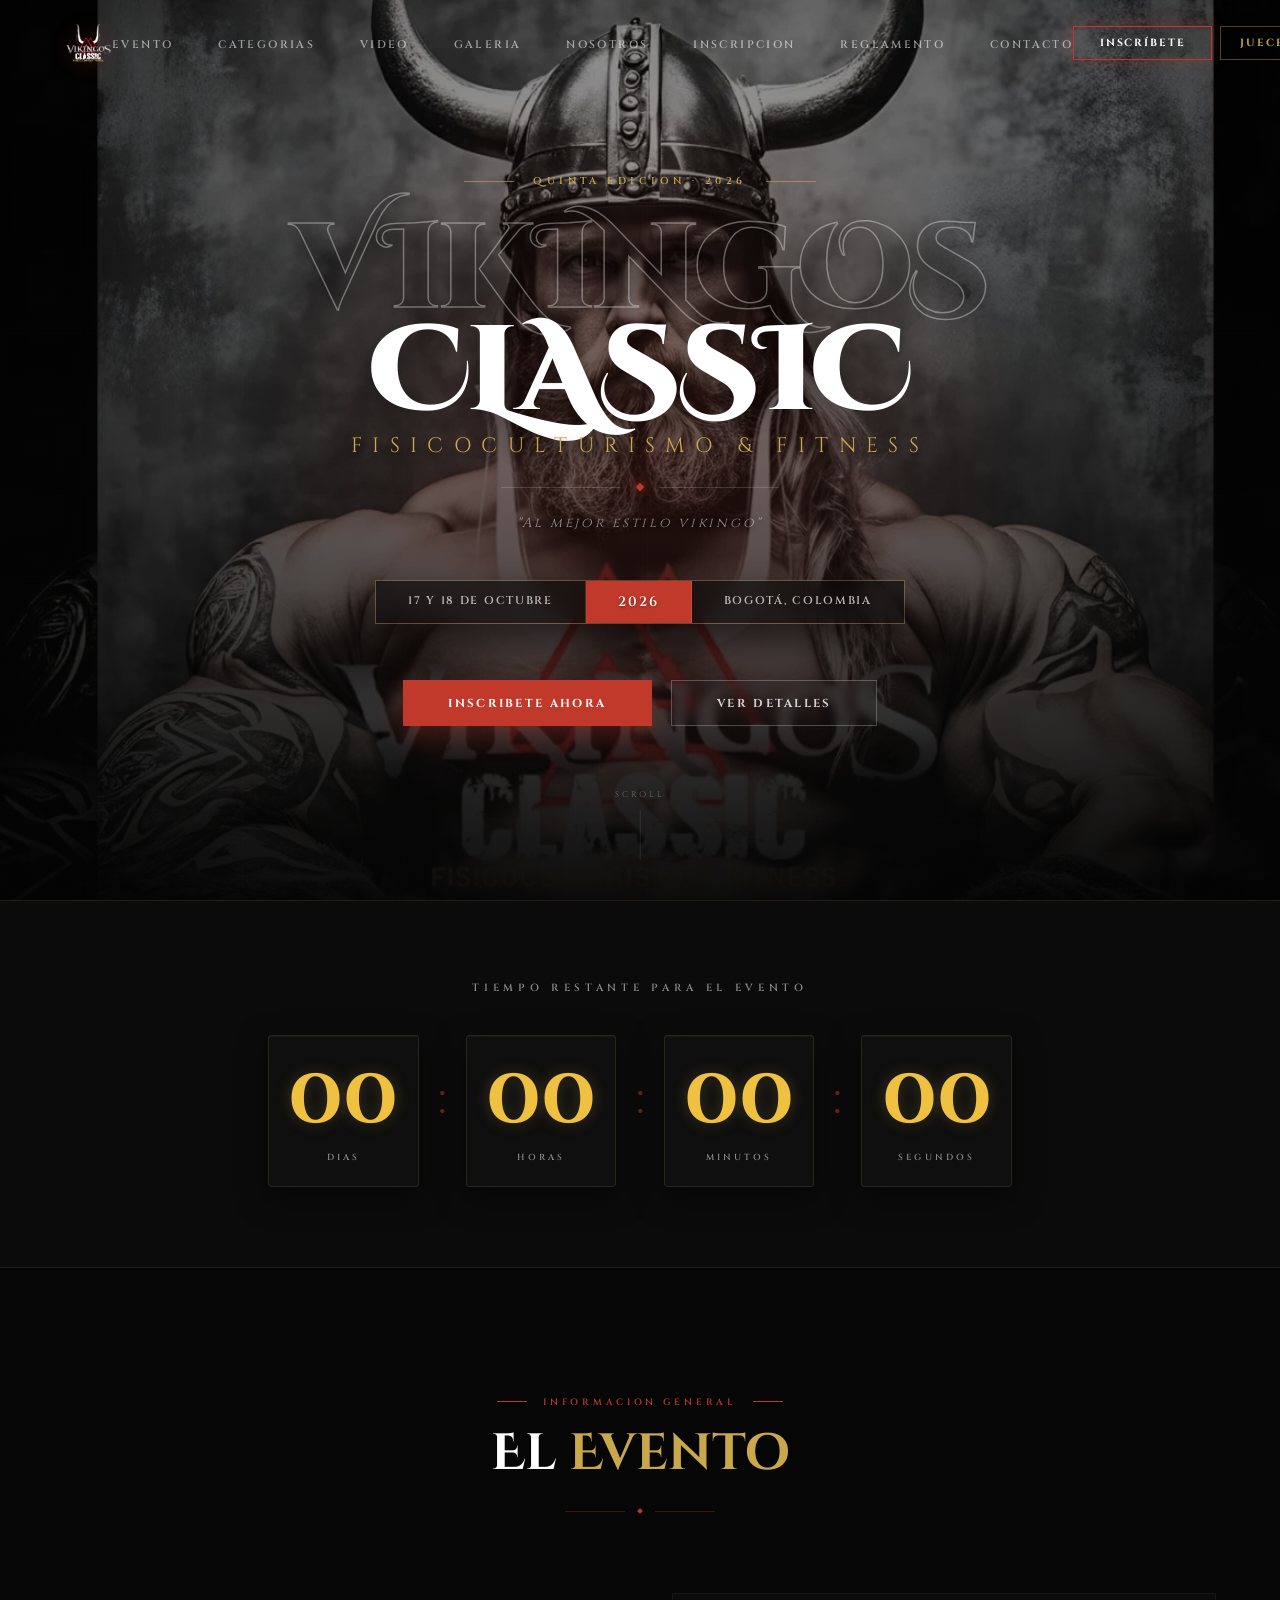
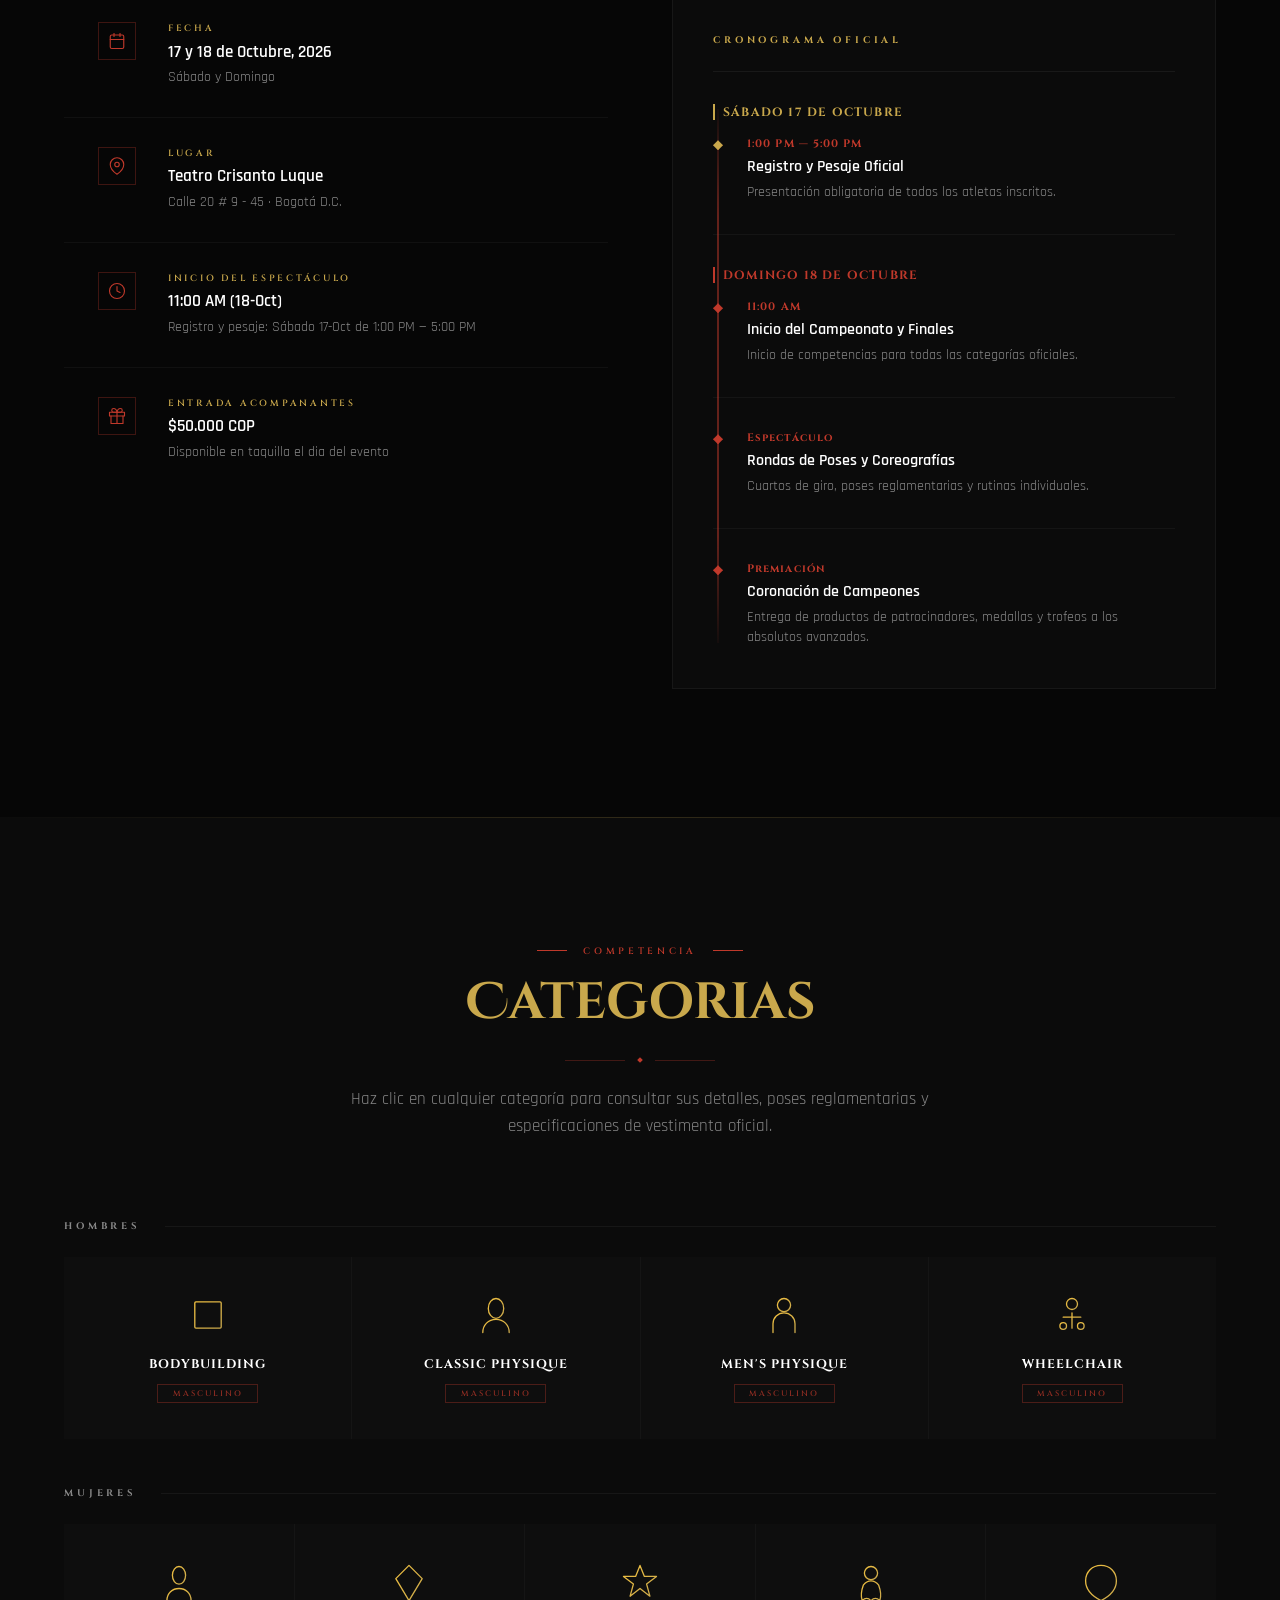
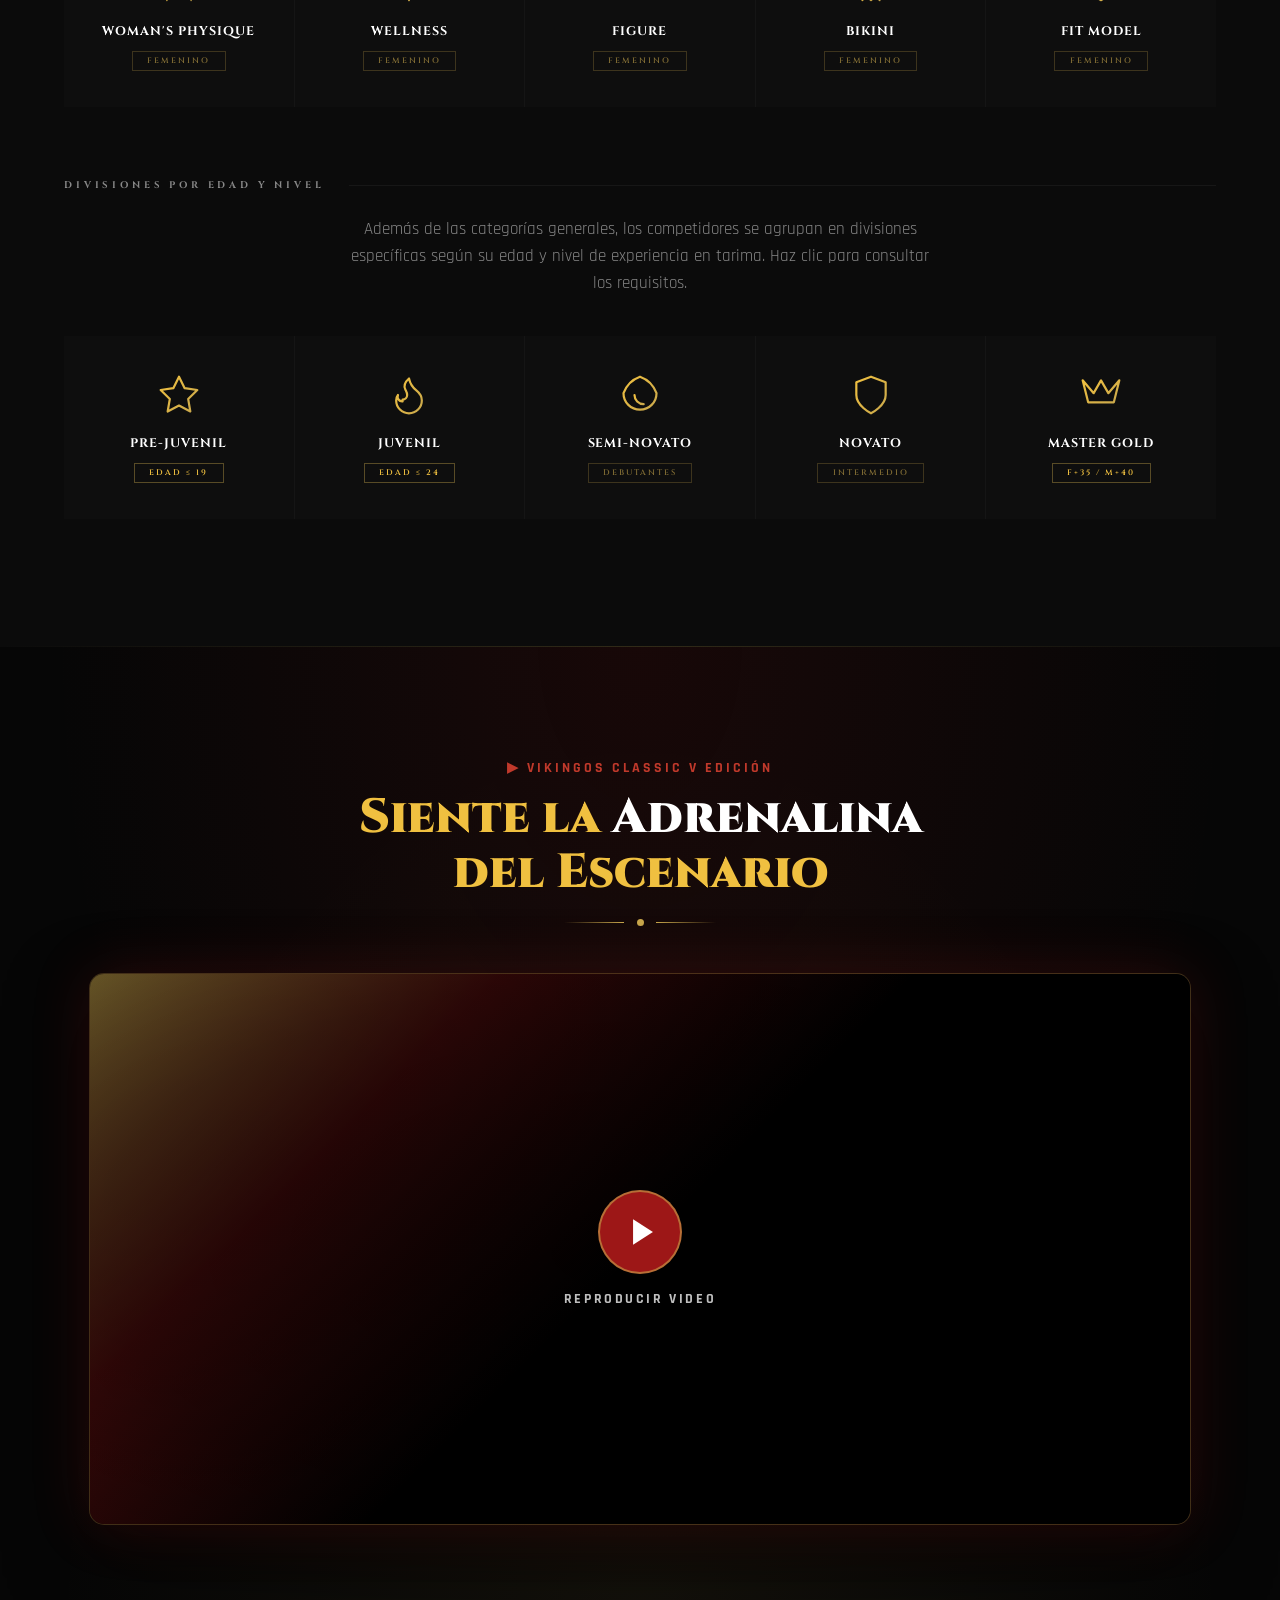
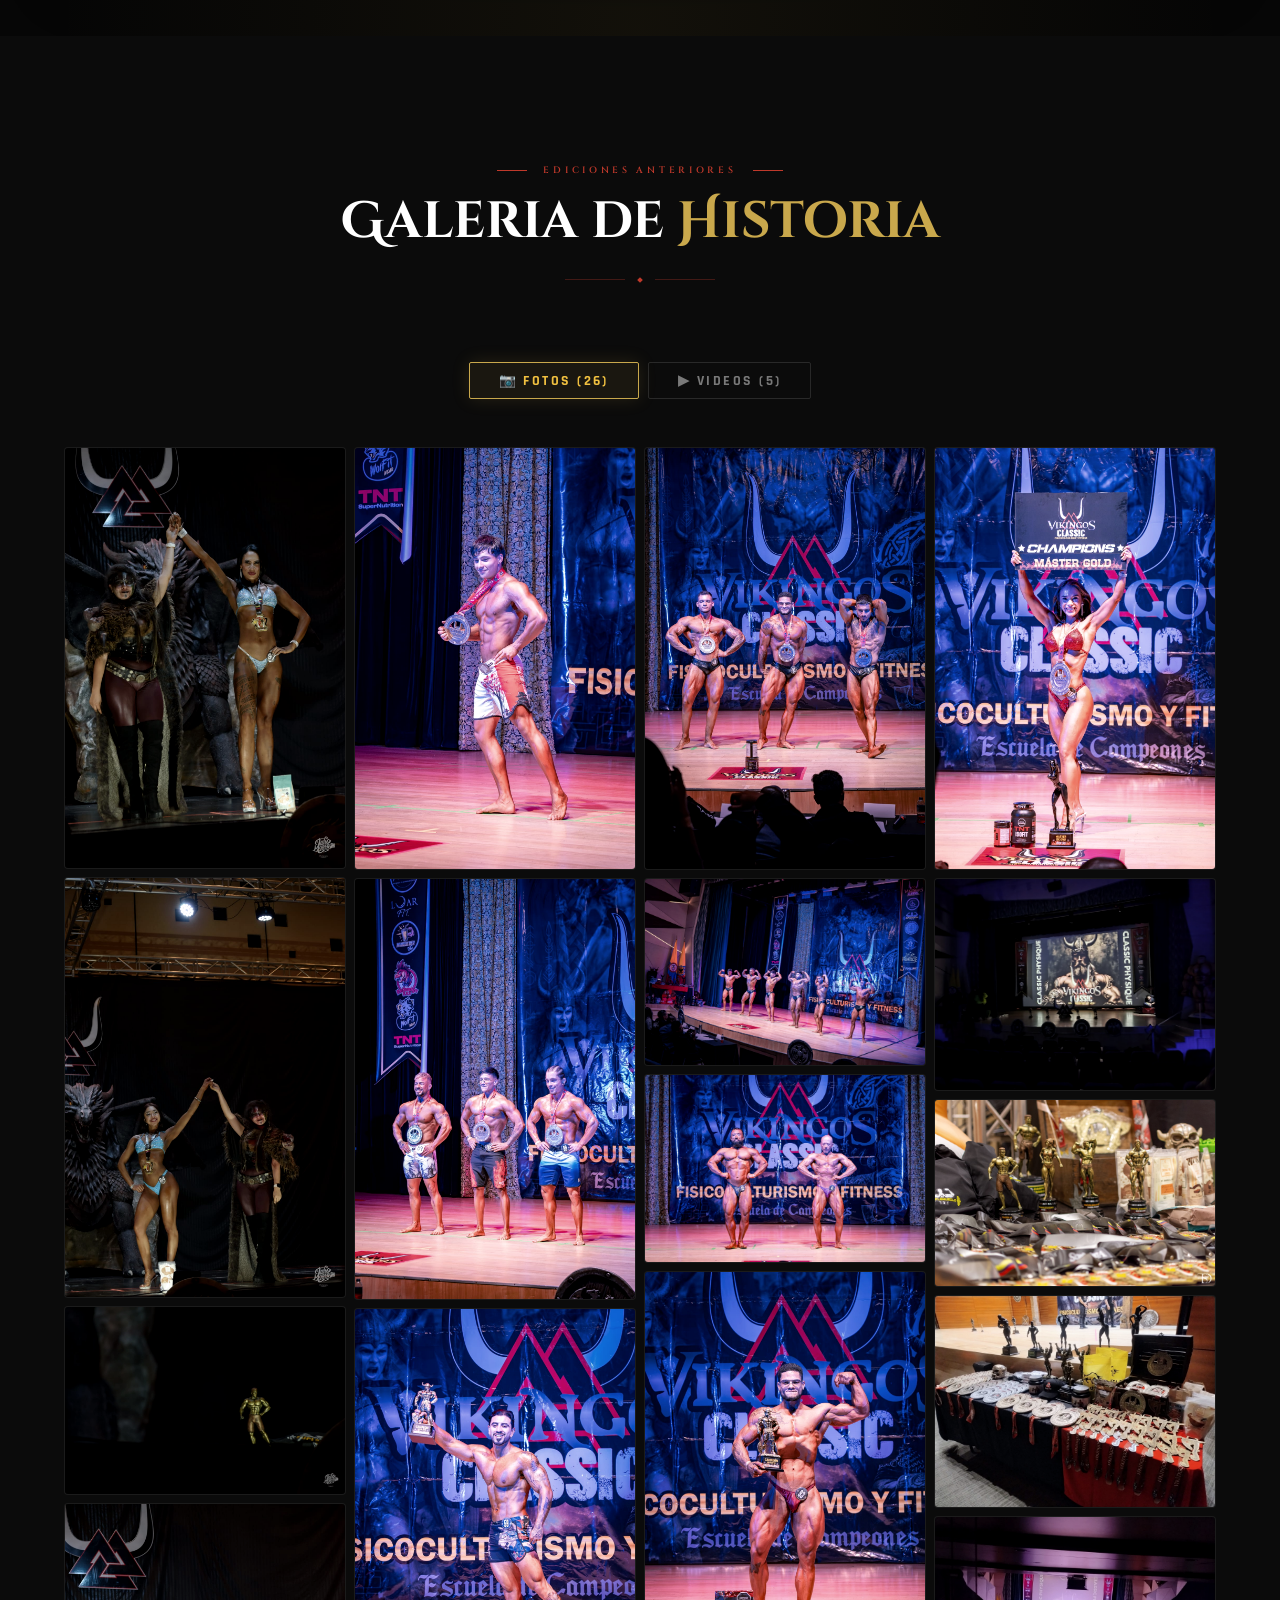
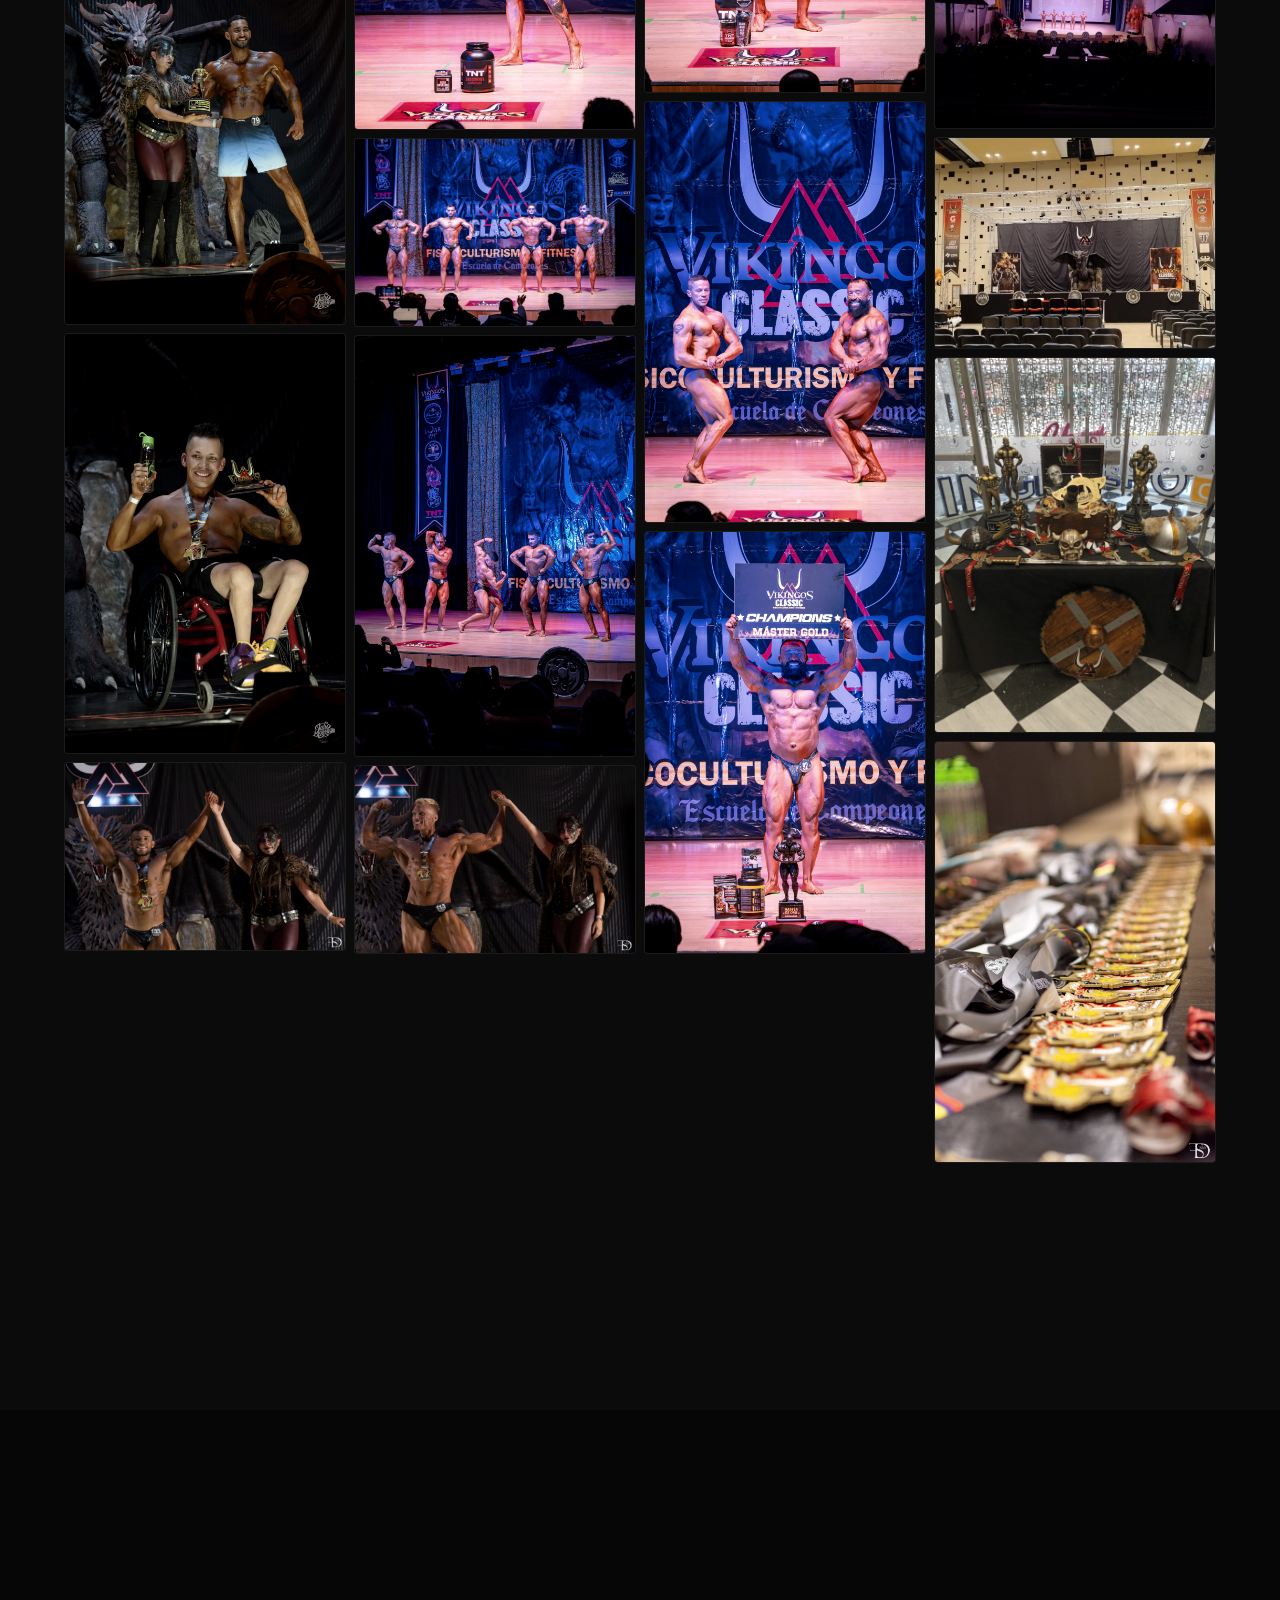
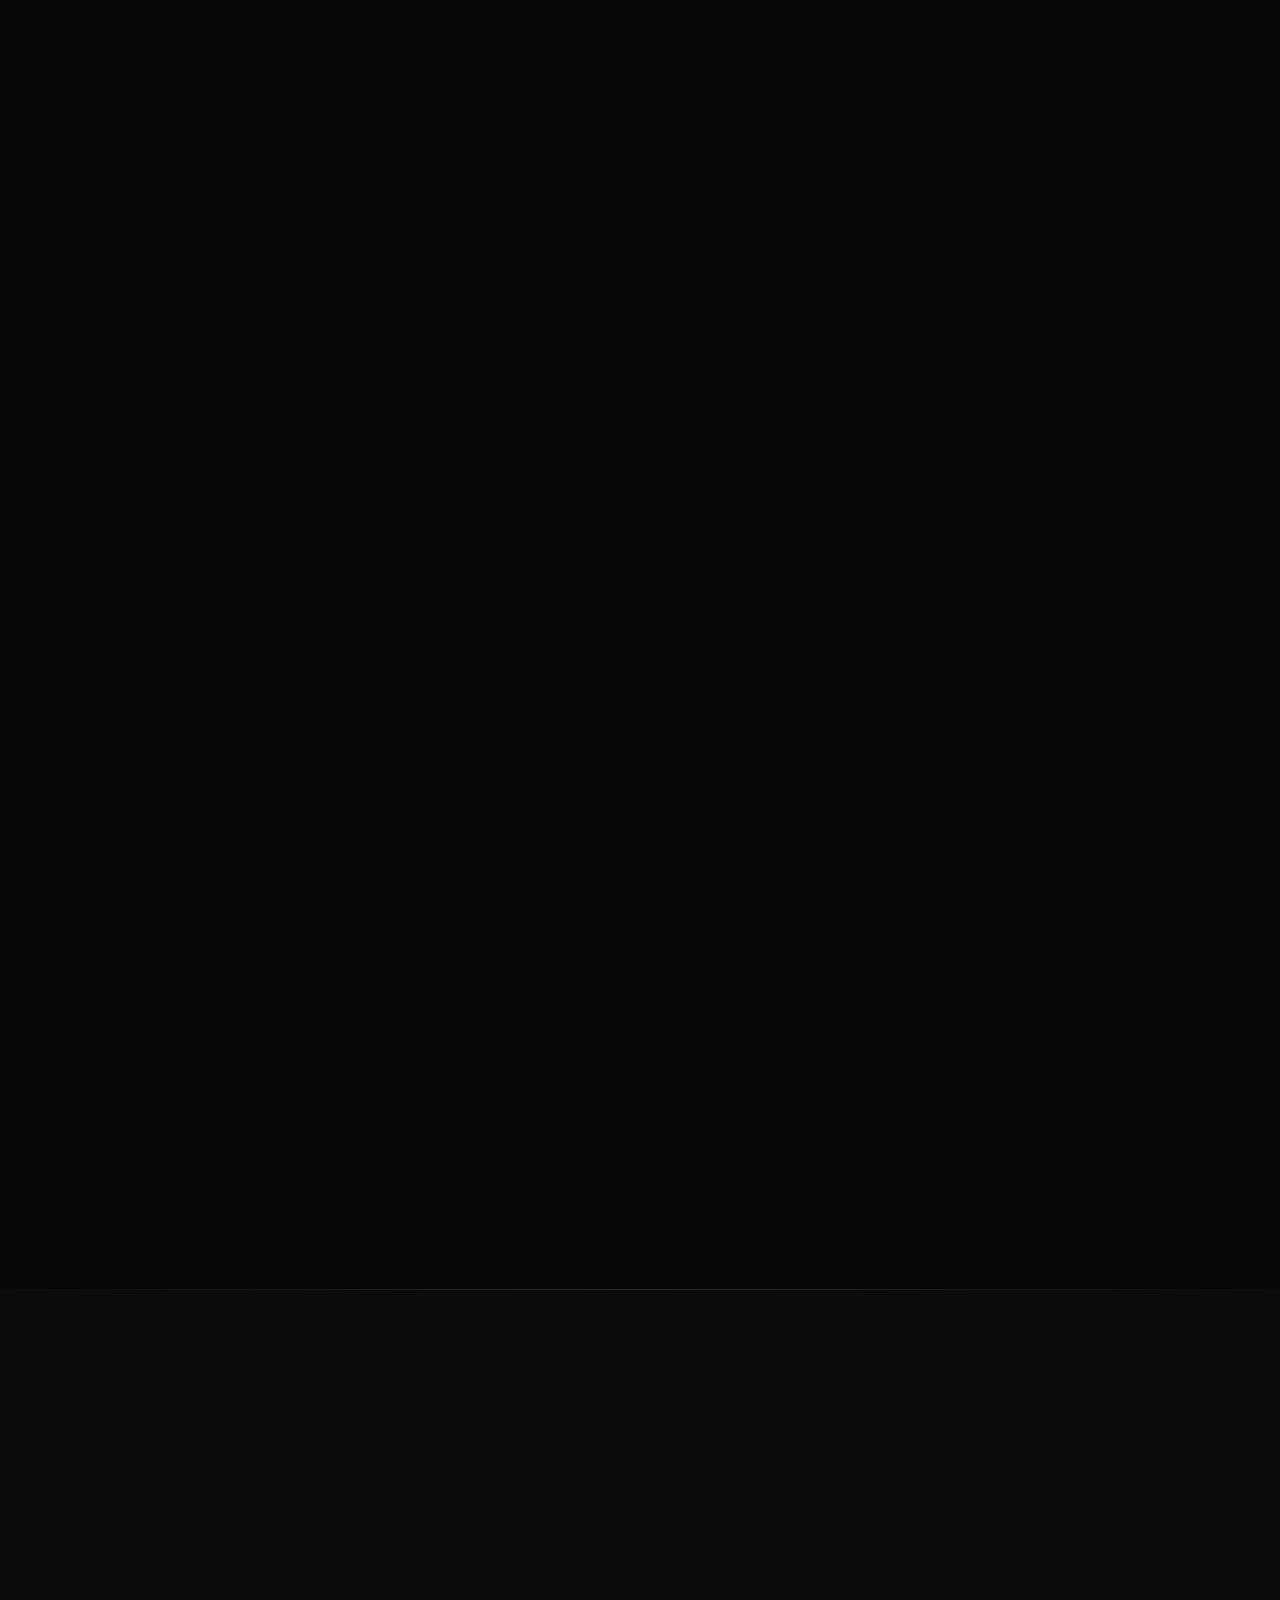
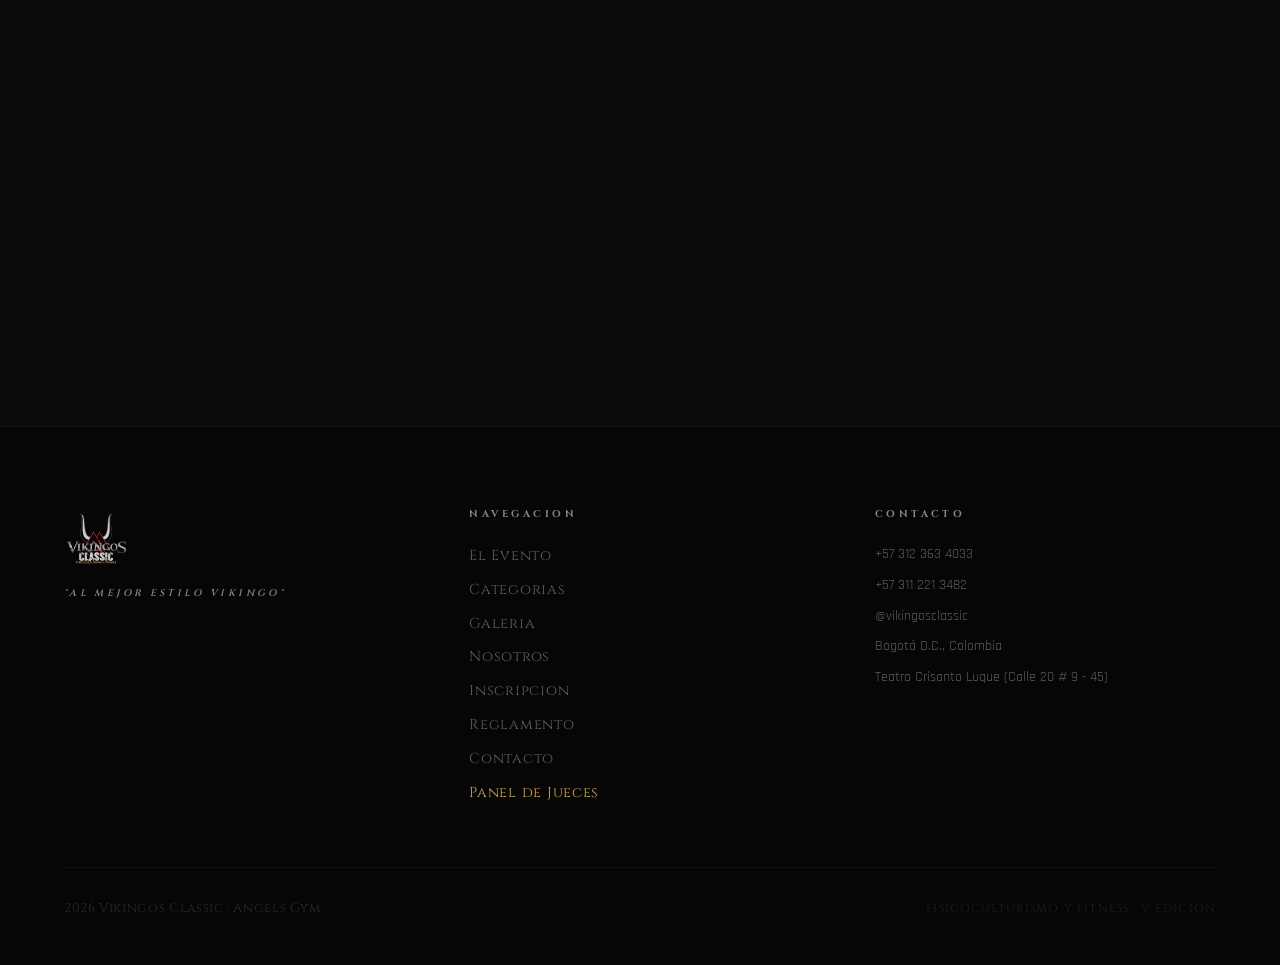
==== commit 99ffa429: "Align public navigation labels" ====
--- a/index.html
+++ b/index.html
@@ -1379,7 +1379,6 @@
     <li><a href="#inscripcion">Inscripcion</a></li>
     <li><a href="#reglamento">Reglamento</a></li>
     <li><a href="#contacto">Contacto</a></li>
-        <li><a href="javascript:void(0)" onclick="abrirPanelJueces()" style="color:var(--gold);">Panel de Jueces</a></li>
   </ul>
   <a href="javascript:void(0)" onclick="abrirInscripcion()" class="nav-cta" id="btnNavInscribirme">Inscríbete</a>
   <a href="javascript:void(0)" onclick="abrirPanelJueces()" class="nav-cta-panel" style="font-family:'Cinzel',serif;font-size:.65rem;font-weight:700;letter-spacing:.18em;text-transform:uppercase;border:1px solid rgba(201,168,76,.4);color:var(--gold);padding:.55rem 1.2rem;text-decoration:none;margin-left:8px;transition:0.3s;cursor:pointer;" title="Acceso a Jueces y Pesaje">Jueces</a>
@@ -1398,8 +1397,8 @@
   <a href="#inscripcion" onclick="toggleMenu()">Inscripcion</a>
   <a href="#reglamento" onclick="toggleMenu()">Reglamento</a>
   <a href="#contacto" onclick="toggleMenu()">Contacto</a>
-  <a href="javascript:void(0)" onclick="abrirInscripcion(); toggleMenu();" style="color:var(--red);">Inscríbete Oficial</a>
-  <a href="javascript:void(0)" onclick="abrirPanelJueces(); toggleMenu();" style="color:var(--gold);">Panel de Jueces</a>
+  <a href="javascript:void(0)" onclick="abrirInscripcion(); toggleMenu();" style="color:var(--red);">Inscríbete</a>
+  <a href="javascript:void(0)" onclick="abrirPanelJueces(); toggleMenu();" style="color:var(--gold);">Jueces</a>
 </div>
 
 <section id="hero">
@@ -2205,7 +2204,7 @@
   <div id="vistaInscripcion" style="display: none;">
     <header class="main-header">
       <div class="header-inner">
-        <div class="brand" onclick="volverAPaginaPrincipal()" style="cursor: pointer;" title="Volver a la Página Principal">
+        <div class="brand">
           <span class="brand-axe"></span>
           <div class="brand-text">
             <span class="brand-title">VIKINGOS CLASSIC</span>
@@ -2213,11 +2212,8 @@
           </div>
         </div>
         <nav class="nav-tabs">
-          <button type="button" class="nav-tab active" onclick="volverAPaginaPrincipal()">
-            ← Volver a la Página Principal
-          </button>
           <button type="button" class="nav-tab" onclick="abrirPanelJueces()">
-            Panel de Jueces
+            Jueces
           </button>
           <button type="button" class="nav-tab theme-toggle" id="themeToggleBtn" title="Cambiar modo oscuro/claro">
             <span class="theme-icon">🌓</span>
@@ -2476,13 +2472,13 @@
             <p class="field-hint">Sube una fotografía nítida o PDF del comprobante de transferencia bancaria (Máx. 10MB).</p>
             
             <div class="file-upload-box" id="comprobanteDropzone" role="group" tabindex="0" aria-label="Seleccionar comprobante de pago" aria-controls="regComprobante">
-              <input type="file" id="regComprobante" accept="image/jpeg,image/png,image/webp,.pdf"  required>
+              <input type="file" id="regComprobante" accept="image/jpeg,image/png,image/webp,.pdf" style="display: none;" required>
               <div class="upload-icon"></div>
               <p class="upload-text"><span class="solo-pc"><strong>Haz clic aquí para seleccionar archivo</strong> o arrástralo y suéltalo</span><span class="solo-movil"><strong>Toca aquí para subir la foto o el PDF</strong> del comprobante</span></p>
               <span class="upload-subtext">Formatos permitidos: JPG, PNG, WEBP, PDF (Hasta 10MB)</span>
               
-              <div id="comprobantePreviewContainer" class="preview-box" >
-                <img id="comprobanteImgPreview" src="" alt="Vista previa del comprobante" >
+              <div id="comprobantePreviewContainer" class="preview-box" hidden>
+                <img id="comprobanteImgPreview" alt="Vista previa del comprobante" hidden>
                 <div class="preview-details">
                   <span id="comprobanteFileName" class="file-name"></span>
                   <button type="button" id="removerComprobanteBtn" class="btn-remove-file">Quitar archivo</button>
@@ -2497,12 +2493,12 @@
             <p class="field-hint">Si tu categoría incluye coreografía / rutina individual libre, sube aquí tu pista en formato MP3 (Máx. 10MB).</p>
             
             <div class="file-upload-box audio-upload-box" id="musicaDropzone" role="group" tabindex="0" aria-label="Seleccionar pista MP3" aria-controls="regMusica">
-              <input type="file" id="regMusica" accept="audio/mp3,audio/mpeg" >
+              <input type="file" id="regMusica" accept="audio/mp3,audio/mpeg" style="display: none;">
               <div class="upload-icon"></div>
               <p class="upload-text"><strong>Selecciona tu pista de audio MP3</strong> (Opcional)</p>
               <span class="upload-subtext">Formato: MP3 (Duración máx. 60 a 90 segundos)</span>
 
-              <div id="musicaPreviewContainer" class="audio-preview-box" >
+              <div id="musicaPreviewContainer" class="audio-preview-box" hidden>
                 <span id="musicaFileName" class="file-name"></span>
                 <audio id="musicaAudioPreview" controls style="width: 100%; margin-top: 10px;"></audio>
                 <button type="button" id="removerMusicaBtn" class="btn-remove-file" style="margin-top: 8px;">Quitar audio</button>
@@ -2532,7 +2528,7 @@
       </div>
 
       <!-- Modal de Confirmación / Ticket de Atleta -->
-      <div id="registroModal" class="modal-overlay" >
+      <div id="registroModal" class="modal-overlay" hidden>
         <div class="modal-card">
           <div class="modal-header">
             <span class="modal-axe"></span>
--- a/styles.css
+++ b/styles.css
@@ -46,6 +46,22 @@
   padding: 0;
 }
 
+:focus-visible {
+  outline: 2px solid var(--gold-accent);
+  outline-offset: 3px;
+}
+
+@media (prefers-reduced-motion: reduce) {
+  *,
+  *::before,
+  *::after {
+    scroll-behavior: auto !important;
+    animation-duration: 0.01ms !important;
+    animation-iteration-count: 1 !important;
+    transition-duration: 0.01ms !important;
+  }
+}
+
 body.modo-inscripcion,
 body.modo-panel {
   font-family: 'Outfit', sans-serif;
@@ -170,6 +186,32 @@
   width: 100%;
   margin: 0 auto;
   padding: 40px 20px 80px;
+}
+
+.back-nav-container {
+  display: flex;
+  justify-content: flex-start;
+  margin: 0 0 20px;
+}
+
+.btn-back-home {
+  display: inline-flex;
+  align-items: center;
+  justify-content: center;
+  min-height: 42px;
+  padding: 10px 18px;
+  border: 1px solid var(--border-color);
+  border-radius: 999px;
+  background: rgba(169, 79, 74, 0.2);
+  color: var(--text-main);
+  font: 600 14px 'Outfit', sans-serif;
+  cursor: pointer;
+  transition: var(--transition);
+}
+
+.btn-back-home:hover {
+  background: var(--primary-red);
+  border-color: var(--primary-light);
 }
 
 .content-section {
@@ -706,6 +748,13 @@
   z-index: 999;
   padding: 20px;
   animation: fadeIn 0.3s ease;
+}
+
+.modal-overlay[hidden],
+.preview-box[hidden],
+.audio-preview-box[hidden],
+#comprobanteImgPreview[hidden] {
+  display: none !important;
 }
 
 @keyframes fadeIn {
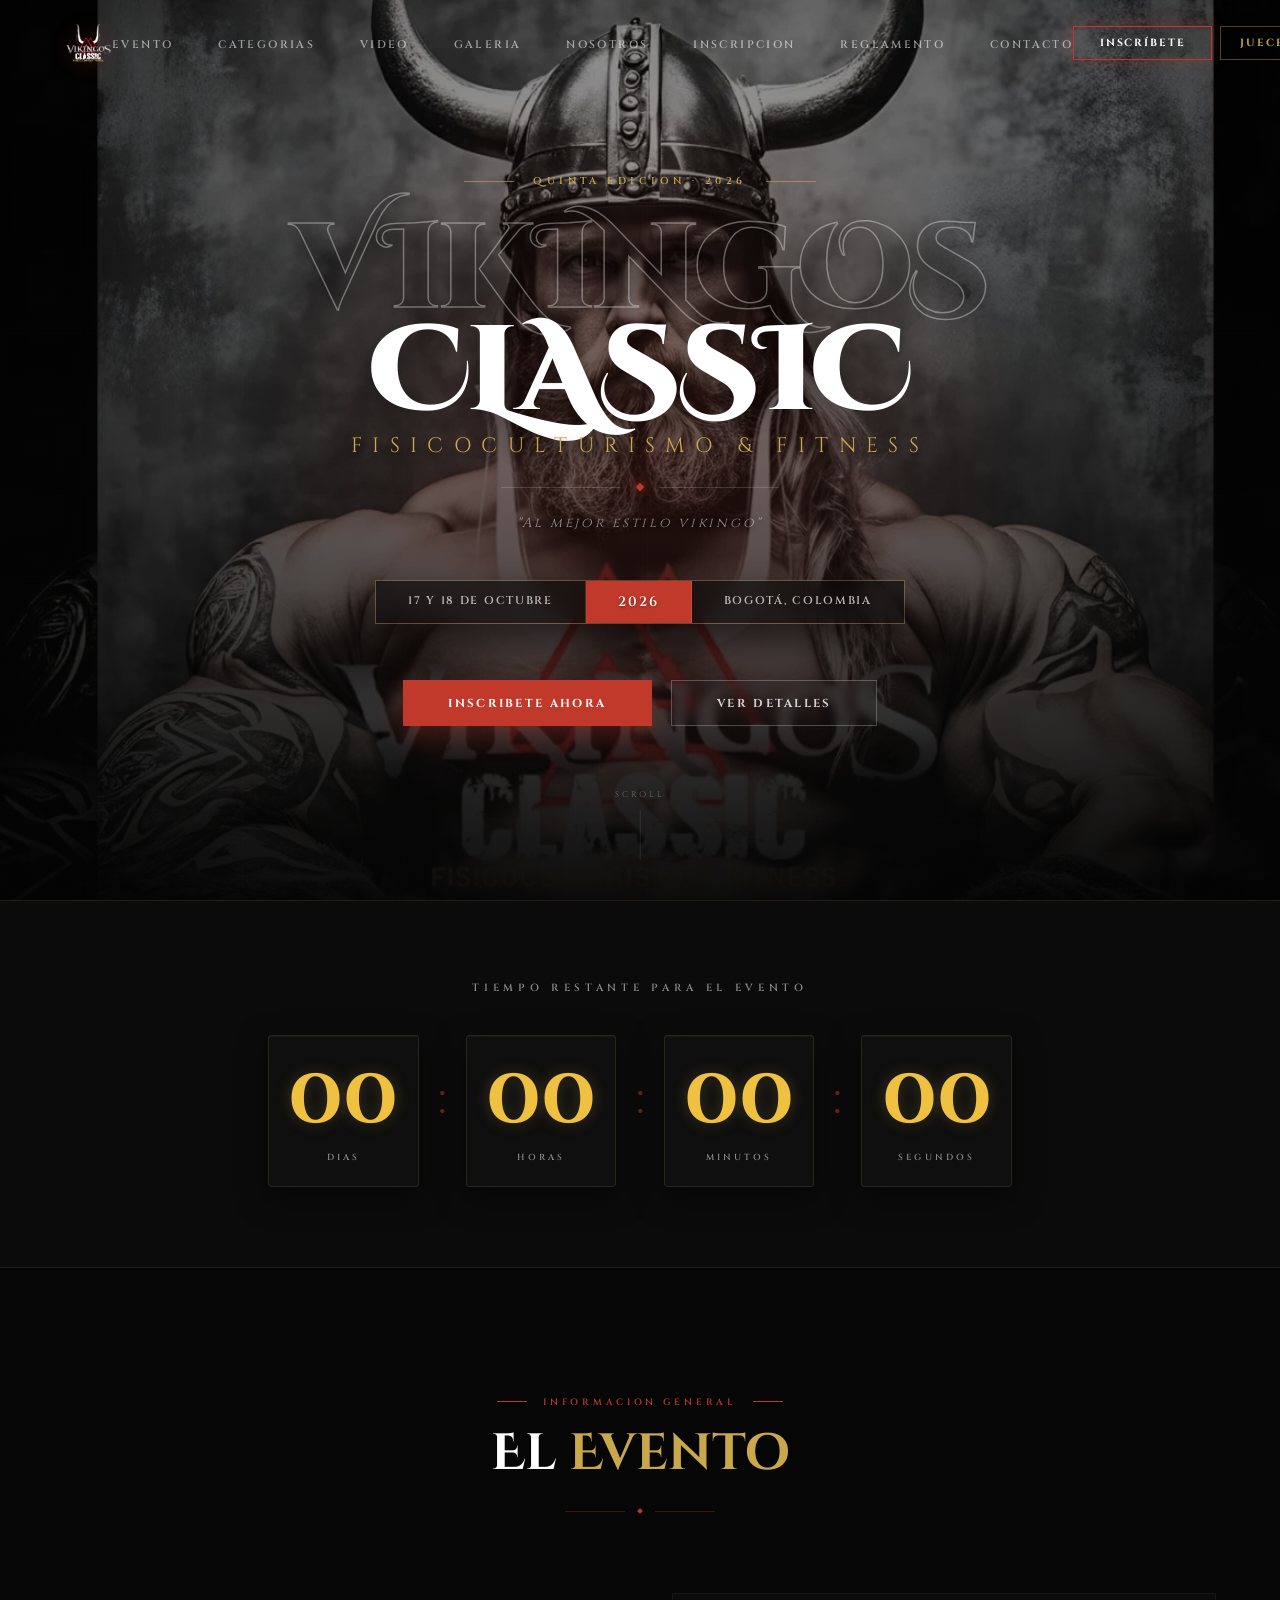
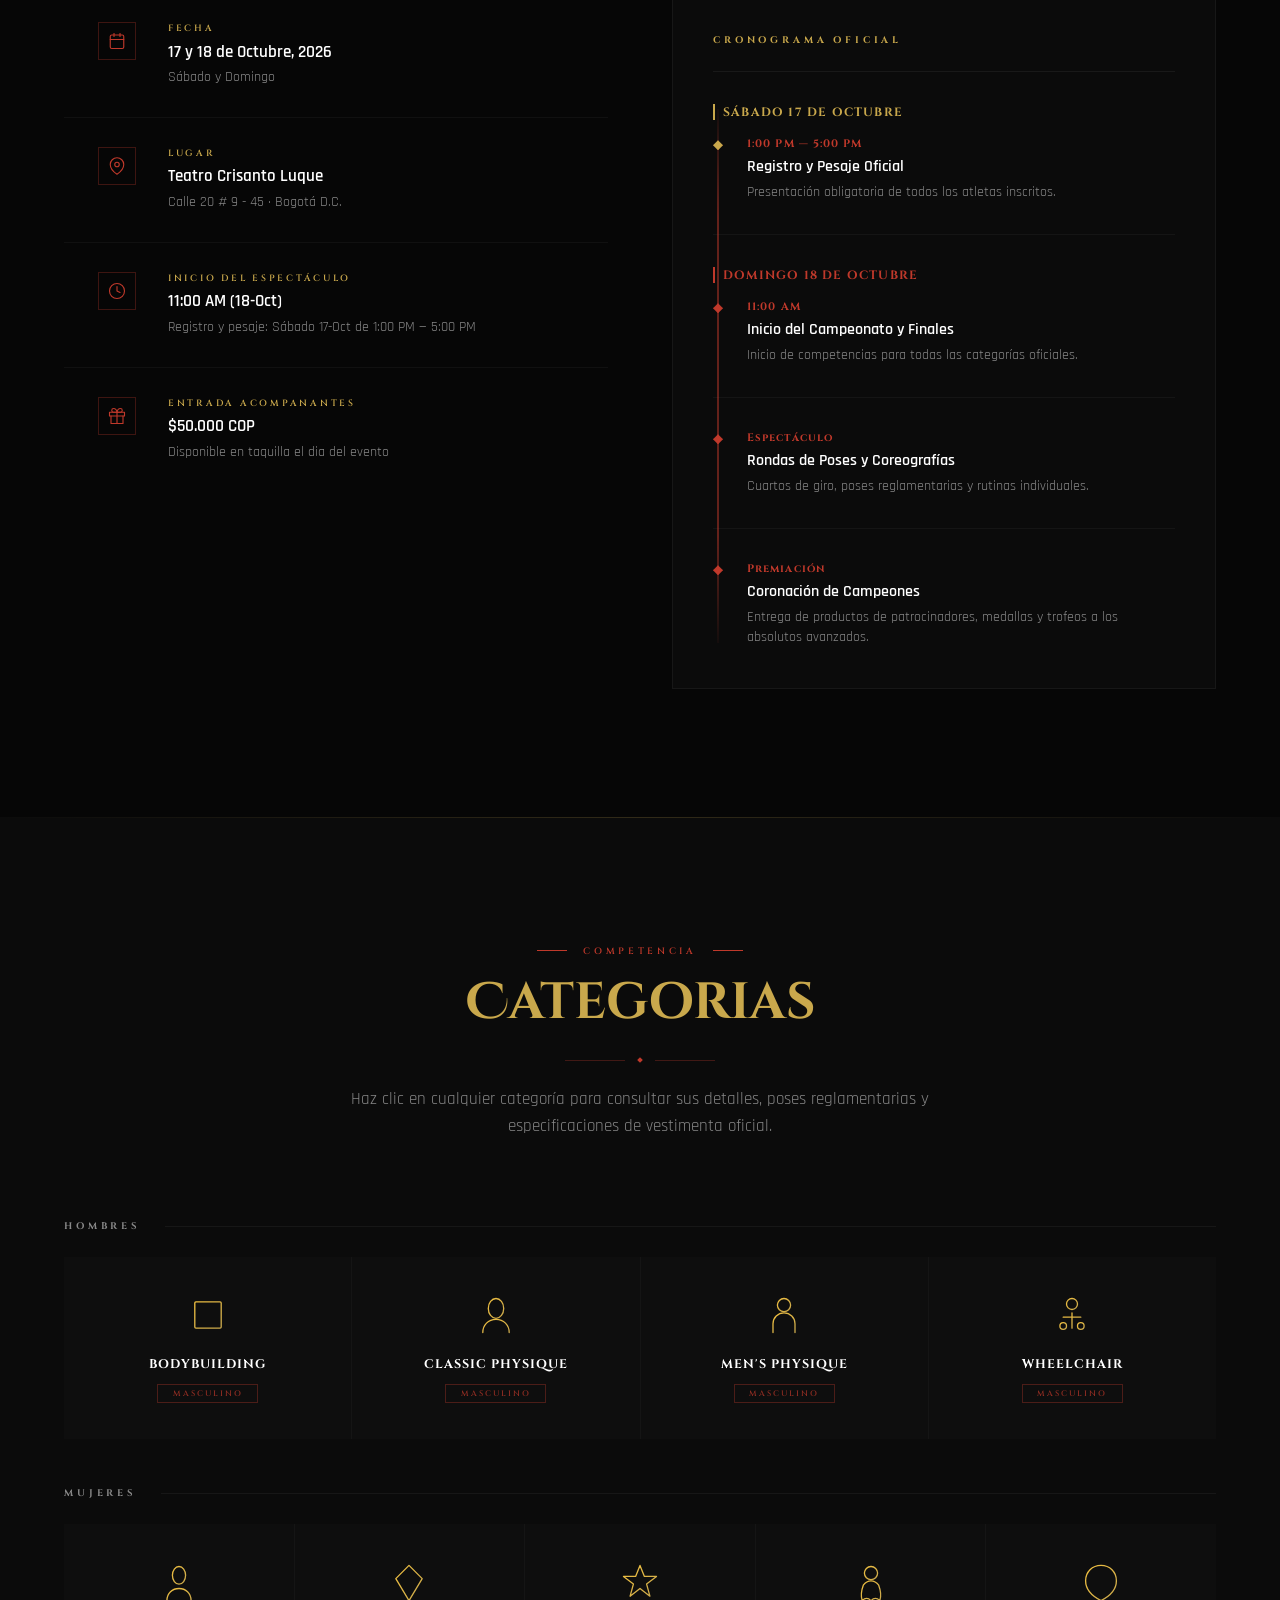
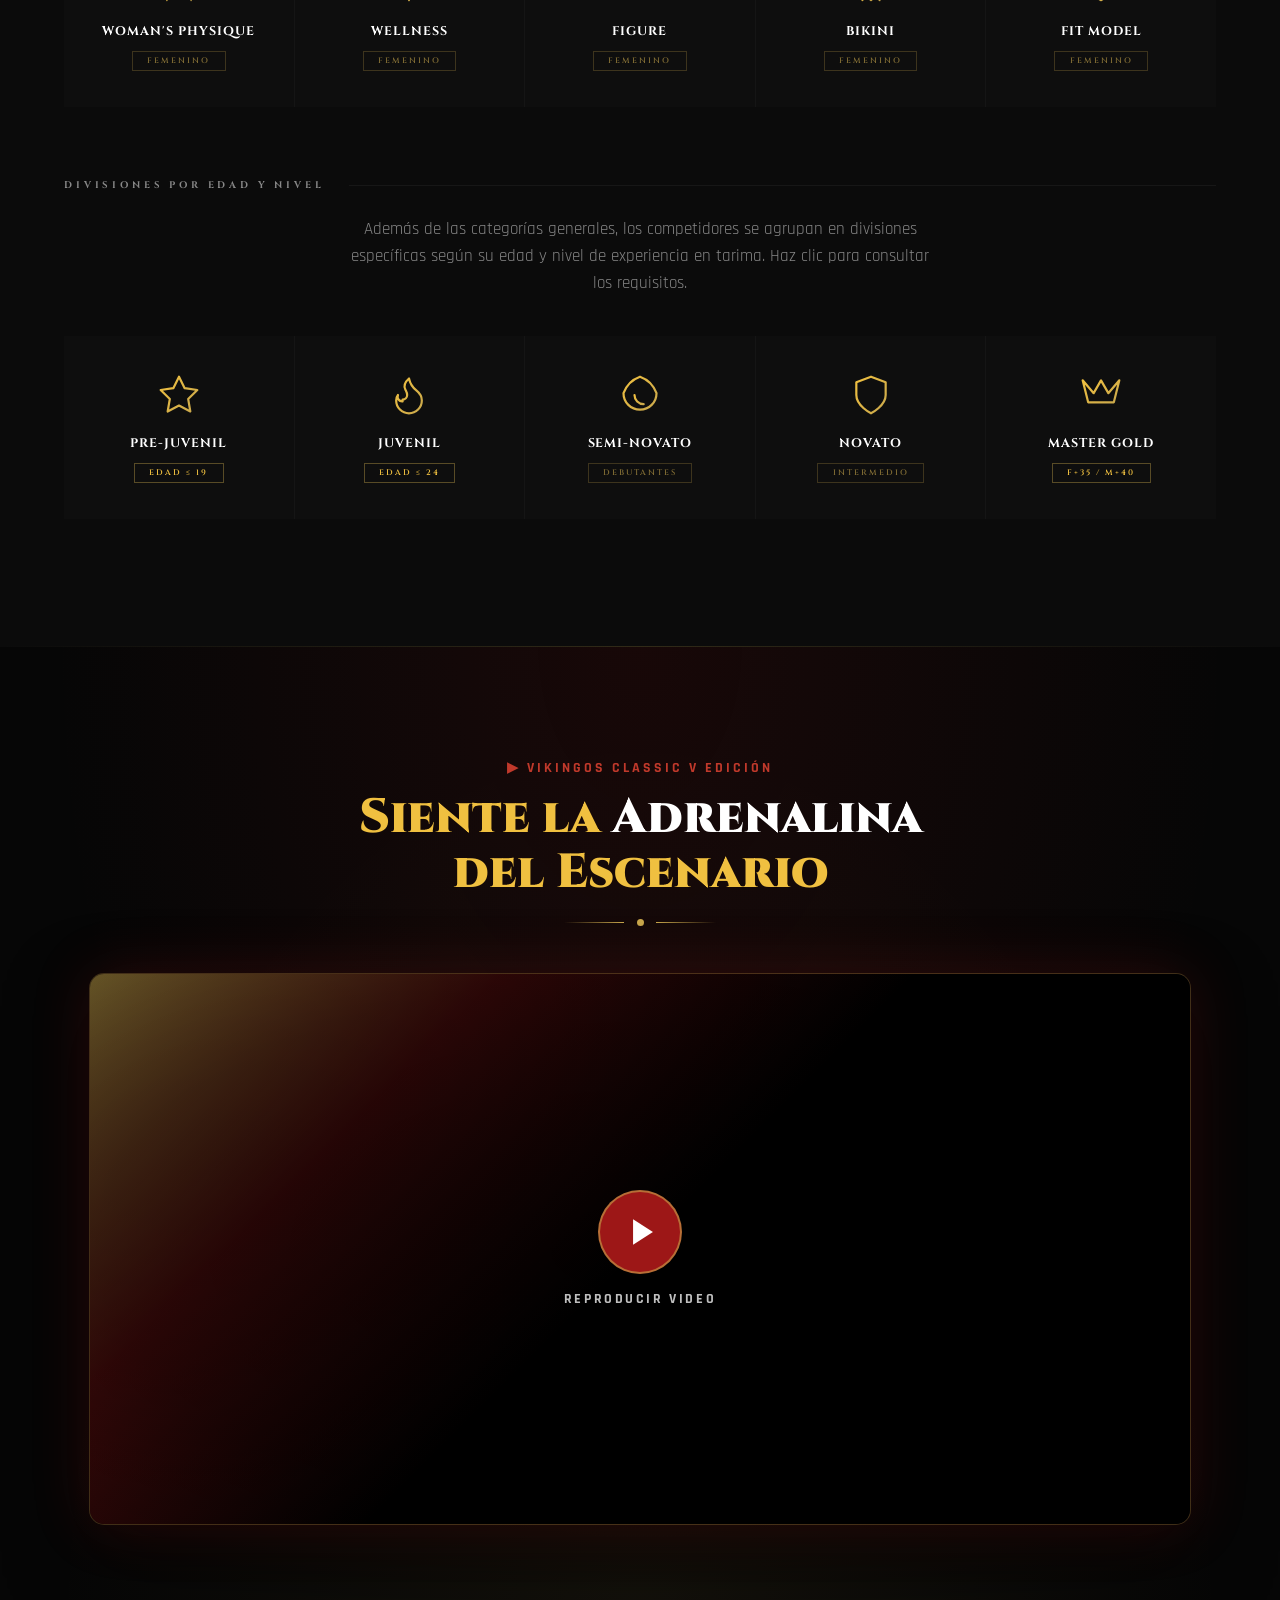
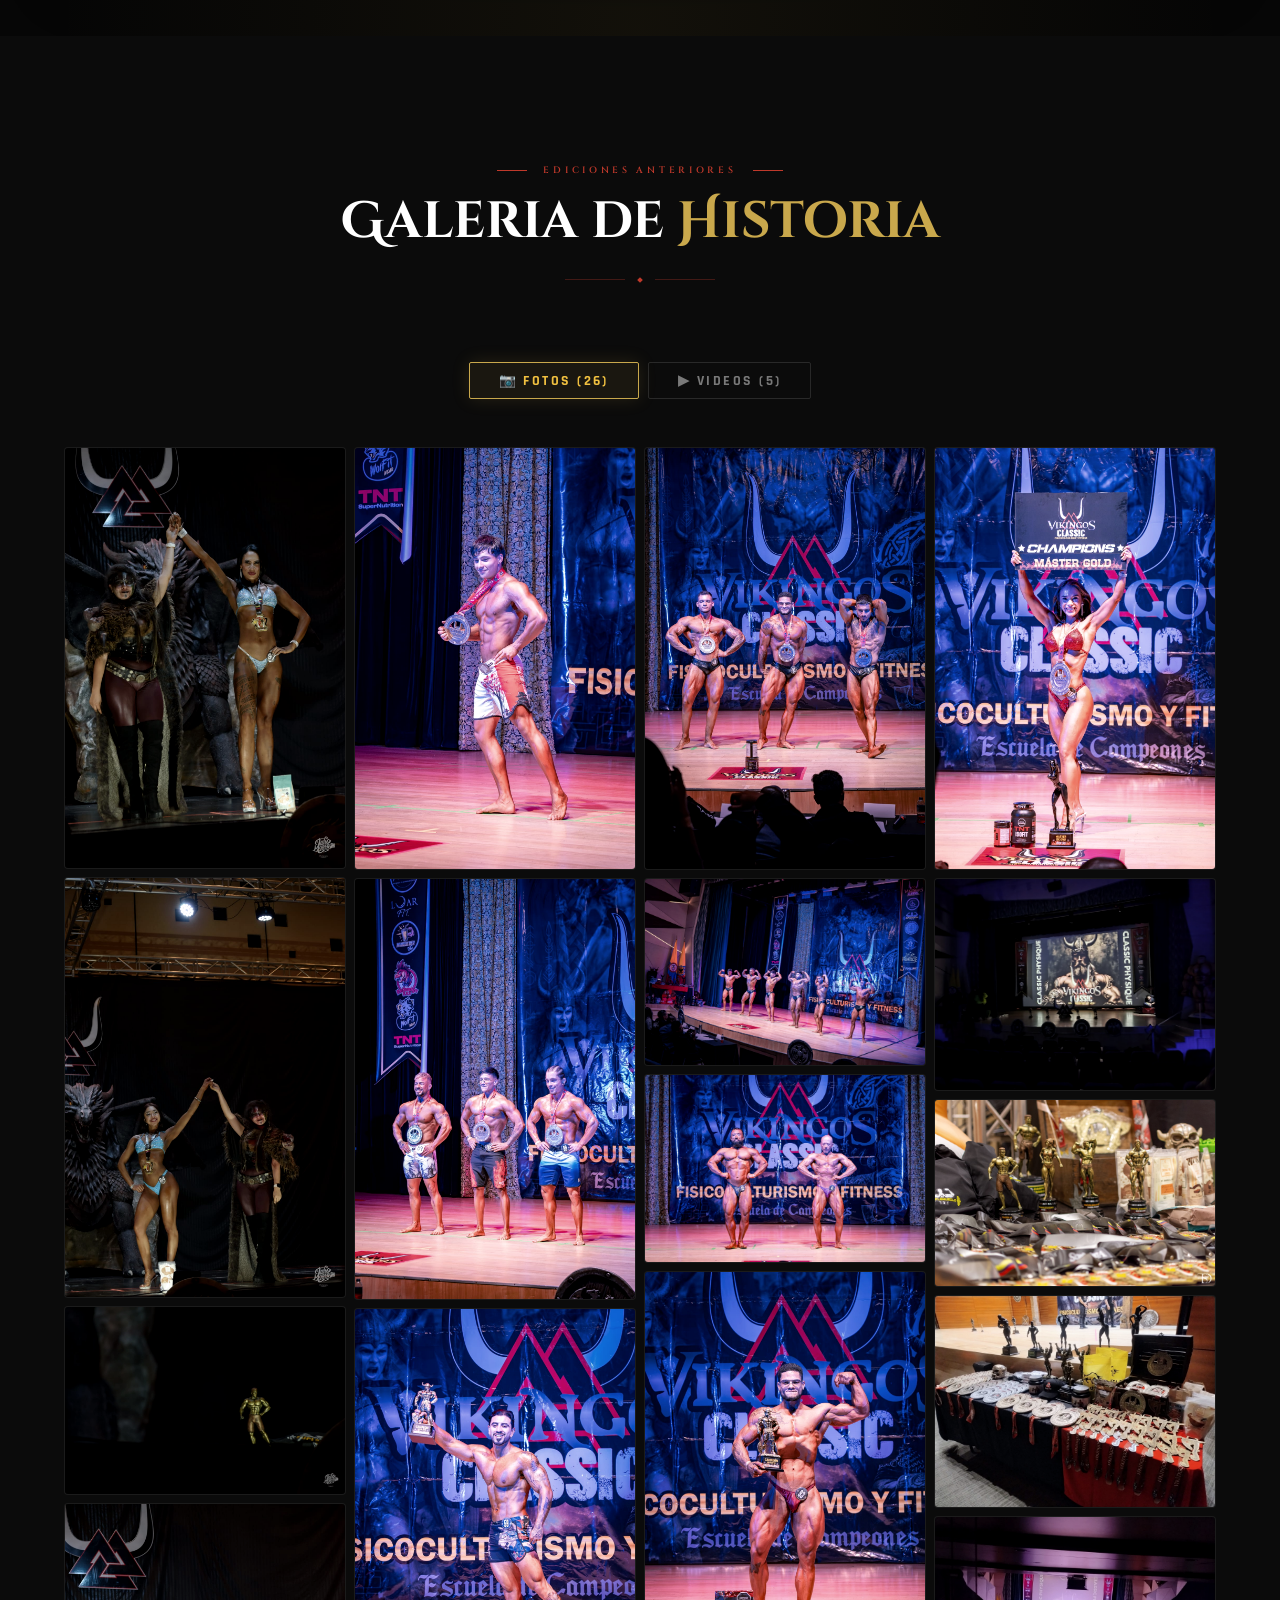
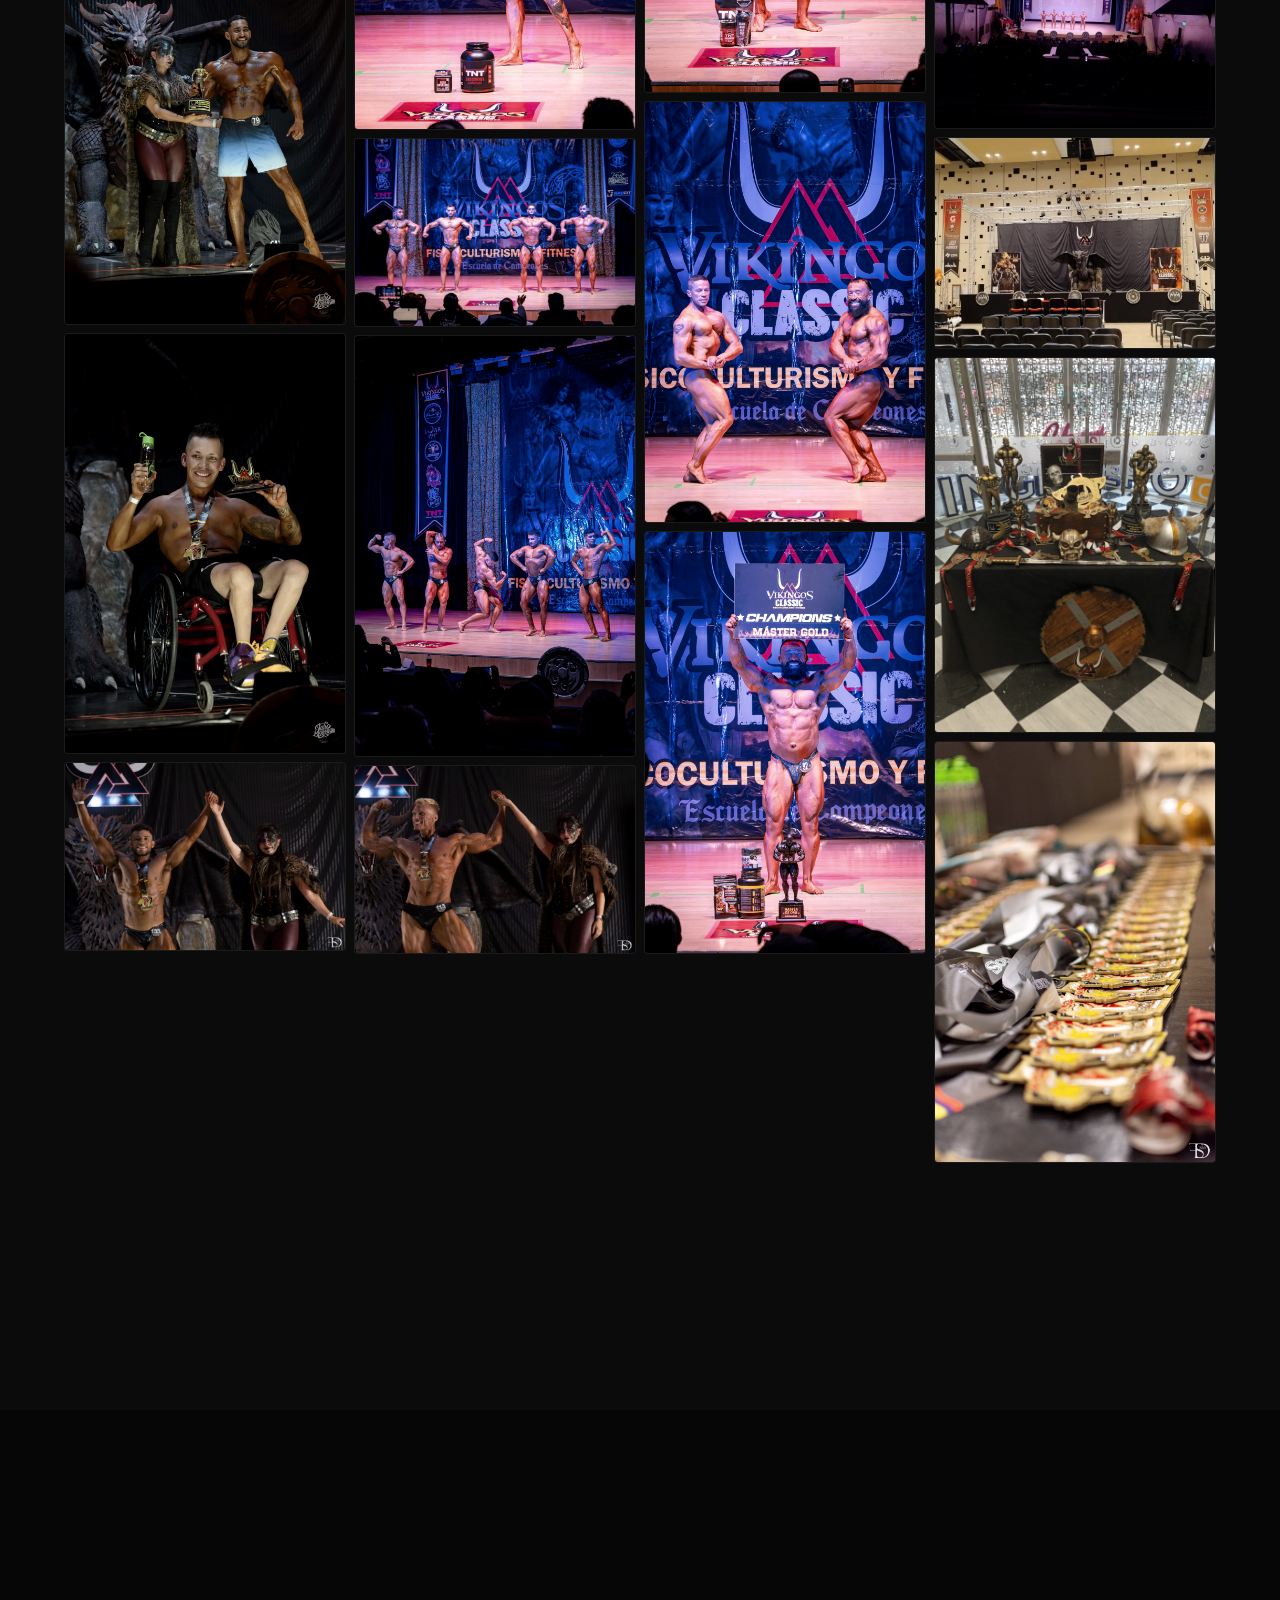
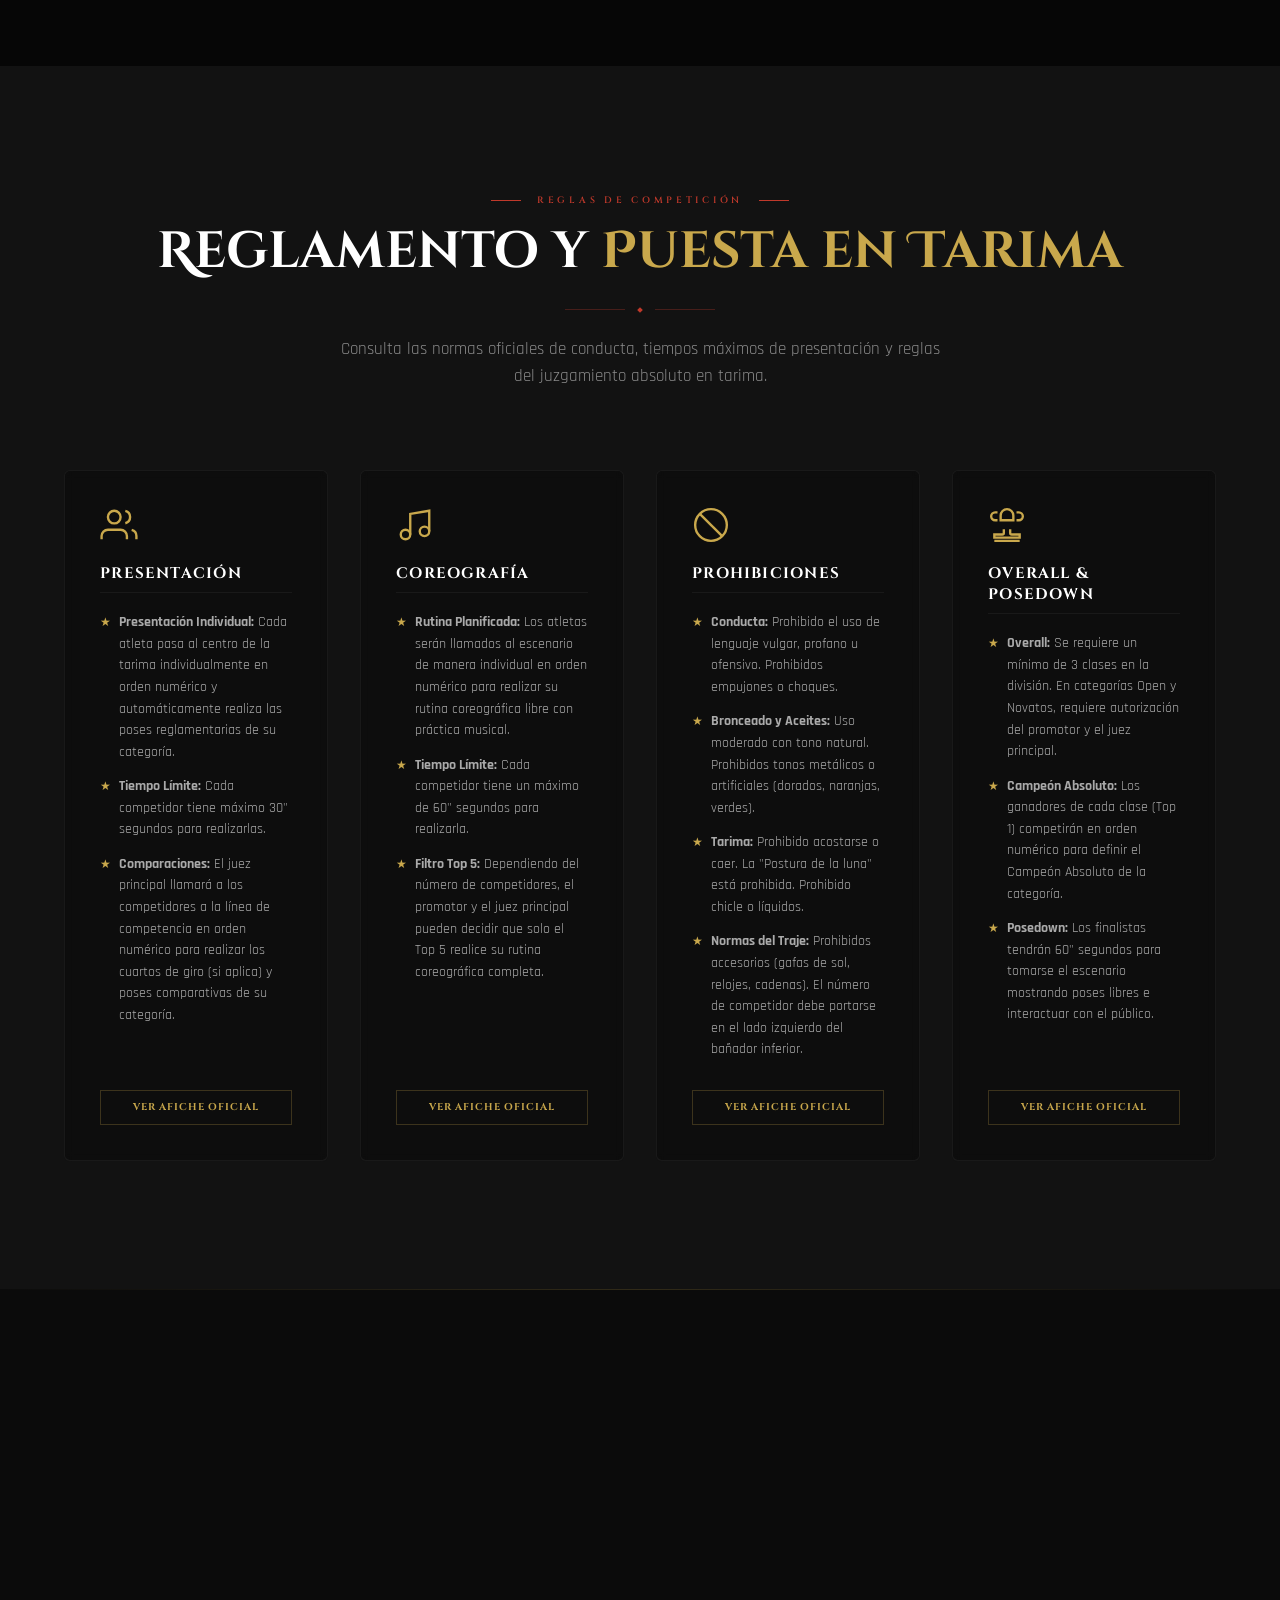
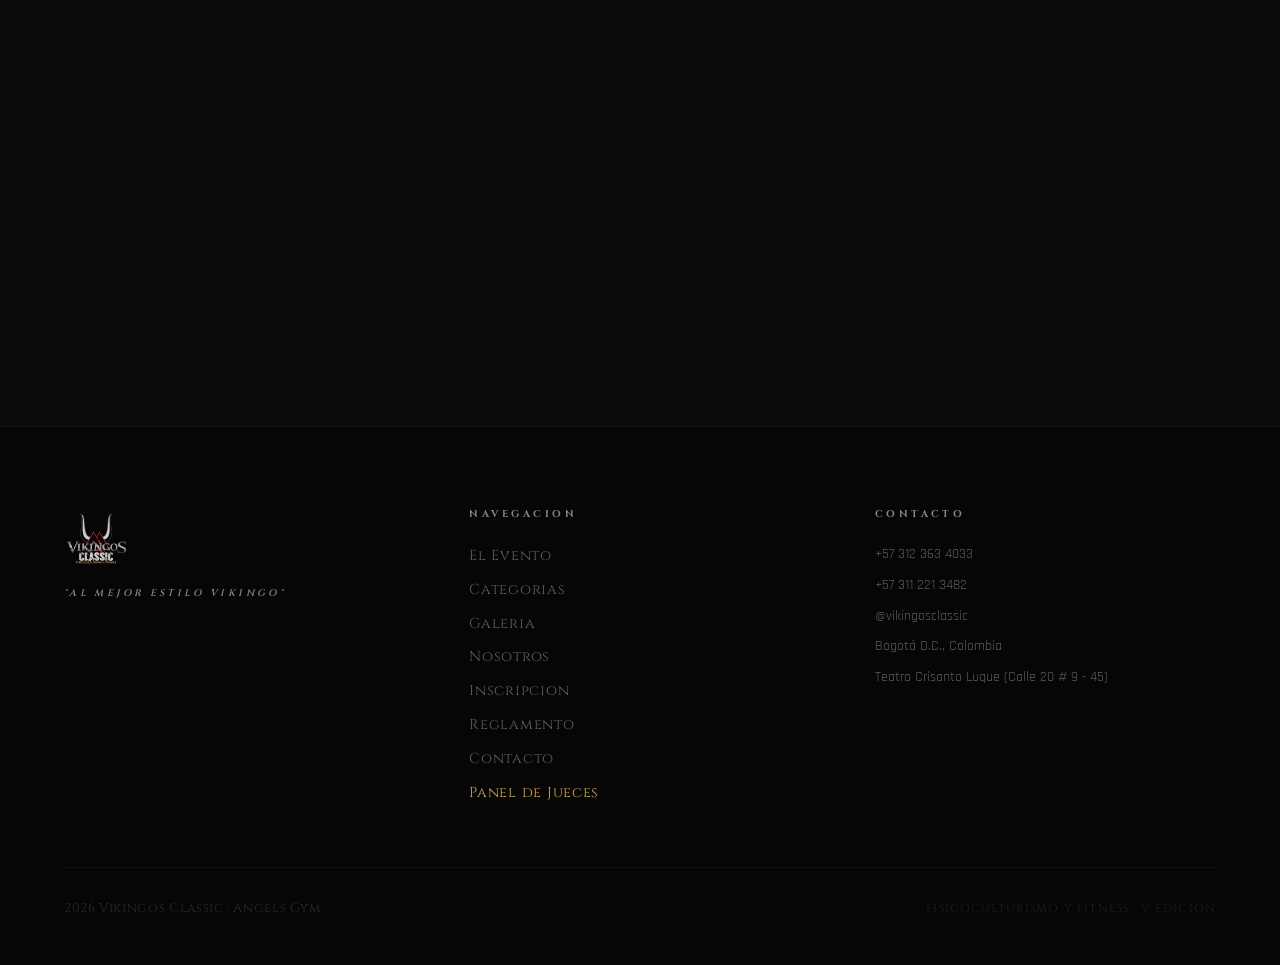
==== commit 9251639e: "Set Vikingos branding for search results" ====
--- a/index.html
+++ b/index.html
@@ -1,11 +1,30 @@
-<!DOCTYPE html>
-<html lang="es">
 <!DOCTYPE html>
 <html lang="es">
 <head>
 <meta charset="UTF-8"/>
 <meta name="viewport" content="width=device-width, initial-scale=1.0"/>
 <title>Vikingos Classic — Fisicoculturismo y Fitness</title>
+<meta name="description" content="Vikingos Classic Bogotá 2026: evento de fisicoculturismo y fitness. Conoce las categorías, el reglamento y cómo inscribirte."/>
+<link rel="canonical" href="https://vikingosclassic.com/"/>
+<link rel="icon" href="/apple-touch-icon.png" type="image/png" sizes="180x180"/>
+<link rel="icon" href="/favicon-32.png" type="image/png" sizes="32x32"/>
+<link rel="shortcut icon" href="/favicon.ico"/>
+<link rel="apple-touch-icon" href="/apple-touch-icon.png" sizes="180x180"/>
+<meta property="og:type" content="website"/>
+<meta property="og:site_name" content="Vikingos Classic"/>
+<meta property="og:title" content="Vikingos Classic Bogotá 2026"/>
+<meta property="og:description" content="Evento de fisicoculturismo y fitness en Bogotá. Conoce las categorías, el reglamento y cómo inscribirte."/>
+<meta property="og:url" content="https://vikingosclassic.com/"/>
+<meta property="og:locale" content="es_CO"/>
+<script type="application/ld+json">
+{
+  "@context": "https://schema.org",
+  "@type": "WebSite",
+  "name": "Vikingos Classic",
+  "alternateName": ["Vikingos Classic Bogotá", "vikingosclassic.com"],
+  "url": "https://vikingosclassic.com/"
+}
+</script>
 <link rel="preconnect" href="https://fonts.googleapis.com"/>
 <link rel="preconnect" href="https://fonts.gstatic.com" crossorigin/>
 <link href="https://fonts.googleapis.com/css2?family=Cinzel+Decorative:wght@700;900&family=Cinzel:wght@400;600;700&family=Rajdhani:wght@400;500;600;700&display=swap" rel="stylesheet"/>
@@ -23,12 +42,12 @@
 ::-webkit-scrollbar{width:4px;}
 ::-webkit-scrollbar-track{background:var(--dark);}
 ::-webkit-scrollbar-thumb{background:var(--red);border-radius:2px;}
-nav{
+#navbar{
   position:fixed;top:0;left:0;right:0;z-index:1000;
   display:flex;align-items:center;justify-content:space-between;
   padding:1.2rem 5vw;transition:background .4s,padding .3s,box-shadow .4s;
 }
-nav.scrolled{
+#navbar.scrolled{
   background:rgba(6,6,6,.85);
   backdrop-filter:blur(15px);
   -webkit-backdrop-filter:blur(15px);
@@ -653,7 +672,7 @@
   }
 }
 @media(max-width:768px){
-  .nav-links,.nav-cta{display:none;}
+  .nav-links,.nav-cta,.nav-cta-panel{display:none;}
   .hamburger{display:flex;}
   .social-row{grid-template-columns:1fr;}
   .gallery-mosaic{grid-template-columns:1fr 1fr;grid-template-rows:auto;}
@@ -669,6 +688,29 @@
   .cd-sep{display:none;}
   .cd-flex{gap:0.5rem;}
   .cd-unit-block{min-width:80px;padding:1rem 0.6rem;}
+}
+@media(max-width:1100px){
+  #navbar{padding:1rem 4vw;gap:1rem;}
+  .nav-links,.nav-cta,.nav-cta-panel{display:none;}
+  .hamburger{display:flex;}
+  .mobile-menu{gap:clamp(.75rem,2.5vh,1.5rem);padding:5rem 1.5rem 2rem;overflow-y:auto;}
+  .mobile-menu a{font-size:clamp(.9rem,3vw,1.1rem);}
+}
+@media(max-width:600px){
+  #hero{min-height:100svh;}
+  .hero-content{width:100%;padding:5rem 1rem 4rem;}
+  .hero-eyebrow{gap:.6rem;margin-bottom:1.25rem;}
+  .eyebrow-text{font-size:.55rem;letter-spacing:.25em;}
+  .eyebrow-line{width:28px;}
+  .hero-title{font-size:clamp(2.8rem,15vw,5rem);line-height:.95;}
+  .hero-sub{font-size:clamp(.75rem,3.5vw,1rem);letter-spacing:.24em;}
+  .hero-slogan{font-size:.72rem;margin-bottom:1.5rem;}
+  .hero-datebar{display:flex;width:100%;max-width:360px;flex-direction:column;margin-bottom:1.5rem;}
+  .hd-cell{padding:.7rem .5rem;font-size:.68rem;}
+  .hd-cell.a,.hd-cell.b{border-right:0;border-bottom:1px solid rgba(201,168,76,.25);}
+  .hero-btns{width:100%;gap:.75rem;}
+  .hero-btns a{width:100%;padding:.85rem 1rem;font-size:.65rem;}
+  .hero-scroll{display:none;}
 }
 
 /* Modal de Categorías */
@@ -1331,6 +1373,17 @@
 }
 .pm-card:hover .pm-copy-tooltip {
   opacity: 0.75;
+}
+@media (max-width: 600px) {
+  .cat-modal { padding: 12px; align-items: flex-start; overflow-y: auto; }
+  .cat-modal-card { max-height: calc(100dvh - 24px); padding: 1.25rem 1rem; }
+  .cat-modal-close { top: .75rem; right: .75rem; }
+  .cat-modal-header { padding-right: 2rem; }
+  .cat-modal-section { padding: 1rem; }
+  .cat-modal-footer { justify-content: center !important; }
+  .cat-modal-footer > * { max-width: 100%; }
+  .cat-modal-class-table { font-size: .78rem; }
+  #gal-lightbox { padding: 12px; }
 }
 @media (max-width: 768px) {
   .pm-grid {
@@ -1427,7 +1480,7 @@
       <div class="hd-cell c">Bogotá, Colombia</div>
     </div>
     <div class="hero-btns">
-      <a href="https://forms.gle/aFEUgWzPXxUtX6jh8" target="_blank" class="btn-fill">Inscribete ahora</a>
+      <a href="#inscripcion" onclick="event.preventDefault(); abrirInscripcion();" class="btn-fill">Inscribete ahora</a>
       <a href="#evento" class="btn-outline">Ver detalles</a>
     </div>
   </div>
@@ -2594,7 +2647,7 @@
 
       <!-- Barra superior del panel -->
       <div class="pv-header">
-        <img src="logo-vikingos.jpg" alt="Vikingos Classic" class="pv-logo">
+        <img src="assets/logo-vikingos.jpg" alt="Vikingos Classic" class="pv-logo">
         <h1>Clasifi<span>cación</span></h1>
         <div class="pv-stats">
           <button type="button" class="pv-stat" onclick="volverAPaginaPrincipal()" style="cursor: pointer; border-color: var(--gold-accent); color: var(--gold-accent);">
--- a/styles.css
+++ b/styles.css
@@ -96,6 +96,39 @@
   -webkit-backdrop-filter: blur(16px);
   border-bottom: 1px solid rgba(255, 255, 255, 0.05);
   box-shadow: 0 4px 30px rgba(0, 0, 0, 0.8);
+}
+
+[data-theme="light"] .main-header {
+  background: rgba(255, 255, 255, 0.96);
+  border-bottom-color: rgba(18, 20, 26, 0.12);
+  box-shadow: 0 4px 22px rgba(18, 20, 26, 0.12);
+}
+
+[data-theme="light"] .brand-title {
+  color: #873a35;
+  text-shadow: none;
+}
+
+[data-theme="light"] .brand-subtitle {
+  color: #76591f;
+}
+
+[data-theme="light"] .nav-tabs {
+  background: rgba(18, 20, 26, 0.05);
+  border-color: rgba(18, 20, 26, 0.1);
+}
+
+[data-theme="light"] .nav-tab {
+  color: #454b56;
+}
+
+[data-theme="light"] .nav-tab:hover {
+  color: #12141a;
+  background: rgba(18, 20, 26, 0.08);
+}
+
+[data-theme="light"] .nav-tab.active {
+  color: #fff;
 }
 
 .header-inner {
@@ -1916,3 +1949,45 @@
   .modal-actions .btn-print,
   .modal-actions .btn-close-modal { min-height: 48px; }
 }
+
+/* Vistas de inscripción y jueces en pantallas estrechas */
+@media (max-width: 900px) {
+  .main-header { position: sticky; top: 0; }
+  .header-inner { width: 100%; }
+  .panel-vk .pv-header { flex-wrap: wrap; }
+  .panel-vk .pv-header h1 { min-width: 0; overflow-wrap: anywhere; }
+}
+
+@media (max-width: 600px) {
+  .main-content { padding: 14px 10px 40px; }
+  .back-nav-container { margin-bottom: 14px; }
+  .btn-back-home { max-width: 100%; white-space: normal; text-align: center; }
+  .event-banner { padding: 24px 12px 18px; }
+  .banner-title { overflow-wrap: anywhere; }
+  .form-container { padding: 20px 12px; }
+  .form-group-row { grid-template-columns: minmax(0, 1fr); }
+  .form-container input,
+  .form-container select,
+  .form-container textarea { max-width: 100%; }
+  .ticket-card { margin: 14px 12px; padding: 16px 12px; }
+  .ticket-header { flex-wrap: wrap; gap: 10px; }
+  .ticket-badge { max-width: 100%; overflow-wrap: anywhere; }
+  .modal-overlay { align-items: center; max-height: 100dvh; }
+  .modal-card { max-height: calc(100dvh - 24px); overflow-y: auto; }
+  .modal-actions { padding: 0 12px 14px; gap: 10px; }
+  .nav-tabs { gap: 6px; padding: 5px; }
+  .nav-tab { min-width: 0; padding: 10px 12px; }
+  .panel-vk .pv-header h1 { font-size: 19px; }
+  .panel-vk .pv-stats { max-width: 100%; }
+  .panel-vk .pv-clasif-botones,
+  .panel-vk .tabla-acciones { grid-template-columns: minmax(0, 1fr); }
+}
+
+@media (max-width: 360px) {
+  .brand-title { font-size: 17px; letter-spacing: 1px; }
+  .brand-subtitle { letter-spacing: 3px; }
+  .options-grid,
+  .divisions-grid { grid-template-columns: minmax(0, 1fr); }
+  .panel-vk #competidorTable tbody tr { grid-template-columns: repeat(4, minmax(0, 1fr)); }
+  .panel-vk #competidorTable .c-nombre { grid-column: span 3; }
+}
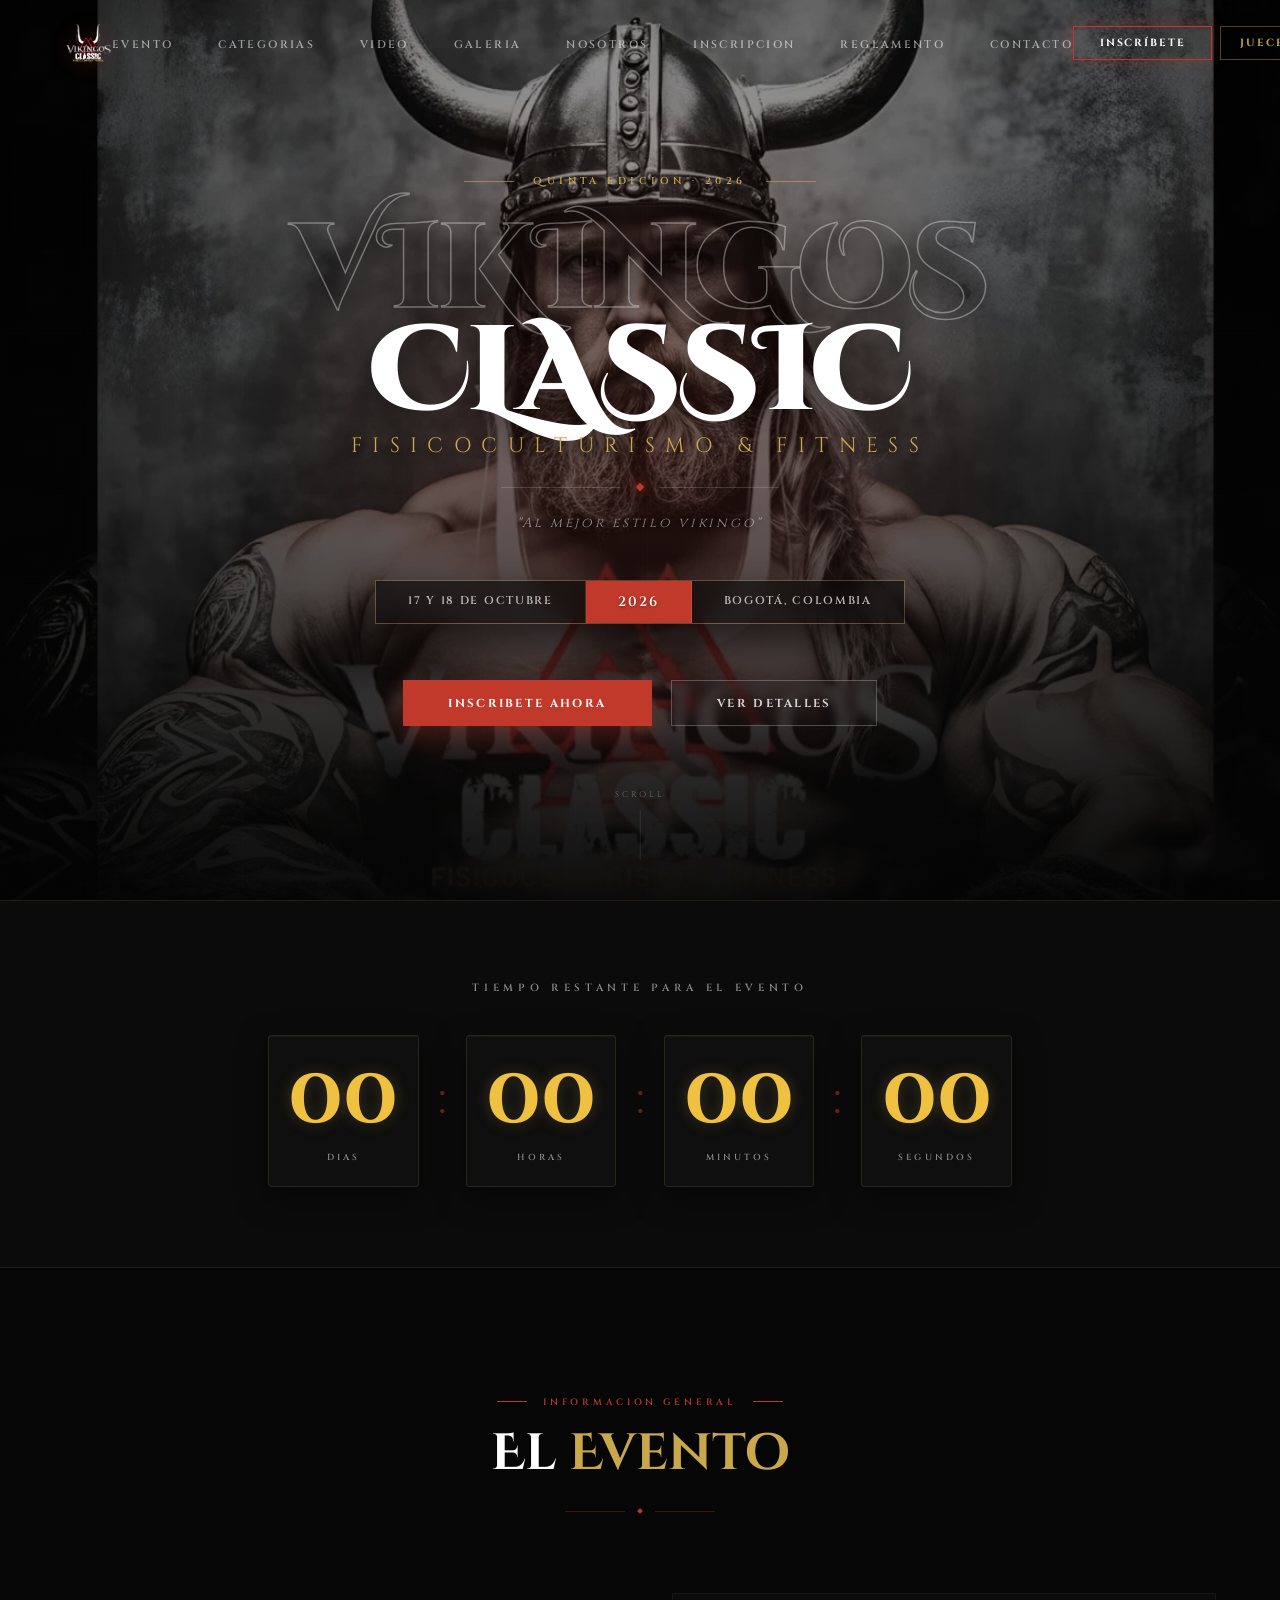
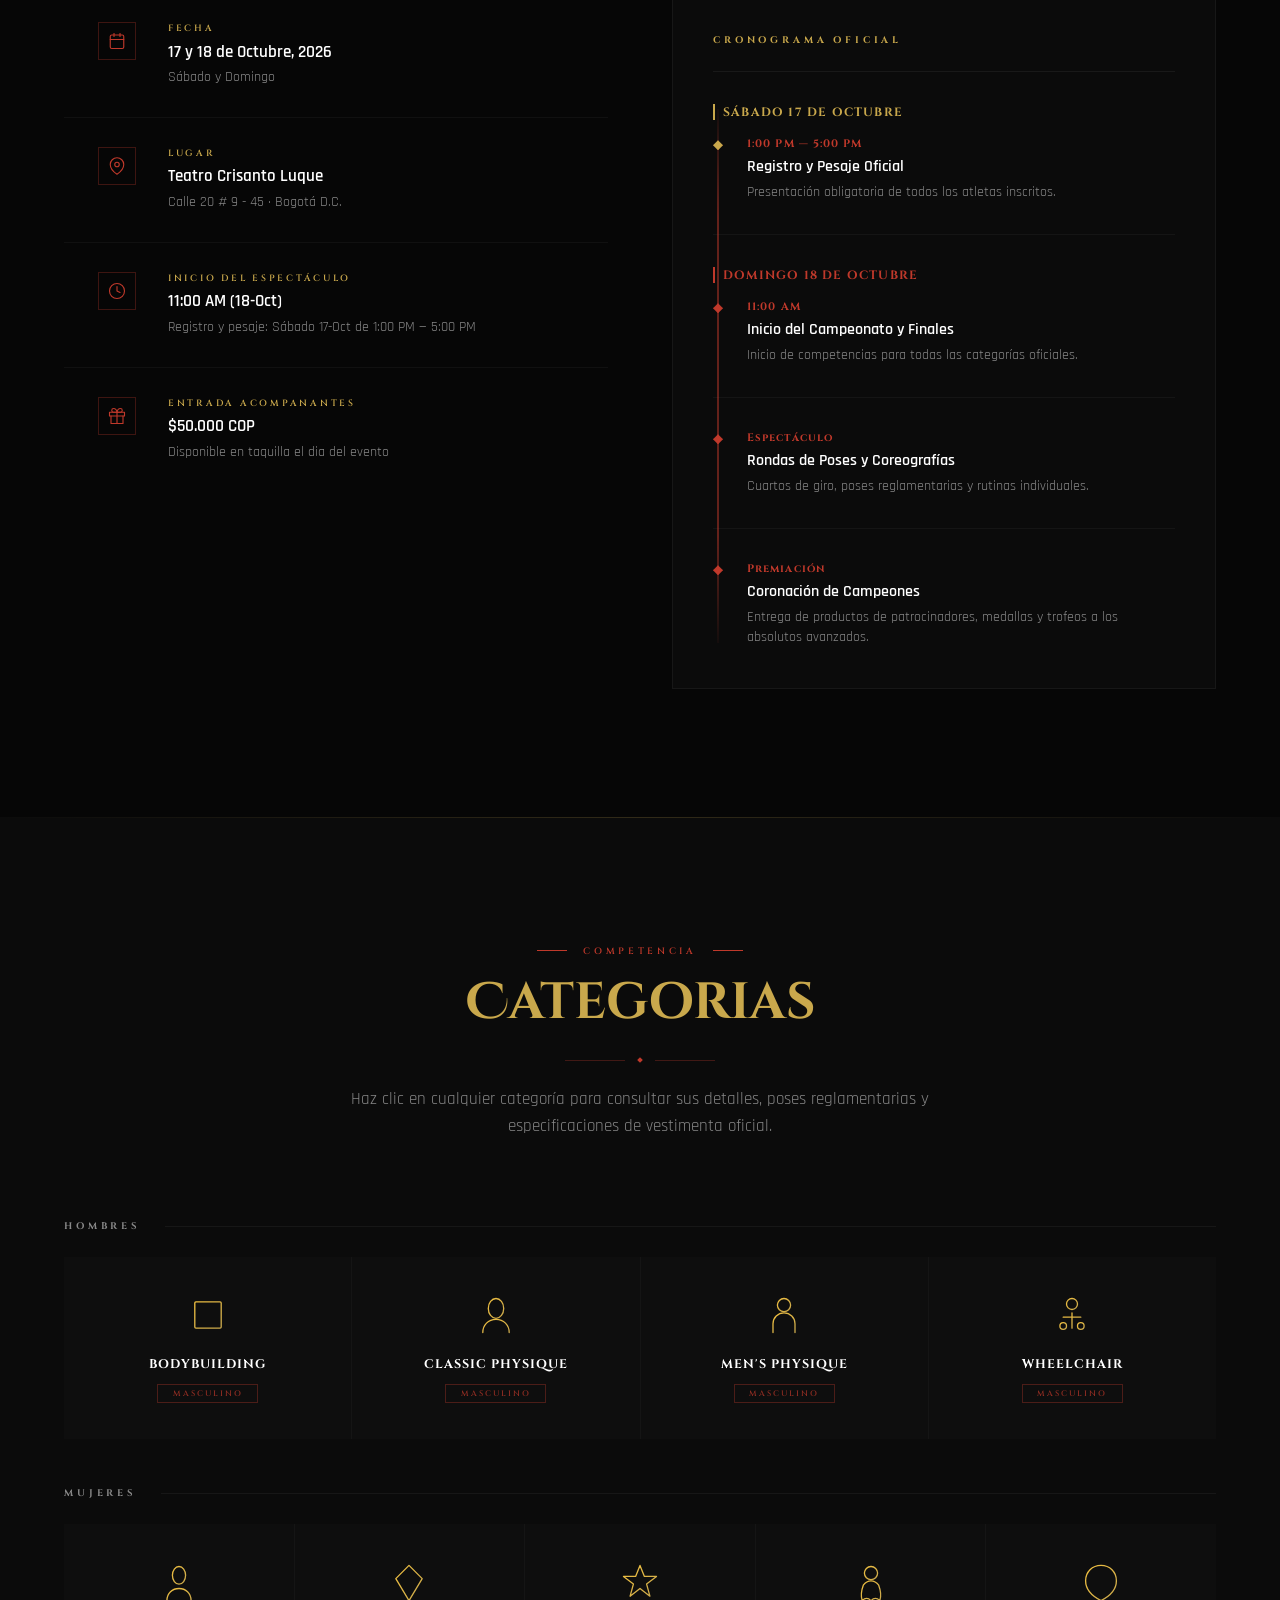
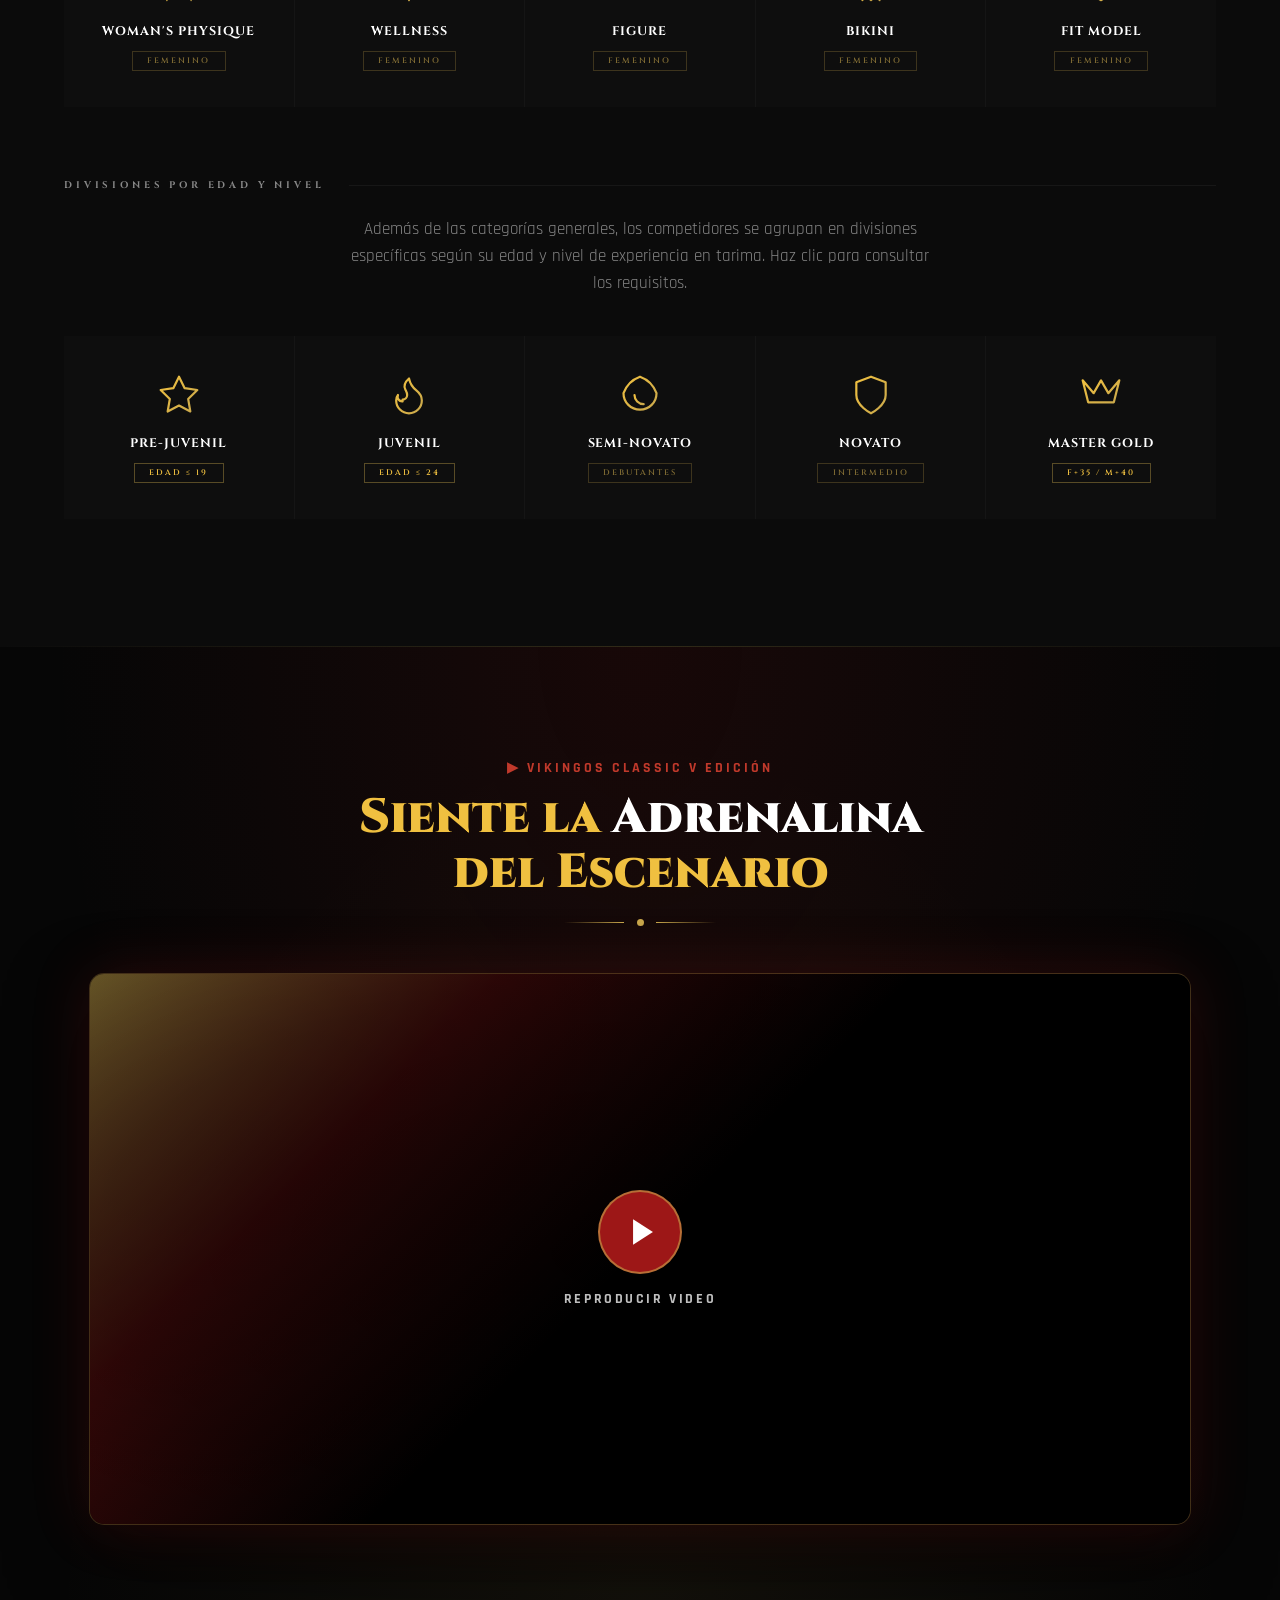
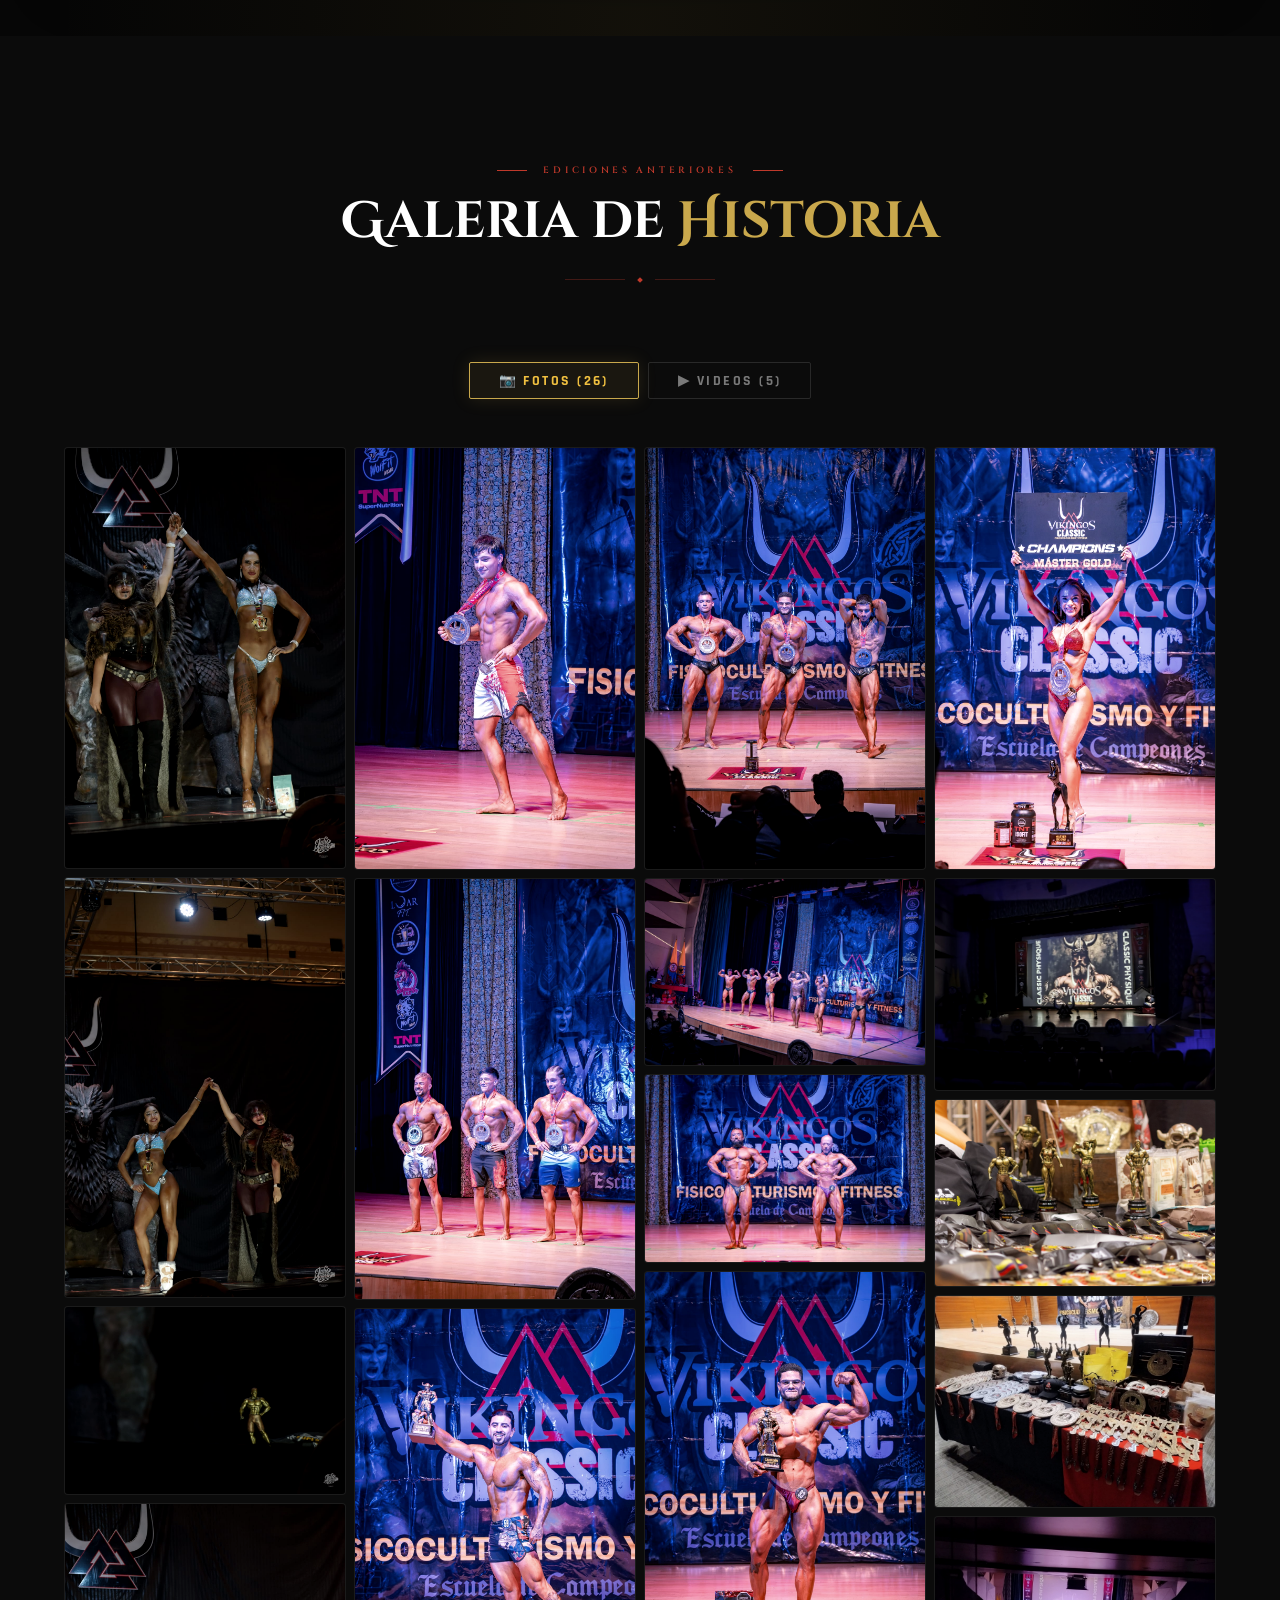
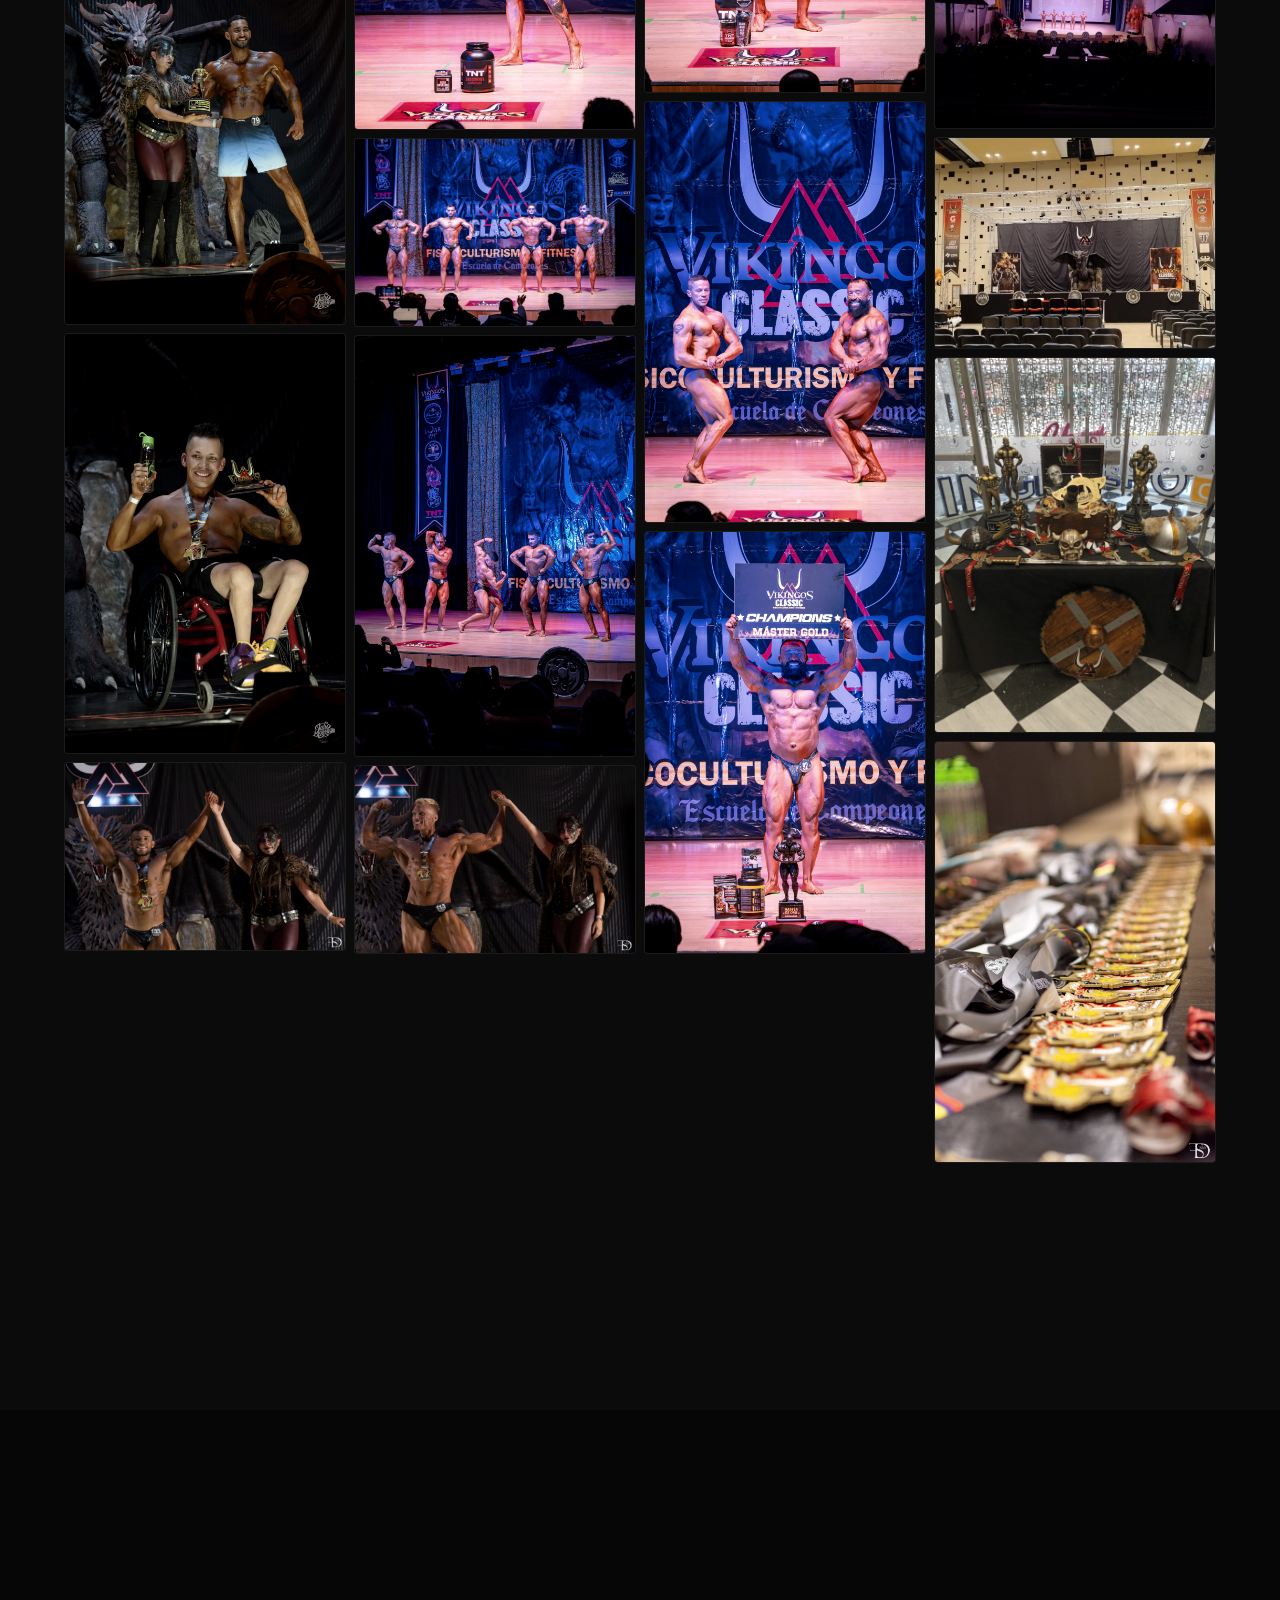
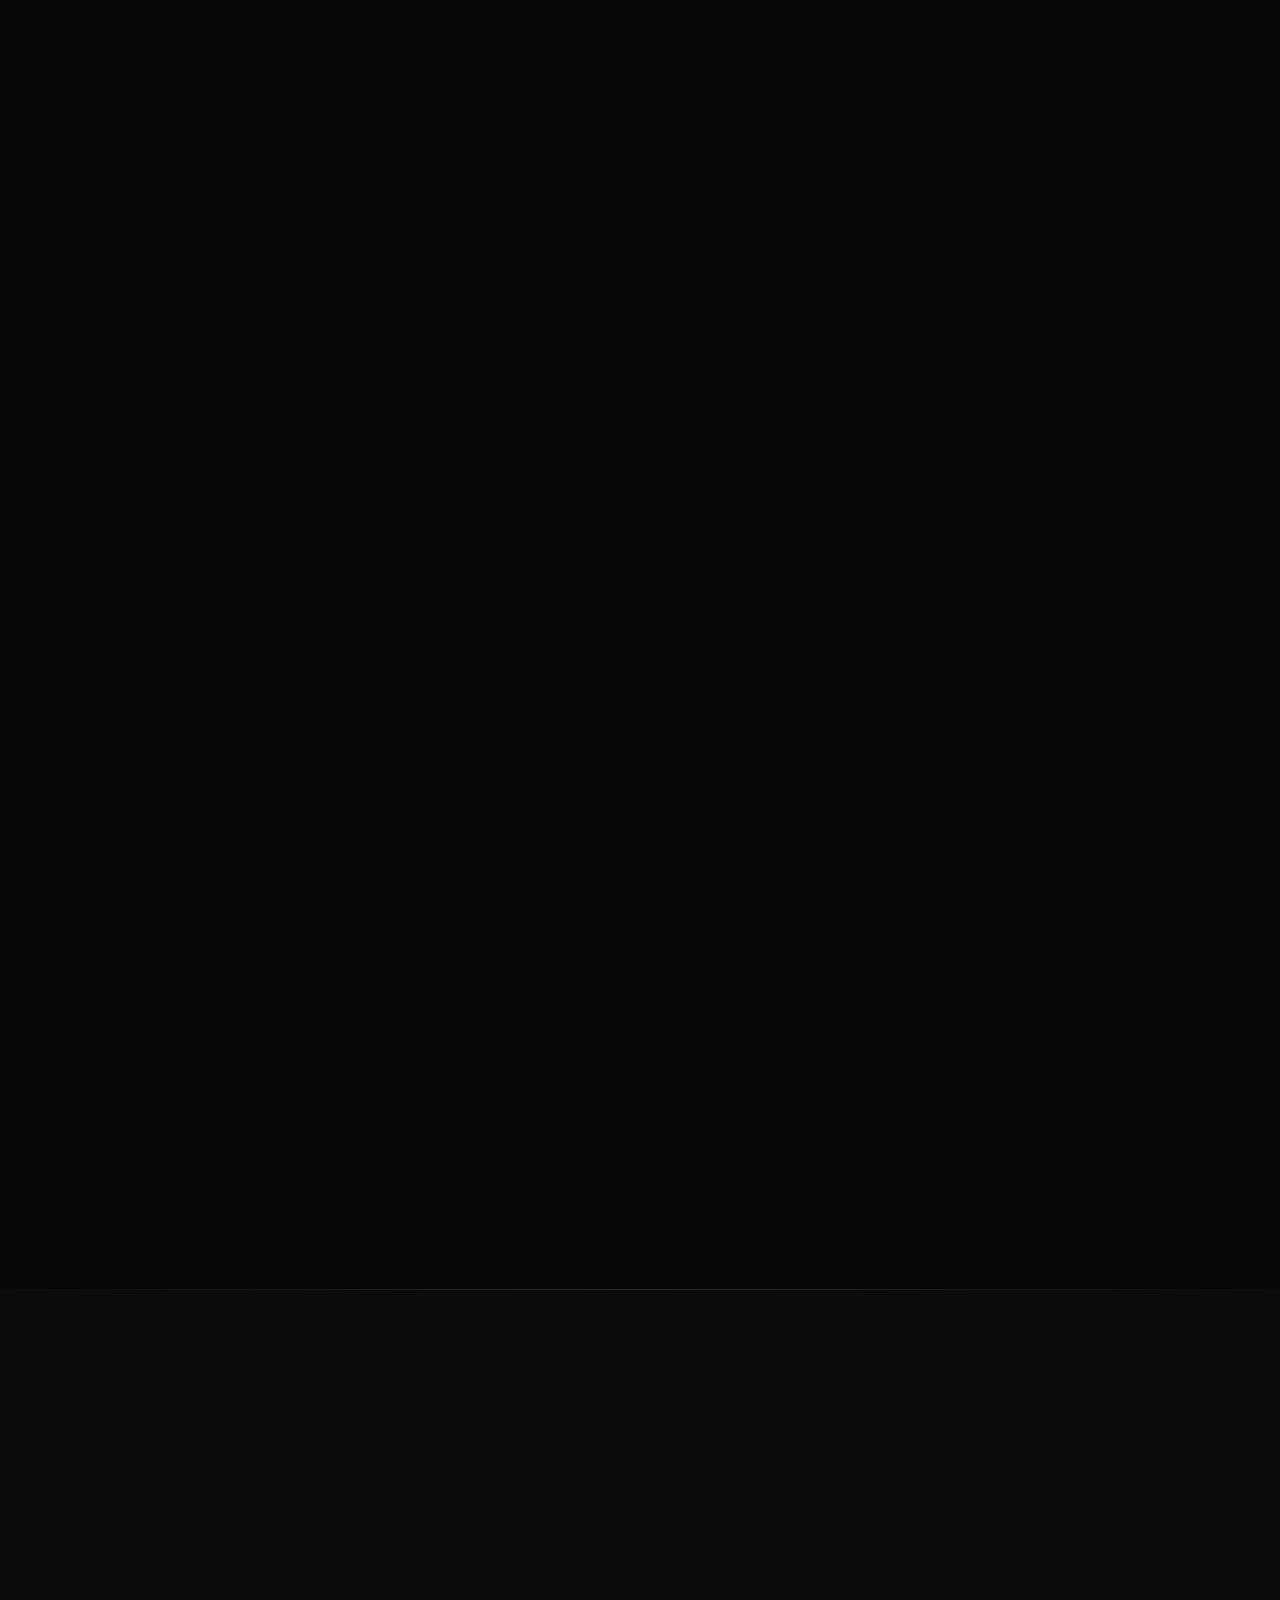
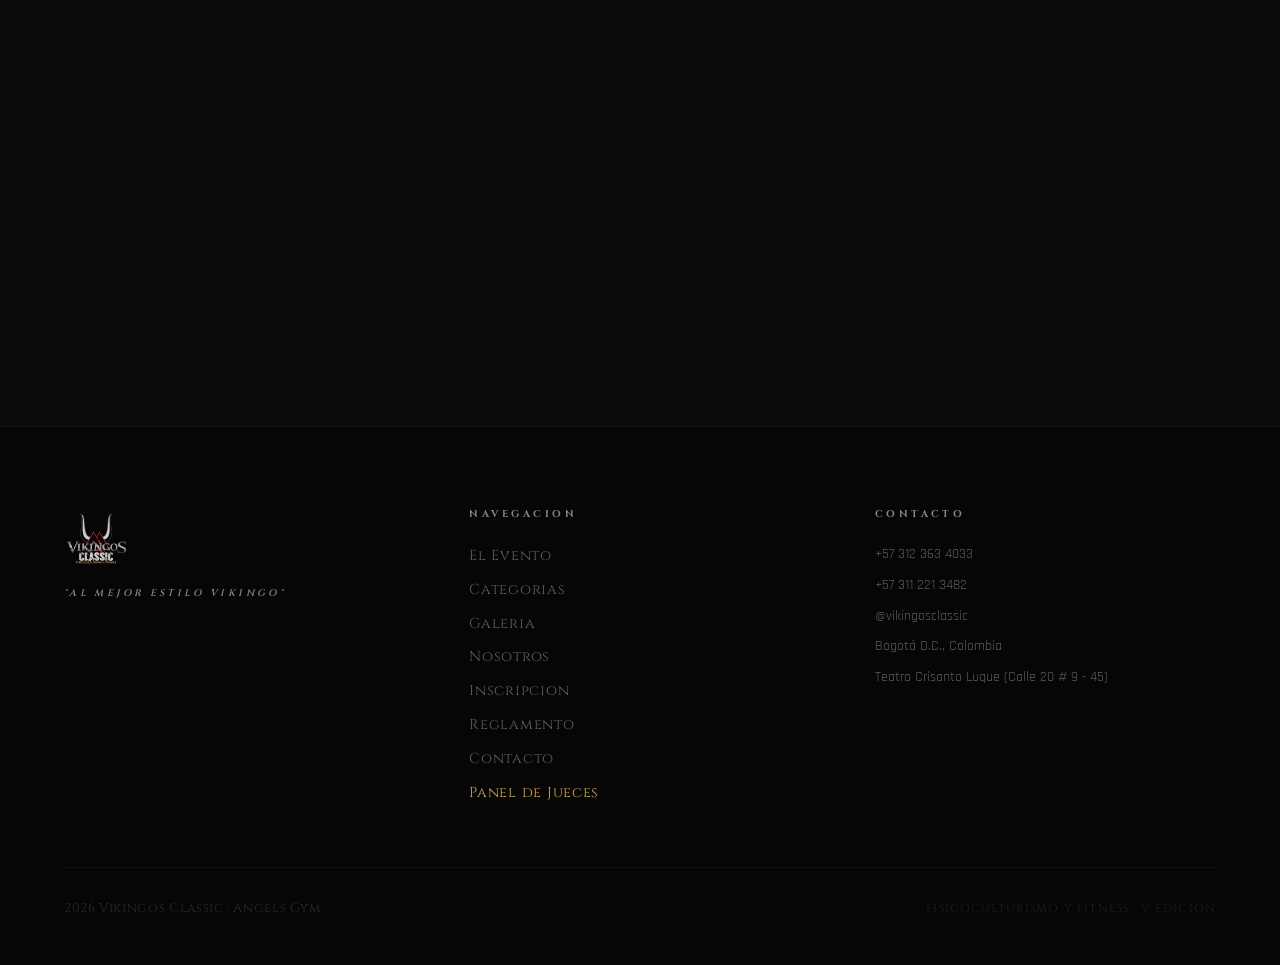
==== commit 3ba5e8b7: "Fix mobile homepage responsiveness" ====
--- a/index.html
+++ b/index.html
@@ -711,6 +711,27 @@
   .hero-btns{width:100%;gap:.75rem;}
   .hero-btns a{width:100%;padding:.85rem 1rem;font-size:.65rem;}
   .hero-scroll{display:none;}
+}
+@media(max-width:600px){
+  #gal-fotos.gal-grid{
+    columns:unset;
+    column-count:unset;
+    column-width:auto;
+    display:grid;
+    grid-template-columns:repeat(2,minmax(0,1fr));
+    gap:8px;
+  }
+  #gal-fotos .gal-item{min-width:0;margin:0;break-inside:auto;}
+  #gal-fotos .gal-item img{width:100%;height:auto;}
+}
+@media(max-width:360px){
+  .viking-ticket,.ins-left-ticket,.ins-right-ticket{width:100%;min-width:0;}
+  .ins-left-ticket,.ins-right-ticket{padding:1.5rem 1rem;}
+  .ins-left-ticket>p,.price-card{min-width:0;max-width:100%;}
+  .price-row{gap:.65rem!important;align-items:flex-start!important;}
+  .price-row .price-num{font-size:1.45rem!important;}
+  .price-row>div:last-child{flex:1 1 120px;min-width:0;}
+  .price-info-label,.price-info-desc{overflow-wrap:anywhere;}
 }
 
 /* Modal de Categorías */
@@ -2019,7 +2040,7 @@
         <div class="ins-open-badge"><div class="open-dot"></div>Inscripciones abiertas</div>
         <p style="margin-top:2rem;">Listo para demostrar tu fortaleza en el escenario? Las inscripciones para la quinta edicion del Vikingos Classic estan abiertas. Completa el formulario oficial y asegura tu lugar.</p>
         <div class="price-card" style="flex-direction: column; align-items: flex-start; gap: 1rem;">
-          <div style="display: flex; align-items: center; gap: 1.5rem; width: 100%;">
+          <div class="price-row" style="display: flex; align-items: center; gap: 1.5rem; width: 100%;">
             <div class="price-num" style="font-size: 1.8rem;">$280.000</div>
             <div>
               <div class="price-info-label">Pre-Inscripción</div>
@@ -2027,7 +2048,7 @@
             </div>
           </div>
           <div style="width: 100%; height: 1px; background: rgba(201,168,76,.15); margin: 0.2rem 0;"></div>
-          <div style="display: flex; align-items: center; gap: 1.5rem; width: 100%;">
+          <div class="price-row" style="display: flex; align-items: center; gap: 1.5rem; width: 100%;">
             <div class="price-num" style="font-size: 1.8rem; color: rgba(255,255,255,0.7);">$300.000</div>
             <div>
               <div class="price-info-label" style="color: rgba(255,255,255,0.5);">Inscripción Ordinaria</div>
@@ -2954,7 +2975,7 @@
 tick();setInterval(tick,1000);
 const obs=new IntersectionObserver(entries=>{
   entries.forEach(e=>{if(e.isIntersecting){e.target.classList.add('up');obs.unobserve(e.target);}});
-},{threshold:.1});
+},{threshold:0,rootMargin:'0px 0px 80px 0px'});
 document.querySelectorAll('.reveal').forEach(el=>obs.observe(el));
 
 // Datos detallados de las categorías
